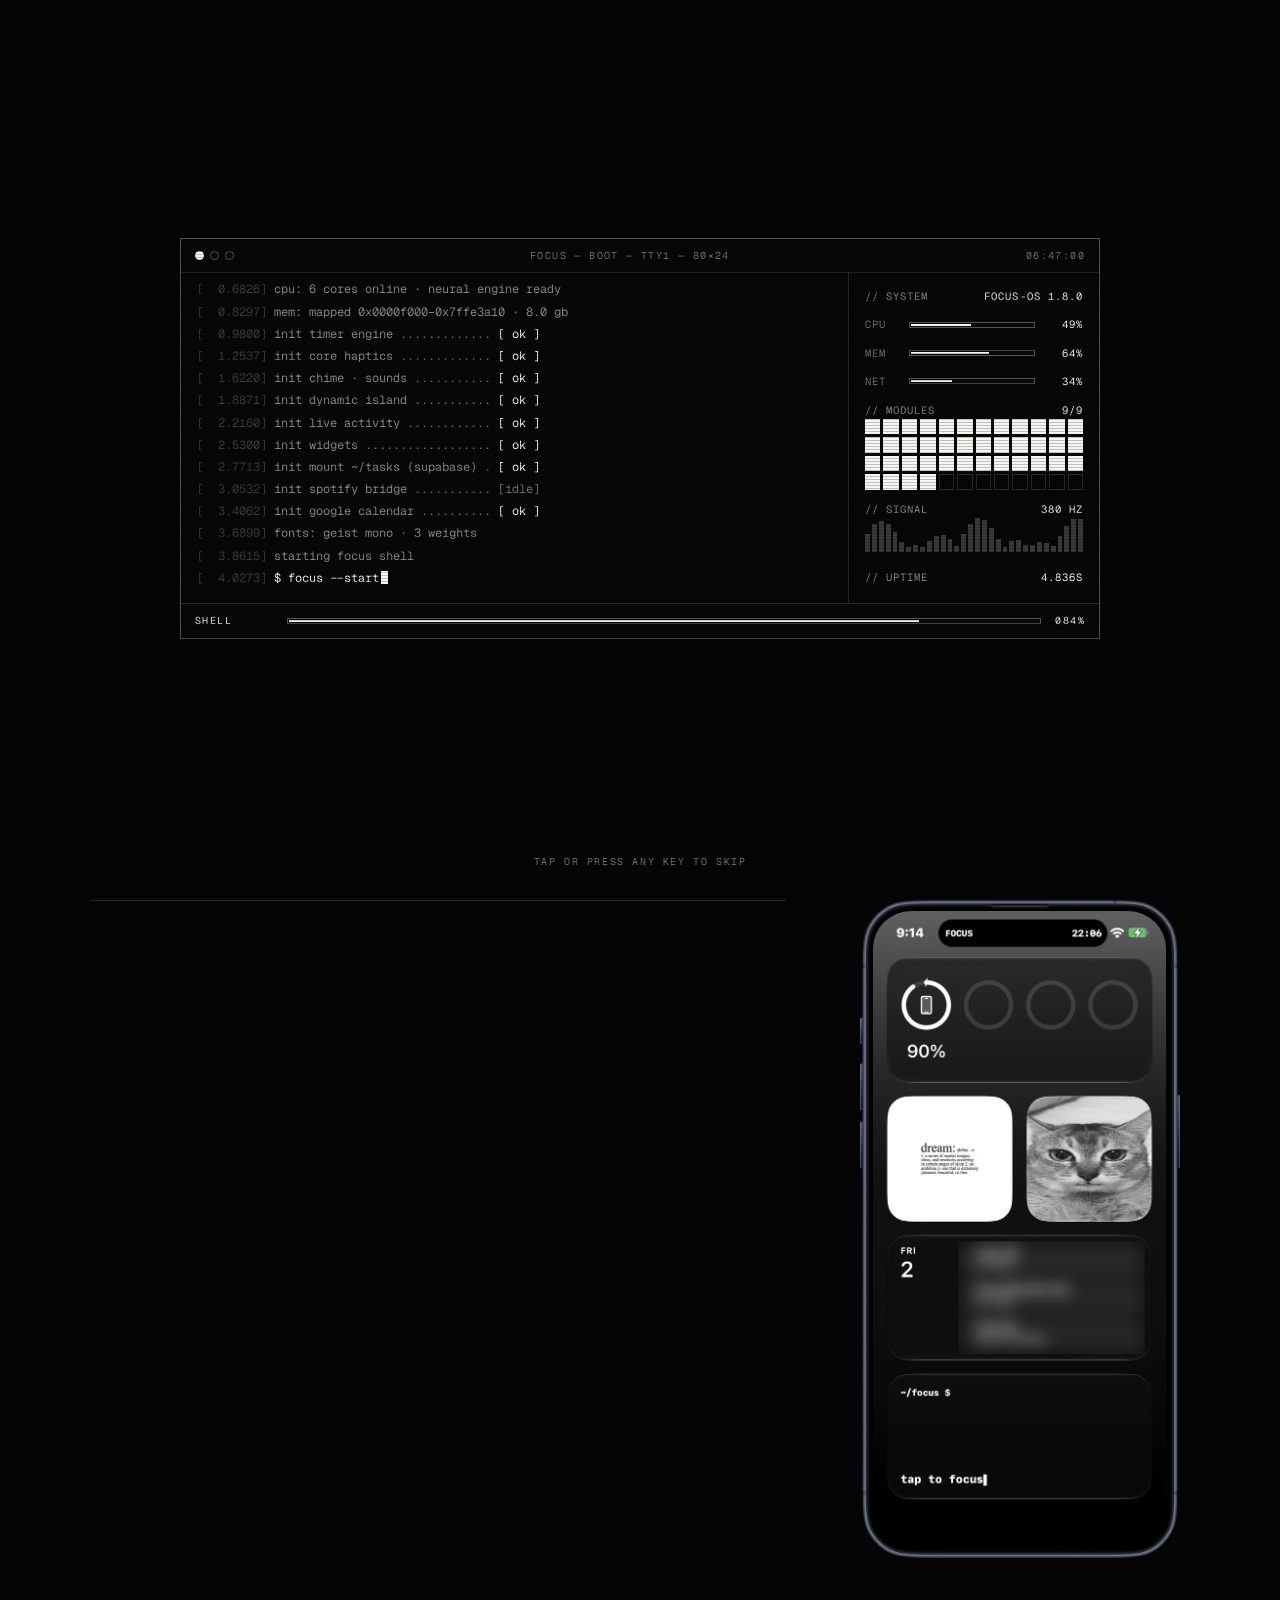
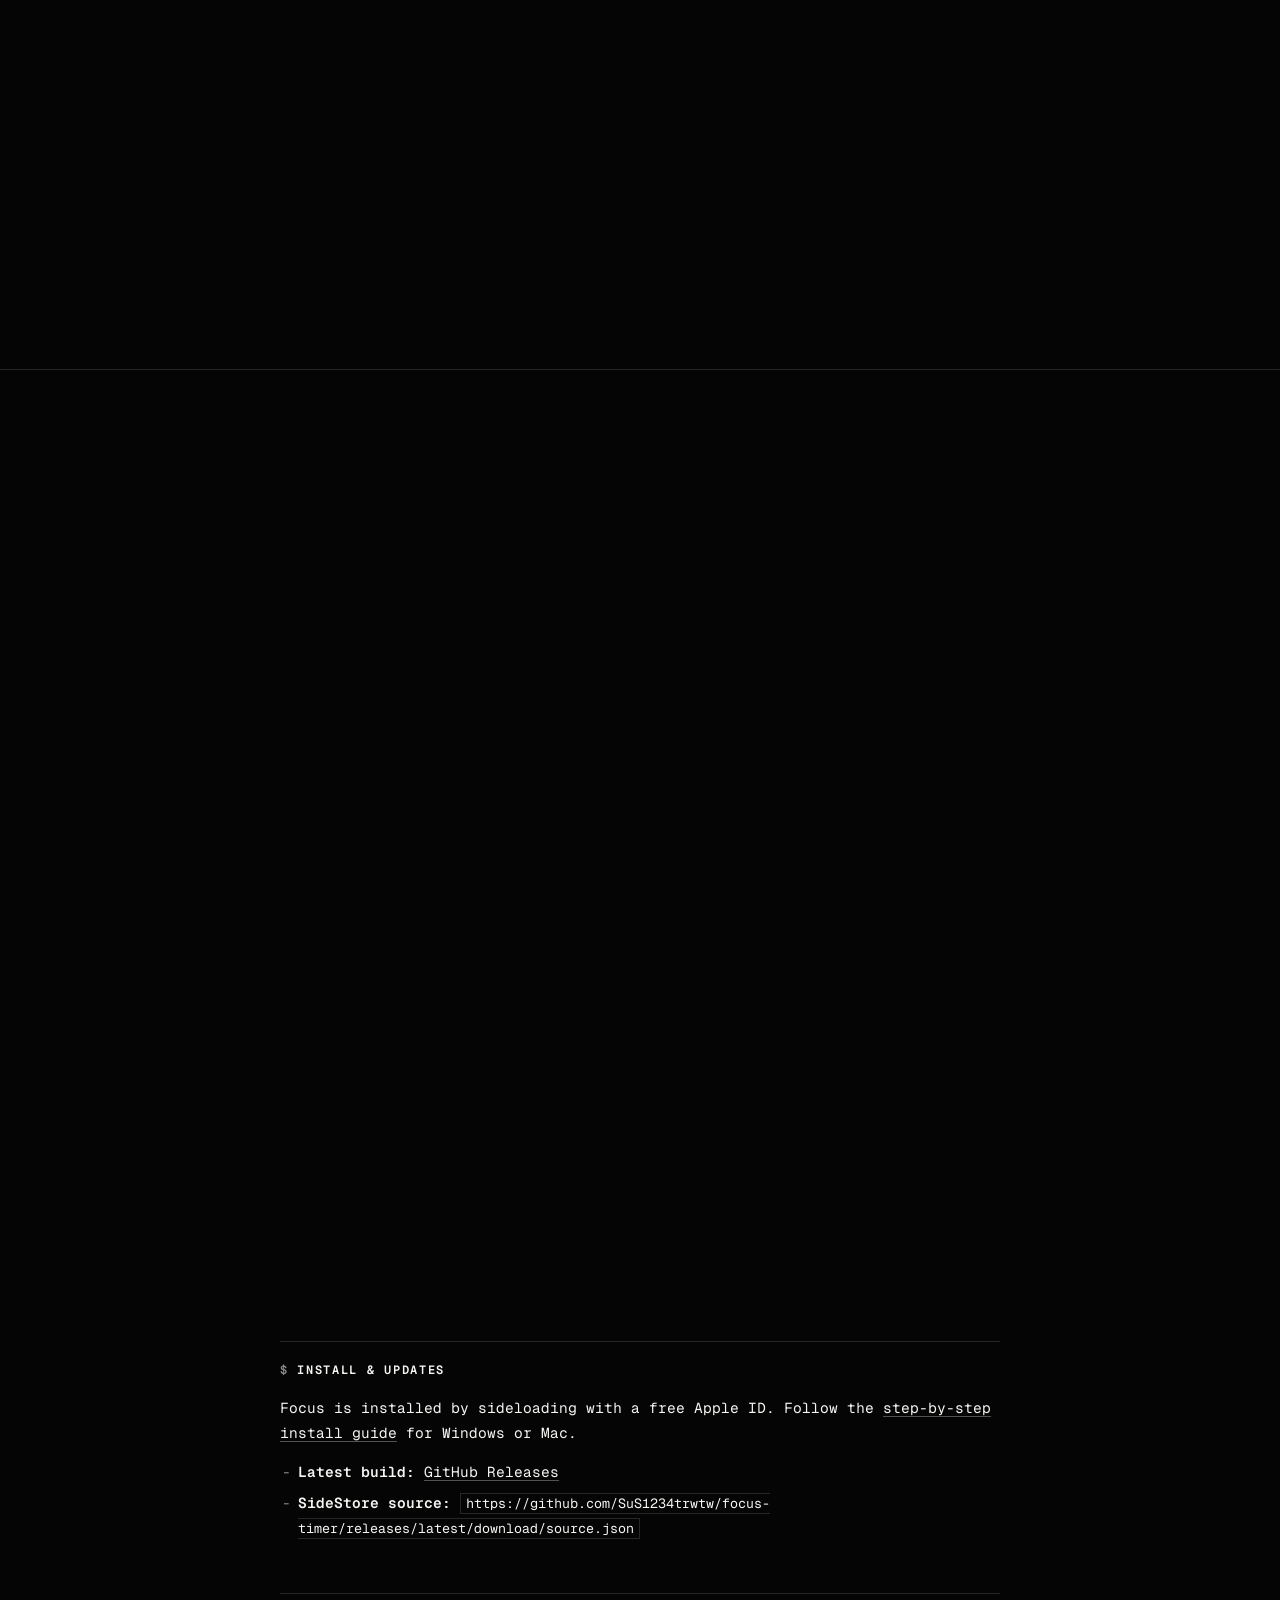
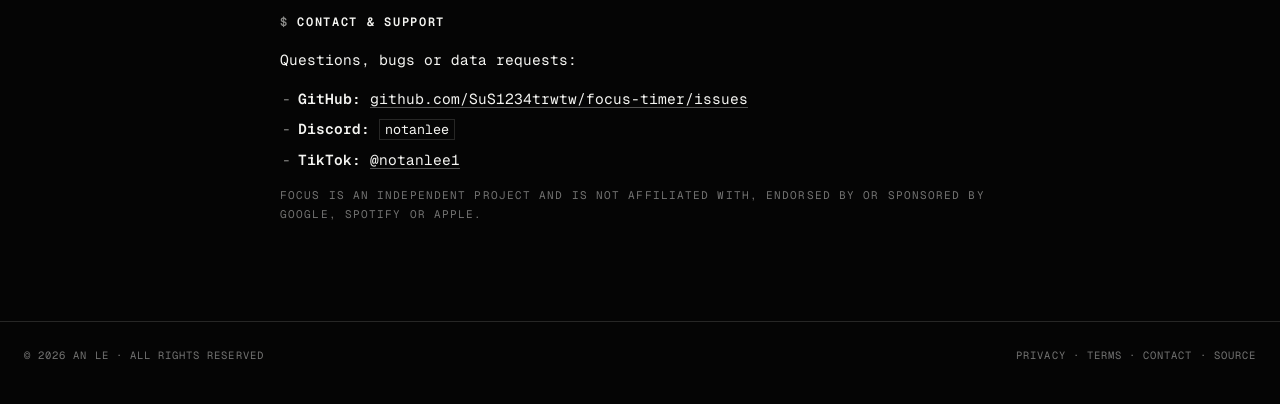
==== index.html @ 126007ae "Website checklist: 404, og image + tags, canonical, JSON-LD, robots, sitemap, llms.txt; v15 Co-Autho" ====
<!doctype html>
<html lang="en">
<head>
<meta charset="utf-8">
<meta name="viewport" content="width=device-width, initial-scale=1">
<title data-i18n="idx.title">Focus — Pomodoro timer for iPhone</title>
<meta name="description" content="A minimal Pomodoro timer and task list for iPhone.">
<meta name="theme-color" content="#050505">
<link rel="icon" href="logo.png?v=15">
<link rel="canonical" href="https://sus1234trwtw.github.io/">
<meta property="og:type" content="website">
<meta property="og:site_name" content="Focus">
<meta property="og:title" content="Focus — Pomodoro timer for iPhone">
<meta property="og:description" content="A minimal Pomodoro timer and task list for iPhone.">
<meta property="og:url" content="https://sus1234trwtw.github.io/">
<meta property="og:image" content="https://sus1234trwtw.github.io/og.png">
<meta property="og:image:width" content="1200">
<meta property="og:image:height" content="630">
<meta property="og:image:alt" content="&gt;_ focus — a pomodoro timer &amp; task list that looks like your terminal">
<meta property="og:locale" content="en_US">
<meta property="og:locale:alternate" content="vi_VN">
<meta name="twitter:card" content="summary_large_image">
<meta name="twitter:title" content="Focus — Pomodoro timer for iPhone">
<meta name="twitter:description" content="A minimal Pomodoro timer and task list for iPhone.">
<meta name="twitter:image" content="https://sus1234trwtw.github.io/og.png">
<link rel="apple-touch-icon" href="logo.png?v=15">
<link rel="preconnect" href="https://fonts.googleapis.com">
<link rel="preconnect" href="https://fonts.gstatic.com" crossorigin>
<link href="https://fonts.googleapis.com/css2?family=Geist+Mono:wght@400;500;600&display=swap" rel="stylesheet">
<link rel="stylesheet" href="style.css?v=15">
<script src="i18n.js?v=15"></script>
<script>
(function () {
  var d = document.documentElement, seen = false;
  d.className += ' js';
  // boot on every visit; skip it only when coming back from another page of this site
  try { seen = sessionStorage.getItem('focus.booted') === '1' && document.referrer.indexOf(location.origin) === 0; } catch (e) {}
  var reduce = window.matchMedia && matchMedia('(prefers-reduced-motion: reduce)').matches;
  if (!seen && !reduce) d.className += ' booting';
})();
</script>
<script type="application/ld+json">
{
 "@context": "https://schema.org",
 "@graph": [
  {
   "@type": "WebSite",
   "@id": "https://sus1234trwtw.github.io/#website",
   "name": "Focus",
   "url": "https://sus1234trwtw.github.io/",
   "inLanguage": [
    "en",
    "vi"
   ],
   "author": {
    "@id": "https://sus1234trwtw.github.io/#author"
   }
  },
  {
   "@type": "MobileApplication",
   "@id": "https://sus1234trwtw.github.io/#app",
   "name": "Focus",
   "description": "A minimal, terminal-styled Pomodoro timer and task list for iPhone.",
   "operatingSystem": "iOS 26+",
   "applicationCategory": "ProductivityApplication",
   "url": "https://sus1234trwtw.github.io/",
   "image": "https://sus1234trwtw.github.io/og.png",
   "downloadUrl": "https://github.com/SuS1234trwtw/focus-timer/releases/latest",
   "installUrl": "https://sus1234trwtw.github.io/install.html",
   "inLanguage": [
    "en",
    "vi"
   ],
   "offers": {
    "@type": "Offer",
    "price": "0",
    "priceCurrency": "USD"
   },
   "author": {
    "@type": "Person",
    "@id": "https://sus1234trwtw.github.io/#author",
    "name": "An Le"
   }
  }
 ]
}
</script>
</head>
<body>

<div class="boot" id="boot" aria-hidden="true">
<div class="boot-inner">
<div class="boot-top"><span class="wdots"><i></i><i></i><i></i></span><span data-i18n="boot.top" class="t">focus &mdash; boot &mdash; tty1 &mdash; 80&times;24</span><span id="boot-clock">00:00:00</span></div>
<div class="boot-main">
<div class="boot-log" id="boot-log"></div>
<aside class="boot-side">
<p class="h"><span data-i18n="boot.sys">// system</span><em id="v-host">focus-os 1.8.0</em></p>
<div class="bs-row"><span>cpu</span><div class="bs-bar"><i id="b-cpu"></i></div><em id="v-cpu">0%</em></div>
<div class="bs-row"><span data-i18n="boot.mem">mem</span><div class="bs-bar"><i id="b-mem"></i></div><em id="v-mem">0%</em></div>
<div class="bs-row"><span data-i18n="boot.net">net</span><div class="bs-bar"><i id="b-net"></i></div><em id="v-net">0%</em></div>
<div class="grid-wrap"><p class="h"><span data-i18n="boot.mod">// modules</span><em id="v-mod">0/9</em></p><div class="bs-grid" id="bs-grid"></div></div>
<div class="wave-wrap"><p class="h"><span data-i18n="boot.sig">// signal</span><em id="v-hz">0 hz</em></p><div class="bs-wave" id="bs-wave"></div></div>
<p class="h"><span data-i18n="boot.up">// uptime</span><em id="v-up">0.000s</em></p>
</aside>
<div class="ascii" id="ascii"></div>
<p data-i18n="boot.sub" class="ascii-sub" id="ascii-sub">pomodoro &middot; tasks &middot; island</p>
</div>
<div class="boot-bottom"><span class="bstage" id="boot-stage">post</span><div class="track"><div class="fill" id="boot-fill"></div></div><span class="pct" id="boot-pct">000%</span></div>
</div>
<p data-i18n="boot.skip" class="boot-skip">tap or press any key to skip</p>
</div>

<header class="site"><div class="wrap">
<a class="brand" href="./"><img src="logo.png?v=15" alt="">Focus</a>
<nav>
<a href="install.html" data-i18n="nav.install">Install</a>
<a href="privacy.html" data-i18n="nav.privacy">Privacy</a>
<a href="terms.html" data-i18n="nav.terms">Terms</a>
<a class="ext" href="https://github.com/SuS1234trwtw/focus-timer" data-i18n="nav.source">Source</a>
<span class="lang" role="group" aria-label="Language / Ngôn ngữ"><button type="button" data-lang="en" lang="en" title="English" aria-pressed="true">EN</button><i aria-hidden="true">/</i><button type="button" data-lang="vi" lang="vi" title="Tiếng Việt" aria-pressed="false">VI</button></span>
</nav>
<span class="scrollbar" id="scrollbar"></span>
</div></header>

<main class="home">

<section class="hero" aria-label="Focus">
<div class="hero-inner" id="hero-inner">
<p class="mode reveal"><b class="js-mode">Focus</b> &middot; <span class="js-state">session 1</span></p>
<h1 data-i18n-attr="aria-label:hero.time" class="time reveal d1 js-clock" id="time" tabindex="0" role="button" aria-label="Focus timer, tap to pause or start">25:00<span class="cursor"></span></h1>
<p data-i18n="hero.tag" class="tag reveal d2">A minimal Pomodoro timer and task list for iPhone, with a terminal-inspired look.</p>
<div class="actions reveal d3">
<a data-i18n="hero.install" class="btn solid" href="install.html">+ Install</a>
<a data-i18n="hero.source" class="btn" href="https://github.com/SuS1234trwtw/focus-timer">Source &#8599;</a>
</div>
<p data-i18n="hero.hint" class="hint reveal d3">tap the timer to pause &middot; it&rsquo;s live</p>
</div>
<p data-i18n="hero.scroll" class="scroll-hint">scroll<i>&darr;</i></p>
</section>

<div class="story" id="story">
<section class="chapter" data-shot="0" aria-labelledby="c1">
<p data-i18n="c1.idx" class="idx reveal">[01] &middot; timer</p>
<h2 data-i18n="c1.h" class="big reveal d1" id="c1">Focus. Break.<br><span class="soft">Repeat.</span></h2>
<p data-i18n="c1.sub" class="sub reveal d2">Focus &amp; break timer with custom lengths, sounds and haptics.</p>
<div class="phone-inline reveal d3"><div class="phone"><div class="screen"><div class="slide on" data-i="0"><div class="shot-fallback"><span>&gt;_</span><b data-i18n="shot.timer">timer</b><i data-i18n="shot.soon">screenshot coming soon</i></div><img class="shot" src="shots/timer.webp" alt="Focus showing the timer during a focus block" data-i18n-attr="alt:alt.timer" loading="lazy" decoding="async" onerror="this.remove()"></div></div><img class="frame" src="iphone.png" alt="" aria-hidden="true"></div></div>
<div class="visual reveal d3">
<div class="term">
<div class="term-bar"><span>~/focus</span><span class="js-state">session 1</span></div>
<div class="term-body">
<div class="meter" id="m-focus"><span data-i18n="m.focus" class="lbl">FOCUS</span><div class="track"><div class="fill"></div></div><span class="num">25:00</span></div>
<div class="meter brk" id="m-break"><span data-i18n="m.break" class="lbl">BREAK</span><div class="track"><div class="fill"></div></div><span class="num">05:00</span></div>
</div>
<div class="ctrls">
<button class="mini js-toggle" type="button">pause</button>
<button data-i18n="ctl.switch" class="mini js-switch" type="button">&#8644; switch</button>
<button data-i18n="ctl.reset" class="mini js-reset" type="button">&#8634; reset</button>
</div>
</div>
</div>
</section>

<section class="chapter" data-shot="1" aria-labelledby="c2">
<p data-i18n="c2.idx" class="idx reveal">[02] &middot; tasks</p>
<h2 data-i18n="c2.h" class="big reveal d1" id="c2">Your list.<br><span class="soft">Everywhere.</span></h2>
<p data-i18n="c2.sub" class="sub reveal d2">Simple tasks, synced across your devices.</p>
<div class="phone-inline reveal d3"><div class="phone"><div class="screen"><div class="slide on" data-i="1"><div class="shot-fallback"><span>&gt;_</span><b data-i18n="shot.tasks">tasks</b><i data-i18n="shot.soon">screenshot coming soon</i></div><img class="shot" src="shots/tasks.webp" alt="Focus showing the task list" data-i18n-attr="alt:alt.tasks" loading="lazy" decoding="async" onerror="this.remove()"></div></div><img class="frame" src="iphone.png" alt="" aria-hidden="true"></div></div>
<div class="visual reveal d3">
<div class="term">
<div class="term-bar"><span>~/tasks</span><span id="tasks-left">2 left</span></div>
<div class="term-body">
<ul class="tasks" id="tasks"></ul>
<form class="add" id="add-task" autocomplete="off">
<span aria-hidden="true">+</span>
<input id="new-task" maxlength="48" placeholder="add a task, press enter" aria-label="Add a task" data-i18n-attr="placeholder:tasks.add;aria-label:tasks.addlbl">
</form>
</div>
</div>
</div>
</section>

<section class="chapter" data-shot="2" aria-labelledby="c3">
<p data-i18n="c3.idx" class="idx reveal">[03] &middot; dynamic island</p>
<h2 data-i18n="c3.h" class="big reveal d1" id="c3">Lives in<br><span class="soft">the island.</span></h2>
<p data-i18n="c3.sub" class="sub reveal d2">Live countdown on the island and lock screen. Hold it to pause or switch modes.</p>
<div class="phone-inline reveal d3"><div class="phone"><div class="screen"><div class="slide on" data-i="2"><div class="shot-fallback"><span>&gt;_</span><b data-i18n="shot.lock">lock</b><i data-i18n="shot.soon">screenshot coming soon</i></div><img class="shot" src="shots/lock.webp" alt="Lock screen with the Focus timer in a Live Activity" data-i18n-attr="alt:alt.lock" loading="lazy" decoding="async" onerror="this.remove()"></div><div class="island pisland" tabindex="0" role="button" aria-expanded="false" aria-label="Dynamic Island, tap to expand" data-i18n-attr="aria-label:island.aria"><span class="l js-mode">FOCUS</span><span class="r js-time">25:00</span><span class="ctl"><button type="button" class="js-toggle">&#10074;&#10074; pause</button><button data-i18n="ctl.switch" type="button" class="js-switch">&#8644; switch</button></span><span data-i18n="paused" class="note">paused</span></div></div><img class="frame" src="iphone.png" alt="" aria-hidden="true"></div></div>
<p data-i18n="c3.tip" class="island-tip reveal d3"><span class="tip-up">&uarr; </span>tap or hold the island on the phone<span class="tip-right"> &rarr;</span></p>
</section>

<section class="chapter" data-shot="3" aria-labelledby="c4">
<p data-i18n="c4.idx" class="idx reveal">[04] &middot; spotify</p>
<h2 data-i18n="c4.h" class="big reveal d1" id="c4">Music,<br><span class="soft">in reach.</span></h2>
<p data-i18n="c4.sub" class="sub reveal d2">Optional: see and control what&rsquo;s playing. Try it here with music made live in your browser, random every track and free of copyright.</p>
<div class="phone-inline reveal d3"><div class="phone"><div class="screen"><div class="slide on" data-i="3"><div class="shot-fallback"><span>&gt;_</span><b>spotify</b><i data-i18n="shot.soon">screenshot coming soon</i></div><img class="shot" src="shots/spotify.webp" alt="Focus showing the song playing on Spotify" data-i18n-attr="alt:alt.spotify" loading="lazy" decoding="async" onerror="this.remove()"></div></div><img class="frame" src="iphone.png" alt="" aria-hidden="true"></div></div>
<div class="visual reveal d3">
<div id="player-mount"></div>
</div>
</section>

<section class="chapter" data-shot="4" id="calendar" aria-labelledby="c5">
<p data-i18n="c5.idx" class="idx reveal">[05] &middot; google calendar</p>
<h2 data-i18n="c5.h" class="big reveal d1" id="c5">Every block,<br><span class="soft">logged.</span></h2>
<p data-i18n="c5.sub" class="sub reveal d2">Optional: log finished focus blocks to a &ldquo;Focus&rdquo; calendar.</p>
<div class="phone-inline reveal d3"><div class="phone"><div class="screen"><div class="slide on" data-i="4"><div class="shot-fallback"><span>&gt;_</span><b data-i18n="shot.calendar">calendar</b><i data-i18n="shot.soon">screenshot coming soon</i></div><img class="shot" src="shots/calendar.webp" alt="Google Calendar showing logged Focus blocks" data-i18n-attr="alt:alt.calendar" loading="lazy" decoding="async" onerror="this.remove()"></div></div><img class="frame" src="iphone.png" alt="" aria-hidden="true"></div></div>
<div class="visual reveal d3">
<div class="term">
<div class="term-bar"><span data-i18n="cal.bar">calendar &middot; focus</span><span data-i18n="cal.today">today</span></div>
<div class="term-body">
<div class="cal-row"><span class="h">09:00</span><span data-i18n="cal.focus" class="ev">focus &middot; 25 min</span></div>
<div class="cal-row"><span class="h">09:25</span><span data-i18n="cal.break" class="ev brk">break &middot; 5 min</span></div>
<div class="cal-row"><span class="h">09:30</span><span data-i18n="cal.focus" class="ev">focus &middot; 25 min</span></div>
<div class="cal-row"><span class="h">09:55</span><span data-i18n="cal.focus" class="ev">focus &middot; 25 min</span></div>
</div>
</div>
</div>
<div class="fine reveal">
<p data-i18n="cal.how"><strong>How Focus uses Google Calendar.</strong> Connecting Google Calendar is optional. When you connect, Focus creates one secondary calendar named &ldquo;Focus&rdquo; in your Google account and adds an event to it each time you finish a focus block (and each break, if you turn that on). Focus requests only the <code>calendar.app.created</code> permission, so it can access only the calendar it created &mdash; it cannot see, change or delete your other calendars or events. You can unlink at any time in the app&rsquo;s Settings.</p>
<p data-i18n="cal.read">Read the <a href="privacy.html">Privacy Policy</a> for full details.</p>
</div>
</section>

<section class="chapter" data-shot="5" aria-labelledby="c6">
<p data-i18n="c6.idx" class="idx reveal">[06] &middot; source</p>
<h2 data-i18n="c6.h" class="big reveal d1" id="c6">Source available.<br><span class="soft">Yours to read.</span></h2>
<p data-i18n="c6.sub" class="sub reveal d2">The code is public to read on GitHub. All rights reserved.</p>
<div class="phone-inline reveal d3"><div class="phone"><div class="screen"><div class="slide on" data-i="5"><div class="shot-fallback"><span>&gt;_</span><b>widget</b><i data-i18n="shot.soon">screenshot coming soon</i></div><img class="shot" src="shots/widget.webp" alt="The Focus widget on the Home Screen" data-i18n-attr="alt:alt.widget" loading="lazy" decoding="async" onerror="this.remove()"></div></div><img class="frame" src="iphone.png" alt="" aria-hidden="true"></div></div>
<div class="visual reveal d3">
<div class="term">
<div class="term-bar"><span>~</span><span>git</span></div>
<div class="term-body">
<p><span class="k">$</span> git clone github.com/SuS1234trwtw/focus-timer</p>
<p data-i18n="git.cloning" class="k">cloning into 'focus-timer'... done.</p>
<p><span class="k">$</span> <a data-i18n="git.source" href="https://github.com/SuS1234trwtw/focus-timer">source &#8599;</a><span class="caret"></span></p>
</div>
</div>
</div>
</section>
<div class="stage" aria-hidden="false"><div class="phone sticky"><div class="screen"><div class="slide on" data-i="0"><div class="shot-fallback"><span>&gt;_</span><b data-i18n="shot.timer">timer</b><i data-i18n="shot.soon">screenshot coming soon</i></div><img class="shot" src="shots/timer.webp" alt="Focus showing the timer during a focus block" data-i18n-attr="alt:alt.timer" loading="lazy" decoding="async" onerror="this.remove()"></div><div class="slide" data-i="1"><div class="shot-fallback"><span>&gt;_</span><b data-i18n="shot.tasks">tasks</b><i data-i18n="shot.soon">screenshot coming soon</i></div><img class="shot" src="shots/tasks.webp" alt="Focus showing the task list" data-i18n-attr="alt:alt.tasks" loading="lazy" decoding="async" onerror="this.remove()"></div><div class="slide" data-i="2"><div class="shot-fallback"><span>&gt;_</span><b data-i18n="shot.lock">lock</b><i data-i18n="shot.soon">screenshot coming soon</i></div><img class="shot" src="shots/lock.webp" alt="Lock screen with the Focus timer in a Live Activity" data-i18n-attr="alt:alt.lock" loading="lazy" decoding="async" onerror="this.remove()"></div><div class="slide" data-i="3"><div class="shot-fallback"><span>&gt;_</span><b>spotify</b><i data-i18n="shot.soon">screenshot coming soon</i></div><img class="shot" src="shots/spotify.webp" alt="Focus showing the song playing on Spotify" data-i18n-attr="alt:alt.spotify" loading="lazy" decoding="async" onerror="this.remove()"></div><div class="slide" data-i="4"><div class="shot-fallback"><span>&gt;_</span><b data-i18n="shot.calendar">calendar</b><i data-i18n="shot.soon">screenshot coming soon</i></div><img class="shot" src="shots/calendar.webp" alt="Google Calendar showing logged Focus blocks" data-i18n-attr="alt:alt.calendar" loading="lazy" decoding="async" onerror="this.remove()"></div><div class="slide" data-i="5"><div class="shot-fallback"><span>&gt;_</span><b>widget</b><i data-i18n="shot.soon">screenshot coming soon</i></div><img class="shot" src="shots/widget.webp" alt="The Focus widget on the Home Screen" data-i18n-attr="alt:alt.widget" loading="lazy" decoding="async" onerror="this.remove()"></div><div class="island pisland" tabindex="0" role="button" aria-expanded="false" aria-label="Dynamic Island, tap to expand" data-i18n-attr="aria-label:island.aria"><span class="l js-mode">FOCUS</span><span class="r js-time">25:00</span><span class="ctl"><button type="button" class="js-toggle">&#10074;&#10074; pause</button><button data-i18n="ctl.switch" type="button" class="js-switch">&#8644; switch</button></span><span data-i18n="paused" class="note">paused</span></div></div><img class="frame" src="iphone.png" alt="" aria-hidden="true"></div></div>
</div>

<section class="cta" aria-labelledby="cta">
<p data-i18n="cta.q" class="q reveal">&gt; interested?</p>
<h2 data-i18n="cta.h" class="big reveal d1" id="cta">Install it.</h2>
<div class="cta-wrap reveal d2">
<a data-i18n="cta.btn" class="btn solid" href="install.html">Open the install guide &rarr;</a>
<div class="peek term">
<div class="term-bar"><span data-i18n="cta.bar">// install guide</span><span data-i18n="cta.min">~10 min</span></div>
<div class="term-body">
<ol>
<li><a data-i18n="cta.s1" href="install.html">Download the Focus IPA</a></li>
<li><a data-i18n="cta.s2" href="install.html">Get iloader on your computer</a></li>
<li><a data-i18n="cta.s3" href="install.html">Sign in &amp; install to your iPhone</a></li>
<li><a data-i18n="cta.s4" href="install.html">Trust it &amp; open Focus</a></li>
</ol>
<a data-i18n="cta.all" class="all" href="install.html">full step-by-step guide &rarr;</a>
</div>
</div>
</div>
</section>

<div class="home-info"><div class="wrap">

<h2 data-i18n="info.h">Install &amp; updates</h2>
<p data-i18n="info.p">Focus is installed by sideloading with a free Apple ID. Follow the <a href="install.html">step-by-step install guide</a> for Windows or Mac.</p>
<ul>
<li data-i18n="info.latest"><strong>Latest build:</strong> <a href="https://github.com/SuS1234trwtw/focus-timer/releases/latest">GitHub Releases</a></li>
<li data-i18n="info.ss"><strong>SideStore source:</strong> <code>https://github.com/SuS1234trwtw/focus-timer/releases/latest/download/source.json</code></li>
</ul>

<h2 data-i18n="info.contact" id="contact">Contact &amp; support</h2>
<p data-i18n="info.ask">Questions, bugs or data requests:</p>
<ul class="contact">
<li><strong>GitHub:</strong> <a href="https://github.com/SuS1234trwtw/focus-timer/issues">github.com/SuS1234trwtw/focus-timer/issues</a></li>
<li><strong>Discord:</strong> <code>notanlee</code></li>
<li><strong>TikTok:</strong> <a href="https://www.tiktok.com/@notanlee1">@notanlee1</a></li>
</ul>

<p data-i18n="info.meta" class="meta">Focus is an independent project and is not affiliated with, endorsed by or sponsored by Google, Spotify or Apple.</p>
</div></div>
</main>
<footer class="site"><div class="wrap">
<span>&copy; 2026 An Le &middot; <a data-i18n="foot.rights" href="https://github.com/SuS1234trwtw/focus-timer/blob/main/LICENSE">All rights reserved</a></span>
<span><a href="privacy.html" data-i18n="foot.privacy">Privacy</a> &middot; <a href="terms.html" data-i18n="foot.terms">Terms</a> &middot; <a href="./#contact" data-i18n="foot.contact">Contact</a> &middot; <a href="https://github.com/SuS1234trwtw/focus-timer" data-i18n="foot.source">Source</a></span>
</div></footer>

<script>
(function () {
  var root = document.documentElement;
  var reduce = window.matchMedia && matchMedia('(prefers-reduced-motion: reduce)').matches;
  function $(id) { return document.getElementById(id); }
  var tr = window.T || function (k, en) { return en; };

  function all(sel) { return [].slice.call(document.querySelectorAll(sel)); }
  function pad(n) { return (n < 10 ? '0' : '') + n; }
  function fmt(s) { return pad(Math.floor(s / 60)) + ':' + pad(s % 60); }

  /* ---------- one shared timer: hero, meters, island, lock screen ---------- */
  var LEN = { focus: 25 * 60, break: 5 * 60 };
  var T = { mode: 'focus', left: LEN.focus, running: true, round: 1 };
  var islands = all('.island');

  function draw() {
    var focus = T.mode === 'focus';
    $('time').firstChild.nodeValue = fmt(T.left);
    all('.js-time').forEach(function (el) { el.textContent = fmt(T.left); });
    all('.js-mode').forEach(function (el) { el.textContent = focus ? tr('mode.focus', 'Focus') : tr('mode.break', 'Break'); });
    all('.js-state').forEach(function (el) { el.textContent = T.running ? tr('st.session', 'session {n}').replace('{n}', T.round) : tr('paused', 'paused'); });
    all('.js-toggle').forEach(function (el) { el.innerHTML = T.running ? '&#10074;&#10074; ' + tr('ctl.pause', 'pause') : '&#9654; ' + tr('ctl.start', 'start'); });
    $('hero-inner').classList.toggle('paused', !T.running);
    islands.forEach(function (el) { el.classList.toggle('paused', !T.running); });
    // meters: the running one fills up, the other shows its full length
    var mf = $('m-focus'), mb = $('m-break');
    mf.classList.toggle('on', focus); mb.classList.toggle('on', !focus);
    // clip, not width: no layout on every tick
    mf.querySelector('.fill').style.clipPath = 'inset(0 ' + (focus ? T.left / LEN.focus * 100 : 0) + '% 0 0)';
    mb.querySelector('.fill').style.clipPath = 'inset(0 ' + (focus ? 100 : T.left / LEN.break * 100) + '% 0 0)';
    mf.querySelector('.num').textContent = focus ? fmt(T.left) : '25:00';
    mb.querySelector('.num').textContent = focus ? '05:00' : fmt(T.left);
  }
  function toggle() { T.running = !T.running; draw(); }
  function switchMode() {
    T.mode = T.mode === 'focus' ? 'break' : 'focus';
    if (T.mode === 'focus') T.round += 1;
    T.left = LEN[T.mode];
    draw();
  }
  function reset() { T.mode = 'focus'; T.left = LEN.focus; T.round = 1; T.running = true; draw(); }
  var ticking = false;
  function startClock() {
    if (ticking) return;
    ticking = true;
    draw();
    setInterval(function () {
      if (!T.running) return;
      T.left -= 1;
      if (T.left < 0) switchMode(); else draw();
    }, 1000);
  }

  $('time').addEventListener('click', toggle);
  $('time').addEventListener('keydown', function (e) { if (e.key === 'Enter' || e.key === ' ') { e.preventDefault(); toggle(); } });
  all('.js-toggle').forEach(function (b) { b.addEventListener('click', function (e) { e.stopPropagation(); toggle(); }); });
  all('.js-switch').forEach(function (b) { b.addEventListener('click', function (e) { e.stopPropagation(); switchMode(); }); });
  all('.js-reset').forEach(function (b) { b.addEventListener('click', reset); });

  /* ---------- islands (the big one and the one on each phone): tap or hold to expand ---------- */
  var canHover = !!(window.matchMedia && matchMedia('(hover: hover)').matches);
  function setIsland(el, open) {
    el.classList.toggle('open', open);
    el.setAttribute('aria-expanded', open ? 'true' : 'false');
  }
  islands.forEach(function (el) {
    var holdTimer = null, held = false;
    function cancelHold() { clearTimeout(holdTimer); }
    el.addEventListener('pointerdown', function (e) {
      if (e.target.closest('button')) return;
      held = false;
      holdTimer = setTimeout(function () { held = true; setIsland(el, true); }, 500);
    });
    el.addEventListener('pointerup', cancelHold);
    el.addEventListener('pointerleave', cancelHold);
    el.addEventListener('click', function (e) {
      if (e.target.closest('button')) return;
      if (held) { held = false; return; }
      setIsland(el, canHover ? true : !el.classList.contains('open'));
    });
    el.addEventListener('keydown', function (e) {
      if (e.target !== el) return;
      if (e.key === 'Enter' || e.key === ' ') { e.preventDefault(); setIsland(el, !el.classList.contains('open')); }
      if (e.key === 'Escape') setIsland(el, false);
    });
    el.addEventListener('contextmenu', function (e) { e.preventDefault(); });
    if (canHover) {
      el.addEventListener('mouseenter', function () { setIsland(el, true); });
      el.addEventListener('mouseleave', function () { setIsland(el, false); });
    }
  });
  document.addEventListener('click', function (e) {
    islands.forEach(function (el) { if (!el.contains(e.target)) setIsland(el, false); });
  });

  /* ---------- the pinned phone shows each chapter's screen ---------- */
  var stagePhone = document.querySelector('.phone.sticky');
  function showShot(i) {
    if (!stagePhone) return;
    all('.phone.sticky .slide').forEach(function (s) { s.classList.toggle('on', +s.getAttribute('data-i') === i); });
    stagePhone.classList.toggle('at-island', i === 2);
    if (i !== 2) islands.forEach(function (el) { if (stagePhone.contains(el)) setIsland(el, false); });
  }
  if (stagePhone && 'IntersectionObserver' in window) {
    var shotIO = new IntersectionObserver(function (entries) {
      entries.forEach(function (e) { if (e.isIntersecting) showShot(+e.target.getAttribute('data-shot')); });
    }, { rootMargin: '-45% 0px -45% 0px' });
    all('.chapter[data-shot]').forEach(function (c) { shotIO.observe(c); });
  }

  /* ---------- tasks ---------- */
  var KEY = 'focus.demoTasks';
  var tasks = [
    { t: 'outline the essay', k: 'task.1', d: true },
    { t: 'reply to emails', k: 'task.2', d: true },
    { t: 'read chapter 4', k: 'task.3', d: false },
    { t: 'plan tomorrow', k: 'task.4', d: false }
  ];
  try { var saved = JSON.parse(localStorage.getItem(KEY)); if (saved && saved.length) tasks = saved; } catch (e) {}
  function saveTasks() { try { localStorage.setItem(KEY, JSON.stringify(tasks)); } catch (e) {} }
  function esc(s) { return s.replace(/[&<>"]/g, function (c) { return { '&': '&amp;', '<': '&lt;', '>': '&gt;', '"': '&quot;' }[c]; }); }
  function renderTasks(newIdx) {
    $('tasks').innerHTML = tasks.map(function (k, i) {
      return '<li><button type="button" class="task' + (k.d ? ' done' : '') + (i === newIdx ? ' new' : '') + '" data-i="' + i + '" aria-pressed="' + k.d + '">' +
        '<span class="box">' + (k.d ? '[x]' : '[ ]') + '</span><span class="t">' + esc(k.k ? tr(k.k, k.t) : k.t) + '</span></button></li>';
    }).join('');
    var left = tasks.filter(function (k) { return !k.d; }).length;
    $('tasks-left').textContent = left ? tr('tasks.left', '{n} left').replace('{n}', left) : tr('tasks.done', 'all done');
  }
  $('tasks').addEventListener('click', function (e) {
    var b = e.target.closest('.task');
    if (!b) return;
    var i = +b.getAttribute('data-i');
    tasks[i].d = !tasks[i].d;
    saveTasks();
    renderTasks();
    var again = $('tasks').querySelector('[data-i="' + i + '"]');
    if (again) again.focus();
  });
  $('add-task').addEventListener('submit', function (e) {
    e.preventDefault();
    var v = $('new-task').value.trim();
    if (!v) return;
    tasks.push({ t: v, d: false });
    if (tasks.length > 7) tasks.shift();
    $('new-task').value = '';
    saveTasks();
    renderTasks(tasks.length - 1);
  });
  renderTasks();
  document.addEventListener('langchange', function () { draw(); renderTasks(); });

  /* ---------- scroll reveal ---------- */
  var reveals = document.querySelectorAll('.reveal');
  function revealAll() { for (var i = 0; i < reveals.length; i++) reveals[i].classList.add('in'); }
  function startReveal() {
    if (!('IntersectionObserver' in window) || reduce) { revealAll(); return; }
    var io = new IntersectionObserver(function (entries) {
      entries.forEach(function (e) {
        if (e.isIntersecting) { e.target.classList.add('in'); io.unobserve(e.target); }
      });
    }, { rootMargin: '0px 0px -12% 0px', threshold: 0.15 });
    for (var i = 0; i < reveals.length; i++) io.observe(reveals[i]);
  }

  /* ---------- scroll progress + hero fade ---------- */
  var bar = $('scrollbar'), hero = $('hero-inner'), queued = false, lastP = -1;
  function onScroll() {
    queued = false;
    var y = window.scrollY || 0, max = document.documentElement.scrollHeight - innerHeight;
    bar.style.setProperty('--p', max > 0 ? Math.min(1, y / max) : 0);
    var p = Math.min(1, y / (innerHeight * 0.7));
    // transform + opacity only, and no writes once the hero is fully faded out
    if (!reduce && p !== lastP) {
      lastP = p;
      hero.style.transform = 'scale(' + (1 - p * 0.12) + ') translateY(' + (p * -30) + 'px)';
      hero.style.opacity = 1 - p * 0.9;
    }
  }
  addEventListener('scroll', function () { if (!queued) { queued = true; requestAnimationFrame(onScroll); } }, { passive: true });

  function ready() {
    startClock();
    startReveal();
    onScroll();
  }

  /* ---------- boot ---------- */
  if (!root.classList.contains('booting')) { ready(); return; }

  var boot = $('boot'), log = $('boot-log'), fill = $('boot-fill'), pct = $('boot-pct'), stage = $('boot-stage');
  var ascii = $('ascii'), grid = $('bs-grid'), wave = $('bs-wave');
  var t0 = performance.now(), timers = [], finished = false, raf = 0, progress = 0;

  // FOCUS in 5 rows of pixels, 45 columns wide
  var L = {
    F: ['███████', '██     ', '█████  ', '██     ', '██     '],
    O: [' ██████ ', '██    ██', '██    ██', '██    ██', ' ██████ '],
    C: [' ██████', '██     ', '██     ', '██     ', ' ██████'],
    U: ['██    ██', '██    ██', '██    ██', '██    ██', ' ██████ '],
    S: [' ██████', '██     ', ' █████ ', '     ██', '██████ ']
  };
  var art = '';
  for (var r = 0; r < 5; r++) art += ['F', 'O', 'C', 'U', 'S'].map(function (c) { return L[c][r]; }).join('  ');
  ascii.innerHTML = art.split('').map(function (ch) { return ch === ' ' ? '<i></i>' : '<i class="px"></i>'; }).join('');
  var pixels = [].slice.call(ascii.querySelectorAll('.px'));

  // side panel: module grid and signal wave
  for (var g = 0; g < 48; g++) grid.appendChild(document.createElement('i'));
  for (var w = 0; w < 32; w++) wave.appendChild(document.createElement('i'));
  var cells = [].slice.call(grid.children), bars = [].slice.call(wave.children);

  function later(fn, ms) { timers.push(setTimeout(fn, ms)); }
  function pad2(n) { return (n < 10 ? '0' : '') + n; }
  function setPct(p) {
    progress = p;
    fill.style.width = p + '%';
    pct.textContent = ('00' + Math.round(p)).slice(-3) + '%';
  }
  function stamp() { return '<span class="ts">[' + ((performance.now() - t0) / 1000).toFixed(4).padStart(8, ' ') + ']</span> '; }

  // the log: one line per step, the newest at the bottom
  var rows = [];
  function push(html) {
    rows.push(stamp() + html);
    if (rows.length > 16) rows.shift();
    log.innerHTML = '<div>' + rows.join('\n') + '</div>';
  }
  function swapLast(html) {
    rows[rows.length - 1] = rows[rows.length - 1].replace(/<span class="warn">\[ \.\. \]<\/span>$/, html);
    log.innerHTML = '<div>' + rows.join('\n') + '</div>';
  }
  function dots(name) {
    var len = name.replace(/&[a-z]+;/g, 'x').length; // an entity is one character on screen
    return ' ' + new Array(Math.max(2, 26 - len)).join('.') + ' ';
  }

  // live stats while booting
  function tick(now) {
    var s = (now - t0) / 1000;
    $('v-up').textContent = s.toFixed(3) + 's';
    var d = new Date();
    $('boot-clock').textContent = pad2(d.getHours()) + ':' + pad2(d.getMinutes()) + ':' + pad2(d.getSeconds());
    var cpu = Math.round(35 + 55 * Math.abs(Math.sin(s * 3.1)) * (1 - progress / 140));
    var mem = Math.round(12 + progress * 0.62);
    var net = Math.round(20 + 70 * Math.abs(Math.sin(s * 1.7 + 1)));
    [['cpu', cpu], ['mem', mem], ['net', net]].forEach(function (k) {
      $('b-' + k[0]).style.width = k[1] + '%';
      $('v-' + k[0]).textContent = k[1] + '%';
    });
    bars.forEach(function (b, i) { b.style.height = (12 + 88 * Math.abs(Math.sin(s * 4 + i * 0.45) * Math.cos(s * 1.3 + i * 0.2))) + '%'; });
    $('v-hz').textContent = Math.round(400 + 80 * Math.sin(s * 2)) + ' hz';
    var lit = Math.round(cells.length * progress / 100);
    cells.forEach(function (c, i) {
      c.className = i < lit ? 'on' : (i === lit ? (Math.floor(s * 8) % 2 ? 'half' : '') : '');
    });
    raf = requestAnimationFrame(tick);
  }
  raf = requestAnimationFrame(tick);

  function stageName(k) { return tr('boot.s.' + k, k); }
  stage.textContent = stageName('post');
  var steps = [
    ['post', tr('boot.l1', '<span class="hl">focus-os 1.8.0</span> (build 18) &mdash; booting on tty1'), 0],
    ['post', tr('boot.l2', 'cpu: 6 cores online &middot; neural engine ready'), 0],
    ['post', tr('boot.l3', 'mem: mapped 0x0000f000&ndash;0x7ffe3a10 &middot; 8.0 gb'), 0],
    ['modules', tr('boot.m1', 'timer engine'), 'ok'],
    ['modules', tr('boot.m2', 'core haptics'), 'ok'],
    ['modules', tr('boot.m3', 'chime &middot; sounds'), 'ok'],
    ['modules', tr('boot.m4', 'dynamic island'), 'ok'],
    ['modules', tr('boot.m5', 'live activity'), 'ok'],
    ['modules', tr('boot.m6', 'widgets'), 'ok'],
    ['sync', tr('boot.y1', 'mount ~/tasks (supabase)'), 'ok'],
    ['sync', tr('boot.y2', 'spotify bridge'), 'idle'],
    ['sync', tr('boot.y3', 'google calendar'), 'ok'],
    ['fonts', tr('boot.f1', 'fonts: geist mono &middot; 3 weights'), 0],
    ['shell', tr('boot.h1', 'starting focus shell'), 0]
  ];
  var mods = 0, t = 220;
  steps.forEach(function (st, i) {
    var name = st[1], status = st[2];
    later(function () {
      stage.textContent = stageName(st[0]);
      if (status) {
        push(tr('boot.init', 'init') + ' ' + name + '<span class="warn">' + dots(name) + '</span><span class="warn">[ .. ]</span>');
      } else {
        push(name);
      }
      setPct((i + 0.5) / steps.length * 78);
    }, t += 150 + (i % 3) * 40);
    if (status) {
      later(function () {
        swapLast(status === 'ok' ? '<span class="ok">[ ' + tr('boot.ok', 'ok') + ' ]</span>' : '<span class="warn">[' + tr('boot.' + status, status) + ']</span>');
        if (st[0] === 'modules') { mods += 1; $('v-mod').textContent = mods + '/9'; }
        setPct((i + 1) / steps.length * 78);
      }, t += 110);
    }
  });
  // the command, typed
  var cmd = tr('boot.cmd', '$ focus --start');
  later(function () { stage.textContent = stageName('shell'); push('<span class="hl"></span>'); }, t += 160);
  for (var c = 1; c <= cmd.length; c++) (function (n) {
    later(function () {
      rows[rows.length - 1] = rows[rows.length - 1].replace(/<span class="hl">.*<\/span>.*$/, '<span class="hl">' + cmd.slice(0, n) + '</span><span class="caret"></span>');
      log.innerHTML = '<div>' + rows.join('\n') + '</div>';
    }, t += 38);
  })(c);
  later(function () { $('v-mod').textContent = '9/9'; setPct(84); }, t += 160);
  // the banner assembles pixel by pixel over the dimmed panels
  later(function () {
    stage.textContent = stageName('render');
    boot.classList.add('dim');
    var order = pixels.slice().sort(function () { return Math.random() - 0.5; });
    order.forEach(function (p, i) {
      later(function () { p.classList.add('on'); setPct(84 + 16 * (i + 1) / order.length); }, Math.round(i / order.length * 650));
    });
  }, t += 120);
  later(function () { stage.textContent = stageName('ready'); $('ascii-sub').classList.add('on'); }, t += 760);
  later(finish, t += 900);

  function finish() {
    if (finished) return;
    finished = true;
    timers.forEach(clearTimeout);
    cancelAnimationFrame(raf);
    try { sessionStorage.setItem('focus.booted', '1'); } catch (e) {}
    boot.classList.add('out');
    // the header slides in as the overlay finishes fading (--duration-medium, 350ms)
    setTimeout(function () { root.classList.remove('booting'); ready(); }, 300);
    setTimeout(function () { boot.style.display = 'none'; }, 400);
  }

  boot.addEventListener('click', finish);
  addEventListener('keydown', function () { if (!finished) finish(); });
})();
</script>
<script src="player.js?v=15" defer></script>
</body>
</html>
---- style.css ----
:root {
  --bg: #050505;
  --fg: #f5f5f2;
  --muted: rgba(245, 245, 242, 0.55);
  --faint: rgba(245, 245, 242, 0.46);
  --dim: rgba(245, 245, 242, 0.22);
  --line: rgba(245, 245, 242, 0.14);
  --line-strong: rgba(245, 245, 242, 0.32);
  --panel: #0c0c0c;
  --mono: "Geist Mono", ui-monospace, SFMono-Regular, Menlo, Consolas, monospace;
  --ease: var(--ease-smooth-out);
  color-scheme: dark;

  /* motion tokens (transitions-polish scale) */
  --duration-stagger: 40ms;
  --duration-micro: 80ms;
  --duration-quick: 150ms;
  --duration-fast: 250ms;
  --duration-medium: 350ms;
  --duration-slow: 400ms;
  --duration-very-slow: 500ms;
  --ease-smooth-out: cubic-bezier(0.22, 1, 0.36, 1);
  --ease-in-out: ease-in-out;
  --ease-out: ease-out;
  --ease-linear: linear;
  --ease-bounce: cubic-bezier(0.34, 1.36, 0.64, 1);
  --ease-bounce-strong: cubic-bezier(0.34, 3.85, 0.64, 1);
  --distance-micro: 4px;
  --distance-small: 6px;
  --distance-base: 8px;
  --distance-medium: 12px;
  --distance-large: 30px;
  --scale-large: 0.96;
  --scale-medium: 0.97;
  --scale-small: 0.98;
  --scale-tiny: 0.99;
  --blur-small: 2px;
  --blur-medium: 3px;
  --blur-large: 8px;
}

* { box-sizing: border-box; }
html { -webkit-text-size-adjust: 100%; background: var(--bg); scroll-padding-top: 72px; }
body {
  margin: 0;
  background: var(--bg);
  color: var(--fg);
  font: 14.5px/1.75 var(--mono);
  -webkit-font-smoothing: antialiased;
}
::selection { background: var(--fg); color: var(--bg); }

a { color: var(--fg); text-decoration: underline; text-decoration-color: var(--line-strong); text-underline-offset: 3px; }
a:hover { text-decoration-color: var(--fg); }
code { font: 0.92em var(--mono); border: 1px solid var(--line); padding: 1px 5px; overflow-wrap: anywhere; }
strong { font-weight: 600; }
button { font: inherit; color: inherit; }

.wrap { max-width: 760px; margin: 0 auto; padding: 0 20px; }

/* ---------- header ---------- */
header.site {
  position: sticky; top: 0; z-index: 20;
  background: rgba(5, 5, 5, 0.82);
  -webkit-backdrop-filter: blur(12px); backdrop-filter: blur(12px);
  border-bottom: 1px solid var(--line);
  transition: transform var(--duration-slow) var(--ease-smooth-out), opacity var(--duration-slow) var(--ease-smooth-out);
}
header.site .wrap { display: flex; align-items: center; justify-content: space-between; gap: 16px; height: 56px; max-width: none; padding: 0 24px; }
.brand, nav a { font-size: 11px; letter-spacing: 0.14em; text-transform: uppercase; text-decoration: none; white-space: nowrap; }
.brand { display: flex; align-items: center; gap: 10px; font-weight: 600; }
.brand img { width: 20px; height: 20px; border: 1px solid var(--line-strong); }
nav { display: flex; gap: 22px; }
nav a { color: var(--muted); transition: color var(--duration-fast) var(--ease-smooth-out); }
nav a:hover, nav a[aria-current="page"] { color: var(--fg); }
nav a:hover { transition-duration: var(--duration-quick); }
nav a[aria-current="page"]::before { content: "["; }
nav a[aria-current="page"]::after { content: "]"; }
nav a.ext::after { content: " \2197"; }
/* EN / VI: the active language is an inverted block, like a selected chip */
.lang { display: flex; align-items: center; gap: 2px; font-size: 11px; color: var(--dim); }
.lang i { font-style: normal; }
.lang button {
  padding: 1px 4px; border: 0; background: none; cursor: pointer;
  font-size: 11px; letter-spacing: 0.14em; text-transform: uppercase; color: var(--muted);
  transition: color var(--duration-fast) var(--ease-smooth-out), background-color var(--duration-fast) var(--ease-smooth-out);
}
.lang button:hover { color: var(--fg); transition-duration: var(--duration-quick); }
.lang button[aria-pressed="true"] { background: var(--fg); color: var(--bg); }
.lang button:focus-visible { outline: 1px dashed var(--line-strong); outline-offset: 2px; }
.scrollbar { position: absolute; left: 0; bottom: -1px; height: 1px; width: 100%; background: var(--fg); transform-origin: 0 50%; transform: scaleX(var(--p, 0)); }

/* ---------- document pages ---------- */
main { padding: 64px 0 80px; }
h1 { font-size: 30px; line-height: 1.2; font-weight: 600; letter-spacing: -0.01em; margin: 0 0 10px; }
h1::before { content: "> "; color: var(--muted); }
h2 {
  font-size: 12px; font-weight: 600; letter-spacing: 0.14em; text-transform: uppercase;
  margin: 52px 0 14px; padding-top: 18px; border-top: 1px solid var(--line);
}
h2::before { content: "$ "; color: var(--muted); }
h3 { font-size: 14.5px; font-weight: 600; margin: 26px 0 6px; }
h3::before { content: "# "; color: var(--muted); }
p, ul, ol { margin: 0 0 14px; }
ol { padding-left: 22px; }
ul { list-style: none; padding-left: 18px; }
ul > li { position: relative; }
ul > li::before { content: "-"; position: absolute; left: -16px; color: var(--muted); }
ol > li::marker { color: var(--muted); }
li { margin: 5px 0; }
.meta { color: var(--faint); font-size: 11px; letter-spacing: 0.1em; text-transform: uppercase; margin-bottom: 32px; }
.lead { font-size: 15px; color: var(--muted); }
.caps { text-transform: uppercase; font-size: 13px; }

.summary { border: 1px solid var(--line-strong); padding: 18px 22px; margin: 28px 0; }
.summary h2 { margin: 0 0 10px; padding: 0; border: 0; color: var(--muted); font-size: 11px; }
.summary h2::before { content: "// "; }
.summary ul { margin: 0; }

.toc { border-left: 1px solid var(--line-strong); padding: 2px 0 2px 18px; margin: 28px 0 0; }
.toc ol { margin: 0; padding: 0; list-style: none; counter-reset: toc; }
.toc li { counter-increment: toc; margin: 3px 0; }
.toc li::before { content: "> " counter(toc, decimal-leading-zero) "  "; color: var(--muted); white-space: pre; }
.toc a { text-decoration: none; }
.toc a:hover { text-decoration: underline; }

/* ---------- buttons ---------- */
.btn {
  display: inline-flex; align-items: center; justify-content: center; gap: 8px;
  padding: 12px 20px; border: 1px solid var(--line-strong); background: transparent; cursor: pointer;
  font-size: 11px; letter-spacing: 0.14em; text-transform: uppercase; text-decoration: none;
  transition: background-color var(--duration-fast) var(--ease-smooth-out), color var(--duration-fast) var(--ease-smooth-out), border-color var(--duration-fast) var(--ease-smooth-out);
}
.btn:hover, .btn:focus-visible { background: var(--fg); color: var(--bg); border-color: var(--fg); outline: none; transition-duration: var(--duration-quick); }
.btn.solid { background: var(--fg); color: var(--bg); border-color: var(--fg); }
.btn.solid:hover, .btn.solid:focus-visible { background: transparent; color: var(--fg); }
.btn[disabled] { opacity: 0.3; pointer-events: none; }
.copy { margin-left: 6px; padding: 2px 8px; font-size: 10px; letter-spacing: 0.12em; text-transform: uppercase; border: 1px solid var(--line-strong); background: none; cursor: pointer; vertical-align: 1px; }
.copy { transition: background-color var(--duration-fast) var(--ease-smooth-out), color var(--duration-fast) var(--ease-smooth-out); }
.copy:hover { background: var(--fg); color: var(--bg); transition-duration: var(--duration-quick); }

/* ---------- boot overlay: a little terminal OS starting up ---------- */
.boot {
  position: fixed; inset: 0; z-index: 50; background: var(--bg);
  display: none; align-items: center; justify-content: center; padding: 20px 14px 44px;
  transition: opacity var(--duration-medium) var(--ease-smooth-out), visibility var(--duration-medium);
}
html.booting .boot { display: flex; }
html.booting body { overflow: hidden; }
html.booting header.site { transform: translateY(-100%); opacity: 0; }
.boot.out { opacity: 0; visibility: hidden; }
.boot::after { /* faint CRT scanlines */
  content: ""; position: absolute; inset: 0; pointer-events: none;
  background: repeating-linear-gradient(0deg, rgba(0, 0, 0, 0.22) 0 1px, transparent 1px 3px);
}
.boot-inner {
  position: relative; width: min(920px, 100%); border: 1px solid var(--line-strong); background: #070707;
  transition: transform var(--duration-medium) var(--ease-smooth-out), filter var(--duration-medium) var(--ease-smooth-out);
}
.boot.out .boot-inner { transform: scale(var(--scale-large)); filter: blur(var(--blur-small)); }
.boot-top, .boot-bottom {
  display: flex; align-items: center; gap: 14px; padding: 8px 14px;
  font-size: 10px; letter-spacing: 0.14em; text-transform: uppercase; color: var(--faint);
}
.boot-top { border-bottom: 1px solid var(--line); }
.boot-top .t { flex: 1; text-align: center; }
.boot-top .wdots { display: flex; align-items: center; gap: 6px; }
.boot-top .wdots i { display: block; width: 9px; height: 9px; border: 1px solid var(--line-strong); border-radius: 50%; }
.boot-top .wdots i:first-child { background: var(--fg); border-color: var(--fg); }
.boot-main { position: relative; display: grid; grid-template-columns: minmax(0, 1fr) 250px; min-height: 330px; }
.boot-log {
  margin: 0; padding: 14px 16px; height: 330px; overflow: hidden; display: flex; flex-direction: column; justify-content: flex-end;
  font: 12px/1.85 var(--mono); color: var(--muted); white-space: pre; border-right: 1px solid var(--line);
  transition: opacity var(--duration-slow) var(--ease-in-out), filter var(--duration-slow) var(--ease-in-out);
}
.boot-log .ts { color: var(--dim); }
.boot-log .ok { color: var(--fg); }
.boot-log .warn { color: var(--faint); }
.boot-log .hl { color: var(--fg); }
.boot-side {
  padding: 14px 16px; font-size: 10.5px; letter-spacing: 0.1em; text-transform: uppercase; color: var(--faint);
  display: flex; flex-direction: column; gap: 10px;
  transition: opacity var(--duration-slow) var(--ease-in-out), filter var(--duration-slow) var(--ease-in-out);
}
.boot-side .h { display: flex; justify-content: space-between; color: var(--muted); margin: 6px 0 0; }
.boot-side .h:first-child { margin-top: 0; }
.boot-side em { font-style: normal; color: var(--fg); font-variant-numeric: tabular-nums; }
.bs-row { display: grid; grid-template-columns: 34px 1fr 38px; gap: 10px; align-items: center; }
.bs-row em { text-align: right; }
.bs-bar { height: 6px; border: 1px solid var(--line-strong); padding: 1px; }
.bs-bar i { display: block; height: 100%; width: 0; background: var(--fg); }
.bs-grid { display: grid; grid-template-columns: repeat(12, 1fr); gap: 3px; }
.bs-grid i { aspect-ratio: 1; border: 1px solid var(--line); }
.bs-grid i.on { background: var(--fg); border-color: var(--fg); }
.bs-grid i.half { background: var(--dim); border-color: var(--dim); }
.bs-wave { height: 34px; display: flex; align-items: flex-end; gap: 2px; }
.bs-wave i { flex: 1; background: var(--dim); min-height: 1px; }
.boot-bottom { border-top: 1px solid var(--line); }
.boot-bottom .bstage { min-width: 13ch; color: var(--fg); }
.boot-bottom .track { flex: 1; height: 6px; border: 1px solid var(--line-strong); padding: 1px; }
.boot-bottom .fill { height: 100%; width: 0; background: var(--fg); }
.boot-bottom .pct { font-variant-numeric: tabular-nums; color: var(--fg); }
.boot.dim .boot-log, .boot.dim .boot-side { opacity: 0.12; filter: blur(var(--blur-small)); }

/* the FOCUS banner assembles pixel by pixel over the panels */
.ascii {
  --c: clamp(5px, 1.6vw, 13px);
  position: absolute; left: 50%; top: 50%; transform: translate(-50%, -50%);
  display: grid; grid-template-columns: repeat(45, var(--c)); grid-auto-rows: var(--c);
  pointer-events: none;
}
.ascii i { opacity: 0; transform: scale(0.4); transition: opacity var(--duration-fast) var(--ease-out), transform var(--duration-fast) var(--ease-smooth-out); }
.ascii i.px { background: var(--fg); }
.ascii i.px.on { opacity: 1; transform: none; box-shadow: 0 0 calc(var(--c) * 1.4) rgba(245, 245, 242, 0.18); }
.ascii-sub {
  position: absolute; left: 0; right: 0; top: calc(50% + var(--c, 10px) * 4); text-align: center;
  font-size: 10.5px; letter-spacing: 0.3em; text-transform: uppercase; color: var(--muted);
  opacity: 0; transition: opacity var(--duration-very-slow) var(--ease-in-out);
}
.boot.dim .ascii-sub.on { opacity: 1; }
.boot-skip { position: absolute; bottom: 16px; left: 0; right: 0; text-align: center; font-size: 10px; letter-spacing: 0.16em; text-transform: uppercase; color: var(--faint); }

@media (max-width: 760px) {
  .boot-main { grid-template-columns: 1fr; }
  .boot-log { height: 290px; border-right: 0; border-bottom: 1px solid var(--line); font-size: 10.5px; padding: 12px; }
  .boot-log .ts { display: none; }
  .boot-side { padding: 12px; gap: 8px; }
  .boot-side .grid-wrap, .boot-side .wave-wrap { display: none; }
  .boot-top .t { display: none; }
  .ascii { --c: clamp(5px, 1.75vw, 9px); top: 34%; }
  .ascii-sub { top: calc(34% + 40px); }
}
.caret { display: inline-block; width: 0.6em; height: 1.1em; background: var(--fg); vertical-align: -0.2em; margin-left: 2px; animation: blink 1.1s steps(1) infinite; }
@keyframes blink { 50% { opacity: 0; } }

/* ---------- home: hero ---------- */
main.home { padding: 0; }
.hero {
  min-height: calc(100svh - 57px);
  display: flex; flex-direction: column; align-items: center; justify-content: center;
  padding: 40px 20px 90px; text-align: center; position: relative;
}
.hero-inner { will-change: transform, opacity; }
.mode { font-size: 11px; letter-spacing: 0.3em; text-transform: uppercase; color: var(--muted); margin: 0 0 6px; }
.mode b { color: var(--fg); font-weight: 600; }
.time {
  font-size: clamp(76px, 22vw, 230px); font-weight: 500; line-height: 1;
  letter-spacing: -0.045em; font-variant-numeric: tabular-nums; margin: 0;
}
.time::before { content: none; }
.cursor { display: inline-block; width: 0.45em; height: 0.07em; margin-left: 0.08em; background: var(--fg); animation: blink 1.1s steps(1) infinite; }
.hero .tag { font-size: 13px; color: var(--muted); max-width: 440px; margin: 22px auto 30px; }
.actions { display: flex; flex-wrap: wrap; justify-content: center; gap: 12px; }
.scroll-hint { position: absolute; bottom: 26px; left: 0; right: 0; font-size: 10px; letter-spacing: 0.2em; text-transform: uppercase; color: var(--faint); }
.scroll-hint i { display: block; font-style: normal; margin-top: 4px; animation: nudge 1.8s var(--ease) infinite; }
@keyframes nudge { 0%, 100% { transform: translateY(0); opacity: 0.4; } 50% { transform: translateY(6px); opacity: 1; } }

/* ---------- home: chapters ---------- */
.chapter {
  min-height: 100svh; display: flex; flex-direction: column; align-items: center; justify-content: center;
  text-align: center; padding: 110px 20px; border-top: 1px solid var(--line); position: relative;
}
.chapter .idx { font-size: 11px; letter-spacing: 0.2em; text-transform: uppercase; color: var(--faint); margin: 0 0 22px; }
.chapter h2.big {
  margin: 0; padding: 0; border: 0; text-transform: none; letter-spacing: -0.035em;
  font-size: clamp(40px, 8.4vw, 104px); line-height: 1.02; font-weight: 600;
}
.chapter h2.big::before { content: none; }
.chapter h2.big .soft { color: var(--dim); }
.chapter .sub { max-width: 520px; margin: 24px auto 0; color: var(--muted); font-size: 15px; }
.chapter .fine { max-width: 620px; margin: 28px auto 0; color: var(--muted); font-size: 13px; text-align: left; }
.visual { margin-top: 56px; width: min(520px, 100%); }

.reveal {
  opacity: 0; transform: translateY(var(--distance-medium)); filter: blur(var(--blur-medium));
  transition: opacity var(--duration-slow) var(--ease-smooth-out), transform var(--duration-slow) var(--ease-smooth-out), filter var(--duration-slow) var(--ease-smooth-out);
}
.reveal.in { opacity: 1; transform: none; filter: none; }
.reveal.d1 { transition-delay: var(--duration-micro); }
.reveal.d2 { transition-delay: calc(var(--duration-micro) * 2); }
.reveal.d3 { transition-delay: calc(var(--duration-micro) * 3); }
html:not(.js) .reveal { opacity: 1; transform: none; filter: none; }

.term { border: 1px solid var(--line-strong); background: var(--panel); text-align: left; font-size: 13px; }
.term-bar { display: flex; justify-content: space-between; padding: 8px 14px; border-bottom: 1px solid var(--line); font-size: 10px; letter-spacing: 0.14em; text-transform: uppercase; color: var(--faint); }
.term-body { padding: 16px 18px 18px; }
.term-body p { margin: 0; line-height: 2; }
.term-body .k { color: var(--faint); }

/* small terminal controls under each demo */
.ctrls { display: flex; flex-wrap: wrap; gap: 8px; padding: 0 18px 16px; }
.mini {
  padding: 6px 12px; border: 1px solid var(--line-strong); background: none; cursor: pointer;
  font-size: 10.5px; letter-spacing: 0.12em; text-transform: uppercase; color: var(--muted);
  transition: background-color var(--duration-fast) var(--ease-smooth-out), color var(--duration-fast) var(--ease-smooth-out), border-color var(--duration-fast) var(--ease-smooth-out);
}
.mini:hover, .mini:focus-visible { background: var(--fg); color: var(--bg); border-color: var(--fg); outline: none; transition-duration: var(--duration-quick); }

/* live clock */
.time { cursor: pointer; user-select: none; -webkit-user-select: none; -webkit-tap-highlight-color: transparent; }
.time:focus-visible { outline: 1px dashed var(--line-strong); outline-offset: 8px; }
.paused .cursor { animation: none; opacity: 0.35; }
.hint { font-size: 10.5px; letter-spacing: 0.14em; text-transform: uppercase; color: var(--faint); margin: 12px 0 0; }

/* timer bars */
.meter { display: grid; grid-template-columns: 54px 1fr 50px; align-items: center; gap: 14px; }
.meter + .meter { margin-top: 12px; }
.meter .lbl { font-size: 10.5px; letter-spacing: 0.14em; color: var(--faint); transition: color var(--duration-fast) var(--ease-in-out); }
.meter.on .lbl { color: var(--fg); }
.meter .track { height: 10px; border: 1px solid var(--line-strong); padding: 1px; }
.meter .fill { height: 100%; background: var(--fg); clip-path: inset(0 100% 0 0); transition: clip-path var(--duration-slow) var(--ease-smooth-out); }
.meter.brk .fill { background: repeating-linear-gradient(90deg, var(--fg) 0 2px, transparent 2px 5px); }
.meter .num { font-variant-numeric: tabular-nums; text-align: right; }
:lang(vi) .meter { grid-template-columns: 78px 1fr 50px; } /* "TẬP TRUNG" is wider than "FOCUS" */

/* tasks */
.tasks { list-style: none; margin: 0; padding: 0; }
.tasks li { margin: 0; }
.tasks li::before { content: none; }
.task {
  display: flex; gap: 12px; width: 100%; padding: 2px 0; border: 0; background: none; cursor: pointer;
  text-align: left; line-height: 2; font-size: 13px;
}
.task .box { color: var(--faint); flex: none; transition: color var(--duration-quick) var(--ease-in-out); }
.task .t { transition: color var(--duration-fast) var(--ease-in-out); overflow-wrap: anywhere; }
.task:hover .box { color: var(--fg); }
.task.done .box { color: var(--fg); }
.task.done .t { color: var(--faint); text-decoration: line-through; text-decoration-color: var(--dim); }
.task.new { animation: rowIn var(--duration-slow) var(--ease-smooth-out); }
@keyframes rowIn { from { opacity: 0; transform: translateY(var(--distance-base)); filter: blur(var(--blur-small)); } }
.add { display: flex; gap: 12px; align-items: center; margin-top: 6px; padding-top: 8px; border-top: 1px dashed var(--line); }
.add span { color: var(--faint); }
.add input { flex: 1; min-width: 0; background: none; border: 0; color: var(--fg); font: 16px var(--mono); padding: 4px 0; outline: none; }
.add input::placeholder { color: var(--faint); }

/* island */
.island-stage { display: flex; flex-direction: column; align-items: center; gap: 22px; }
.island {
  position: relative; display: flex; flex-wrap: wrap; align-items: center; align-content: center; justify-content: space-between; column-gap: 20px; row-gap: 0;
  width: 210px; height: 44px; padding: 0 18px; border-radius: 999px; background: #000;
  border: 1px solid var(--line-strong); font-size: 12px; letter-spacing: 0.12em;
  overflow: hidden; cursor: pointer; user-select: none; -webkit-user-select: none; -webkit-tap-highlight-color: transparent;
  transition: width var(--duration-medium) var(--ease-smooth-out), height var(--duration-medium) var(--ease-smooth-out), border-radius var(--duration-medium) var(--ease-smooth-out), row-gap var(--duration-medium) var(--ease-smooth-out), transform var(--duration-quick) var(--ease-smooth-out);
}
.island:active { transform: scale(var(--scale-tiny)); }
.island:focus-visible { outline: 1px dashed var(--line-strong); outline-offset: 4px; }
.island .l { display: flex; align-items: center; gap: 8px; text-transform: uppercase; }
.island .l::before { content: ""; width: 6px; height: 6px; border-radius: 50%; background: var(--fg); animation: blink 1.6s steps(1) infinite; }
.island.paused .l::before { animation: none; opacity: 0.35; }
.island .r { font-variant-numeric: tabular-nums; letter-spacing: 0.04em; font-size: 14px; }
.island .ctl, .island .note { display: none; width: 100%; }
.island.open {
  width: min(340px, 100%); height: 96px; border-radius: 30px; row-gap: 12px;
  transition-duration: var(--duration-slow), var(--duration-slow), var(--duration-slow), var(--duration-slow), var(--duration-quick);
}
.island.open .ctl { display: flex; gap: 10px; animation: ctlIn var(--duration-fast) var(--ease-smooth-out) var(--duration-micro) both; }
.island.open.paused .ctl { display: none; }
.island.open.paused .note { display: block; text-align: center; font-size: 10px; letter-spacing: 0.14em; color: var(--faint); animation: ctlIn var(--duration-fast) var(--ease-smooth-out) both; }
@keyframes ctlIn { from { opacity: 0; transform: scale(var(--scale-medium)); filter: blur(var(--blur-small)); } }
.island .ctl button { flex: 1; border: 1px solid var(--line-strong); border-radius: 999px; padding: 6px 0; background: none; cursor: pointer; font-size: 10px; letter-spacing: 0.14em; color: var(--muted); text-transform: uppercase; transition: background-color var(--duration-fast) var(--ease-smooth-out), color var(--duration-fast) var(--ease-smooth-out); }
.island .ctl button:hover { background: var(--fg); color: var(--bg); transition-duration: var(--duration-quick); }
.lock { text-transform: uppercase; width: min(340px, 100%); border: 1px solid var(--line); border-radius: 18px; padding: 14px 18px; display: flex; justify-content: space-between; align-items: center; font-size: 11px; letter-spacing: 0.12em; color: var(--muted); background: var(--panel); }
.lock b { color: var(--fg); font-size: 22px; font-weight: 500; letter-spacing: -0.02em; font-variant-numeric: tabular-nums; }
.island-tip { font-size: 10.5px; letter-spacing: 0.14em; text-transform: uppercase; color: var(--faint); margin: 32px 0 0; }
.island-tip .tip-right { display: none; }
@media (min-width: 960px) { .island-tip .tip-up { display: none; } .island-tip .tip-right { display: inline; } }

/* music */
.np-title, .np-artist, .np-up { transition: opacity var(--duration-quick) var(--ease-in-out), transform var(--duration-quick) var(--ease-in-out), filter var(--duration-quick) var(--ease-in-out); }
.np-title { font-size: 16px; color: var(--fg); }
.np-up { font-size: 11.5px; }
/* marquee: only lines that overflow get .run (player.js measures); hold at the start, scroll, hold, loop */
.mq { overflow: hidden; white-space: nowrap; }
.mq > span { display: block; overflow: hidden; text-overflow: ellipsis; }
.mq.run > span { display: inline-block; overflow: visible; text-overflow: clip; animation: mq var(--mq-t, 8s) linear infinite; }
@keyframes mq { 0%, 18% { transform: none; } 82%, 100% { transform: translateX(var(--mq-x, 0)); } }
.swap { opacity: 0; transform: translateY(var(--distance-micro)); filter: blur(var(--blur-small)); }
.np-bar { display: flex; align-items: center; gap: 10px; margin: 14px 0 12px; font-size: 11px; color: var(--faint); font-variant-numeric: tabular-nums; }
.np-bar .track { flex: 1; height: 2px; background: var(--line-strong); position: relative; }
.np-bar .track i { position: absolute; left: 0; top: 0; bottom: 0; width: 0; background: var(--fg); }
.np-ctl { display: flex; justify-content: center; gap: 18px; }
.np-ctl button { width: 46px; height: 38px; border: 1px solid transparent; background: none; cursor: pointer; font-size: 15px; color: var(--muted); transition: color var(--duration-fast) var(--ease-smooth-out), border-color var(--duration-fast) var(--ease-smooth-out); }
.np-ctl button:hover { color: var(--fg); border-color: var(--line-strong); transition-duration: var(--duration-quick); }
.np-ctl .pp { color: var(--fg); border-color: var(--line-strong); }
.eq { display: inline-flex; gap: 2px; align-items: flex-end; height: 11px; }
.eq i { width: 2px; height: 100%; background: var(--fg); transform: scaleY(0.3); transform-origin: 50% 100%; transition: transform var(--duration-micro) var(--ease-linear); }
.np-opts { border-top: 1px solid var(--line); padding: 14px 18px 16px; display: flex; flex-direction: column; gap: 12px; }
.np-row { display: flex; flex-wrap: wrap; gap: 8px; }
.chip {
  padding: 6px 12px; border: 1px solid var(--line-strong); background: none; cursor: pointer;
  font-size: 10.5px; letter-spacing: 0.12em; text-transform: uppercase; color: var(--muted);
  transition: background-color var(--duration-fast) var(--ease-smooth-out), color var(--duration-fast) var(--ease-smooth-out), border-color var(--duration-fast) var(--ease-smooth-out);
}
.chip:hover { color: var(--fg); border-color: var(--fg); transition-duration: var(--duration-quick); }
.chip[aria-checked="true"] { background: var(--fg); color: var(--bg); border-color: var(--fg); }
.np-slider { display: grid; grid-template-columns: 62px 1fr 64px; align-items: center; gap: 12px; font-size: 10.5px; letter-spacing: 0.12em; text-transform: uppercase; color: var(--faint); }
.np-slider em { font-style: normal; color: var(--fg); text-align: right; font-variant-numeric: tabular-nums; }
.np-slider input { -webkit-appearance: none; appearance: none; width: 100%; height: 18px; background: transparent; cursor: pointer; }
.np-slider input::-webkit-slider-runnable-track { height: 2px; background: var(--line-strong); }
.np-slider input::-moz-range-track { height: 2px; background: var(--line-strong); }
.np-slider input::-webkit-slider-thumb { -webkit-appearance: none; width: 10px; height: 14px; margin-top: -6px; background: var(--fg); border: 0; }
.np-slider input::-moz-range-thumb { width: 10px; height: 14px; background: var(--fg); border: 0; border-radius: 0; }
.np-slider input:focus-visible { outline: 1px dashed var(--line-strong); outline-offset: 4px; }
#np-track { cursor: pointer; height: 2px; }
#np-track::after { content: ""; position: absolute; inset: -8px 0; }
.playing .eq i { animation: eq 0.9s var(--ease-in-out) infinite alternate; }
.playing .eq i:nth-child(2) { animation-delay: -0.3s; }
.playing .eq i:nth-child(3) { animation-delay: -0.6s; }
@keyframes eq { from { transform: scaleY(0.3); } to { transform: scaleY(1); } }

/* calendar */
.cal-row { display: grid; grid-template-columns: 48px 1fr; gap: 14px; align-items: center; min-height: 34px; border-top: 1px dashed var(--line); }
.cal-row:first-child { border-top: 0; }
.cal-row .h { font-size: 11px; color: var(--faint); }
.cal-row .ev { padding: 4px 10px; border: 1px solid var(--line-strong); font-size: 11.5px; transform: scaleX(0); transform-origin: 0 50%; transition: transform var(--duration-slow) var(--ease-smooth-out); }
.cal-row .ev.brk { border-style: dashed; color: var(--muted); }
.in .cal-row .ev { transform: none; }
.in .cal-row:nth-child(1) .ev { transition-delay: var(--duration-very-slow); }
.in .cal-row:nth-child(2) .ev { transition-delay: calc(var(--duration-very-slow) + var(--duration-micro)); }
.in .cal-row:nth-child(3) .ev { transition-delay: calc(var(--duration-very-slow) + var(--duration-micro) * 2); }
.in .cal-row:nth-child(4) .ev { transition-delay: calc(var(--duration-very-slow) + var(--duration-micro) * 3); }

/* ---------- iPhone 17 Pro (frame exported from Figma, screen cut out) ---------- */
.phone { position: relative; width: min(300px, 78vw); aspect-ratio: 744 / 1530; margin: 0 auto; container-type: inline-size; }
.phone .frame { position: absolute; inset: 0; width: 100%; height: 100%; pointer-events: none; user-select: none; -webkit-user-drag: none; }
.phone .screen {
  position: absolute; left: 4.052%; top: 1.66%; width: 91.705%; height: 96.68%;
  border-radius: 12.9% / 5.95%; overflow: hidden; background: #000;
}
/* crossfade: the incoming screen fades in on top while the outgoing one waits underneath, so the
   black screen never flashes through mid-swap */
.slide {
  position: absolute; inset: 0; z-index: 0; opacity: 0; filter: blur(var(--blur-small));
  transition: opacity 0s linear var(--duration-fast), filter 0s linear var(--duration-fast);
}
.slide.on { z-index: 1; opacity: 1; filter: none; transition: opacity var(--duration-fast) var(--ease-in-out), filter var(--duration-fast) var(--ease-in-out); }
.phone.sticky .slide { will-change: opacity, filter; }
.shot { position: absolute; inset: 0; width: 100%; height: 100%; object-fit: cover; }
.shot-fallback {
  position: absolute; inset: 0; display: flex; flex-direction: column; align-items: center; justify-content: center; gap: 6px;
  background: radial-gradient(120% 60% at 50% 0%, #161616, #050505 70%); color: var(--muted); text-align: center;
  font-size: 10px; letter-spacing: 0.14em; text-transform: uppercase;
}
.shot-fallback span { font-size: 28px; color: var(--fg); letter-spacing: 0; font-weight: 600; }
.shot-fallback b { color: var(--fg); font-weight: 600; }
.shot-fallback i { font-style: normal; color: var(--faint); }

/* the live island on the phone, sized like the app's Live Activity pill */
.island.pisland {
  position: absolute; z-index: 2; left: 22.2%; top: 1.3%; width: 57.6%; height: 4.3%;
  padding: 0 4.5cqw; column-gap: 2cqw; border: 0; font-size: 2.9cqw; letter-spacing: 0.08em;
  opacity: 0; pointer-events: none;
  transition: left var(--duration-medium) var(--ease-smooth-out), width var(--duration-medium) var(--ease-smooth-out), height var(--duration-medium) var(--ease-smooth-out), border-radius var(--duration-medium) var(--ease-smooth-out), row-gap var(--duration-medium) var(--ease-smooth-out), opacity var(--duration-fast) var(--ease-in-out), transform var(--duration-fast) var(--ease-smooth-out);
}
.island.pisland:not(.open) { flex-wrap: nowrap; }
.island.pisland .l { font-weight: 700; }
.island.pisland .l { gap: 1.6cqw; }
.island.pisland .l::before { width: 1.6cqw; height: 1.6cqw; }
.island.pisland .r { font-size: 3.3cqw; }
.phone.at-island .island.pisland, .phone-inline .island.pisland { opacity: 1; pointer-events: auto; }
.phone .island.pisland:not(.open):hover { transform: scale(1.03); transition-duration: var(--duration-medium), var(--duration-medium), var(--duration-medium), var(--duration-medium), var(--duration-medium), var(--duration-fast), var(--duration-quick); }
.island.pisland.open {
  left: 4%; width: 92%; height: 11.5%; border-radius: 9cqw; row-gap: 3cqw;
  transition-duration: var(--duration-slow), var(--duration-slow), var(--duration-slow), var(--duration-slow), var(--duration-slow), var(--duration-fast), var(--duration-quick);
}
.island.pisland .ctl { gap: 2.5cqw; }
.island.pisland .ctl button { font-size: 2.5cqw; padding: 1.6cqw 0; }
.island.pisland.open.paused .note { font-size: 2.4cqw; }

.phone-inline { margin-top: 48px; }
.stage { display: none; }

@media (min-width: 960px) {
  .story {
    display: grid; grid-template-columns: minmax(0, 1fr) 340px; column-gap: 64px;
    max-width: 1180px; margin: 0 auto; padding: 0 40px;
  }
  .story .chapter { grid-column: 1; align-items: flex-start; text-align: left; padding-left: 0; padding-right: 0; }
  .story .chapter .sub { margin-left: 0; }
  .story .chapter .fine { margin-left: 0; }
  .story .phone-inline { display: none; }
  .stage {
    display: block; grid-column: 2; grid-row: 1 / span 6; align-self: start;
    position: sticky; top: calc(50svh - 330px + 28px); padding: 0;
  }
  .stage .phone { width: 320px; }
}

/* ---------- home: CTA ---------- */
.cta { min-height: 100svh; display: flex; flex-direction: column; align-items: center; justify-content: center; text-align: center; padding: 110px 20px 90px; border-top: 1px solid var(--line); }
.cta .q { font-size: 13px; letter-spacing: 0.2em; text-transform: uppercase; color: var(--muted); margin: 0 0 16px; }
.cta h2.big { margin: 0; padding: 0; border: 0; text-transform: none; font-size: clamp(52px, 12vw, 150px); line-height: 1; letter-spacing: -0.045em; font-weight: 600; }
.cta h2.big::before { content: none; }
.cta-wrap { position: relative; margin-top: 44px; display: flex; flex-direction: column; align-items: center; }
.cta-wrap .btn { padding: 16px 28px; font-size: 12px; }
.peek {
  margin-top: 16px; width: min(400px, calc(100vw - 32px)); text-align: left;
  opacity: 0; transform: scale(var(--scale-medium)); transform-origin: 50% 0; pointer-events: none;
  transition: opacity var(--duration-quick) var(--ease-smooth-out), transform var(--duration-quick) var(--ease-smooth-out);
}
.cta-wrap:hover .peek, .cta-wrap:focus-within .peek {
  opacity: 1; transform: none; pointer-events: auto;
  transition-duration: var(--duration-fast); transition-delay: var(--duration-micro);
}
@media (hover: none) { .peek { opacity: 1; transform: none; pointer-events: auto; } }
.peek ol { list-style: none; margin: 0; padding: 0; counter-reset: pk; }
.peek li { counter-increment: pk; display: flex; gap: 12px; margin: 0; padding: 6px 0; border-top: 1px dashed var(--line); }
.peek li:first-child { border-top: 0; }
.peek li::before { content: counter(pk, decimal-leading-zero); color: var(--faint); }
.peek .all { display: block; margin-top: 10px; font-size: 11px; letter-spacing: 0.12em; text-transform: uppercase; text-decoration: none; color: var(--muted); }
.peek .all, footer.site a, .step-nav .all-toggle { transition: color var(--duration-fast) var(--ease-smooth-out); }
.peek .all:hover, footer.site a:hover, .step-nav .all-toggle:hover { transition-duration: var(--duration-quick); }
.peek .all:hover { color: var(--fg); }

.home-info { padding: 20px 0 64px; }

/* ---------- install guide ---------- */
.paths { display: grid; grid-template-columns: repeat(3, 1fr); gap: 12px; margin: 18px 0 8px; }
.path-btn {
  display: flex; flex-direction: column; gap: 6px; padding: 18px; text-align: left; text-decoration: none;
  border: 1px solid var(--line-strong); background: transparent; cursor: pointer;
  transition: border-color var(--duration-fast) var(--ease-smooth-out), background-color var(--duration-fast) var(--ease-smooth-out), color var(--duration-fast) var(--ease-smooth-out);
}
.path-btn:hover { border-color: var(--fg); transition-duration: var(--duration-quick); }
.path-btn .k { font-size: 10.5px; letter-spacing: 0.14em; color: var(--faint); text-transform: uppercase; }
.path-btn b { font-size: 14px; font-weight: 600; }
.path-btn span { font-size: 12px; color: var(--muted); line-height: 1.55; }
.path-btn[aria-selected="true"] { background: var(--fg); color: var(--bg); border-color: var(--fg); }
.path-btn[aria-selected="true"] .k, .path-btn[aria-selected="true"] span { color: rgba(5, 5, 5, 0.6); }

.guide { margin: 40px 0 0; }
.guide-head { border-top: 1px solid var(--line); padding-top: 18px; display: flex; flex-wrap: wrap; justify-content: space-between; align-items: baseline; gap: 6px 16px; }
.guide-head h2 { margin: 0; padding: 0; border: 0; }
.guide-head .count { font-size: 11px; letter-spacing: 0.12em; color: var(--muted); text-transform: uppercase; font-variant-numeric: tabular-nums; }
.dots { display: none; gap: 4px; margin: 16px 0 0; }
.dots button { flex: 1; height: 4px; padding: 0; border: 0; background: var(--line-strong); cursor: pointer; transition: background-color var(--duration-fast) var(--ease-smooth-out); }
.dots button.on { background: var(--fg); }
.dots button:hover { background: var(--muted); transition-duration: var(--duration-quick); }

.steps { list-style: none; margin: 18px 0 0; padding: 0; }
.steps > li::before { content: none; }
.step { border: 1px solid var(--line); padding: 22px 24px 24px; margin: 0 0 12px; background: var(--panel); }
.step .where { font-size: 10.5px; letter-spacing: 0.14em; text-transform: uppercase; color: var(--faint); margin: 0 0 10px; display: flex; justify-content: space-between; gap: 12px; }
.step h3 { font-size: 20px; letter-spacing: -0.01em; margin: 0 0 10px; }
.step h3::before { content: none; }
.step p:last-child, .step ul:last-child { margin-bottom: 0; }
.step.done-step { border-color: var(--fg); }

.step-nav { display: none; justify-content: space-between; gap: 12px; margin-top: 4px; }
.step-nav .btn { min-width: 120px; }
.step-nav .all-toggle { background: none; border: 0; color: var(--faint); font-size: 10.5px; letter-spacing: 0.12em; text-transform: uppercase; cursor: pointer; text-decoration: underline; text-decoration-color: var(--line-strong); text-underline-offset: 3px; }
.step-nav .all-toggle:hover { color: var(--fg); }

html.js .guide[hidden] { display: none; }
html.js .guide.stepper .dots, html.js .guide.stepper .step-nav { display: flex; }
html.js .guide.stepper .step { display: none; }
html.js .guide.stepper .step.cur { display: block; animation: stepIn var(--duration-fast) var(--ease-smooth-out); }
html.js .guide.stepper .step.cur.back { animation-name: stepBack; }
@keyframes stepIn { from { opacity: 0; transform: translateX(var(--distance-base)); filter: blur(var(--blur-medium)); } to { opacity: 1; transform: none; filter: none; } }
@keyframes stepBack { from { opacity: 0; transform: translateX(calc(var(--distance-base) * -1)); filter: blur(var(--blur-medium)); } to { opacity: 1; transform: none; filter: none; } }
.guide .show-all-nav { display: none; }
html.js .guide:not(.stepper) .show-all-nav { display: flex; justify-content: flex-end; }

details.fold { border: 1px solid var(--line); margin: 0 0 10px; background: var(--panel); }
details.fold summary { cursor: pointer; list-style: none; padding: 14px 18px; display: flex; justify-content: space-between; gap: 12px; font-weight: 600; }
details.fold summary::-webkit-details-marker { display: none; }
details.fold summary::after { content: "+"; color: var(--muted); }
details.fold[open] summary::after { content: "\2212"; }
details.fold .body { padding: 0 18px 16px; color: var(--muted); }

/* ---------- footer ---------- */
footer.site { border-top: 1px solid var(--line); color: var(--faint); font-size: 10.5px; letter-spacing: 0.1em; text-transform: uppercase; }
footer.site .wrap { display: flex; flex-wrap: wrap; justify-content: space-between; gap: 8px 24px; padding: 24px 24px 40px; max-width: none; }
footer.site a { color: var(--faint); text-decoration: none; }
footer.site a:hover { color: var(--fg); }

@media (prefers-reduced-motion: reduce) {
  .cursor, .caret, .island .l::before, .scroll-hint i, .playing .eq i, .island.open .ctl, .island.open.paused .note, .task.new { animation: none; }
  .island, .island.pisland, .meter .fill, .cal-row .ev, .peek, .np-title, .np-artist, .np-up, .eq i, .boot-inner, header.site, .lang button { transition: none; }
  .mq.run > span { display: block; overflow: hidden; text-overflow: ellipsis; animation: none; }
  .island:active, .phone .island.pisland:not(.open):hover, .boot.out .boot-inner, .swap { transform: none; }
  .slide, .swap, .boot.out .boot-inner { filter: none; }
  .slide, .slide.on { transition: none; }
  .reveal { opacity: 1; transform: none; filter: none; transition: none; }
  html.js .guide.stepper .step.cur { animation: none; }
}

@media (max-width: 640px) {
  .paths { grid-template-columns: 1fr; }
}

@media (max-width: 560px) {
  .wrap { padding: 0 16px; }
  header.site .wrap { padding: 0 16px; gap: 12px; }
  footer.site .wrap { padding: 24px 16px 40px; }
  nav { gap: 14px; }
  h1 { font-size: 24px; }
  main { padding: 44px 0 60px; }
  .hero { padding: 32px 16px 90px; }
  .chapter, .cta { padding: 96px 16px; }
  .step { padding: 18px 18px 20px; }
  .step h3 { font-size: 18px; }
  .boot-log { font-size: 12px; }
}

@media (max-width: 420px) {
  nav a.ext { display: none; }
  .brand { gap: 8px; }
  .brand, nav a { letter-spacing: 0.1em; }
  nav { gap: 10px; }
  nav a, .lang button { letter-spacing: 0.06em; }
  .lang button { padding: 1px 3px; }
}
@media (max-width: 389px) {
  .brand { font-size: 0; } /* logo only, so the nav and the language switch still fit */
}
@media (max-width: 340px) {
  nav { gap: 8px; }
  nav a, .lang button { letter-spacing: 0; }
}
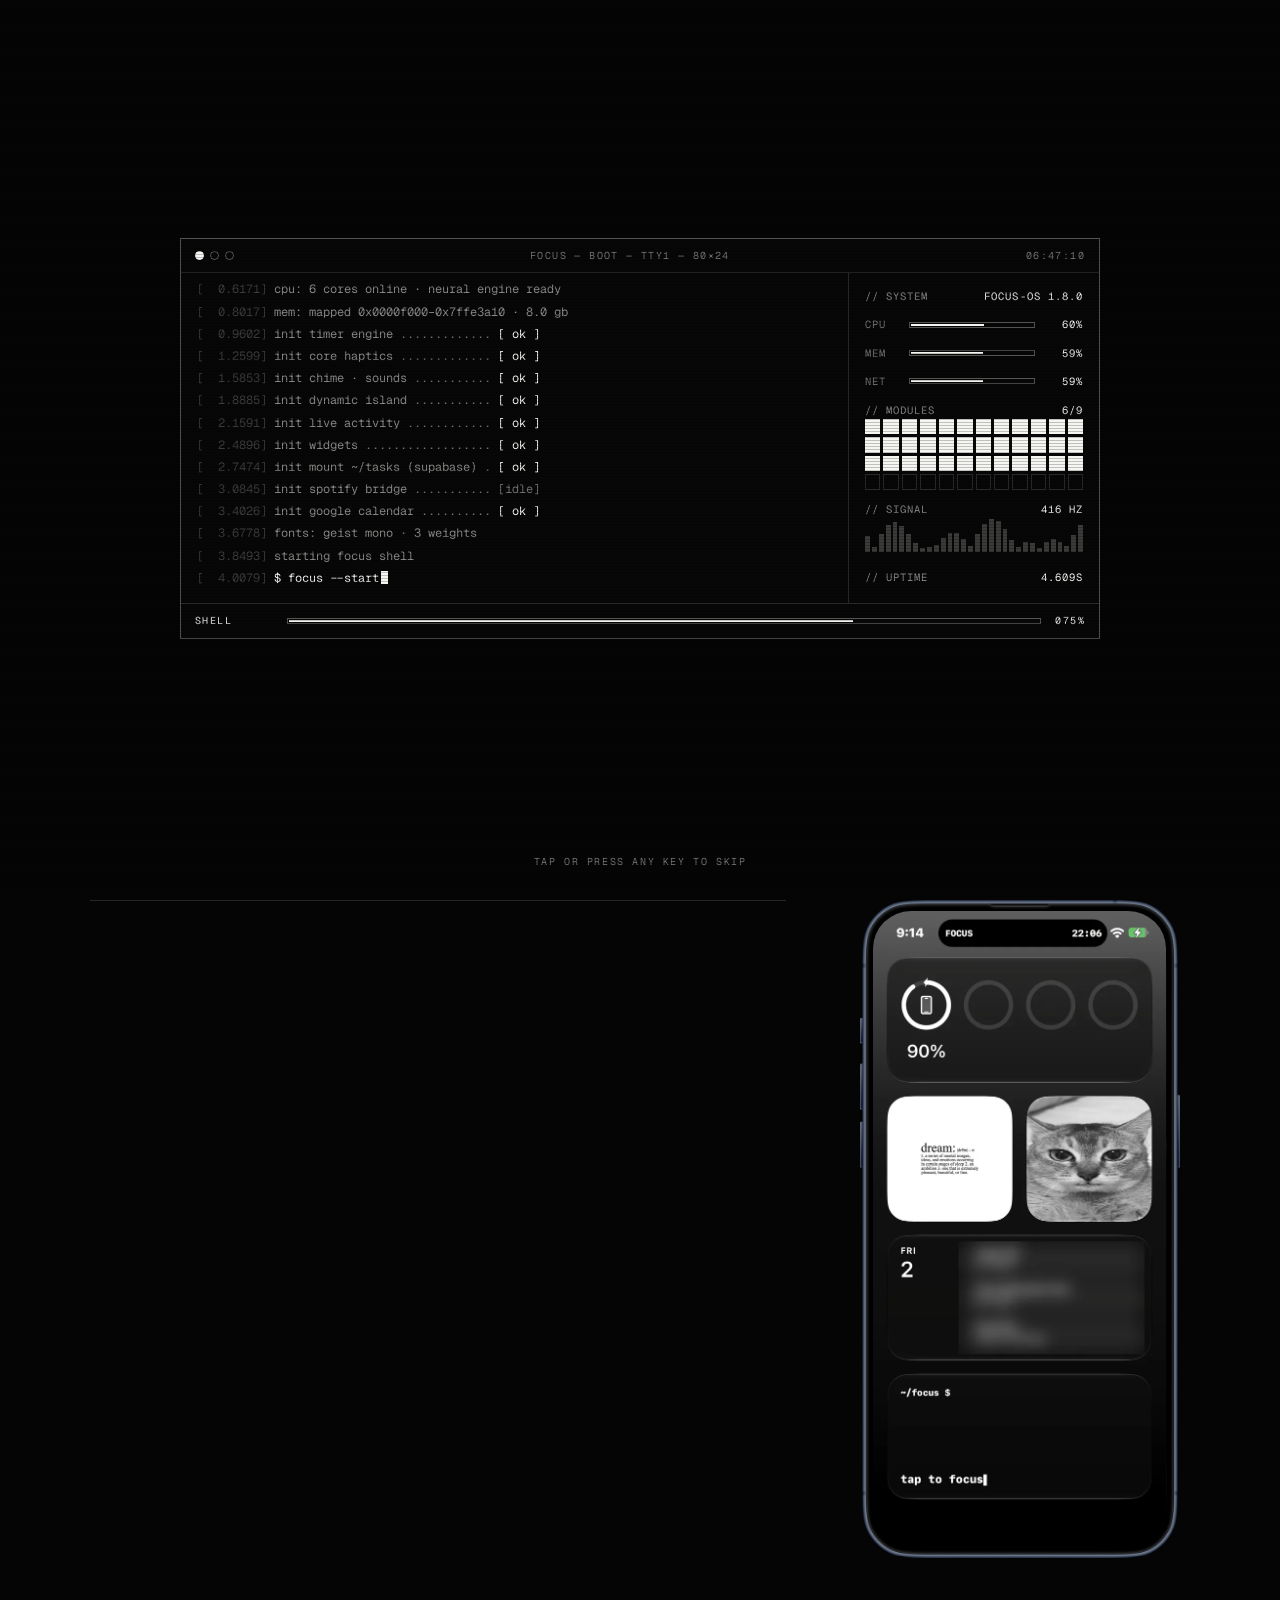
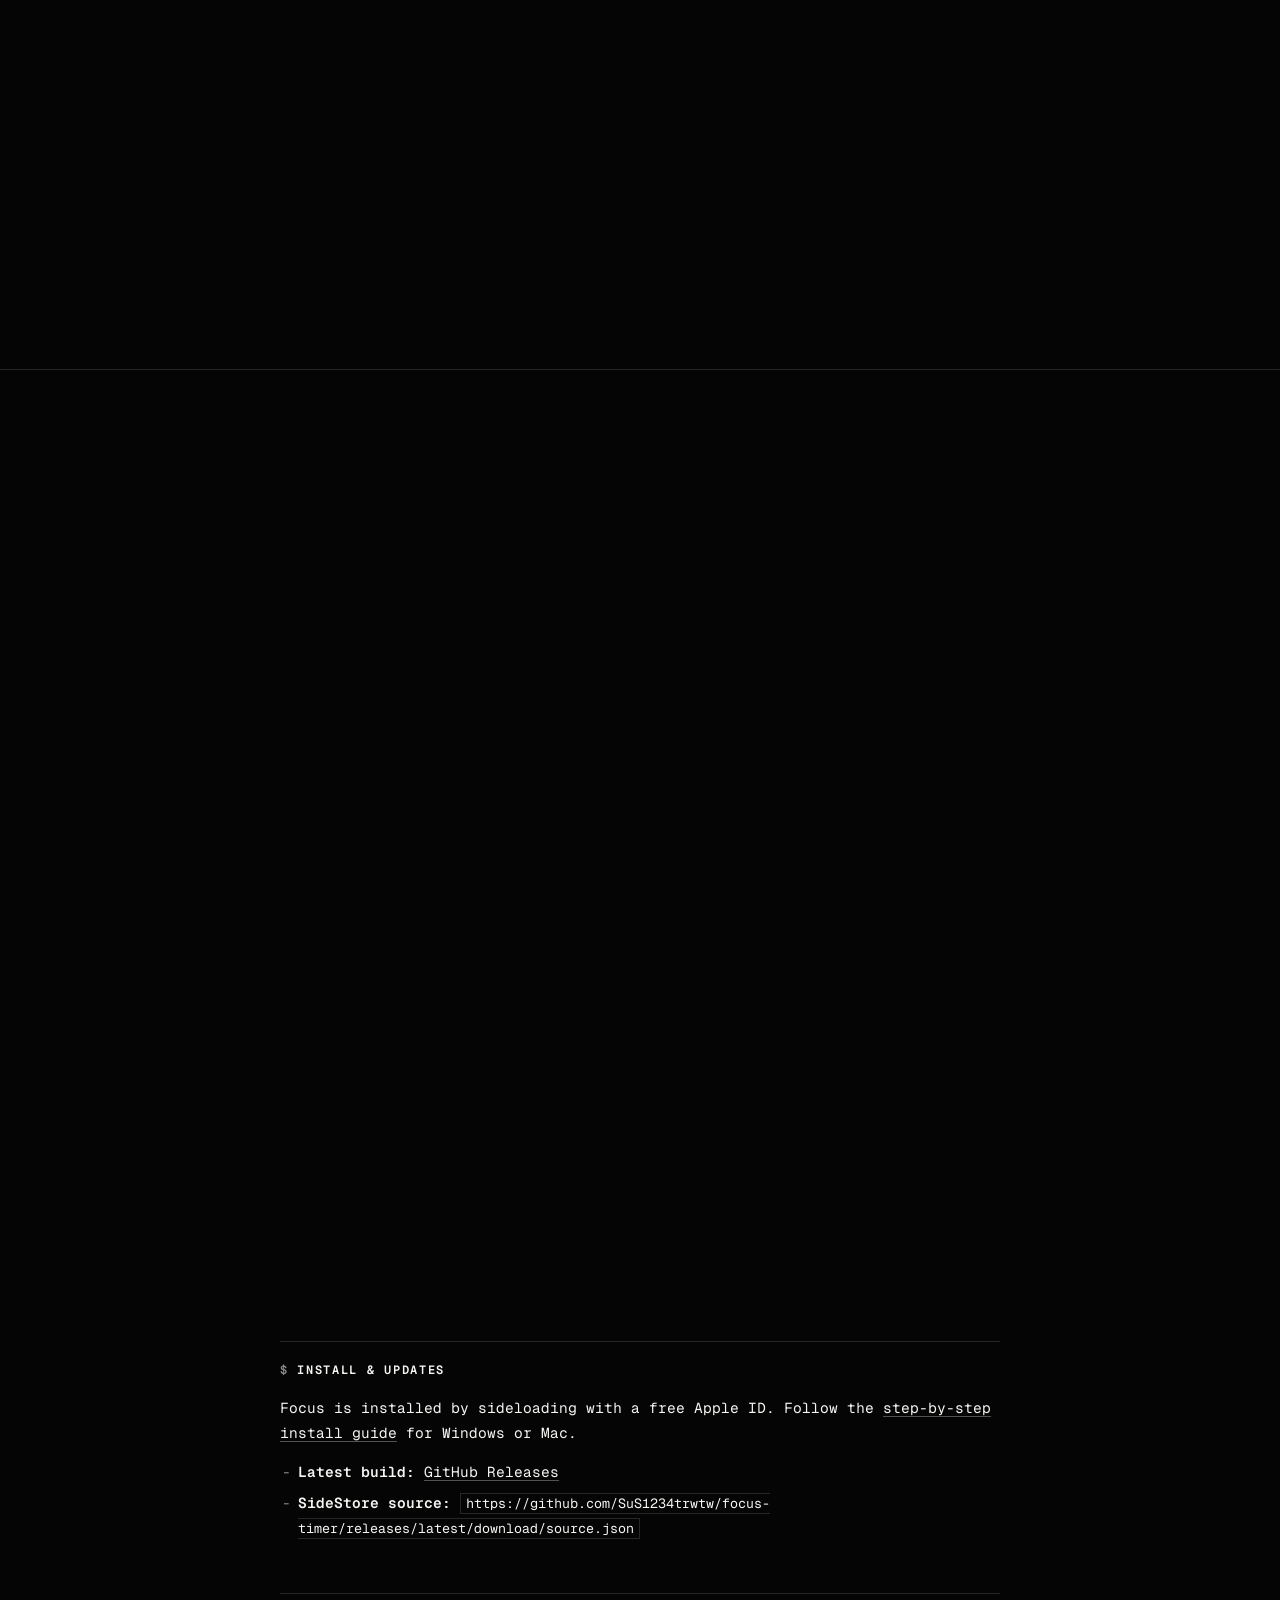
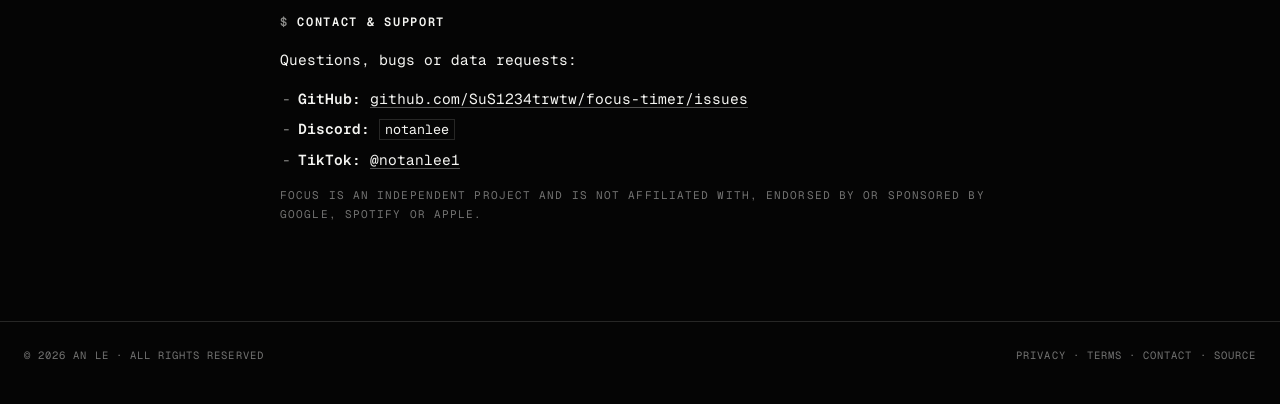
==== commit c1c5a33a: "Privacy + terms: email accounts, focus guard, custom sounds, update checks; v16 Co-Authored-By: Clau" ====
--- a/index.html
+++ b/index.html
@@ -6,7 +6,7 @@
 <title data-i18n="idx.title">Focus — Pomodoro timer for iPhone</title>
 <meta name="description" content="A minimal Pomodoro timer and task list for iPhone.">
 <meta name="theme-color" content="#050505">
-<link rel="icon" href="logo.png?v=15">
+<link rel="icon" href="logo.png?v=16">
 <link rel="canonical" href="https://sus1234trwtw.github.io/">
 <meta property="og:type" content="website">
 <meta property="og:site_name" content="Focus">
@@ -23,12 +23,12 @@
 <meta name="twitter:title" content="Focus — Pomodoro timer for iPhone">
 <meta name="twitter:description" content="A minimal Pomodoro timer and task list for iPhone.">
 <meta name="twitter:image" content="https://sus1234trwtw.github.io/og.png">
-<link rel="apple-touch-icon" href="logo.png?v=15">
+<link rel="apple-touch-icon" href="logo.png?v=16">
 <link rel="preconnect" href="https://fonts.googleapis.com">
 <link rel="preconnect" href="https://fonts.gstatic.com" crossorigin>
 <link href="https://fonts.googleapis.com/css2?family=Geist+Mono:wght@400;500;600&display=swap" rel="stylesheet">
-<link rel="stylesheet" href="style.css?v=15">
-<script src="i18n.js?v=15"></script>
+<link rel="stylesheet" href="style.css?v=16">
+<script src="i18n.js?v=16"></script>
 <script>
 (function () {
   var d = document.documentElement, seen = false;
@@ -111,7 +111,7 @@
 </div>
 
 <header class="site"><div class="wrap">
-<a class="brand" href="./"><img src="logo.png?v=15" alt="">Focus</a>
+<a class="brand" href="./"><img src="logo.png?v=16" alt="">Focus</a>
 <nav>
 <a href="install.html" data-i18n="nav.install">Install</a>
 <a href="privacy.html" data-i18n="nav.privacy">Privacy</a>
@@ -620,6 +620,6 @@
   addEventListener('keydown', function () { if (!finished) finish(); });
 })();
 </script>
-<script src="player.js?v=15" defer></script>
+<script src="player.js?v=16" defer></script>
 </body>
 </html>
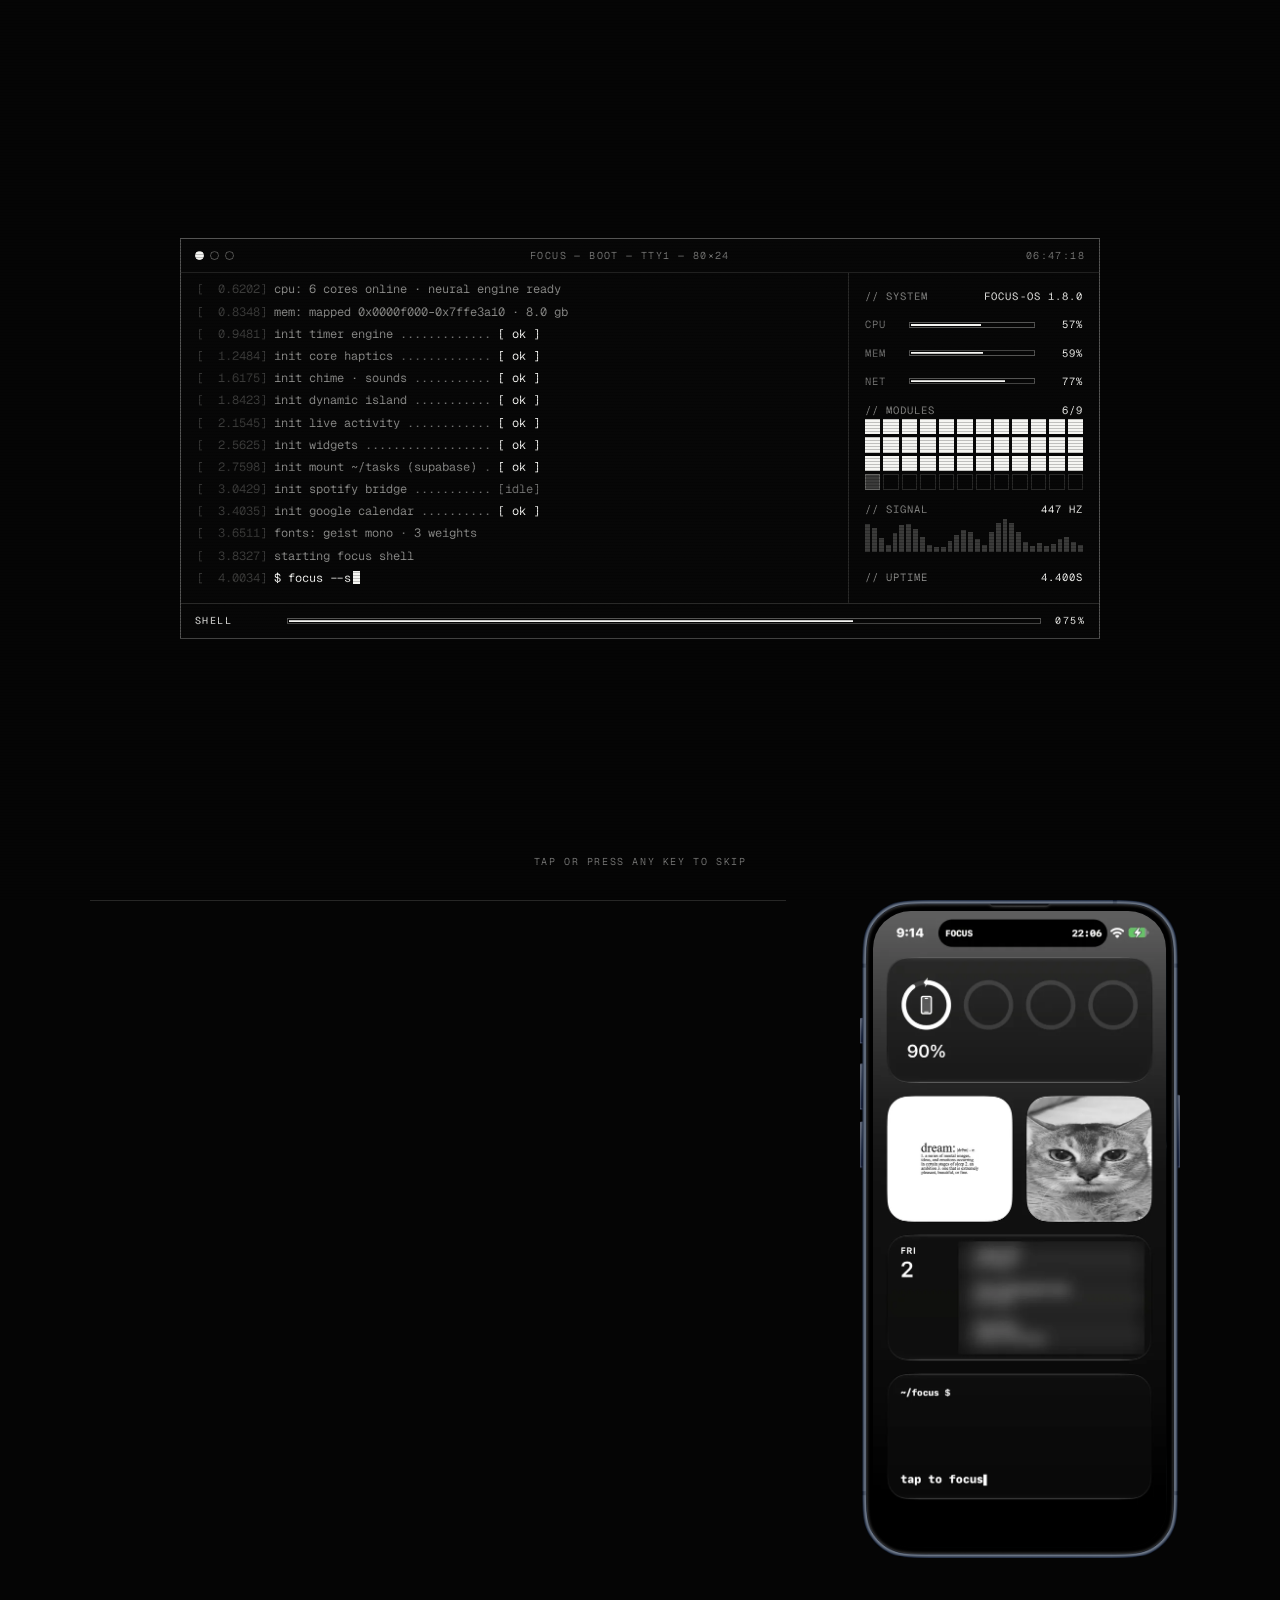
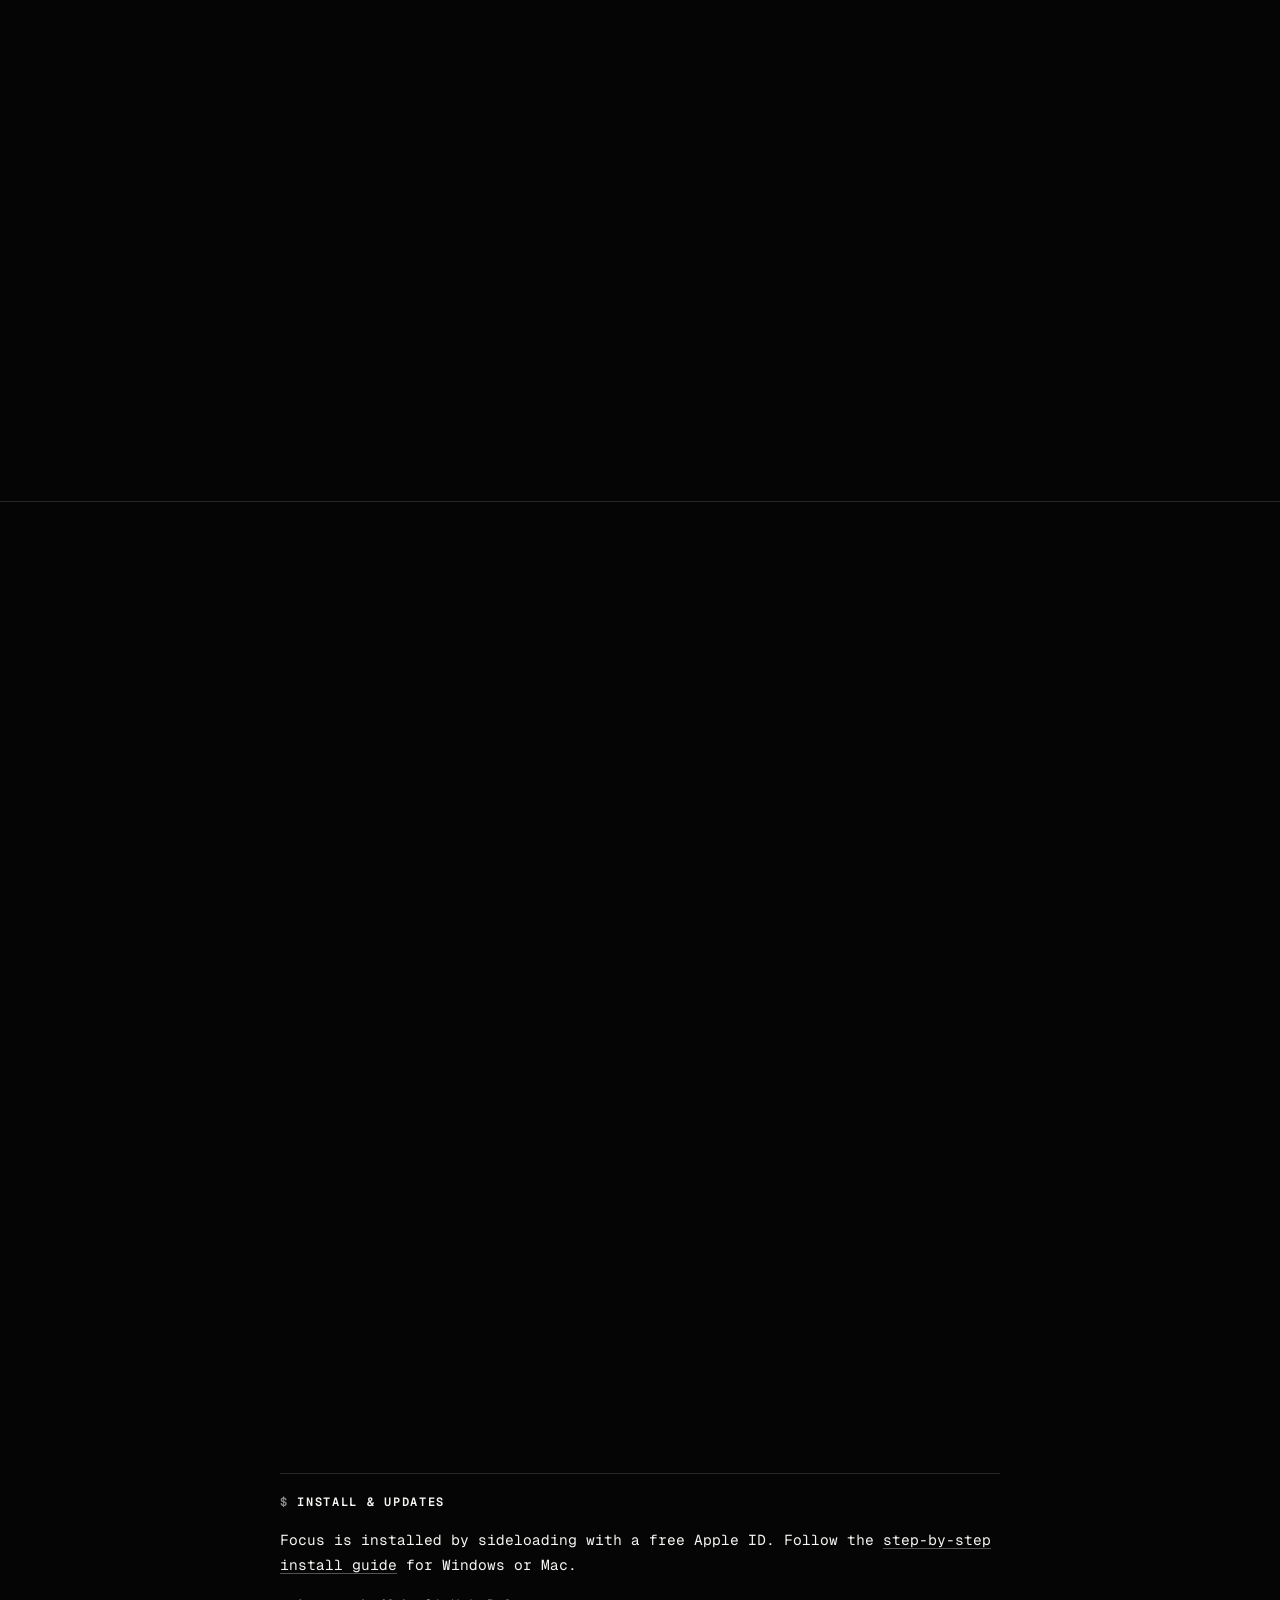
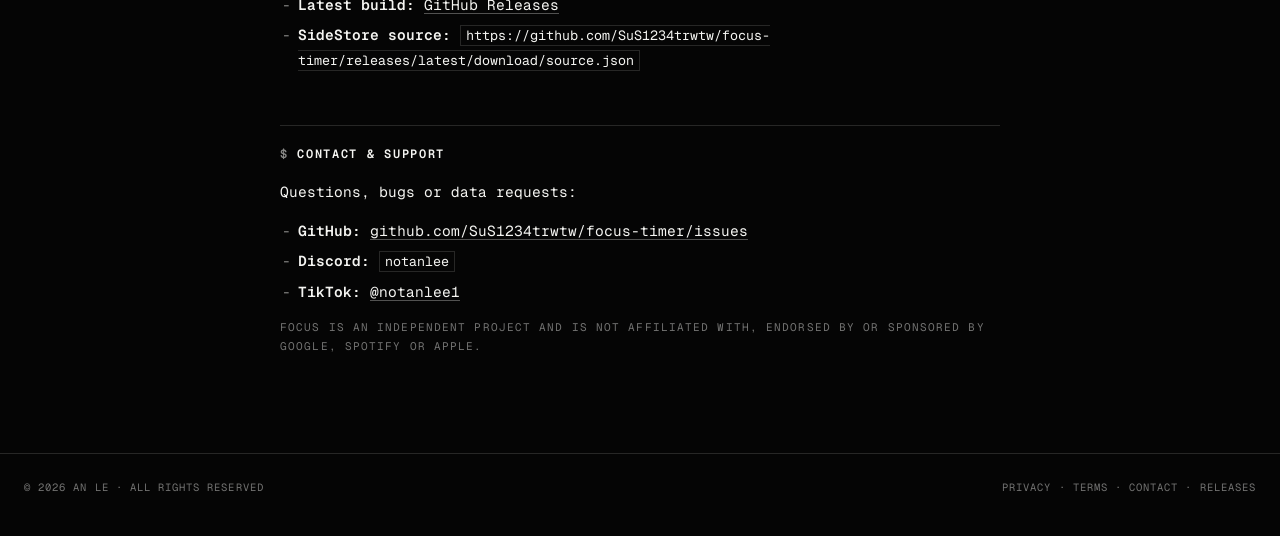
==== commit e33c473e: "Source is private: Releases links, chapter 06 + terms wording, llms.txt; v17" ====
--- a/index.html
+++ b/index.html
@@ -6,7 +6,7 @@
 <title data-i18n="idx.title">Focus — Pomodoro timer for iPhone</title>
 <meta name="description" content="A minimal Pomodoro timer and task list for iPhone.">
 <meta name="theme-color" content="#050505">
-<link rel="icon" href="logo.png?v=16">
+<link rel="icon" href="logo.png?v=17">
 <link rel="canonical" href="https://sus1234trwtw.github.io/">
 <meta property="og:type" content="website">
 <meta property="og:site_name" content="Focus">
@@ -23,12 +23,12 @@
 <meta name="twitter:title" content="Focus — Pomodoro timer for iPhone">
 <meta name="twitter:description" content="A minimal Pomodoro timer and task list for iPhone.">
 <meta name="twitter:image" content="https://sus1234trwtw.github.io/og.png">
-<link rel="apple-touch-icon" href="logo.png?v=16">
+<link rel="apple-touch-icon" href="logo.png?v=17">
 <link rel="preconnect" href="https://fonts.googleapis.com">
 <link rel="preconnect" href="https://fonts.gstatic.com" crossorigin>
 <link href="https://fonts.googleapis.com/css2?family=Geist+Mono:wght@400;500;600&display=swap" rel="stylesheet">
-<link rel="stylesheet" href="style.css?v=16">
-<script src="i18n.js?v=16"></script>
+<link rel="stylesheet" href="style.css?v=17">
+<script src="i18n.js?v=17"></script>
 <script>
 (function () {
   var d = document.documentElement, seen = false;
@@ -111,12 +111,12 @@
 </div>
 
 <header class="site"><div class="wrap">
-<a class="brand" href="./"><img src="logo.png?v=16" alt="">Focus</a>
+<a class="brand" href="./"><img src="logo.png?v=17" alt="">Focus</a>
 <nav>
 <a href="install.html" data-i18n="nav.install">Install</a>
 <a href="privacy.html" data-i18n="nav.privacy">Privacy</a>
 <a href="terms.html" data-i18n="nav.terms">Terms</a>
-<a class="ext" href="https://github.com/SuS1234trwtw/focus-timer" data-i18n="nav.source">Source</a>
+<a class="ext" href="https://github.com/SuS1234trwtw/focus-timer/releases" data-i18n="nav.source">Releases</a>
 <span class="lang" role="group" aria-label="Language / Ngôn ngữ"><button type="button" data-lang="en" lang="en" title="English" aria-pressed="true">EN</button><i aria-hidden="true">/</i><button type="button" data-lang="vi" lang="vi" title="Tiếng Việt" aria-pressed="false">VI</button></span>
 </nav>
 <span class="scrollbar" id="scrollbar"></span>
@@ -131,7 +131,7 @@
 <p data-i18n="hero.tag" class="tag reveal d2">A minimal Pomodoro timer and task list for iPhone, with a terminal-inspired look.</p>
 <div class="actions reveal d3">
 <a data-i18n="hero.install" class="btn solid" href="install.html">+ Install</a>
-<a data-i18n="hero.source" class="btn" href="https://github.com/SuS1234trwtw/focus-timer">Source &#8599;</a>
+<a data-i18n="hero.source" class="btn" href="https://github.com/SuS1234trwtw/focus-timer/releases">Releases &#8599;</a>
 </div>
 <p data-i18n="hero.hint" class="hint reveal d3">tap the timer to pause &middot; it&rsquo;s live</p>
 </div>
@@ -220,17 +220,17 @@
 </section>
 
 <section class="chapter" data-shot="5" aria-labelledby="c6">
-<p data-i18n="c6.idx" class="idx reveal">[06] &middot; source</p>
-<h2 data-i18n="c6.h" class="big reveal d1" id="c6">Source available.<br><span class="soft">Yours to read.</span></h2>
-<p data-i18n="c6.sub" class="sub reveal d2">The code is public to read on GitHub. All rights reserved.</p>
+<p data-i18n="c6.idx" class="idx reveal">[06] &middot; releases</p>
+<h2 data-i18n="c6.h" class="big reveal d1" id="c6">Every build, in the open.<br><span class="soft">Notes for each one.</span></h2>
+<p data-i18n="c6.sub" class="sub reveal d2">Download any version from GitHub Releases, with notes on what&rsquo;s new and what got fixed. All rights reserved.</p>
 <div class="phone-inline reveal d3"><div class="phone"><div class="screen"><div class="slide on" data-i="5"><div class="shot-fallback"><span>&gt;_</span><b>widget</b><i data-i18n="shot.soon">screenshot coming soon</i></div><img class="shot" src="shots/widget.webp" alt="The Focus widget on the Home Screen" data-i18n-attr="alt:alt.widget" loading="lazy" decoding="async" onerror="this.remove()"></div></div><img class="frame" src="iphone.png" alt="" aria-hidden="true"></div></div>
 <div class="visual reveal d3">
 <div class="term">
-<div class="term-bar"><span>~</span><span>git</span></div>
+<div class="term-bar"><span>~</span><span>releases</span></div>
 <div class="term-body">
-<p><span class="k">$</span> git clone github.com/SuS1234trwtw/focus-timer</p>
-<p data-i18n="git.cloning" class="k">cloning into 'focus-timer'... done.</p>
-<p><span class="k">$</span> <a data-i18n="git.source" href="https://github.com/SuS1234trwtw/focus-timer">source &#8599;</a><span class="caret"></span></p>
+<p><span class="k">$</span> curl -LO github.com/SuS1234trwtw/focus-timer/releases/latest</p>
+<p data-i18n="git.cloning" class="k">downloading FocusTimer.ipa... done.</p>
+<p><span class="k">$</span> <a data-i18n="git.source" href="https://github.com/SuS1234trwtw/focus-timer/releases">releases &#8599;</a><span class="caret"></span></p>
 </div>
 </div>
 </div>
@@ -280,7 +280,7 @@
 </main>
 <footer class="site"><div class="wrap">
 <span>&copy; 2026 An Le &middot; <a data-i18n="foot.rights" href="https://github.com/SuS1234trwtw/focus-timer/blob/main/LICENSE">All rights reserved</a></span>
-<span><a href="privacy.html" data-i18n="foot.privacy">Privacy</a> &middot; <a href="terms.html" data-i18n="foot.terms">Terms</a> &middot; <a href="./#contact" data-i18n="foot.contact">Contact</a> &middot; <a href="https://github.com/SuS1234trwtw/focus-timer" data-i18n="foot.source">Source</a></span>
+<span><a href="privacy.html" data-i18n="foot.privacy">Privacy</a> &middot; <a href="terms.html" data-i18n="foot.terms">Terms</a> &middot; <a href="./#contact" data-i18n="foot.contact">Contact</a> &middot; <a href="https://github.com/SuS1234trwtw/focus-timer/releases" data-i18n="foot.source">Releases</a></span>
 </div></footer>
 
 <script>
@@ -620,6 +620,6 @@
   addEventListener('keydown', function () { if (!finished) finish(); });
 })();
 </script>
-<script src="player.js?v=16" defer></script>
+<script src="player.js?v=17" defer></script>
 </body>
 </html>
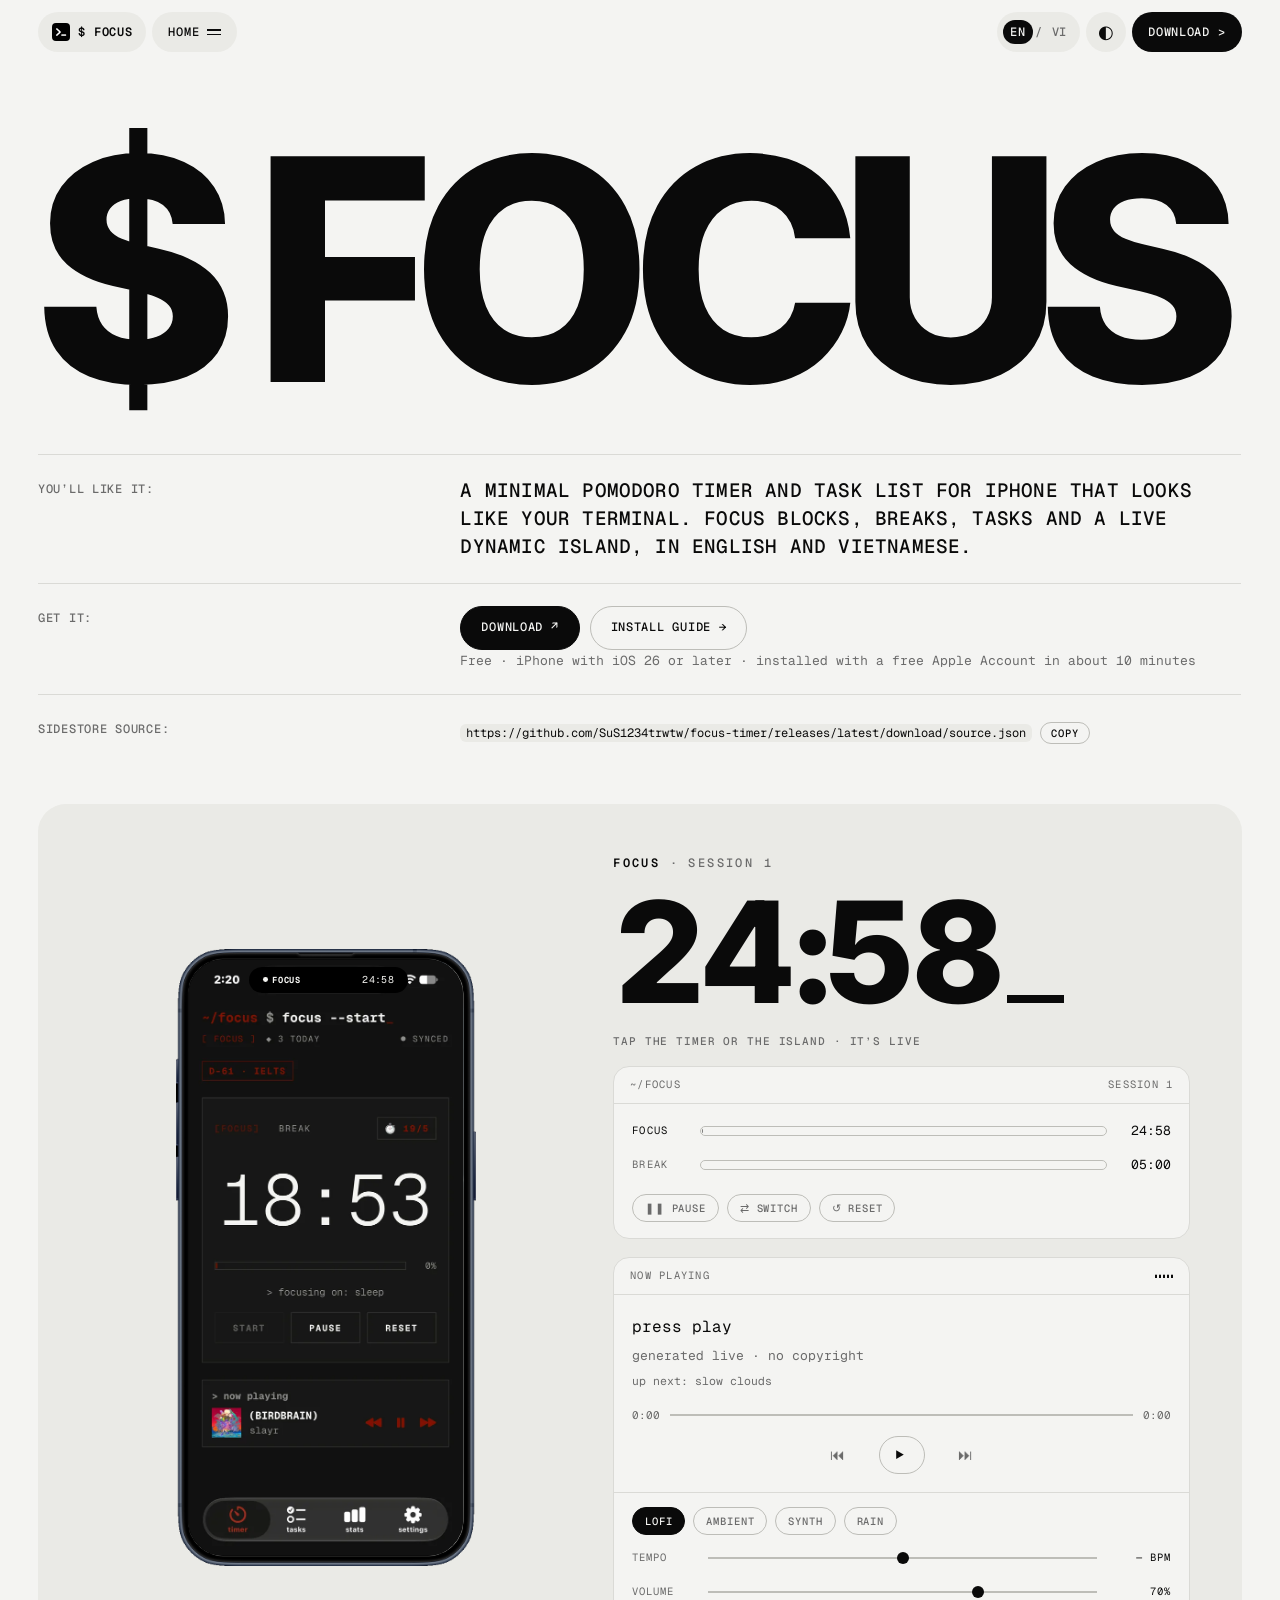
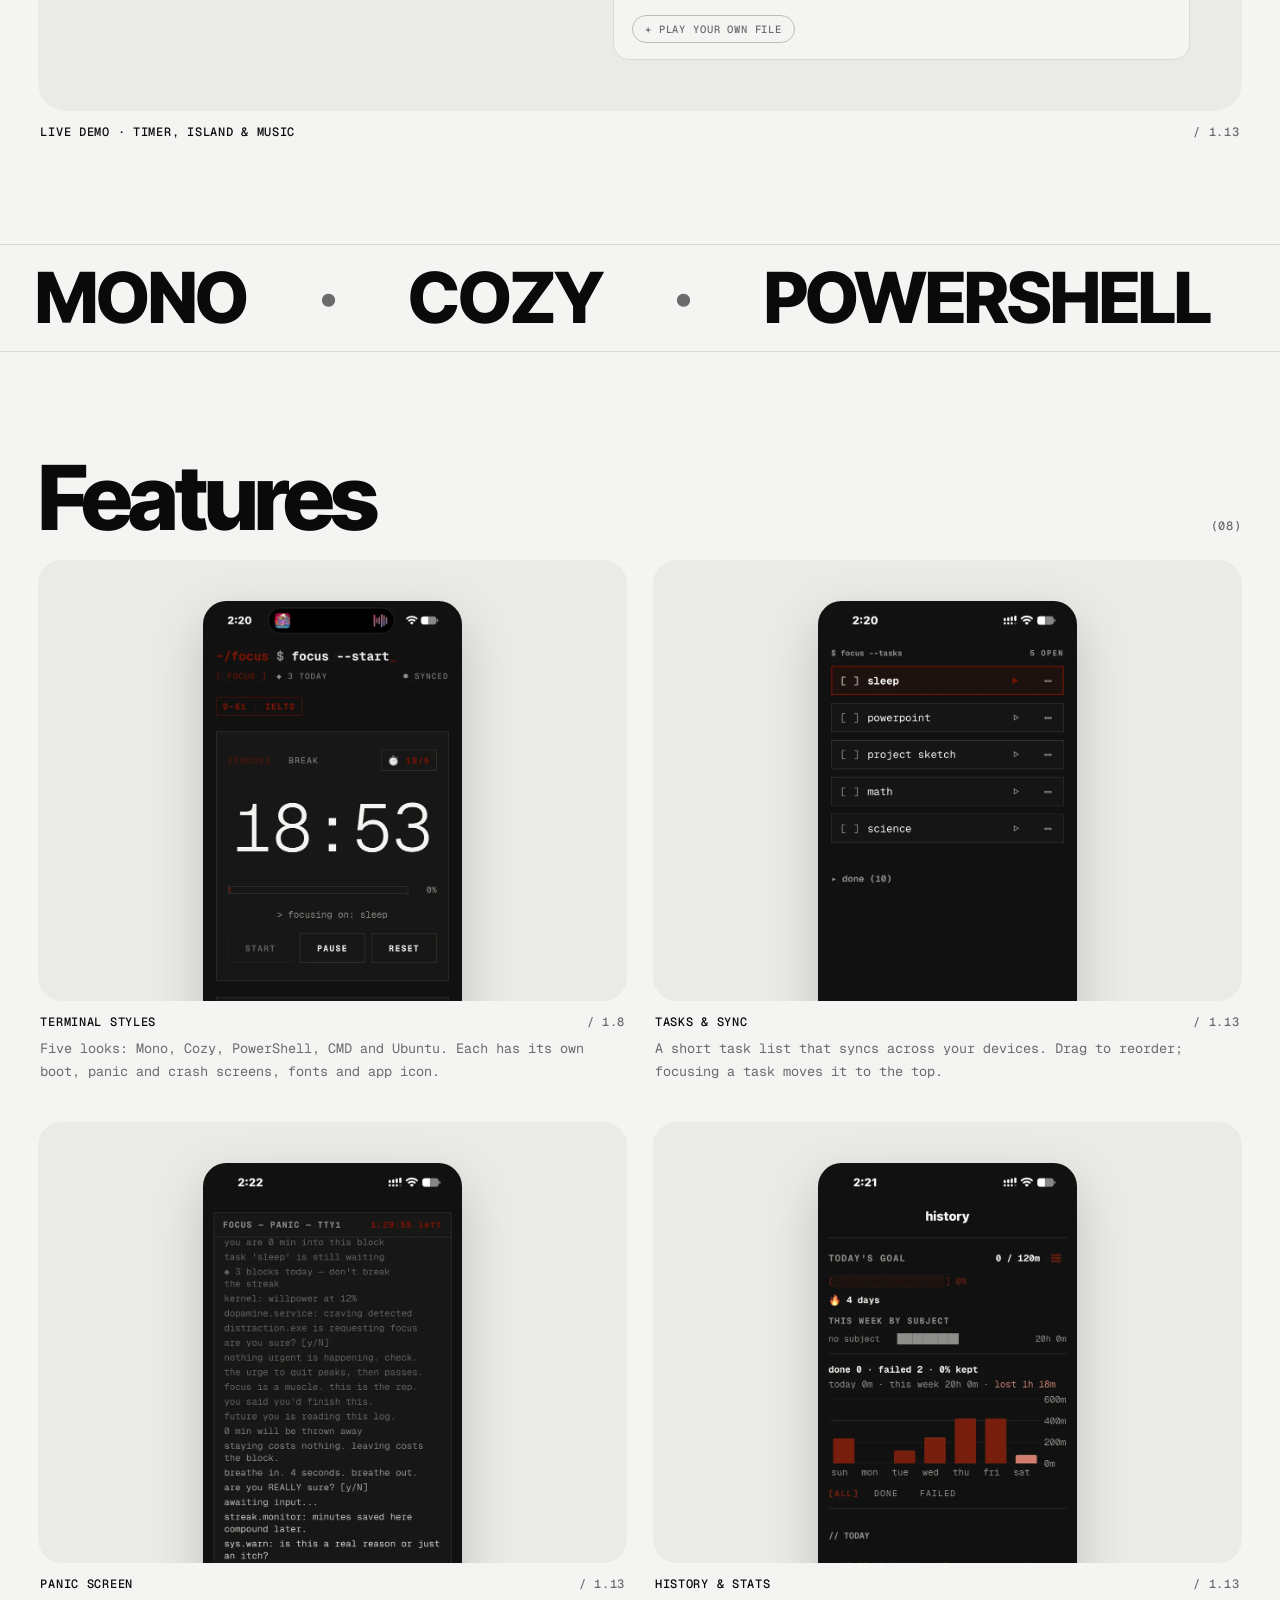
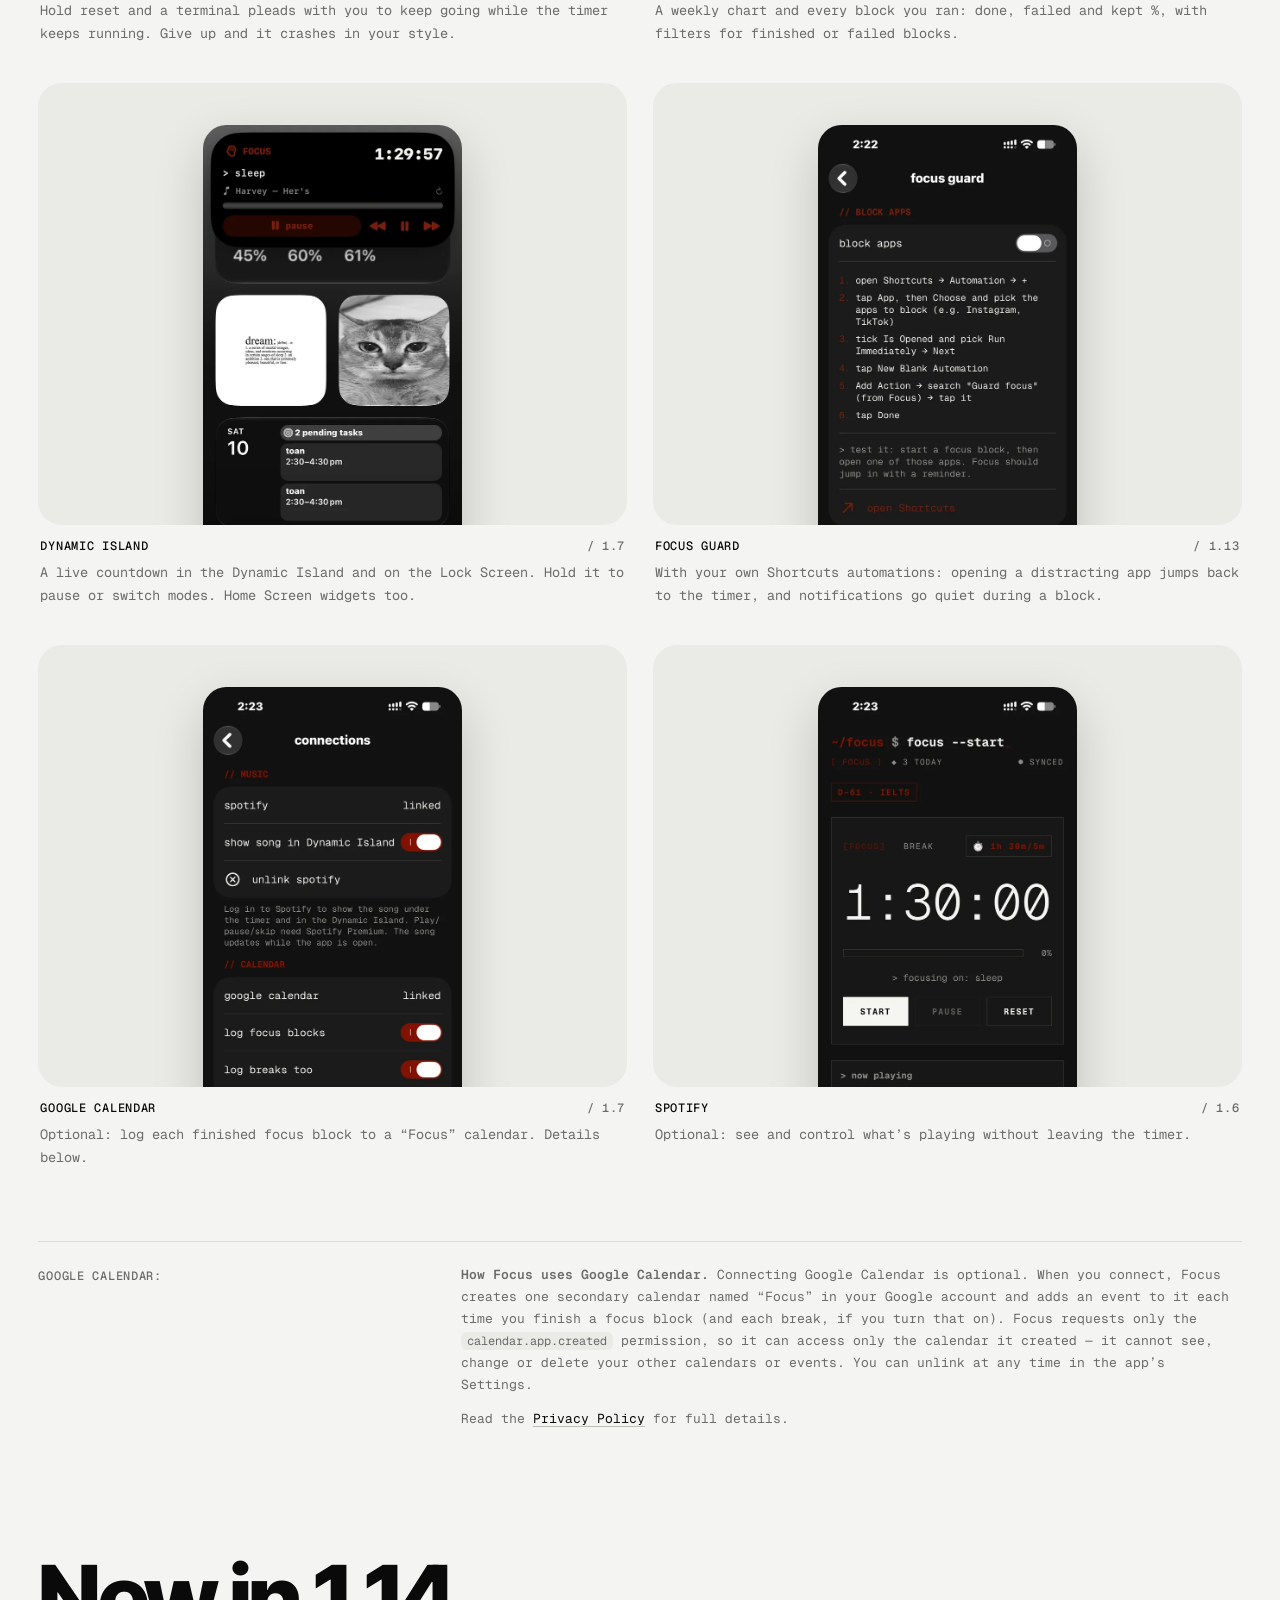
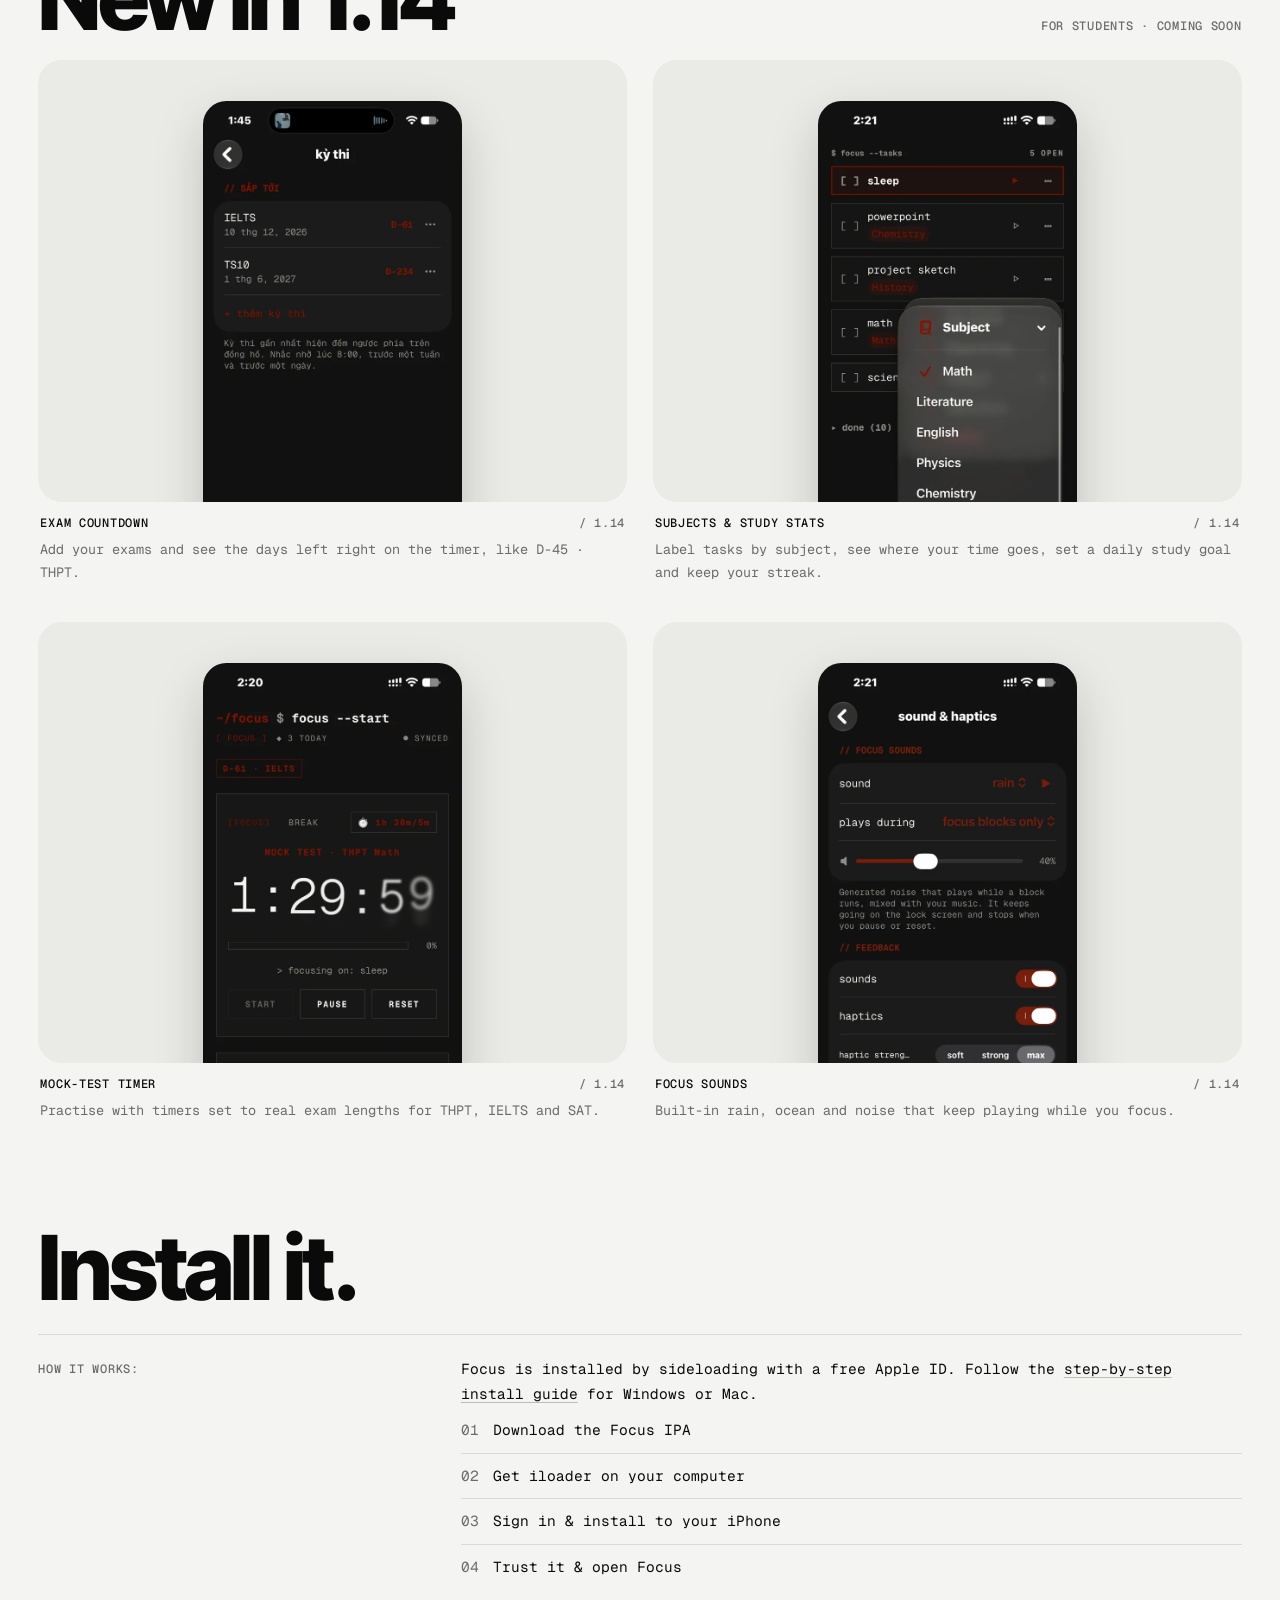
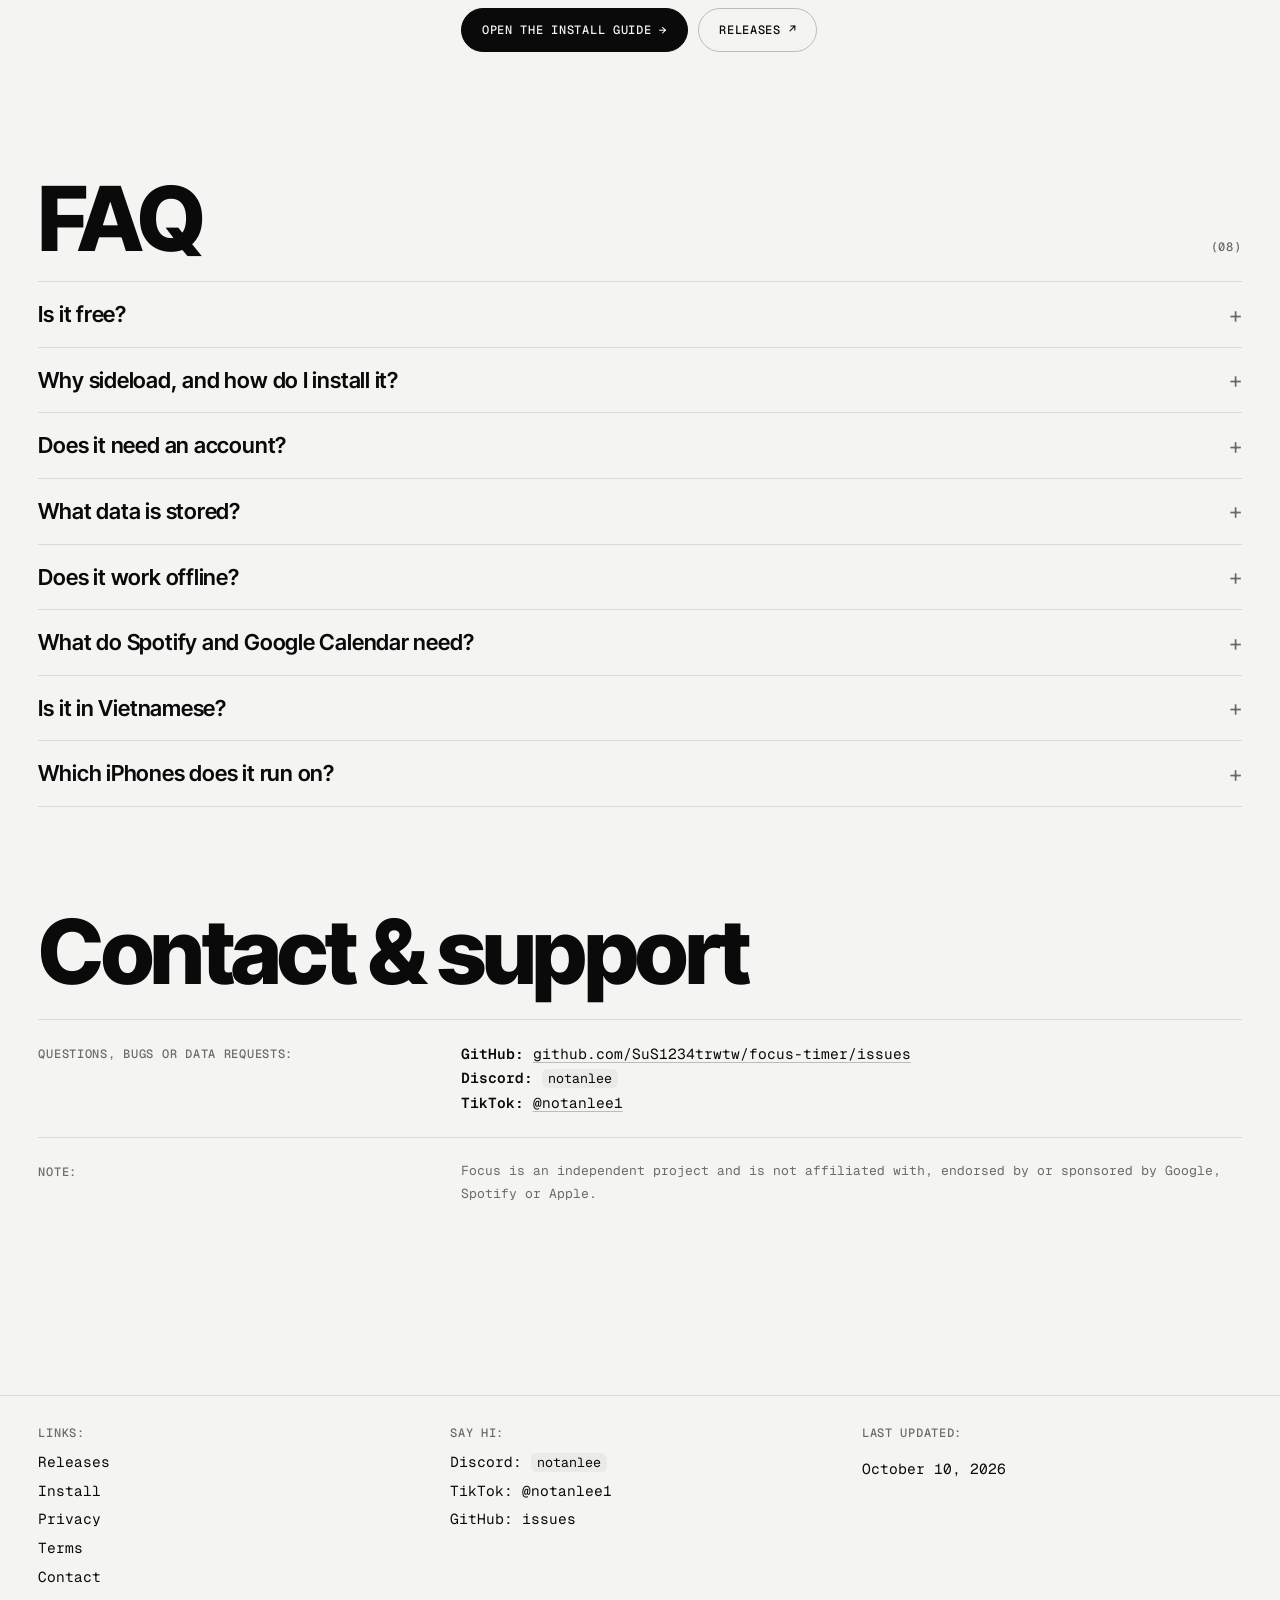
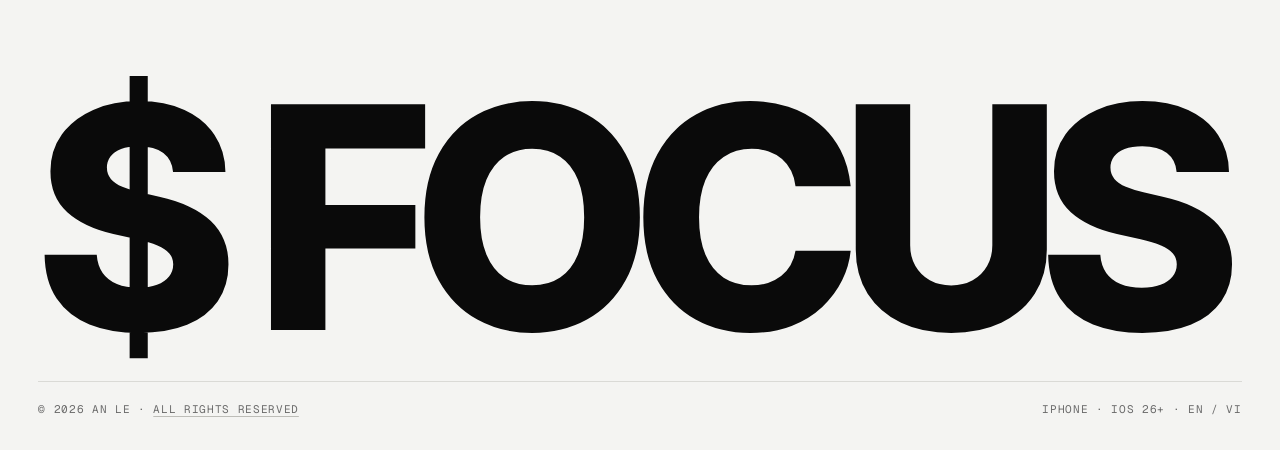
==== commit ccd6fc97: "Redesign: template layout, light/dark toggle, $ Focus, per-language screenshots, FAQ, student featur" ====
--- a/index.html
+++ b/index.html
@@ -3,15 +3,17 @@
 <head>
 <meta charset="utf-8">
 <meta name="viewport" content="width=device-width, initial-scale=1">
-<title data-i18n="idx.title">Focus — Pomodoro timer for iPhone</title>
-<meta name="description" content="A minimal Pomodoro timer and task list for iPhone.">
-<meta name="theme-color" content="#050505">
-<link rel="icon" href="logo.png?v=17">
+<script>try{var t=localStorage.getItem('theme');if(t==='light'||t==='dark')document.documentElement.setAttribute('data-theme',t)}catch(e){}</script>
+<title data-i18n="idx.title">$ Focus — Pomodoro timer for iPhone</title>
+<meta name="description" content="A minimal, terminal-style Pomodoro timer and task list for iPhone. Free, in English and Vietnamese, with a live Dynamic Island.">
+<meta name="theme-color" media="(prefers-color-scheme: light)" content="#F4F4F2">
+<meta name="theme-color" media="(prefers-color-scheme: dark)" content="#121211">
+<link rel="icon" href="logo.png?v=18">
 <link rel="canonical" href="https://sus1234trwtw.github.io/">
 <meta property="og:type" content="website">
-<meta property="og:site_name" content="Focus">
-<meta property="og:title" content="Focus — Pomodoro timer for iPhone">
-<meta property="og:description" content="A minimal Pomodoro timer and task list for iPhone.">
+<meta property="og:site_name" content="$ Focus">
+<meta property="og:title" content="$ Focus — Pomodoro timer for iPhone">
+<meta property="og:description" content="A minimal, terminal-style Pomodoro timer and task list for iPhone. Free, in English and Vietnamese, with a live Dynamic Island.">
 <meta property="og:url" content="https://sus1234trwtw.github.io/">
 <meta property="og:image" content="https://sus1234trwtw.github.io/og.png">
 <meta property="og:image:width" content="1200">
@@ -20,25 +22,16 @@
 <meta property="og:locale" content="en_US">
 <meta property="og:locale:alternate" content="vi_VN">
 <meta name="twitter:card" content="summary_large_image">
-<meta name="twitter:title" content="Focus — Pomodoro timer for iPhone">
-<meta name="twitter:description" content="A minimal Pomodoro timer and task list for iPhone.">
+<meta name="twitter:title" content="$ Focus — Pomodoro timer for iPhone">
+<meta name="twitter:description" content="A minimal, terminal-style Pomodoro timer and task list for iPhone. Free, in English and Vietnamese, with a live Dynamic Island.">
 <meta name="twitter:image" content="https://sus1234trwtw.github.io/og.png">
-<link rel="apple-touch-icon" href="logo.png?v=17">
+<link rel="apple-touch-icon" href="logo.png?v=18">
 <link rel="preconnect" href="https://fonts.googleapis.com">
 <link rel="preconnect" href="https://fonts.gstatic.com" crossorigin>
-<link href="https://fonts.googleapis.com/css2?family=Geist+Mono:wght@400;500;600&display=swap" rel="stylesheet">
-<link rel="stylesheet" href="style.css?v=17">
-<script src="i18n.js?v=17"></script>
-<script>
-(function () {
-  var d = document.documentElement, seen = false;
-  d.className += ' js';
-  // boot on every visit; skip it only when coming back from another page of this site
-  try { seen = sessionStorage.getItem('focus.booted') === '1' && document.referrer.indexOf(location.origin) === 0; } catch (e) {}
-  var reduce = window.matchMedia && matchMedia('(prefers-reduced-motion: reduce)').matches;
-  if (!seen && !reduce) d.className += ' booting';
-})();
-</script>
+<link href="https://fonts.googleapis.com/css2?family=Geist+Mono:wght@400;500;600&amp;family=Inter+Tight:wght@600;700;800&amp;display=swap" rel="stylesheet">
+<link rel="stylesheet" href="style.css?v=18">
+<script src="i18n.js?v=18"></script>
+<script>document.documentElement.className += ' js';</script>
 <script type="application/ld+json">
 {
  "@context": "https://schema.org",
@@ -46,7 +39,7 @@
   {
    "@type": "WebSite",
    "@id": "https://sus1234trwtw.github.io/#website",
-   "name": "Focus",
+   "name": "$ Focus",
    "url": "https://sus1234trwtw.github.io/",
    "inLanguage": [
     "en",
@@ -59,7 +52,7 @@
   {
    "@type": "MobileApplication",
    "@id": "https://sus1234trwtw.github.io/#app",
-   "name": "Focus",
+   "name": "$ Focus",
    "description": "A minimal, terminal-styled Pomodoro timer and task list for iPhone.",
    "operatingSystem": "iOS 26+",
    "applicationCategory": "ProductivityApplication",
@@ -87,64 +80,58 @@
 </script>
 </head>
 <body>
-
-<div class="boot" id="boot" aria-hidden="true">
-<div class="boot-inner">
-<div class="boot-top"><span class="wdots"><i></i><i></i><i></i></span><span data-i18n="boot.top" class="t">focus &mdash; boot &mdash; tty1 &mdash; 80&times;24</span><span id="boot-clock">00:00:00</span></div>
-<div class="boot-main">
-<div class="boot-log" id="boot-log"></div>
-<aside class="boot-side">
-<p class="h"><span data-i18n="boot.sys">// system</span><em id="v-host">focus-os 1.8.0</em></p>
-<div class="bs-row"><span>cpu</span><div class="bs-bar"><i id="b-cpu"></i></div><em id="v-cpu">0%</em></div>
-<div class="bs-row"><span data-i18n="boot.mem">mem</span><div class="bs-bar"><i id="b-mem"></i></div><em id="v-mem">0%</em></div>
-<div class="bs-row"><span data-i18n="boot.net">net</span><div class="bs-bar"><i id="b-net"></i></div><em id="v-net">0%</em></div>
-<div class="grid-wrap"><p class="h"><span data-i18n="boot.mod">// modules</span><em id="v-mod">0/9</em></p><div class="bs-grid" id="bs-grid"></div></div>
-<div class="wave-wrap"><p class="h"><span data-i18n="boot.sig">// signal</span><em id="v-hz">0 hz</em></p><div class="bs-wave" id="bs-wave"></div></div>
-<p class="h"><span data-i18n="boot.up">// uptime</span><em id="v-up">0.000s</em></p>
-</aside>
-<div class="ascii" id="ascii"></div>
-<p data-i18n="boot.sub" class="ascii-sub" id="ascii-sub">pomodoro &middot; tasks &middot; island</p>
-</div>
-<div class="boot-bottom"><span class="bstage" id="boot-stage">post</span><div class="track"><div class="fill" id="boot-fill"></div></div><span class="pct" id="boot-pct">000%</span></div>
-</div>
-<p data-i18n="boot.skip" class="boot-skip">tap or press any key to skip</p>
-</div>
-
-<header class="site"><div class="wrap">
-<a class="brand" href="./"><img src="logo.png?v=17" alt="">Focus</a>
-<nav>
+<a class="skip" href="#main" data-i18n="nav.skip">Skip to content</a>
+<div class="progress" aria-hidden="true"></div>
+
+<header class="site"><nav class="bar" aria-label="Main" data-i18n-attr="aria-label:nav.main">
+<a class="pill logo" href="./" aria-label="$ Focus home" data-i18n-attr="aria-label:nav.homelbl"><img src="logo.png?v=18" alt="" width="18" height="18"><span class="txt">$ Focus</span></a>
+<div class="menu-wrap"><button class="pill" id="menu-btn" type="button" aria-expanded="false" aria-controls="menu"><span data-i18n="nav.home">Home</span><span class="burger" aria-hidden="true"><i></i><i></i></span></button>
+<div class="menu" id="menu" hidden>
+<a href="./" aria-current="page" data-i18n="nav.home">Home</a>
+<a href="#features" data-i18n="nav.features">Features</a>
 <a href="install.html" data-i18n="nav.install">Install</a>
+<a href="#faq" data-i18n="nav.faq">FAQ</a>
 <a href="privacy.html" data-i18n="nav.privacy">Privacy</a>
 <a href="terms.html" data-i18n="nav.terms">Terms</a>
 <a class="ext" href="https://github.com/SuS1234trwtw/focus-timer/releases" data-i18n="nav.source">Releases</a>
-<span class="lang" role="group" aria-label="Language / Ngôn ngữ"><button type="button" data-lang="en" lang="en" title="English" aria-pressed="true">EN</button><i aria-hidden="true">/</i><button type="button" data-lang="vi" lang="vi" title="Tiếng Việt" aria-pressed="false">VI</button></span>
-</nav>
-<span class="scrollbar" id="scrollbar"></span>
-</div></header>
-
-<main class="home">
-
-<section class="hero" aria-label="Focus">
-<div class="hero-inner" id="hero-inner">
-<p class="mode reveal"><b class="js-mode">Focus</b> &middot; <span class="js-state">session 1</span></p>
-<h1 data-i18n-attr="aria-label:hero.time" class="time reveal d1 js-clock" id="time" tabindex="0" role="button" aria-label="Focus timer, tap to pause or start">25:00<span class="cursor"></span></h1>
-<p data-i18n="hero.tag" class="tag reveal d2">A minimal Pomodoro timer and task list for iPhone, with a terminal-inspired look.</p>
-<div class="actions reveal d3">
-<a data-i18n="hero.install" class="btn solid" href="install.html">+ Install</a>
-<a data-i18n="hero.source" class="btn" href="https://github.com/SuS1234trwtw/focus-timer/releases">Releases &#8599;</a>
-</div>
-<p data-i18n="hero.hint" class="hint reveal d3">tap the timer to pause &middot; it&rsquo;s live</p>
-</div>
-<p data-i18n="hero.scroll" class="scroll-hint">scroll<i>&darr;</i></p>
-</section>
-
-<div class="story" id="story">
-<section class="chapter" data-shot="0" aria-labelledby="c1">
-<p data-i18n="c1.idx" class="idx reveal">[01] &middot; timer</p>
-<h2 data-i18n="c1.h" class="big reveal d1" id="c1">Focus. Break.<br><span class="soft">Repeat.</span></h2>
-<p data-i18n="c1.sub" class="sub reveal d2">Focus &amp; break timer with custom lengths, sounds and haptics.</p>
-<div class="phone-inline reveal d3"><div class="phone"><div class="screen"><div class="slide on" data-i="0"><div class="shot-fallback"><span>&gt;_</span><b data-i18n="shot.timer">timer</b><i data-i18n="shot.soon">screenshot coming soon</i></div><img class="shot" src="shots/timer.webp" alt="Focus showing the timer during a focus block" data-i18n-attr="alt:alt.timer" loading="lazy" decoding="async" onerror="this.remove()"></div></div><img class="frame" src="iphone.png" alt="" aria-hidden="true"></div></div>
-<div class="visual reveal d3">
+<a class="only-sm" href="https://github.com/SuS1234trwtw/focus-timer/releases/latest" data-i18n="nav.download">Download</a>
+</div></div>
+<span class="grow"></span>
+<span class="pill lang" role="group" aria-label="Language / Ngôn ngữ"><button type="button" data-lang="en" lang="en" title="English" aria-pressed="true">EN</button><i aria-hidden="true">/</i><button type="button" data-lang="vi" lang="vi" title="Tiếng Việt" aria-pressed="false">VI</button></span>
+<button class="pill icon" type="button" data-theme-toggle aria-pressed="false" aria-label="Dark mode" data-i18n-attr="aria-label:nav.theme">&#9680;</button>
+<a class="pill solid dl" href="https://github.com/SuS1234trwtw/focus-timer/releases/latest"><span data-i18n="nav.download">Download</span> &gt;</a>
+</nav></header>
+
+<main id="main" class="home" tabindex="-1">
+
+<div class="page">
+<section class="hero" aria-labelledby="top-h">
+<h1 class="giant" id="top-h">$ Focus</h1>
+
+<div class="row"><p class="label" data-i18n="h.like">You&rsquo;ll like it:</p><div>
+<p class="lede" data-i18n="h.lede">A minimal Pomodoro timer and task list for iPhone that looks like your terminal. Focus blocks, breaks, tasks and a live Dynamic Island, in English and Vietnamese.</p>
+</div></div>
+
+<div class="row"><p class="label" data-i18n="h.get">Get it:</p><div>
+<div class="actions">
+<a class="btn solid" href="https://github.com/SuS1234trwtw/focus-timer/releases/latest" data-i18n="h.dl">Download &#8599;</a>
+<a class="btn" href="install.html" data-i18n="h.guide">Install guide &rarr;</a>
+</div>
+<p class="fine" data-i18n="h.req">Free &middot; iPhone with iOS 26 or later &middot; installed with a free Apple Account in about 10 minutes</p>
+</div></div>
+
+<div class="row"><p class="label" data-i18n="h.ss">SideStore source:</p>
+<div class="source"><code>https://github.com/SuS1234trwtw/focus-timer/releases/latest/download/source.json</code><button class="copy" type="button" data-copy="https://github.com/SuS1234trwtw/focus-timer/releases/latest/download/source.json">copy</button></div>
+</div>
+</section>
+
+<figure class="showcase" aria-labelledby="demo-cap">
+<div class="show">
+<div class="phone"><div class="screen"><img class="shot" src="shots/en/timer.webp" data-shot="timer" alt="Focus showing the timer during a focus block" data-i18n-attr="alt:alt.timer" width="600" height="1301" decoding="async"><div class="island" tabindex="0" role="button" aria-expanded="false" aria-label="Dynamic Island, tap to expand" data-i18n-attr="aria-label:island.aria"><span class="l js-mode">FOCUS</span><span class="r js-time">25:00</span><span class="ctl"><button type="button" class="js-toggle">&#10074;&#10074; pause</button><button data-i18n="ctl.switch" type="button" class="js-switch">&#8644; switch</button></span><span data-i18n="paused" class="note">paused</span></div></div><img class="frame" src="iphone.png" alt="" aria-hidden="true" width="744" height="1530"></div>
+<div class="demo" id="hero-inner">
+<p class="mode"><b class="js-mode">Focus</b> &middot; <span class="js-state">session 1</span></p>
+<p class="time" id="time" tabindex="0" role="button" aria-label="Focus timer, tap to pause or start" data-i18n-attr="aria-label:hero.time">25:00<span class="cursor"></span></p>
+<p class="hint" data-i18n="demo.hint">tap the timer or the island &middot; it&rsquo;s live</p>
 <div class="term">
 <div class="term-bar"><span>~/focus</span><span class="js-state">session 1</span></div>
 <div class="term-body">
@@ -157,144 +144,180 @@
 <button data-i18n="ctl.reset" class="mini js-reset" type="button">&#8634; reset</button>
 </div>
 </div>
-</div>
-</section>
-
-<section class="chapter" data-shot="1" aria-labelledby="c2">
-<p data-i18n="c2.idx" class="idx reveal">[02] &middot; tasks</p>
-<h2 data-i18n="c2.h" class="big reveal d1" id="c2">Your list.<br><span class="soft">Everywhere.</span></h2>
-<p data-i18n="c2.sub" class="sub reveal d2">Simple tasks, synced across your devices.</p>
-<div class="phone-inline reveal d3"><div class="phone"><div class="screen"><div class="slide on" data-i="1"><div class="shot-fallback"><span>&gt;_</span><b data-i18n="shot.tasks">tasks</b><i data-i18n="shot.soon">screenshot coming soon</i></div><img class="shot" src="shots/tasks.webp" alt="Focus showing the task list" data-i18n-attr="alt:alt.tasks" loading="lazy" decoding="async" onerror="this.remove()"></div></div><img class="frame" src="iphone.png" alt="" aria-hidden="true"></div></div>
-<div class="visual reveal d3">
-<div class="term">
-<div class="term-bar"><span>~/tasks</span><span id="tasks-left">2 left</span></div>
-<div class="term-body">
-<ul class="tasks" id="tasks"></ul>
-<form class="add" id="add-task" autocomplete="off">
-<span aria-hidden="true">+</span>
-<input id="new-task" maxlength="48" placeholder="add a task, press enter" aria-label="Add a task" data-i18n-attr="placeholder:tasks.add;aria-label:tasks.addlbl">
-</form>
-</div>
-</div>
-</div>
-</section>
-
-<section class="chapter" data-shot="2" aria-labelledby="c3">
-<p data-i18n="c3.idx" class="idx reveal">[03] &middot; dynamic island</p>
-<h2 data-i18n="c3.h" class="big reveal d1" id="c3">Lives in<br><span class="soft">the island.</span></h2>
-<p data-i18n="c3.sub" class="sub reveal d2">Live countdown on the island and lock screen. Hold it to pause or switch modes.</p>
-<div class="phone-inline reveal d3"><div class="phone"><div class="screen"><div class="slide on" data-i="2"><div class="shot-fallback"><span>&gt;_</span><b data-i18n="shot.lock">lock</b><i data-i18n="shot.soon">screenshot coming soon</i></div><img class="shot" src="shots/lock.webp" alt="Lock screen with the Focus timer in a Live Activity" data-i18n-attr="alt:alt.lock" loading="lazy" decoding="async" onerror="this.remove()"></div><div class="island pisland" tabindex="0" role="button" aria-expanded="false" aria-label="Dynamic Island, tap to expand" data-i18n-attr="aria-label:island.aria"><span class="l js-mode">FOCUS</span><span class="r js-time">25:00</span><span class="ctl"><button type="button" class="js-toggle">&#10074;&#10074; pause</button><button data-i18n="ctl.switch" type="button" class="js-switch">&#8644; switch</button></span><span data-i18n="paused" class="note">paused</span></div></div><img class="frame" src="iphone.png" alt="" aria-hidden="true"></div></div>
-<p data-i18n="c3.tip" class="island-tip reveal d3"><span class="tip-up">&uarr; </span>tap or hold the island on the phone<span class="tip-right"> &rarr;</span></p>
-</section>
-
-<section class="chapter" data-shot="3" aria-labelledby="c4">
-<p data-i18n="c4.idx" class="idx reveal">[04] &middot; spotify</p>
-<h2 data-i18n="c4.h" class="big reveal d1" id="c4">Music,<br><span class="soft">in reach.</span></h2>
-<p data-i18n="c4.sub" class="sub reveal d2">Optional: see and control what&rsquo;s playing. Try it here with music made live in your browser, random every track and free of copyright.</p>
-<div class="phone-inline reveal d3"><div class="phone"><div class="screen"><div class="slide on" data-i="3"><div class="shot-fallback"><span>&gt;_</span><b>spotify</b><i data-i18n="shot.soon">screenshot coming soon</i></div><img class="shot" src="shots/spotify.webp" alt="Focus showing the song playing on Spotify" data-i18n-attr="alt:alt.spotify" loading="lazy" decoding="async" onerror="this.remove()"></div></div><img class="frame" src="iphone.png" alt="" aria-hidden="true"></div></div>
-<div class="visual reveal d3">
 <div id="player-mount"></div>
 </div>
-</section>
-
-<section class="chapter" data-shot="4" id="calendar" aria-labelledby="c5">
-<p data-i18n="c5.idx" class="idx reveal">[05] &middot; google calendar</p>
-<h2 data-i18n="c5.h" class="big reveal d1" id="c5">Every block,<br><span class="soft">logged.</span></h2>
-<p data-i18n="c5.sub" class="sub reveal d2">Optional: log finished focus blocks to a &ldquo;Focus&rdquo; calendar.</p>
-<div class="phone-inline reveal d3"><div class="phone"><div class="screen"><div class="slide on" data-i="4"><div class="shot-fallback"><span>&gt;_</span><b data-i18n="shot.calendar">calendar</b><i data-i18n="shot.soon">screenshot coming soon</i></div><img class="shot" src="shots/calendar.webp" alt="Google Calendar showing logged Focus blocks" data-i18n-attr="alt:alt.calendar" loading="lazy" decoding="async" onerror="this.remove()"></div></div><img class="frame" src="iphone.png" alt="" aria-hidden="true"></div></div>
-<div class="visual reveal d3">
-<div class="term">
-<div class="term-bar"><span data-i18n="cal.bar">calendar &middot; focus</span><span data-i18n="cal.today">today</span></div>
-<div class="term-body">
-<div class="cal-row"><span class="h">09:00</span><span data-i18n="cal.focus" class="ev">focus &middot; 25 min</span></div>
-<div class="cal-row"><span class="h">09:25</span><span data-i18n="cal.break" class="ev brk">break &middot; 5 min</span></div>
-<div class="cal-row"><span class="h">09:30</span><span data-i18n="cal.focus" class="ev">focus &middot; 25 min</span></div>
-<div class="cal-row"><span class="h">09:55</span><span data-i18n="cal.focus" class="ev">focus &middot; 25 min</span></div>
-</div>
-</div>
-</div>
-<div class="fine reveal">
+</div>
+<figcaption class="cap" id="demo-cap"><b data-i18n="demo.cap">Live demo &middot; timer, island &amp; music</b><span>/ 1.13</span></figcaption>
+</figure>
+</div>
+
+<div class="ticker" role="img" aria-label="Styles: Mono, Cozy, PowerShell, CMD, Ubuntu" data-i18n-attr="aria-label:tk.aria"><div class="ticker-track" aria-hidden="true"><span>Mono</span><span class="sep">&middot;</span><span>Cozy</span><span class="sep">&middot;</span><span>PowerShell</span><span class="sep">&middot;</span><span>CMD</span><span class="sep">&middot;</span><span>Ubuntu</span><span class="sep">&middot;</span><span>Mono</span><span class="sep">&middot;</span><span>Cozy</span><span class="sep">&middot;</span><span>PowerShell</span><span class="sep">&middot;</span><span>CMD</span><span class="sep">&middot;</span><span>Ubuntu</span><span class="sep">&middot;</span></div></div>
+
+<section class="sec page" id="features" aria-labelledby="f-h">
+<div class="sec-head"><h2 class="sec-title" id="f-h" data-i18n="f.h">Features</h2><p class="label">(08)</p></div>
+<div class="cards">
+
+<article class="card">
+<div class="media"><img src="shots/en/timer.webp" data-shot="timer" alt="Focus showing the timer during a focus block" data-i18n-attr="alt:alt.timer" width="600" height="1301" loading="lazy" decoding="async"></div>
+<div class="cap"><h3 data-i18n="f.styles">Terminal styles</h3><span>/ 1.8</span></div>
+<p class="desc" data-i18n="f.styles.d">Five looks: Mono, Cozy, PowerShell, CMD and Ubuntu. Each has its own boot, panic and crash screens, fonts and app icon.</p>
+</article>
+
+<article class="card">
+<div class="media"><img src="shots/en/tasks.webp" data-shot="tasks" alt="Focus showing the task list" data-i18n-attr="alt:alt.tasks" width="600" height="1301" loading="lazy" decoding="async"></div>
+<div class="cap"><h3 data-i18n="f.tasks">Tasks &amp; sync</h3><span>/ 1.13</span></div>
+<p class="desc" data-i18n="f.tasks.d">A short task list that syncs across your devices. Drag to reorder; focusing a task moves it to the top.</p>
+</article>
+
+<article class="card">
+<div class="media"><img src="shots/en/panic.webp" data-shot="panic" alt="The panic screen asking you not to quit a focus block" data-i18n-attr="alt:alt.panic" width="600" height="1301" loading="lazy" decoding="async"></div>
+<div class="cap"><h3 data-i18n="f.panic">Panic screen</h3><span>/ 1.13</span></div>
+<p class="desc" data-i18n="f.panic.d">Hold reset and a terminal pleads with you to keep going while the timer keeps running. Give up and it crashes in your style.</p>
+</article>
+
+<article class="card">
+<div class="media"><img src="shots/en/history.webp" data-shot="history" alt="The stats tab with the daily goal, streak and minutes by subject" data-i18n-attr="alt:alt.history" width="600" height="1301" loading="lazy" decoding="async"></div>
+<div class="cap"><h3 data-i18n="f.history">History &amp; stats</h3><span>/ 1.13</span></div>
+<p class="desc" data-i18n="f.history.d">A weekly chart and every block you ran: done, failed and kept %, with filters for finished or failed blocks.</p>
+</article>
+
+<article class="card">
+<div class="media"><img src="shots/en/island.webp" data-shot="island" alt="The Dynamic Island expanded, with the timer, the song and music buttons" data-i18n-attr="alt:alt.island" width="600" height="1301" loading="lazy" decoding="async"></div>
+<div class="cap"><h3 data-i18n="f.island">Dynamic Island</h3><span>/ 1.7</span></div>
+<p class="desc" data-i18n="f.island.d">A live countdown in the Dynamic Island and on the Lock Screen. Hold it to pause or switch modes. Home Screen widgets too.</p>
+</article>
+
+<article class="card">
+<div class="media"><img src="shots/en/guard.webp" data-shot="guard" alt="Focus guard settings: block apps and silence notifications" data-i18n-attr="alt:alt.guard" width="600" height="1301" loading="lazy" decoding="async"></div>
+<div class="cap"><h3 data-i18n="f.guard">Focus guard</h3><span>/ 1.13</span></div>
+<p class="desc" data-i18n="f.guard.d">With your own Shortcuts automations: opening a distracting app jumps back to the timer, and notifications go quiet during a block.</p>
+</article>
+
+<article class="card">
+<div class="media"><img src="shots/en/calendar.webp" data-shot="calendar" alt="Google Calendar showing logged Focus blocks" data-i18n-attr="alt:alt.calendar" width="600" height="1301" loading="lazy" decoding="async"></div>
+<div class="cap"><h3>Google Calendar</h3><span>/ 1.7</span></div>
+<p class="desc" data-i18n="f.cal.d">Optional: log each finished focus block to a &ldquo;Focus&rdquo; calendar. Details below.</p>
+</article>
+
+<article class="card">
+<div class="media"><img src="shots/en/spotify.webp" data-shot="spotify" alt="Focus showing the song playing on Spotify" data-i18n-attr="alt:alt.spotify" width="600" height="1301" loading="lazy" decoding="async"></div>
+<div class="cap"><h3>Spotify</h3><span>/ 1.6</span></div>
+<p class="desc" data-i18n="f.spotify.d">Optional: see and control what&rsquo;s playing without leaving the timer.</p>
+</article>
+
+</div>
+
+<div class="row" id="calendar" style="margin-top:clamp(40px,6vw,72px)"><p class="label" data-i18n="f.cal.l">Google Calendar:</p><div class="fine">
 <p data-i18n="cal.how"><strong>How Focus uses Google Calendar.</strong> Connecting Google Calendar is optional. When you connect, Focus creates one secondary calendar named &ldquo;Focus&rdquo; in your Google account and adds an event to it each time you finish a focus block (and each break, if you turn that on). Focus requests only the <code>calendar.app.created</code> permission, so it can access only the calendar it created &mdash; it cannot see, change or delete your other calendars or events. You can unlink at any time in the app&rsquo;s Settings.</p>
 <p data-i18n="cal.read">Read the <a href="privacy.html">Privacy Policy</a> for full details.</p>
-</div>
-</section>
-
-<section class="chapter" data-shot="5" aria-labelledby="c6">
-<p data-i18n="c6.idx" class="idx reveal">[06] &middot; releases</p>
-<h2 data-i18n="c6.h" class="big reveal d1" id="c6">Every build, in the open.<br><span class="soft">Notes for each one.</span></h2>
-<p data-i18n="c6.sub" class="sub reveal d2">Download any version from GitHub Releases, with notes on what&rsquo;s new and what got fixed. All rights reserved.</p>
-<div class="phone-inline reveal d3"><div class="phone"><div class="screen"><div class="slide on" data-i="5"><div class="shot-fallback"><span>&gt;_</span><b>widget</b><i data-i18n="shot.soon">screenshot coming soon</i></div><img class="shot" src="shots/widget.webp" alt="The Focus widget on the Home Screen" data-i18n-attr="alt:alt.widget" loading="lazy" decoding="async" onerror="this.remove()"></div></div><img class="frame" src="iphone.png" alt="" aria-hidden="true"></div></div>
-<div class="visual reveal d3">
-<div class="term">
-<div class="term-bar"><span>~</span><span>releases</span></div>
-<div class="term-body">
-<p><span class="k">$</span> curl -LO github.com/SuS1234trwtw/focus-timer/releases/latest</p>
-<p data-i18n="git.cloning" class="k">downloading FocusTimer.ipa... done.</p>
-<p><span class="k">$</span> <a data-i18n="git.source" href="https://github.com/SuS1234trwtw/focus-timer/releases">releases &#8599;</a><span class="caret"></span></p>
-</div>
-</div>
-</div>
-</section>
-<div class="stage" aria-hidden="false"><div class="phone sticky"><div class="screen"><div class="slide on" data-i="0"><div class="shot-fallback"><span>&gt;_</span><b data-i18n="shot.timer">timer</b><i data-i18n="shot.soon">screenshot coming soon</i></div><img class="shot" src="shots/timer.webp" alt="Focus showing the timer during a focus block" data-i18n-attr="alt:alt.timer" loading="lazy" decoding="async" onerror="this.remove()"></div><div class="slide" data-i="1"><div class="shot-fallback"><span>&gt;_</span><b data-i18n="shot.tasks">tasks</b><i data-i18n="shot.soon">screenshot coming soon</i></div><img class="shot" src="shots/tasks.webp" alt="Focus showing the task list" data-i18n-attr="alt:alt.tasks" loading="lazy" decoding="async" onerror="this.remove()"></div><div class="slide" data-i="2"><div class="shot-fallback"><span>&gt;_</span><b data-i18n="shot.lock">lock</b><i data-i18n="shot.soon">screenshot coming soon</i></div><img class="shot" src="shots/lock.webp" alt="Lock screen with the Focus timer in a Live Activity" data-i18n-attr="alt:alt.lock" loading="lazy" decoding="async" onerror="this.remove()"></div><div class="slide" data-i="3"><div class="shot-fallback"><span>&gt;_</span><b>spotify</b><i data-i18n="shot.soon">screenshot coming soon</i></div><img class="shot" src="shots/spotify.webp" alt="Focus showing the song playing on Spotify" data-i18n-attr="alt:alt.spotify" loading="lazy" decoding="async" onerror="this.remove()"></div><div class="slide" data-i="4"><div class="shot-fallback"><span>&gt;_</span><b data-i18n="shot.calendar">calendar</b><i data-i18n="shot.soon">screenshot coming soon</i></div><img class="shot" src="shots/calendar.webp" alt="Google Calendar showing logged Focus blocks" data-i18n-attr="alt:alt.calendar" loading="lazy" decoding="async" onerror="this.remove()"></div><div class="slide" data-i="5"><div class="shot-fallback"><span>&gt;_</span><b>widget</b><i data-i18n="shot.soon">screenshot coming soon</i></div><img class="shot" src="shots/widget.webp" alt="The Focus widget on the Home Screen" data-i18n-attr="alt:alt.widget" loading="lazy" decoding="async" onerror="this.remove()"></div><div class="island pisland" tabindex="0" role="button" aria-expanded="false" aria-label="Dynamic Island, tap to expand" data-i18n-attr="aria-label:island.aria"><span class="l js-mode">FOCUS</span><span class="r js-time">25:00</span><span class="ctl"><button type="button" class="js-toggle">&#10074;&#10074; pause</button><button data-i18n="ctl.switch" type="button" class="js-switch">&#8644; switch</button></span><span data-i18n="paused" class="note">paused</span></div></div><img class="frame" src="iphone.png" alt="" aria-hidden="true"></div></div>
-</div>
-
-<section class="cta" aria-labelledby="cta">
-<p data-i18n="cta.q" class="q reveal">&gt; interested?</p>
-<h2 data-i18n="cta.h" class="big reveal d1" id="cta">Install it.</h2>
-<div class="cta-wrap reveal d2">
-<a data-i18n="cta.btn" class="btn solid" href="install.html">Open the install guide &rarr;</a>
-<div class="peek term">
-<div class="term-bar"><span data-i18n="cta.bar">// install guide</span><span data-i18n="cta.min">~10 min</span></div>
-<div class="term-body">
-<ol>
-<li><a data-i18n="cta.s1" href="install.html">Download the Focus IPA</a></li>
-<li><a data-i18n="cta.s2" href="install.html">Get iloader on your computer</a></li>
-<li><a data-i18n="cta.s3" href="install.html">Sign in &amp; install to your iPhone</a></li>
-<li><a data-i18n="cta.s4" href="install.html">Trust it &amp; open Focus</a></li>
+</div></div>
+</section>
+
+<section class="sec page" id="new" aria-labelledby="n-h">
+<div class="sec-head"><h2 class="sec-title" id="n-h" data-i18n="n.h">New in 1.14</h2><p class="label" data-i18n="n.for">For students &middot; coming soon</p></div>
+<div class="cards">
+
+<article class="card">
+<div class="media"><img src="shots/en/exams.webp" data-shot="exams" alt="The timer with an exam countdown chip" data-i18n-attr="alt:alt.exams" width="600" height="1301" loading="lazy" decoding="async"></div>
+<div class="cap"><h3 data-i18n="n.exam">Exam countdown</h3><span>/ 1.14</span></div>
+<p class="desc" data-i18n="n.exam.d">Add your exams and see the days left right on the timer, like D-45 &middot; THPT.</p>
+</article>
+
+<article class="card">
+<div class="media"><img src="shots/en/subjects.webp" data-shot="subjects" alt="Picking a subject for a task" data-i18n-attr="alt:alt.subjects" width="600" height="1301" loading="lazy" decoding="async"></div>
+<div class="cap"><h3 data-i18n="n.subj">Subjects &amp; study stats</h3><span>/ 1.14</span></div>
+<p class="desc" data-i18n="n.subj.d">Label tasks by subject, see where your time goes, set a daily study goal and keep your streak.</p>
+</article>
+
+<article class="card">
+<div class="media"><img src="shots/en/mocktest.webp" data-shot="mocktest" alt="The timer in a 90-minute mock test" data-i18n-attr="alt:alt.mocktest" width="600" height="1301" loading="lazy" decoding="async"></div>
+<div class="cap"><h3 data-i18n="n.mock">Mock-test timer</h3><span>/ 1.14</span></div>
+<p class="desc" data-i18n="n.mock.d">Practise with timers set to real exam lengths for THPT, IELTS and SAT.</p>
+</article>
+
+<article class="card">
+<div class="media"><img src="shots/en/sounds.webp" data-shot="sounds" alt="Focus sounds settings with rain selected" data-i18n-attr="alt:alt.sounds" width="600" height="1301" loading="lazy" decoding="async"></div>
+<div class="cap"><h3 data-i18n="n.snd">Focus sounds</h3><span>/ 1.14</span></div>
+<p class="desc" data-i18n="n.snd.d">Built-in rain, ocean and noise that keep playing while you focus.</p>
+</article>
+
+</div>
+</section>
+
+<section class="sec page" id="install" aria-labelledby="i-h">
+<h2 class="sec-title" id="i-h" data-i18n="cta.h">Install it.</h2>
+<div class="row" style="margin-top:24px"><p class="label" data-i18n="i.how">How it works:</p><div>
+<p data-i18n="info.p">Focus is installed by sideloading with a free Apple ID. Follow the <a href="install.html">step-by-step install guide</a> for Windows or Mac.</p>
+<ol class="steps-mini">
+<li data-i18n="cta.s1">Download the Focus IPA</li>
+<li data-i18n="cta.s2">Get iloader on your computer</li>
+<li data-i18n="cta.s3">Sign in &amp; install to your iPhone</li>
+<li data-i18n="cta.s4">Trust it &amp; open Focus</li>
 </ol>
-<a data-i18n="cta.all" class="all" href="install.html">full step-by-step guide &rarr;</a>
-</div>
-</div>
-</div>
-</section>
-
-<div class="home-info"><div class="wrap">
-
-<h2 data-i18n="info.h">Install &amp; updates</h2>
-<p data-i18n="info.p">Focus is installed by sideloading with a free Apple ID. Follow the <a href="install.html">step-by-step install guide</a> for Windows or Mac.</p>
-<ul>
-<li data-i18n="info.latest"><strong>Latest build:</strong> <a href="https://github.com/SuS1234trwtw/focus-timer/releases/latest">GitHub Releases</a></li>
-<li data-i18n="info.ss"><strong>SideStore source:</strong> <code>https://github.com/SuS1234trwtw/focus-timer/releases/latest/download/source.json</code></li>
-</ul>
-
-<h2 data-i18n="info.contact" id="contact">Contact &amp; support</h2>
-<p data-i18n="info.ask">Questions, bugs or data requests:</p>
+<div class="actions">
+<a class="btn solid" href="install.html" data-i18n="cta.btn">Open the install guide &rarr;</a>
+<a class="btn" href="https://github.com/SuS1234trwtw/focus-timer/releases" data-i18n="hero.source">Releases &#8599;</a>
+</div>
+</div></div>
+</section>
+
+<section class="sec page" id="faq" aria-labelledby="q-h">
+<div class="sec-head"><h2 class="sec-title" id="q-h" data-i18n="q.h">FAQ</h2><p class="label">(08)</p></div>
+<div class="faq">
+<details><summary data-i18n="q1.q">Is it free?</summary><div class="body"><p data-i18n="q1.a">Yes. $ Focus is free, with no ads, no analytics and no tracking.</p></div></details>
+<details><summary data-i18n="q2.q">Why sideload, and how do I install it?</summary><div class="body"><p data-i18n="q2.a">Focus isn&rsquo;t on the App Store, so you install it yourself with a free Apple Account using iloader (Windows or Mac) or SideStore. Free installs expire after 7 days: re-install with iloader, or let SideStore refresh it for you. The <a href="install.html">install guide</a> walks you through it in about 10 minutes.</p></div></details>
+<details><summary data-i18n="q3.q">Does it need an account?</summary><div class="body"><p data-i18n="q3.a">No. Everyone starts as an anonymous guest whose tasks and sessions are backed up automatically. Create an email account (a 6-digit code, no password) only if you want to sync across devices.</p></div></details>
+<details><summary data-i18n="q4.q">What data is stored?</summary><div class="body"><p data-i18n="q4.a">Your tasks and session history sync to our database. Settings, custom sounds and focus guard stay on your device. No ads, analytics or tracking, and we never sell your data. The <a href="privacy.html">Privacy Policy</a> has every detail.</p></div></details>
+<details><summary data-i18n="q5.q">Does it work offline?</summary><div class="body"><p data-i18n="q5.a">The timer, the island and your task list run on your iPhone. Sync, Spotify and Google Calendar need a connection; calendar events wait on your device until you&rsquo;re back online.</p></div></details>
+<details><summary data-i18n="q6.q">What do Spotify and Google Calendar need?</summary><div class="body"><p data-i18n="q6.a">Both are optional. Spotify needs your Spotify account, and access may be limited to invited accounts. Google Calendar needs a Google account and asks only for the <code>calendar.app.created</code> permission, so Focus can reach only the &ldquo;Focus&rdquo; calendar it creates.</p></div></details>
+<details><summary data-i18n="q7.q">Is it in Vietnamese?</summary><div class="body"><p data-i18n="q7.a">Yes. The app and this website are fully in English and Vietnamese. Switch here with EN / VI at the top; in the app, pick your language during setup or in Settings.</p></div></details>
+<details><summary data-i18n="q8.q">Which iPhones does it run on?</summary><div class="body"><p data-i18n="q8.a">Any iPhone with iOS 26 or later. Phones without a Dynamic Island show the timer as a Live Activity on the Lock Screen.</p></div></details>
+</div>
+</section>
+
+<section class="sec page" id="contact" aria-labelledby="c-h">
+<h2 class="sec-title" id="c-h" data-i18n="info.contact">Contact &amp; support</h2>
+<div class="row" style="margin-top:24px"><p class="label" data-i18n="info.ask">Questions, bugs or data requests:</p>
 <ul class="contact">
 <li><strong>GitHub:</strong> <a href="https://github.com/SuS1234trwtw/focus-timer/issues">github.com/SuS1234trwtw/focus-timer/issues</a></li>
 <li><strong>Discord:</strong> <code>notanlee</code></li>
 <li><strong>TikTok:</strong> <a href="https://www.tiktok.com/@notanlee1">@notanlee1</a></li>
-</ul>
-
-<p data-i18n="info.meta" class="meta">Focus is an independent project and is not affiliated with, endorsed by or sponsored by Google, Spotify or Apple.</p>
-</div></div>
+</ul></div>
+<div class="row"><p class="label" data-i18n="c.note">Note:</p><p data-i18n="info.meta" class="fine">Focus is an independent project and is not affiliated with, endorsed by or sponsored by Google, Spotify or Apple.</p></div>
+</section>
+
 </main>
-<footer class="site"><div class="wrap">
-<span>&copy; 2026 An Le &middot; <a data-i18n="foot.rights" href="https://github.com/SuS1234trwtw/focus-timer/blob/main/LICENSE">All rights reserved</a></span>
-<span><a href="privacy.html" data-i18n="foot.privacy">Privacy</a> &middot; <a href="terms.html" data-i18n="foot.terms">Terms</a> &middot; <a href="./#contact" data-i18n="foot.contact">Contact</a> &middot; <a href="https://github.com/SuS1234trwtw/focus-timer/releases" data-i18n="foot.source">Releases</a></span>
+
+<footer class="site"><div class="page">
+<div class="foot-grid">
+<div><p class="label" data-i18n="ft.links">Links:</p><ul>
+<li><a href="https://github.com/SuS1234trwtw/focus-timer/releases" data-i18n="foot.source">Releases</a></li>
+<li><a href="install.html" data-i18n="nav.install">Install</a></li>
+<li><a href="privacy.html" data-i18n="foot.privacy">Privacy</a></li>
+<li><a href="terms.html" data-i18n="foot.terms">Terms</a></li>
+<li><a href="./#contact" data-i18n="foot.contact">Contact</a></li>
+</ul></div>
+<div><p class="label" data-i18n="ft.say">Say hi:</p><ul>
+<li>Discord: <code>notanlee</code></li>
+<li>TikTok: <a href="https://www.tiktok.com/@notanlee1">@notanlee1</a></li>
+<li>GitHub: <a href="https://github.com/SuS1234trwtw/focus-timer/issues" data-i18n="ft.issues">issues</a></li>
+</ul></div>
+<div><p class="label" data-i18n="ft.upd">Last updated:</p><p data-i18n="ft.date">October 10, 2026</p></div>
+</div>
+<p class="giant" aria-hidden="true">$ Focus</p>
+<div class="foot-base"><span>&copy; 2026 An Le &middot; <a data-i18n="foot.rights" href="https://github.com/SuS1234trwtw/focus-timer/blob/main/LICENSE">All rights reserved</a></span><span data-i18n="ft.req">iPhone &middot; iOS 26+ &middot; EN / VI</span></div>
 </div></footer>
+<button class="totop" type="button" aria-label="Back to top" data-i18n-attr="aria-label:nav.top">^</button>
 
 <script>
 (function () {
-  var root = document.documentElement;
-  var reduce = window.matchMedia && matchMedia('(prefers-reduced-motion: reduce)').matches;
   function $(id) { return document.getElementById(id); }
+  function all(sel) { return [].slice.call(document.querySelectorAll(sel)); }
   var tr = window.T || function (k, en) { return en; };
-
-  function all(sel) { return [].slice.call(document.querySelectorAll(sel)); }
   function pad(n) { return (n < 10 ? '0' : '') + n; }
   function fmt(s) { return pad(Math.floor(s / 60)) + ':' + pad(s % 60); }
 
-  /* ---------- one shared timer: hero, meters, island, lock screen ---------- */
+  /* one shared timer: big clock, meters and the island */
   var LEN = { focus: 25 * 60, break: 5 * 60 };
   var T = { mode: 'focus', left: LEN.focus, running: true, round: 1 };
   var islands = all('.island');
@@ -308,10 +331,8 @@
     all('.js-toggle').forEach(function (el) { el.innerHTML = T.running ? '&#10074;&#10074; ' + tr('ctl.pause', 'pause') : '&#9654; ' + tr('ctl.start', 'start'); });
     $('hero-inner').classList.toggle('paused', !T.running);
     islands.forEach(function (el) { el.classList.toggle('paused', !T.running); });
-    // meters: the running one fills up, the other shows its full length
     var mf = $('m-focus'), mb = $('m-break');
     mf.classList.toggle('on', focus); mb.classList.toggle('on', !focus);
-    // clip, not width: no layout on every tick
     mf.querySelector('.fill').style.clipPath = 'inset(0 ' + (focus ? T.left / LEN.focus * 100 : 0) + '% 0 0)';
     mb.querySelector('.fill').style.clipPath = 'inset(0 ' + (focus ? 100 : T.left / LEN.break * 100) + '% 0 0)';
     mf.querySelector('.num').textContent = focus ? fmt(T.left) : '25:00';
@@ -325,17 +346,6 @@
     draw();
   }
   function reset() { T.mode = 'focus'; T.left = LEN.focus; T.round = 1; T.running = true; draw(); }
-  var ticking = false;
-  function startClock() {
-    if (ticking) return;
-    ticking = true;
-    draw();
-    setInterval(function () {
-      if (!T.running) return;
-      T.left -= 1;
-      if (T.left < 0) switchMode(); else draw();
-    }, 1000);
-  }
 
   $('time').addEventListener('click', toggle);
   $('time').addEventListener('keydown', function (e) { if (e.key === 'Enter' || e.key === ' ') { e.preventDefault(); toggle(); } });
@@ -343,22 +353,18 @@
   all('.js-switch').forEach(function (b) { b.addEventListener('click', function (e) { e.stopPropagation(); switchMode(); }); });
   all('.js-reset').forEach(function (b) { b.addEventListener('click', reset); });
 
-  /* ---------- islands (the big one and the one on each phone): tap or hold to expand ---------- */
+  /* island: hover or tap to expand, hold on touch */
   var canHover = !!(window.matchMedia && matchMedia('(hover: hover)').matches);
-  function setIsland(el, open) {
-    el.classList.toggle('open', open);
-    el.setAttribute('aria-expanded', open ? 'true' : 'false');
-  }
+  function setIsland(el, open) { el.classList.toggle('open', open); el.setAttribute('aria-expanded', open ? 'true' : 'false'); }
   islands.forEach(function (el) {
     var holdTimer = null, held = false;
-    function cancelHold() { clearTimeout(holdTimer); }
     el.addEventListener('pointerdown', function (e) {
       if (e.target.closest('button')) return;
       held = false;
       holdTimer = setTimeout(function () { held = true; setIsland(el, true); }, 500);
     });
-    el.addEventListener('pointerup', cancelHold);
-    el.addEventListener('pointerleave', cancelHold);
+    el.addEventListener('pointerup', function () { clearTimeout(holdTimer); });
+    el.addEventListener('pointerleave', function () { clearTimeout(holdTimer); });
     el.addEventListener('click', function (e) {
       if (e.target.closest('button')) return;
       if (held) { held = false; return; }
@@ -375,251 +381,18 @@
       el.addEventListener('mouseleave', function () { setIsland(el, false); });
     }
   });
-  document.addEventListener('click', function (e) {
-    islands.forEach(function (el) { if (!el.contains(e.target)) setIsland(el, false); });
-  });
-
-  /* ---------- the pinned phone shows each chapter's screen ---------- */
-  var stagePhone = document.querySelector('.phone.sticky');
-  function showShot(i) {
-    if (!stagePhone) return;
-    all('.phone.sticky .slide').forEach(function (s) { s.classList.toggle('on', +s.getAttribute('data-i') === i); });
-    stagePhone.classList.toggle('at-island', i === 2);
-    if (i !== 2) islands.forEach(function (el) { if (stagePhone.contains(el)) setIsland(el, false); });
-  }
-  if (stagePhone && 'IntersectionObserver' in window) {
-    var shotIO = new IntersectionObserver(function (entries) {
-      entries.forEach(function (e) { if (e.isIntersecting) showShot(+e.target.getAttribute('data-shot')); });
-    }, { rootMargin: '-45% 0px -45% 0px' });
-    all('.chapter[data-shot]').forEach(function (c) { shotIO.observe(c); });
-  }
-
-  /* ---------- tasks ---------- */
-  var KEY = 'focus.demoTasks';
-  var tasks = [
-    { t: 'outline the essay', k: 'task.1', d: true },
-    { t: 'reply to emails', k: 'task.2', d: true },
-    { t: 'read chapter 4', k: 'task.3', d: false },
-    { t: 'plan tomorrow', k: 'task.4', d: false }
-  ];
-  try { var saved = JSON.parse(localStorage.getItem(KEY)); if (saved && saved.length) tasks = saved; } catch (e) {}
-  function saveTasks() { try { localStorage.setItem(KEY, JSON.stringify(tasks)); } catch (e) {} }
-  function esc(s) { return s.replace(/[&<>"]/g, function (c) { return { '&': '&amp;', '<': '&lt;', '>': '&gt;', '"': '&quot;' }[c]; }); }
-  function renderTasks(newIdx) {
-    $('tasks').innerHTML = tasks.map(function (k, i) {
-      return '<li><button type="button" class="task' + (k.d ? ' done' : '') + (i === newIdx ? ' new' : '') + '" data-i="' + i + '" aria-pressed="' + k.d + '">' +
-        '<span class="box">' + (k.d ? '[x]' : '[ ]') + '</span><span class="t">' + esc(k.k ? tr(k.k, k.t) : k.t) + '</span></button></li>';
-    }).join('');
-    var left = tasks.filter(function (k) { return !k.d; }).length;
-    $('tasks-left').textContent = left ? tr('tasks.left', '{n} left').replace('{n}', left) : tr('tasks.done', 'all done');
-  }
-  $('tasks').addEventListener('click', function (e) {
-    var b = e.target.closest('.task');
-    if (!b) return;
-    var i = +b.getAttribute('data-i');
-    tasks[i].d = !tasks[i].d;
-    saveTasks();
-    renderTasks();
-    var again = $('tasks').querySelector('[data-i="' + i + '"]');
-    if (again) again.focus();
-  });
-  $('add-task').addEventListener('submit', function (e) {
-    e.preventDefault();
-    var v = $('new-task').value.trim();
-    if (!v) return;
-    tasks.push({ t: v, d: false });
-    if (tasks.length > 7) tasks.shift();
-    $('new-task').value = '';
-    saveTasks();
-    renderTasks(tasks.length - 1);
-  });
-  renderTasks();
-  document.addEventListener('langchange', function () { draw(); renderTasks(); });
-
-  /* ---------- scroll reveal ---------- */
-  var reveals = document.querySelectorAll('.reveal');
-  function revealAll() { for (var i = 0; i < reveals.length; i++) reveals[i].classList.add('in'); }
-  function startReveal() {
-    if (!('IntersectionObserver' in window) || reduce) { revealAll(); return; }
-    var io = new IntersectionObserver(function (entries) {
-      entries.forEach(function (e) {
-        if (e.isIntersecting) { e.target.classList.add('in'); io.unobserve(e.target); }
-      });
-    }, { rootMargin: '0px 0px -12% 0px', threshold: 0.15 });
-    for (var i = 0; i < reveals.length; i++) io.observe(reveals[i]);
-  }
-
-  /* ---------- scroll progress + hero fade ---------- */
-  var bar = $('scrollbar'), hero = $('hero-inner'), queued = false, lastP = -1;
-  function onScroll() {
-    queued = false;
-    var y = window.scrollY || 0, max = document.documentElement.scrollHeight - innerHeight;
-    bar.style.setProperty('--p', max > 0 ? Math.min(1, y / max) : 0);
-    var p = Math.min(1, y / (innerHeight * 0.7));
-    // transform + opacity only, and no writes once the hero is fully faded out
-    if (!reduce && p !== lastP) {
-      lastP = p;
-      hero.style.transform = 'scale(' + (1 - p * 0.12) + ') translateY(' + (p * -30) + 'px)';
-      hero.style.opacity = 1 - p * 0.9;
-    }
-  }
-  addEventListener('scroll', function () { if (!queued) { queued = true; requestAnimationFrame(onScroll); } }, { passive: true });
-
-  function ready() {
-    startClock();
-    startReveal();
-    onScroll();
-  }
-
-  /* ---------- boot ---------- */
-  if (!root.classList.contains('booting')) { ready(); return; }
-
-  var boot = $('boot'), log = $('boot-log'), fill = $('boot-fill'), pct = $('boot-pct'), stage = $('boot-stage');
-  var ascii = $('ascii'), grid = $('bs-grid'), wave = $('bs-wave');
-  var t0 = performance.now(), timers = [], finished = false, raf = 0, progress = 0;
-
-  // FOCUS in 5 rows of pixels, 45 columns wide
-  var L = {
-    F: ['███████', '██     ', '█████  ', '██     ', '██     '],
-    O: [' ██████ ', '██    ██', '██    ██', '██    ██', ' ██████ '],
-    C: [' ██████', '██     ', '██     ', '██     ', ' ██████'],
-    U: ['██    ██', '██    ██', '██    ██', '██    ██', ' ██████ '],
-    S: [' ██████', '██     ', ' █████ ', '     ██', '██████ ']
-  };
-  var art = '';
-  for (var r = 0; r < 5; r++) art += ['F', 'O', 'C', 'U', 'S'].map(function (c) { return L[c][r]; }).join('  ');
-  ascii.innerHTML = art.split('').map(function (ch) { return ch === ' ' ? '<i></i>' : '<i class="px"></i>'; }).join('');
-  var pixels = [].slice.call(ascii.querySelectorAll('.px'));
-
-  // side panel: module grid and signal wave
-  for (var g = 0; g < 48; g++) grid.appendChild(document.createElement('i'));
-  for (var w = 0; w < 32; w++) wave.appendChild(document.createElement('i'));
-  var cells = [].slice.call(grid.children), bars = [].slice.call(wave.children);
-
-  function later(fn, ms) { timers.push(setTimeout(fn, ms)); }
-  function pad2(n) { return (n < 10 ? '0' : '') + n; }
-  function setPct(p) {
-    progress = p;
-    fill.style.width = p + '%';
-    pct.textContent = ('00' + Math.round(p)).slice(-3) + '%';
-  }
-  function stamp() { return '<span class="ts">[' + ((performance.now() - t0) / 1000).toFixed(4).padStart(8, ' ') + ']</span> '; }
-
-  // the log: one line per step, the newest at the bottom
-  var rows = [];
-  function push(html) {
-    rows.push(stamp() + html);
-    if (rows.length > 16) rows.shift();
-    log.innerHTML = '<div>' + rows.join('\n') + '</div>';
-  }
-  function swapLast(html) {
-    rows[rows.length - 1] = rows[rows.length - 1].replace(/<span class="warn">\[ \.\. \]<\/span>$/, html);
-    log.innerHTML = '<div>' + rows.join('\n') + '</div>';
-  }
-  function dots(name) {
-    var len = name.replace(/&[a-z]+;/g, 'x').length; // an entity is one character on screen
-    return ' ' + new Array(Math.max(2, 26 - len)).join('.') + ' ';
-  }
-
-  // live stats while booting
-  function tick(now) {
-    var s = (now - t0) / 1000;
-    $('v-up').textContent = s.toFixed(3) + 's';
-    var d = new Date();
-    $('boot-clock').textContent = pad2(d.getHours()) + ':' + pad2(d.getMinutes()) + ':' + pad2(d.getSeconds());
-    var cpu = Math.round(35 + 55 * Math.abs(Math.sin(s * 3.1)) * (1 - progress / 140));
-    var mem = Math.round(12 + progress * 0.62);
-    var net = Math.round(20 + 70 * Math.abs(Math.sin(s * 1.7 + 1)));
-    [['cpu', cpu], ['mem', mem], ['net', net]].forEach(function (k) {
-      $('b-' + k[0]).style.width = k[1] + '%';
-      $('v-' + k[0]).textContent = k[1] + '%';
-    });
-    bars.forEach(function (b, i) { b.style.height = (12 + 88 * Math.abs(Math.sin(s * 4 + i * 0.45) * Math.cos(s * 1.3 + i * 0.2))) + '%'; });
-    $('v-hz').textContent = Math.round(400 + 80 * Math.sin(s * 2)) + ' hz';
-    var lit = Math.round(cells.length * progress / 100);
-    cells.forEach(function (c, i) {
-      c.className = i < lit ? 'on' : (i === lit ? (Math.floor(s * 8) % 2 ? 'half' : '') : '');
-    });
-    raf = requestAnimationFrame(tick);
-  }
-  raf = requestAnimationFrame(tick);
-
-  function stageName(k) { return tr('boot.s.' + k, k); }
-  stage.textContent = stageName('post');
-  var steps = [
-    ['post', tr('boot.l1', '<span class="hl">focus-os 1.8.0</span> (build 18) &mdash; booting on tty1'), 0],
-    ['post', tr('boot.l2', 'cpu: 6 cores online &middot; neural engine ready'), 0],
-    ['post', tr('boot.l3', 'mem: mapped 0x0000f000&ndash;0x7ffe3a10 &middot; 8.0 gb'), 0],
-    ['modules', tr('boot.m1', 'timer engine'), 'ok'],
-    ['modules', tr('boot.m2', 'core haptics'), 'ok'],
-    ['modules', tr('boot.m3', 'chime &middot; sounds'), 'ok'],
-    ['modules', tr('boot.m4', 'dynamic island'), 'ok'],
-    ['modules', tr('boot.m5', 'live activity'), 'ok'],
-    ['modules', tr('boot.m6', 'widgets'), 'ok'],
-    ['sync', tr('boot.y1', 'mount ~/tasks (supabase)'), 'ok'],
-    ['sync', tr('boot.y2', 'spotify bridge'), 'idle'],
-    ['sync', tr('boot.y3', 'google calendar'), 'ok'],
-    ['fonts', tr('boot.f1', 'fonts: geist mono &middot; 3 weights'), 0],
-    ['shell', tr('boot.h1', 'starting focus shell'), 0]
-  ];
-  var mods = 0, t = 220;
-  steps.forEach(function (st, i) {
-    var name = st[1], status = st[2];
-    later(function () {
-      stage.textContent = stageName(st[0]);
-      if (status) {
-        push(tr('boot.init', 'init') + ' ' + name + '<span class="warn">' + dots(name) + '</span><span class="warn">[ .. ]</span>');
-      } else {
-        push(name);
-      }
-      setPct((i + 0.5) / steps.length * 78);
-    }, t += 150 + (i % 3) * 40);
-    if (status) {
-      later(function () {
-        swapLast(status === 'ok' ? '<span class="ok">[ ' + tr('boot.ok', 'ok') + ' ]</span>' : '<span class="warn">[' + tr('boot.' + status, status) + ']</span>');
-        if (st[0] === 'modules') { mods += 1; $('v-mod').textContent = mods + '/9'; }
-        setPct((i + 1) / steps.length * 78);
-      }, t += 110);
-    }
-  });
-  // the command, typed
-  var cmd = tr('boot.cmd', '$ focus --start');
-  later(function () { stage.textContent = stageName('shell'); push('<span class="hl"></span>'); }, t += 160);
-  for (var c = 1; c <= cmd.length; c++) (function (n) {
-    later(function () {
-      rows[rows.length - 1] = rows[rows.length - 1].replace(/<span class="hl">.*<\/span>.*$/, '<span class="hl">' + cmd.slice(0, n) + '</span><span class="caret"></span>');
-      log.innerHTML = '<div>' + rows.join('\n') + '</div>';
-    }, t += 38);
-  })(c);
-  later(function () { $('v-mod').textContent = '9/9'; setPct(84); }, t += 160);
-  // the banner assembles pixel by pixel over the dimmed panels
-  later(function () {
-    stage.textContent = stageName('render');
-    boot.classList.add('dim');
-    var order = pixels.slice().sort(function () { return Math.random() - 0.5; });
-    order.forEach(function (p, i) {
-      later(function () { p.classList.add('on'); setPct(84 + 16 * (i + 1) / order.length); }, Math.round(i / order.length * 650));
-    });
-  }, t += 120);
-  later(function () { stage.textContent = stageName('ready'); $('ascii-sub').classList.add('on'); }, t += 760);
-  later(finish, t += 900);
-
-  function finish() {
-    if (finished) return;
-    finished = true;
-    timers.forEach(clearTimeout);
-    cancelAnimationFrame(raf);
-    try { sessionStorage.setItem('focus.booted', '1'); } catch (e) {}
-    boot.classList.add('out');
-    // the header slides in as the overlay finishes fading (--duration-medium, 350ms)
-    setTimeout(function () { root.classList.remove('booting'); ready(); }, 300);
-    setTimeout(function () { boot.style.display = 'none'; }, 400);
-  }
-
-  boot.addEventListener('click', finish);
-  addEventListener('keydown', function () { if (!finished) finish(); });
+  document.addEventListener('click', function (e) { islands.forEach(function (el) { if (!el.contains(e.target)) setIsland(el, false); }); });
+  document.addEventListener('langchange', draw);
+
+  draw();
+  setInterval(function () {
+    if (!T.running) return;
+    T.left -= 1;
+    if (T.left < 0) switchMode(); else draw();
+  }, 1000);
 })();
 </script>
-<script src="player.js?v=17" defer></script>
+<script src="player.js?v=18" defer></script>
+<script src="site.js?v=18" defer></script>
 </body>
 </html>
--- a/style.css
+++ b/style.css
@@ -1,406 +1,253 @@
+/* $ Focus: off-white editorial layout (giant grotesk + mono labels), light / dark via tokens.
+   Theme: follows prefers-color-scheme; <html data-theme="light|dark"> (set before paint from localStorage "theme") overrides it. */
 :root {
-  --bg: #050505;
-  --fg: #f5f5f2;
-  --muted: rgba(245, 245, 242, 0.55);
-  --faint: rgba(245, 245, 242, 0.46);
-  --dim: rgba(245, 245, 242, 0.22);
-  --line: rgba(245, 245, 242, 0.14);
-  --line-strong: rgba(245, 245, 242, 0.32);
-  --panel: #0c0c0c;
+  --bg: #F4F4F2;
+  --surface: #EAEAE6;
+  --ink: #0A0A0A;
+  --dim: #6B6B6B;
+  --hair: #DADAD6;
+  --hair2: #BDBDB8;
+  --err: #B3412F;
+  color-scheme: light;
+
+  /* aliases used by page-level styles (confirmed, 404) and older rules */
+  --fg: var(--ink);
+  --muted: var(--dim);
+  --faint: var(--dim);
+  --line: var(--hair);
+  --line-strong: var(--hair2);
+  --panel: var(--surface);
+
   --mono: "Geist Mono", ui-monospace, SFMono-Regular, Menlo, Consolas, monospace;
-  --ease: var(--ease-smooth-out);
-  color-scheme: dark;
-
-  /* motion tokens (transitions-polish scale) */
-  --duration-stagger: 40ms;
+  --grot: "Inter Tight", "Helvetica Neue", Arial, sans-serif;
+  --gut: clamp(16px, 3vw, 40px);
+  --max: 1440px;
+
+  /* motion tokens */
   --duration-micro: 80ms;
   --duration-quick: 150ms;
   --duration-fast: 250ms;
   --duration-medium: 350ms;
   --duration-slow: 400ms;
-  --duration-very-slow: 500ms;
   --ease-smooth-out: cubic-bezier(0.22, 1, 0.36, 1);
   --ease-in-out: ease-in-out;
-  --ease-out: ease-out;
-  --ease-linear: linear;
-  --ease-bounce: cubic-bezier(0.34, 1.36, 0.64, 1);
-  --ease-bounce-strong: cubic-bezier(0.34, 3.85, 0.64, 1);
-  --distance-micro: 4px;
-  --distance-small: 6px;
-  --distance-base: 8px;
-  --distance-medium: 12px;
-  --distance-large: 30px;
-  --scale-large: 0.96;
   --scale-medium: 0.97;
-  --scale-small: 0.98;
   --scale-tiny: 0.99;
   --blur-small: 2px;
-  --blur-medium: 3px;
-  --blur-large: 8px;
+}
+@media (prefers-color-scheme: dark) {
+  :root:not([data-theme="light"]) {
+    --bg: #121211; --surface: #1B1B1A; --ink: #F5F5F2; --dim: #8C8C89; --hair: #33332F; --hair2: #4A4A45; --err: #E0786A;
+    color-scheme: dark;
+  }
+}
+:root[data-theme="dark"] {
+  --bg: #121211; --surface: #1B1B1A; --ink: #F5F5F2; --dim: #8C8C89; --hair: #33332F; --hair2: #4A4A45; --err: #E0786A;
+  color-scheme: dark;
 }
 
 * { box-sizing: border-box; }
-html { -webkit-text-size-adjust: 100%; background: var(--bg); scroll-padding-top: 72px; }
+html { -webkit-text-size-adjust: 100%; background: var(--bg); scroll-padding-top: 88px; }
 body {
-  margin: 0;
-  background: var(--bg);
-  color: var(--fg);
-  font: 14.5px/1.75 var(--mono);
-  -webkit-font-smoothing: antialiased;
-}
-::selection { background: var(--fg); color: var(--bg); }
-
-a { color: var(--fg); text-decoration: underline; text-decoration-color: var(--line-strong); text-underline-offset: 3px; }
-a:hover { text-decoration-color: var(--fg); }
-code { font: 0.92em var(--mono); border: 1px solid var(--line); padding: 1px 5px; overflow-wrap: anywhere; }
+  margin: 0; background: var(--bg); color: var(--ink);
+  font: 14.5px/1.7 var(--mono); -webkit-font-smoothing: antialiased;
+  overflow-x: clip;
+}
+::selection { background: var(--ink); color: var(--bg); }
+a { color: var(--ink); text-decoration: underline; text-decoration-color: var(--hair2); text-underline-offset: 3px; }
+a:hover { text-decoration-color: var(--ink); }
+code { font: 0.92em var(--mono); background: var(--surface); border-radius: 6px; padding: 1px 6px; overflow-wrap: anywhere; }
 strong { font-weight: 600; }
 button { font: inherit; color: inherit; }
-
-.wrap { max-width: 760px; margin: 0 auto; padding: 0 20px; }
-
-/* ---------- header ---------- */
-header.site {
-  position: sticky; top: 0; z-index: 20;
-  background: rgba(5, 5, 5, 0.82);
-  -webkit-backdrop-filter: blur(12px); backdrop-filter: blur(12px);
-  border-bottom: 1px solid var(--line);
-  transition: transform var(--duration-slow) var(--ease-smooth-out), opacity var(--duration-slow) var(--ease-smooth-out);
-}
-header.site .wrap { display: flex; align-items: center; justify-content: space-between; gap: 16px; height: 56px; max-width: none; padding: 0 24px; }
-.brand, nav a { font-size: 11px; letter-spacing: 0.14em; text-transform: uppercase; text-decoration: none; white-space: nowrap; }
-.brand { display: flex; align-items: center; gap: 10px; font-weight: 600; }
-.brand img { width: 20px; height: 20px; border: 1px solid var(--line-strong); }
-nav { display: flex; gap: 22px; }
-nav a { color: var(--muted); transition: color var(--duration-fast) var(--ease-smooth-out); }
-nav a:hover, nav a[aria-current="page"] { color: var(--fg); }
-nav a:hover { transition-duration: var(--duration-quick); }
-nav a[aria-current="page"]::before { content: "["; }
-nav a[aria-current="page"]::after { content: "]"; }
-nav a.ext::after { content: " \2197"; }
-/* EN / VI: the active language is an inverted block, like a selected chip */
-.lang { display: flex; align-items: center; gap: 2px; font-size: 11px; color: var(--dim); }
-.lang i { font-style: normal; }
-.lang button {
-  padding: 1px 4px; border: 0; background: none; cursor: pointer;
-  font-size: 11px; letter-spacing: 0.14em; text-transform: uppercase; color: var(--muted);
-  transition: color var(--duration-fast) var(--ease-smooth-out), background-color var(--duration-fast) var(--ease-smooth-out);
-}
-.lang button:hover { color: var(--fg); transition-duration: var(--duration-quick); }
-.lang button[aria-pressed="true"] { background: var(--fg); color: var(--bg); }
-.lang button:focus-visible { outline: 1px dashed var(--line-strong); outline-offset: 2px; }
-.scrollbar { position: absolute; left: 0; bottom: -1px; height: 1px; width: 100%; background: var(--fg); transform-origin: 0 50%; transform: scaleX(var(--p, 0)); }
-
-/* ---------- document pages ---------- */
-main { padding: 64px 0 80px; }
-h1 { font-size: 30px; line-height: 1.2; font-weight: 600; letter-spacing: -0.01em; margin: 0 0 10px; }
-h1::before { content: "> "; color: var(--muted); }
-h2 {
-  font-size: 12px; font-weight: 600; letter-spacing: 0.14em; text-transform: uppercase;
-  margin: 52px 0 14px; padding-top: 18px; border-top: 1px solid var(--line);
-}
-h2::before { content: "$ "; color: var(--muted); }
-h3 { font-size: 14.5px; font-weight: 600; margin: 26px 0 6px; }
-h3::before { content: "# "; color: var(--muted); }
-p, ul, ol { margin: 0 0 14px; }
-ol { padding-left: 22px; }
-ul { list-style: none; padding-left: 18px; }
-ul > li { position: relative; }
-ul > li::before { content: "-"; position: absolute; left: -16px; color: var(--muted); }
-ol > li::marker { color: var(--muted); }
-li { margin: 5px 0; }
-.meta { color: var(--faint); font-size: 11px; letter-spacing: 0.1em; text-transform: uppercase; margin-bottom: 32px; }
-.lead { font-size: 15px; color: var(--muted); }
-.caps { text-transform: uppercase; font-size: 13px; }
-
-.summary { border: 1px solid var(--line-strong); padding: 18px 22px; margin: 28px 0; }
-.summary h2 { margin: 0 0 10px; padding: 0; border: 0; color: var(--muted); font-size: 11px; }
-.summary h2::before { content: "// "; }
-.summary ul { margin: 0; }
-
-.toc { border-left: 1px solid var(--line-strong); padding: 2px 0 2px 18px; margin: 28px 0 0; }
-.toc ol { margin: 0; padding: 0; list-style: none; counter-reset: toc; }
-.toc li { counter-increment: toc; margin: 3px 0; }
-.toc li::before { content: "> " counter(toc, decimal-leading-zero) "  "; color: var(--muted); white-space: pre; }
-.toc a { text-decoration: none; }
-.toc a:hover { text-decoration: underline; }
+img { max-width: 100%; }
+:focus-visible { outline: 2px solid var(--ink); outline-offset: 3px; border-radius: 4px; }
+
+.wrap { max-width: 760px; margin: 0 auto; padding: 0 var(--gut); }
+.page { max-width: var(--max); margin: 0 auto; padding: 0 var(--gut); }
+.label { font: 500 12px/1.5 var(--mono); letter-spacing: 0.06em; text-transform: uppercase; color: var(--dim); margin: 0; }
+.sr { position: absolute; width: 1px; height: 1px; overflow: hidden; clip: rect(0 0 0 0); white-space: nowrap; }
+
+/* ---------- skip link, progress, back to top ---------- */
+.skip {
+  position: fixed; left: 12px; top: 12px; z-index: 60; padding: 10px 16px; border-radius: 999px;
+  background: var(--ink); color: var(--bg); font: 500 12px var(--mono); text-transform: uppercase; text-decoration: none;
+  transform: translateY(-160%);
+}
+.skip:focus { transform: none; }
+.progress {
+  position: fixed; left: 0; top: 0; z-index: 50; width: 100%; height: 2px; background: var(--ink);
+  transform-origin: 0 50%; transform: scaleX(var(--p, 0)); pointer-events: none;
+}
+.totop {
+  position: fixed; right: 16px; bottom: 16px; z-index: 40; width: 44px; height: 44px; border-radius: 50%;
+  border: 0; background: var(--ink); color: var(--bg); font: 600 16px var(--mono); cursor: pointer;
+  opacity: 0; transform: translateY(8px); pointer-events: none;
+  transition: opacity var(--duration-fast) var(--ease-smooth-out), transform var(--duration-fast) var(--ease-smooth-out);
+}
+.totop.show { opacity: 1; transform: none; pointer-events: auto; }
+
+/* ---------- sticky pill header ---------- */
+header.site { position: sticky; top: 0; z-index: 30; padding: 12px var(--gut); pointer-events: none; }
+.bar { max-width: var(--max); margin: 0 auto; display: flex; align-items: center; gap: 6px; }
+.bar > * { pointer-events: auto; }
+.bar .grow { flex: 1; pointer-events: none; }
+.pill {
+  display: inline-flex; align-items: center; justify-content: center; gap: 8px; height: 40px; padding: 0 16px;
+  border: 0; border-radius: 999px; background: var(--surface); color: var(--ink); cursor: pointer;
+  font: 500 12px/1 var(--mono); letter-spacing: 0.06em; text-transform: uppercase; text-decoration: none; white-space: nowrap;
+  transition: background-color var(--duration-fast) var(--ease-smooth-out), color var(--duration-fast) var(--ease-smooth-out);
+}
+.pill:hover { background: var(--hair); }
+.pill.solid { background: var(--ink); color: var(--bg); }
+.pill.solid:hover { background: var(--dim); }
+.pill.logo { padding: 0 14px; font-weight: 600; }
+.pill.logo img { width: 18px; height: 18px; border-radius: 4px; }
+.pill.icon { width: 40px; padding: 0; font-size: 18px; }
+.burger { display: inline-flex; flex-direction: column; gap: 3px; }
+.burger i { display: block; width: 14px; height: 1.5px; background: currentColor; transition: transform var(--duration-fast) var(--ease-smooth-out); }
+[aria-expanded="true"] .burger i:first-child { transform: translateY(2.25px) rotate(45deg); }
+[aria-expanded="true"] .burger i:last-child { transform: translateY(-2.25px) rotate(-45deg); }
+.lang { gap: 2px; padding: 0 6px; cursor: default; }
+.lang:hover { background: var(--surface); }
+.lang i { font-style: normal; color: var(--dim); }
+.lang button { border: 0; background: none; padding: 6px 7px; border-radius: 999px; cursor: pointer; font: inherit; letter-spacing: inherit; color: var(--dim); }
+.lang button:hover { color: var(--ink); }
+.lang button[aria-pressed="true"] { background: var(--ink); color: var(--bg); }
+.menu-wrap { position: relative; }
+.menu {
+  position: absolute; left: 0; top: calc(100% + 6px); min-width: 220px; padding: 8px; border-radius: 20px;
+  background: var(--surface); box-shadow: 0 12px 40px rgba(0, 0, 0, 0.12);
+  display: flex; flex-direction: column;
+}
+.menu[hidden] { display: none; }
+.menu a { padding: 10px 12px; border-radius: 12px; font: 500 12px var(--mono); letter-spacing: 0.06em; text-transform: uppercase; text-decoration: none; }
+.menu a:hover { background: var(--hair); }
+.menu a[aria-current="page"]::before { content: "> "; color: var(--dim); }
+.menu .ext::after { content: " \2197"; }
+.menu .only-sm { display: none; }
+
+/* ---------- giant type ---------- */
+.giant {
+  margin: 0; font: 800 clamp(60px, 20.6vw, 312px)/0.86 var(--grot); letter-spacing: -0.055em;
+  text-transform: uppercase; white-space: nowrap; color: var(--ink);
+}
+/* fills its container edge to edge: the "$ FOCUS" line is ~3.81em wide */
+.hero, footer.site .page { container-type: inline-size; }
+@supports (font-size: 1cqw) { .giant { font-size: 25.8cqw; } }
+
+/* ---------- label / value rows ---------- */
+.row { display: grid; grid-template-columns: minmax(0, 1fr) minmax(0, 2fr); gap: 12px 32px; padding: 22px 0; border-top: 1px solid var(--hair); }
+.row > .label { padding-top: 3px; }
+.row p { margin: 0 0 12px; }
+.row p:last-child { margin-bottom: 0; }
+.lede { font: 500 clamp(15px, 1.5vw, 20px)/1.45 var(--mono); text-transform: uppercase; letter-spacing: 0.01em; margin: 0; }
 
 /* ---------- buttons ---------- */
 .btn {
-  display: inline-flex; align-items: center; justify-content: center; gap: 8px;
-  padding: 12px 20px; border: 1px solid var(--line-strong); background: transparent; cursor: pointer;
-  font-size: 11px; letter-spacing: 0.14em; text-transform: uppercase; text-decoration: none;
+  display: inline-flex; align-items: center; justify-content: center; gap: 8px; min-height: 44px; padding: 0 20px;
+  border: 1px solid var(--hair2); border-radius: 999px; background: transparent; cursor: pointer; color: var(--ink);
+  font: 500 12px/1.2 var(--mono); letter-spacing: 0.06em; text-transform: uppercase; text-decoration: none; white-space: nowrap;
   transition: background-color var(--duration-fast) var(--ease-smooth-out), color var(--duration-fast) var(--ease-smooth-out), border-color var(--duration-fast) var(--ease-smooth-out);
 }
-.btn:hover, .btn:focus-visible { background: var(--fg); color: var(--bg); border-color: var(--fg); outline: none; transition-duration: var(--duration-quick); }
-.btn.solid { background: var(--fg); color: var(--bg); border-color: var(--fg); }
-.btn.solid:hover, .btn.solid:focus-visible { background: transparent; color: var(--fg); }
+.btn:hover { background: var(--ink); color: var(--bg); border-color: var(--ink); }
+.btn.solid { background: var(--ink); color: var(--bg); border-color: var(--ink); }
+.btn.solid:hover { background: transparent; color: var(--ink); }
 .btn[disabled] { opacity: 0.3; pointer-events: none; }
-.copy { margin-left: 6px; padding: 2px 8px; font-size: 10px; letter-spacing: 0.12em; text-transform: uppercase; border: 1px solid var(--line-strong); background: none; cursor: pointer; vertical-align: 1px; }
-.copy { transition: background-color var(--duration-fast) var(--ease-smooth-out), color var(--duration-fast) var(--ease-smooth-out); }
-.copy:hover { background: var(--fg); color: var(--bg); transition-duration: var(--duration-quick); }
-
-/* ---------- boot overlay: a little terminal OS starting up ---------- */
-.boot {
-  position: fixed; inset: 0; z-index: 50; background: var(--bg);
-  display: none; align-items: center; justify-content: center; padding: 20px 14px 44px;
-  transition: opacity var(--duration-medium) var(--ease-smooth-out), visibility var(--duration-medium);
-}
-html.booting .boot { display: flex; }
-html.booting body { overflow: hidden; }
-html.booting header.site { transform: translateY(-100%); opacity: 0; }
-.boot.out { opacity: 0; visibility: hidden; }
-.boot::after { /* faint CRT scanlines */
-  content: ""; position: absolute; inset: 0; pointer-events: none;
-  background: repeating-linear-gradient(0deg, rgba(0, 0, 0, 0.22) 0 1px, transparent 1px 3px);
-}
-.boot-inner {
-  position: relative; width: min(920px, 100%); border: 1px solid var(--line-strong); background: #070707;
-  transition: transform var(--duration-medium) var(--ease-smooth-out), filter var(--duration-medium) var(--ease-smooth-out);
-}
-.boot.out .boot-inner { transform: scale(var(--scale-large)); filter: blur(var(--blur-small)); }
-.boot-top, .boot-bottom {
-  display: flex; align-items: center; gap: 14px; padding: 8px 14px;
-  font-size: 10px; letter-spacing: 0.14em; text-transform: uppercase; color: var(--faint);
-}
-.boot-top { border-bottom: 1px solid var(--line); }
-.boot-top .t { flex: 1; text-align: center; }
-.boot-top .wdots { display: flex; align-items: center; gap: 6px; }
-.boot-top .wdots i { display: block; width: 9px; height: 9px; border: 1px solid var(--line-strong); border-radius: 50%; }
-.boot-top .wdots i:first-child { background: var(--fg); border-color: var(--fg); }
-.boot-main { position: relative; display: grid; grid-template-columns: minmax(0, 1fr) 250px; min-height: 330px; }
-.boot-log {
-  margin: 0; padding: 14px 16px; height: 330px; overflow: hidden; display: flex; flex-direction: column; justify-content: flex-end;
-  font: 12px/1.85 var(--mono); color: var(--muted); white-space: pre; border-right: 1px solid var(--line);
-  transition: opacity var(--duration-slow) var(--ease-in-out), filter var(--duration-slow) var(--ease-in-out);
-}
-.boot-log .ts { color: var(--dim); }
-.boot-log .ok { color: var(--fg); }
-.boot-log .warn { color: var(--faint); }
-.boot-log .hl { color: var(--fg); }
-.boot-side {
-  padding: 14px 16px; font-size: 10.5px; letter-spacing: 0.1em; text-transform: uppercase; color: var(--faint);
-  display: flex; flex-direction: column; gap: 10px;
-  transition: opacity var(--duration-slow) var(--ease-in-out), filter var(--duration-slow) var(--ease-in-out);
-}
-.boot-side .h { display: flex; justify-content: space-between; color: var(--muted); margin: 6px 0 0; }
-.boot-side .h:first-child { margin-top: 0; }
-.boot-side em { font-style: normal; color: var(--fg); font-variant-numeric: tabular-nums; }
-.bs-row { display: grid; grid-template-columns: 34px 1fr 38px; gap: 10px; align-items: center; }
-.bs-row em { text-align: right; }
-.bs-bar { height: 6px; border: 1px solid var(--line-strong); padding: 1px; }
-.bs-bar i { display: block; height: 100%; width: 0; background: var(--fg); }
-.bs-grid { display: grid; grid-template-columns: repeat(12, 1fr); gap: 3px; }
-.bs-grid i { aspect-ratio: 1; border: 1px solid var(--line); }
-.bs-grid i.on { background: var(--fg); border-color: var(--fg); }
-.bs-grid i.half { background: var(--dim); border-color: var(--dim); }
-.bs-wave { height: 34px; display: flex; align-items: flex-end; gap: 2px; }
-.bs-wave i { flex: 1; background: var(--dim); min-height: 1px; }
-.boot-bottom { border-top: 1px solid var(--line); }
-.boot-bottom .bstage { min-width: 13ch; color: var(--fg); }
-.boot-bottom .track { flex: 1; height: 6px; border: 1px solid var(--line-strong); padding: 1px; }
-.boot-bottom .fill { height: 100%; width: 0; background: var(--fg); }
-.boot-bottom .pct { font-variant-numeric: tabular-nums; color: var(--fg); }
-.boot.dim .boot-log, .boot.dim .boot-side { opacity: 0.12; filter: blur(var(--blur-small)); }
-
-/* the FOCUS banner assembles pixel by pixel over the panels */
-.ascii {
-  --c: clamp(5px, 1.6vw, 13px);
-  position: absolute; left: 50%; top: 50%; transform: translate(-50%, -50%);
-  display: grid; grid-template-columns: repeat(45, var(--c)); grid-auto-rows: var(--c);
-  pointer-events: none;
-}
-.ascii i { opacity: 0; transform: scale(0.4); transition: opacity var(--duration-fast) var(--ease-out), transform var(--duration-fast) var(--ease-smooth-out); }
-.ascii i.px { background: var(--fg); }
-.ascii i.px.on { opacity: 1; transform: none; box-shadow: 0 0 calc(var(--c) * 1.4) rgba(245, 245, 242, 0.18); }
-.ascii-sub {
-  position: absolute; left: 0; right: 0; top: calc(50% + var(--c, 10px) * 4); text-align: center;
-  font-size: 10.5px; letter-spacing: 0.3em; text-transform: uppercase; color: var(--muted);
-  opacity: 0; transition: opacity var(--duration-very-slow) var(--ease-in-out);
-}
-.boot.dim .ascii-sub.on { opacity: 1; }
-.boot-skip { position: absolute; bottom: 16px; left: 0; right: 0; text-align: center; font-size: 10px; letter-spacing: 0.16em; text-transform: uppercase; color: var(--faint); }
-
-@media (max-width: 760px) {
-  .boot-main { grid-template-columns: 1fr; }
-  .boot-log { height: 290px; border-right: 0; border-bottom: 1px solid var(--line); font-size: 10.5px; padding: 12px; }
-  .boot-log .ts { display: none; }
-  .boot-side { padding: 12px; gap: 8px; }
-  .boot-side .grid-wrap, .boot-side .wave-wrap { display: none; }
-  .boot-top .t { display: none; }
-  .ascii { --c: clamp(5px, 1.75vw, 9px); top: 34%; }
-  .ascii-sub { top: calc(34% + 40px); }
-}
-.caret { display: inline-block; width: 0.6em; height: 1.1em; background: var(--fg); vertical-align: -0.2em; margin-left: 2px; animation: blink 1.1s steps(1) infinite; }
+.actions { display: flex; flex-wrap: wrap; gap: 10px; }
+.copy {
+  margin-left: 6px; padding: 3px 10px; border: 1px solid var(--hair2); border-radius: 999px; background: none; cursor: pointer;
+  font: 500 10.5px var(--mono); letter-spacing: 0.08em; text-transform: uppercase; vertical-align: 1px; white-space: nowrap;
+  transition: background-color var(--duration-fast) var(--ease-smooth-out), color var(--duration-fast) var(--ease-smooth-out);
+}
+.copy:hover { background: var(--ink); color: var(--bg); }
+.copy.ok { background: var(--ink); color: var(--bg); border-color: var(--ink); }
+.source { display: flex; flex-wrap: wrap; align-items: center; gap: 8px; }
+.source code { font-size: 12px; }
+.source .copy { margin: 0; }
+
+/* ---------- home ---------- */
+main.home { padding: 0 0 40px; }
+.hero { padding: clamp(24px, 6vw, 72px) 0 0; }
+.hero .giant { margin-bottom: clamp(24px, 4vw, 56px); }
+.sec { padding-top: clamp(56px, 8vw, 120px); }
+.sec-head { display: flex; justify-content: space-between; align-items: baseline; gap: 16px; margin: 0 0 20px; }
+.sec-title { margin: 0; font: 800 clamp(40px, 7vw, 104px)/0.95 var(--grot); letter-spacing: -0.04em; }
+
+/* showcase card: the live phone + timer + player */
+.showcase { margin: 32px 0 0; }
+.show {
+  display: grid; grid-template-columns: minmax(0, 0.9fr) minmax(0, 1.1fr); gap: clamp(24px, 4vw, 64px); align-items: center;
+  padding: clamp(20px, 4vw, 56px); border-radius: 28px; background: var(--surface);
+}
+.cap { display: flex; justify-content: space-between; gap: 12px; padding: 12px 2px 0; font: 500 12px/1.5 var(--mono); letter-spacing: 0.06em; text-transform: uppercase; }
+.cap h3, .cap b { margin: 0; font: inherit; color: var(--ink); }
+.cap span { color: var(--dim); white-space: nowrap; }
+.demo { min-width: 0; display: flex; flex-direction: column; gap: 18px; }
+.mode { font: 500 12px var(--mono); letter-spacing: 0.2em; text-transform: uppercase; color: var(--dim); margin: 0; }
+.mode b { color: var(--ink); font-weight: 600; }
+.time {
+  margin: 0; font: 800 clamp(72px, 11vw, 168px)/0.9 var(--grot); letter-spacing: -0.04em; font-variant-numeric: tabular-nums;
+  cursor: pointer; user-select: none; -webkit-user-select: none; -webkit-tap-highlight-color: transparent; width: max-content; max-width: 100%;
+}
+.cursor { display: inline-block; width: 0.4em; height: 0.06em; margin-left: 0.06em; background: var(--ink); animation: blink 1.1s steps(1) infinite; }
+.paused .cursor { animation: none; opacity: 0.35; }
+.hint { font: 500 11px var(--mono); letter-spacing: 0.08em; text-transform: uppercase; color: var(--dim); margin: 0; }
+.caret { display: inline-block; width: 0.6em; height: 1.1em; background: var(--ink); vertical-align: -0.2em; margin-left: 2px; animation: blink 1.1s steps(1) infinite; }
 @keyframes blink { 50% { opacity: 0; } }
 
-/* ---------- home: hero ---------- */
-main.home { padding: 0; }
-.hero {
-  min-height: calc(100svh - 57px);
-  display: flex; flex-direction: column; align-items: center; justify-content: center;
-  padding: 40px 20px 90px; text-align: center; position: relative;
-}
-.hero-inner { will-change: transform, opacity; }
-.mode { font-size: 11px; letter-spacing: 0.3em; text-transform: uppercase; color: var(--muted); margin: 0 0 6px; }
-.mode b { color: var(--fg); font-weight: 600; }
-.time {
-  font-size: clamp(76px, 22vw, 230px); font-weight: 500; line-height: 1;
-  letter-spacing: -0.045em; font-variant-numeric: tabular-nums; margin: 0;
-}
-.time::before { content: none; }
-.cursor { display: inline-block; width: 0.45em; height: 0.07em; margin-left: 0.08em; background: var(--fg); animation: blink 1.1s steps(1) infinite; }
-.hero .tag { font-size: 13px; color: var(--muted); max-width: 440px; margin: 22px auto 30px; }
-.actions { display: flex; flex-wrap: wrap; justify-content: center; gap: 12px; }
-.scroll-hint { position: absolute; bottom: 26px; left: 0; right: 0; font-size: 10px; letter-spacing: 0.2em; text-transform: uppercase; color: var(--faint); }
-.scroll-hint i { display: block; font-style: normal; margin-top: 4px; animation: nudge 1.8s var(--ease) infinite; }
-@keyframes nudge { 0%, 100% { transform: translateY(0); opacity: 0.4; } 50% { transform: translateY(6px); opacity: 1; } }
-
-/* ---------- home: chapters ---------- */
-.chapter {
-  min-height: 100svh; display: flex; flex-direction: column; align-items: center; justify-content: center;
-  text-align: center; padding: 110px 20px; border-top: 1px solid var(--line); position: relative;
-}
-.chapter .idx { font-size: 11px; letter-spacing: 0.2em; text-transform: uppercase; color: var(--faint); margin: 0 0 22px; }
-.chapter h2.big {
-  margin: 0; padding: 0; border: 0; text-transform: none; letter-spacing: -0.035em;
-  font-size: clamp(40px, 8.4vw, 104px); line-height: 1.02; font-weight: 600;
-}
-.chapter h2.big::before { content: none; }
-.chapter h2.big .soft { color: var(--dim); }
-.chapter .sub { max-width: 520px; margin: 24px auto 0; color: var(--muted); font-size: 15px; }
-.chapter .fine { max-width: 620px; margin: 28px auto 0; color: var(--muted); font-size: 13px; text-align: left; }
-.visual { margin-top: 56px; width: min(520px, 100%); }
-
-.reveal {
-  opacity: 0; transform: translateY(var(--distance-medium)); filter: blur(var(--blur-medium));
-  transition: opacity var(--duration-slow) var(--ease-smooth-out), transform var(--duration-slow) var(--ease-smooth-out), filter var(--duration-slow) var(--ease-smooth-out);
-}
-.reveal.in { opacity: 1; transform: none; filter: none; }
-.reveal.d1 { transition-delay: var(--duration-micro); }
-.reveal.d2 { transition-delay: calc(var(--duration-micro) * 2); }
-.reveal.d3 { transition-delay: calc(var(--duration-micro) * 3); }
-html:not(.js) .reveal { opacity: 1; transform: none; filter: none; }
-
-.term { border: 1px solid var(--line-strong); background: var(--panel); text-align: left; font-size: 13px; }
-.term-bar { display: flex; justify-content: space-between; padding: 8px 14px; border-bottom: 1px solid var(--line); font-size: 10px; letter-spacing: 0.14em; text-transform: uppercase; color: var(--faint); }
+.term { border: 1px solid var(--hair); border-radius: 16px; background: var(--bg); text-align: left; font-size: 13px; overflow: hidden; }
+.term-bar { display: flex; justify-content: space-between; gap: 12px; padding: 9px 16px; border-bottom: 1px solid var(--hair); font-size: 10.5px; letter-spacing: 0.12em; text-transform: uppercase; color: var(--dim); }
 .term-body { padding: 16px 18px 18px; }
 .term-body p { margin: 0; line-height: 2; }
-.term-body .k { color: var(--faint); }
-
-/* small terminal controls under each demo */
+.term-body .k { color: var(--dim); }
 .ctrls { display: flex; flex-wrap: wrap; gap: 8px; padding: 0 18px 16px; }
-.mini {
-  padding: 6px 12px; border: 1px solid var(--line-strong); background: none; cursor: pointer;
-  font-size: 10.5px; letter-spacing: 0.12em; text-transform: uppercase; color: var(--muted);
+.mini, .chip {
+  padding: 6px 12px; border: 1px solid var(--hair2); border-radius: 999px; background: none; cursor: pointer;
+  font: 500 10.5px var(--mono); letter-spacing: 0.08em; text-transform: uppercase; color: var(--dim); white-space: nowrap;
   transition: background-color var(--duration-fast) var(--ease-smooth-out), color var(--duration-fast) var(--ease-smooth-out), border-color var(--duration-fast) var(--ease-smooth-out);
 }
-.mini:hover, .mini:focus-visible { background: var(--fg); color: var(--bg); border-color: var(--fg); outline: none; transition-duration: var(--duration-quick); }
-
-/* live clock */
-.time { cursor: pointer; user-select: none; -webkit-user-select: none; -webkit-tap-highlight-color: transparent; }
-.time:focus-visible { outline: 1px dashed var(--line-strong); outline-offset: 8px; }
-.paused .cursor { animation: none; opacity: 0.35; }
-.hint { font-size: 10.5px; letter-spacing: 0.14em; text-transform: uppercase; color: var(--faint); margin: 12px 0 0; }
+.mini:hover, .chip:hover { background: var(--ink); color: var(--bg); border-color: var(--ink); }
+.chip[aria-checked="true"] { background: var(--ink); color: var(--bg); border-color: var(--ink); }
 
 /* timer bars */
 .meter { display: grid; grid-template-columns: 54px 1fr 50px; align-items: center; gap: 14px; }
 .meter + .meter { margin-top: 12px; }
-.meter .lbl { font-size: 10.5px; letter-spacing: 0.14em; color: var(--faint); transition: color var(--duration-fast) var(--ease-in-out); }
-.meter.on .lbl { color: var(--fg); }
-.meter .track { height: 10px; border: 1px solid var(--line-strong); padding: 1px; }
-.meter .fill { height: 100%; background: var(--fg); clip-path: inset(0 100% 0 0); transition: clip-path var(--duration-slow) var(--ease-smooth-out); }
-.meter.brk .fill { background: repeating-linear-gradient(90deg, var(--fg) 0 2px, transparent 2px 5px); }
+.meter .lbl { font-size: 10.5px; letter-spacing: 0.12em; color: var(--dim); }
+.meter.on .lbl { color: var(--ink); }
+.meter .track { height: 10px; border: 1px solid var(--hair2); border-radius: 999px; padding: 1px; overflow: hidden; }
+.meter .fill { height: 100%; border-radius: 999px; background: var(--ink); clip-path: inset(0 100% 0 0); transition: clip-path var(--duration-slow) var(--ease-smooth-out); }
+.meter.brk .fill { background: repeating-linear-gradient(90deg, var(--ink) 0 2px, transparent 2px 5px); }
 .meter .num { font-variant-numeric: tabular-nums; text-align: right; }
-:lang(vi) .meter { grid-template-columns: 78px 1fr 50px; } /* "TẬP TRUNG" is wider than "FOCUS" */
-
-/* tasks */
-.tasks { list-style: none; margin: 0; padding: 0; }
-.tasks li { margin: 0; }
-.tasks li::before { content: none; }
-.task {
-  display: flex; gap: 12px; width: 100%; padding: 2px 0; border: 0; background: none; cursor: pointer;
-  text-align: left; line-height: 2; font-size: 13px;
-}
-.task .box { color: var(--faint); flex: none; transition: color var(--duration-quick) var(--ease-in-out); }
-.task .t { transition: color var(--duration-fast) var(--ease-in-out); overflow-wrap: anywhere; }
-.task:hover .box { color: var(--fg); }
-.task.done .box { color: var(--fg); }
-.task.done .t { color: var(--faint); text-decoration: line-through; text-decoration-color: var(--dim); }
-.task.new { animation: rowIn var(--duration-slow) var(--ease-smooth-out); }
-@keyframes rowIn { from { opacity: 0; transform: translateY(var(--distance-base)); filter: blur(var(--blur-small)); } }
-.add { display: flex; gap: 12px; align-items: center; margin-top: 6px; padding-top: 8px; border-top: 1px dashed var(--line); }
-.add span { color: var(--faint); }
-.add input { flex: 1; min-width: 0; background: none; border: 0; color: var(--fg); font: 16px var(--mono); padding: 4px 0; outline: none; }
-.add input::placeholder { color: var(--faint); }
-
-/* island */
-.island-stage { display: flex; flex-direction: column; align-items: center; gap: 22px; }
-.island {
-  position: relative; display: flex; flex-wrap: wrap; align-items: center; align-content: center; justify-content: space-between; column-gap: 20px; row-gap: 0;
-  width: 210px; height: 44px; padding: 0 18px; border-radius: 999px; background: #000;
-  border: 1px solid var(--line-strong); font-size: 12px; letter-spacing: 0.12em;
-  overflow: hidden; cursor: pointer; user-select: none; -webkit-user-select: none; -webkit-tap-highlight-color: transparent;
-  transition: width var(--duration-medium) var(--ease-smooth-out), height var(--duration-medium) var(--ease-smooth-out), border-radius var(--duration-medium) var(--ease-smooth-out), row-gap var(--duration-medium) var(--ease-smooth-out), transform var(--duration-quick) var(--ease-smooth-out);
-}
-.island:active { transform: scale(var(--scale-tiny)); }
-.island:focus-visible { outline: 1px dashed var(--line-strong); outline-offset: 4px; }
-.island .l { display: flex; align-items: center; gap: 8px; text-transform: uppercase; }
-.island .l::before { content: ""; width: 6px; height: 6px; border-radius: 50%; background: var(--fg); animation: blink 1.6s steps(1) infinite; }
-.island.paused .l::before { animation: none; opacity: 0.35; }
-.island .r { font-variant-numeric: tabular-nums; letter-spacing: 0.04em; font-size: 14px; }
-.island .ctl, .island .note { display: none; width: 100%; }
-.island.open {
-  width: min(340px, 100%); height: 96px; border-radius: 30px; row-gap: 12px;
-  transition-duration: var(--duration-slow), var(--duration-slow), var(--duration-slow), var(--duration-slow), var(--duration-quick);
-}
-.island.open .ctl { display: flex; gap: 10px; animation: ctlIn var(--duration-fast) var(--ease-smooth-out) var(--duration-micro) both; }
-.island.open.paused .ctl { display: none; }
-.island.open.paused .note { display: block; text-align: center; font-size: 10px; letter-spacing: 0.14em; color: var(--faint); animation: ctlIn var(--duration-fast) var(--ease-smooth-out) both; }
-@keyframes ctlIn { from { opacity: 0; transform: scale(var(--scale-medium)); filter: blur(var(--blur-small)); } }
-.island .ctl button { flex: 1; border: 1px solid var(--line-strong); border-radius: 999px; padding: 6px 0; background: none; cursor: pointer; font-size: 10px; letter-spacing: 0.14em; color: var(--muted); text-transform: uppercase; transition: background-color var(--duration-fast) var(--ease-smooth-out), color var(--duration-fast) var(--ease-smooth-out); }
-.island .ctl button:hover { background: var(--fg); color: var(--bg); transition-duration: var(--duration-quick); }
-.lock { text-transform: uppercase; width: min(340px, 100%); border: 1px solid var(--line); border-radius: 18px; padding: 14px 18px; display: flex; justify-content: space-between; align-items: center; font-size: 11px; letter-spacing: 0.12em; color: var(--muted); background: var(--panel); }
-.lock b { color: var(--fg); font-size: 22px; font-weight: 500; letter-spacing: -0.02em; font-variant-numeric: tabular-nums; }
-.island-tip { font-size: 10.5px; letter-spacing: 0.14em; text-transform: uppercase; color: var(--faint); margin: 32px 0 0; }
-.island-tip .tip-right { display: none; }
-@media (min-width: 960px) { .island-tip .tip-up { display: none; } .island-tip .tip-right { display: inline; } }
-
-/* music */
+:lang(vi) .meter { grid-template-columns: 78px 1fr 50px; }
+
+/* music player (player.js) */
 .np-title, .np-artist, .np-up { transition: opacity var(--duration-quick) var(--ease-in-out), transform var(--duration-quick) var(--ease-in-out), filter var(--duration-quick) var(--ease-in-out); }
-.np-title { font-size: 16px; color: var(--fg); }
+.np-title { font-size: 16px; }
 .np-up { font-size: 11.5px; }
-/* marquee: only lines that overflow get .run (player.js measures); hold at the start, scroll, hold, loop */
 .mq { overflow: hidden; white-space: nowrap; }
 .mq > span { display: block; overflow: hidden; text-overflow: ellipsis; }
 .mq.run > span { display: inline-block; overflow: visible; text-overflow: clip; animation: mq var(--mq-t, 8s) linear infinite; }
 @keyframes mq { 0%, 18% { transform: none; } 82%, 100% { transform: translateX(var(--mq-x, 0)); } }
-.swap { opacity: 0; transform: translateY(var(--distance-micro)); filter: blur(var(--blur-small)); }
-.np-bar { display: flex; align-items: center; gap: 10px; margin: 14px 0 12px; font-size: 11px; color: var(--faint); font-variant-numeric: tabular-nums; }
-.np-bar .track { flex: 1; height: 2px; background: var(--line-strong); position: relative; }
-.np-bar .track i { position: absolute; left: 0; top: 0; bottom: 0; width: 0; background: var(--fg); }
+.swap { opacity: 0; transform: translateY(4px); filter: blur(var(--blur-small)); }
+.np-bar { display: flex; align-items: center; gap: 10px; margin: 14px 0 12px; font-size: 11px; color: var(--dim); font-variant-numeric: tabular-nums; }
+.np-bar .track { flex: 1; height: 2px; background: var(--hair2); position: relative; }
+.np-bar .track i { position: absolute; left: 0; top: 0; bottom: 0; width: 0; background: var(--ink); }
 .np-ctl { display: flex; justify-content: center; gap: 18px; }
-.np-ctl button { width: 46px; height: 38px; border: 1px solid transparent; background: none; cursor: pointer; font-size: 15px; color: var(--muted); transition: color var(--duration-fast) var(--ease-smooth-out), border-color var(--duration-fast) var(--ease-smooth-out); }
-.np-ctl button:hover { color: var(--fg); border-color: var(--line-strong); transition-duration: var(--duration-quick); }
-.np-ctl .pp { color: var(--fg); border-color: var(--line-strong); }
+.np-ctl button { width: 46px; height: 38px; border: 1px solid transparent; border-radius: 999px; background: none; cursor: pointer; font-size: 15px; color: var(--dim); }
+.np-ctl button:hover { color: var(--ink); border-color: var(--hair2); }
+.np-ctl .pp { color: var(--ink); border-color: var(--hair2); }
 .eq { display: inline-flex; gap: 2px; align-items: flex-end; height: 11px; }
-.eq i { width: 2px; height: 100%; background: var(--fg); transform: scaleY(0.3); transform-origin: 50% 100%; transition: transform var(--duration-micro) var(--ease-linear); }
-.np-opts { border-top: 1px solid var(--line); padding: 14px 18px 16px; display: flex; flex-direction: column; gap: 12px; }
+.eq i { width: 2px; height: 100%; background: var(--ink); transform: scaleY(0.3); transform-origin: 50% 100%; transition: transform var(--duration-micro) linear; }
+.np-opts { border-top: 1px solid var(--hair); padding: 14px 18px 16px; display: flex; flex-direction: column; gap: 12px; }
 .np-row { display: flex; flex-wrap: wrap; gap: 8px; }
-.chip {
-  padding: 6px 12px; border: 1px solid var(--line-strong); background: none; cursor: pointer;
-  font-size: 10.5px; letter-spacing: 0.12em; text-transform: uppercase; color: var(--muted);
-  transition: background-color var(--duration-fast) var(--ease-smooth-out), color var(--duration-fast) var(--ease-smooth-out), border-color var(--duration-fast) var(--ease-smooth-out);
-}
-.chip:hover { color: var(--fg); border-color: var(--fg); transition-duration: var(--duration-quick); }
-.chip[aria-checked="true"] { background: var(--fg); color: var(--bg); border-color: var(--fg); }
-.np-slider { display: grid; grid-template-columns: 62px 1fr 64px; align-items: center; gap: 12px; font-size: 10.5px; letter-spacing: 0.12em; text-transform: uppercase; color: var(--faint); }
-.np-slider em { font-style: normal; color: var(--fg); text-align: right; font-variant-numeric: tabular-nums; }
+.np-slider { display: grid; grid-template-columns: 62px 1fr 64px; align-items: center; gap: 12px; font-size: 10.5px; letter-spacing: 0.1em; text-transform: uppercase; color: var(--dim); }
+:lang(vi) .np-slider { grid-template-columns: 76px 1fr 64px; }
+.np-slider em { font-style: normal; color: var(--ink); text-align: right; font-variant-numeric: tabular-nums; }
 .np-slider input { -webkit-appearance: none; appearance: none; width: 100%; height: 18px; background: transparent; cursor: pointer; }
-.np-slider input::-webkit-slider-runnable-track { height: 2px; background: var(--line-strong); }
-.np-slider input::-moz-range-track { height: 2px; background: var(--line-strong); }
-.np-slider input::-webkit-slider-thumb { -webkit-appearance: none; width: 10px; height: 14px; margin-top: -6px; background: var(--fg); border: 0; }
-.np-slider input::-moz-range-thumb { width: 10px; height: 14px; background: var(--fg); border: 0; border-radius: 0; }
-.np-slider input:focus-visible { outline: 1px dashed var(--line-strong); outline-offset: 4px; }
+.np-slider input::-webkit-slider-runnable-track { height: 2px; background: var(--hair2); }
+.np-slider input::-moz-range-track { height: 2px; background: var(--hair2); }
+.np-slider input::-webkit-slider-thumb { -webkit-appearance: none; width: 12px; height: 12px; margin-top: -5px; border-radius: 50%; background: var(--ink); border: 0; }
+.np-slider input::-moz-range-thumb { width: 12px; height: 12px; border-radius: 50%; background: var(--ink); border: 0; }
 #np-track { cursor: pointer; height: 2px; }
 #np-track::after { content: ""; position: absolute; inset: -8px 0; }
 .playing .eq i { animation: eq 0.9s var(--ease-in-out) infinite alternate; }
@@ -408,213 +255,216 @@
 .playing .eq i:nth-child(3) { animation-delay: -0.6s; }
 @keyframes eq { from { transform: scaleY(0.3); } to { transform: scaleY(1); } }
 
-/* calendar */
-.cal-row { display: grid; grid-template-columns: 48px 1fr; gap: 14px; align-items: center; min-height: 34px; border-top: 1px dashed var(--line); }
-.cal-row:first-child { border-top: 0; }
-.cal-row .h { font-size: 11px; color: var(--faint); }
-.cal-row .ev { padding: 4px 10px; border: 1px solid var(--line-strong); font-size: 11.5px; transform: scaleX(0); transform-origin: 0 50%; transition: transform var(--duration-slow) var(--ease-smooth-out); }
-.cal-row .ev.brk { border-style: dashed; color: var(--muted); }
-.in .cal-row .ev { transform: none; }
-.in .cal-row:nth-child(1) .ev { transition-delay: var(--duration-very-slow); }
-.in .cal-row:nth-child(2) .ev { transition-delay: calc(var(--duration-very-slow) + var(--duration-micro)); }
-.in .cal-row:nth-child(3) .ev { transition-delay: calc(var(--duration-very-slow) + var(--duration-micro) * 2); }
-.in .cal-row:nth-child(4) .ev { transition-delay: calc(var(--duration-very-slow) + var(--duration-micro) * 3); }
-
-/* ---------- iPhone 17 Pro (frame exported from Figma, screen cut out) ---------- */
-.phone { position: relative; width: min(300px, 78vw); aspect-ratio: 744 / 1530; margin: 0 auto; container-type: inline-size; }
+/* ---------- iPhone frame + live island ---------- */
+.phone { position: relative; width: min(300px, 72vw); aspect-ratio: 744 / 1530; margin: 0 auto; container-type: inline-size; }
 .phone .frame { position: absolute; inset: 0; width: 100%; height: 100%; pointer-events: none; user-select: none; -webkit-user-drag: none; }
-.phone .screen {
-  position: absolute; left: 4.052%; top: 1.66%; width: 91.705%; height: 96.68%;
-  border-radius: 12.9% / 5.95%; overflow: hidden; background: #000;
-}
-/* crossfade: the incoming screen fades in on top while the outgoing one waits underneath, so the
-   black screen never flashes through mid-swap */
-.slide {
-  position: absolute; inset: 0; z-index: 0; opacity: 0; filter: blur(var(--blur-small));
-  transition: opacity 0s linear var(--duration-fast), filter 0s linear var(--duration-fast);
-}
-.slide.on { z-index: 1; opacity: 1; filter: none; transition: opacity var(--duration-fast) var(--ease-in-out), filter var(--duration-fast) var(--ease-in-out); }
-.phone.sticky .slide { will-change: opacity, filter; }
+.phone .screen { position: absolute; left: 4.052%; top: 1.66%; width: 91.705%; height: 96.68%; border-radius: 12.9% / 5.95%; overflow: hidden; background: #000; }
 .shot { position: absolute; inset: 0; width: 100%; height: 100%; object-fit: cover; }
-.shot-fallback {
-  position: absolute; inset: 0; display: flex; flex-direction: column; align-items: center; justify-content: center; gap: 6px;
-  background: radial-gradient(120% 60% at 50% 0%, #161616, #050505 70%); color: var(--muted); text-align: center;
-  font-size: 10px; letter-spacing: 0.14em; text-transform: uppercase;
-}
-.shot-fallback span { font-size: 28px; color: var(--fg); letter-spacing: 0; font-weight: 600; }
-.shot-fallback b { color: var(--fg); font-weight: 600; }
-.shot-fallback i { font-style: normal; color: var(--faint); }
-
-/* the live island on the phone, sized like the app's Live Activity pill */
-.island.pisland {
+/* the island is hardware: always black with light text, whatever the page theme */
+.island {
+  --ink: #F5F5F2; --hair2: rgba(245, 245, 242, 0.32); --dim: rgba(245, 245, 242, 0.6);
   position: absolute; z-index: 2; left: 22.2%; top: 1.3%; width: 57.6%; height: 4.3%;
-  padding: 0 4.5cqw; column-gap: 2cqw; border: 0; font-size: 2.9cqw; letter-spacing: 0.08em;
-  opacity: 0; pointer-events: none;
-  transition: left var(--duration-medium) var(--ease-smooth-out), width var(--duration-medium) var(--ease-smooth-out), height var(--duration-medium) var(--ease-smooth-out), border-radius var(--duration-medium) var(--ease-smooth-out), row-gap var(--duration-medium) var(--ease-smooth-out), opacity var(--duration-fast) var(--ease-in-out), transform var(--duration-fast) var(--ease-smooth-out);
-}
-.island.pisland:not(.open) { flex-wrap: nowrap; }
-.island.pisland .l { font-weight: 700; }
-.island.pisland .l { gap: 1.6cqw; }
-.island.pisland .l::before { width: 1.6cqw; height: 1.6cqw; }
-.island.pisland .r { font-size: 3.3cqw; }
-.phone.at-island .island.pisland, .phone-inline .island.pisland { opacity: 1; pointer-events: auto; }
-.phone .island.pisland:not(.open):hover { transform: scale(1.03); transition-duration: var(--duration-medium), var(--duration-medium), var(--duration-medium), var(--duration-medium), var(--duration-medium), var(--duration-fast), var(--duration-quick); }
-.island.pisland.open {
-  left: 4%; width: 92%; height: 11.5%; border-radius: 9cqw; row-gap: 3cqw;
-  transition-duration: var(--duration-slow), var(--duration-slow), var(--duration-slow), var(--duration-slow), var(--duration-slow), var(--duration-fast), var(--duration-quick);
-}
-.island.pisland .ctl { gap: 2.5cqw; }
-.island.pisland .ctl button { font-size: 2.5cqw; padding: 1.6cqw 0; }
-.island.pisland.open.paused .note { font-size: 2.4cqw; }
-
-.phone-inline { margin-top: 48px; }
-.stage { display: none; }
-
-@media (min-width: 960px) {
-  .story {
-    display: grid; grid-template-columns: minmax(0, 1fr) 340px; column-gap: 64px;
-    max-width: 1180px; margin: 0 auto; padding: 0 40px;
-  }
-  .story .chapter { grid-column: 1; align-items: flex-start; text-align: left; padding-left: 0; padding-right: 0; }
-  .story .chapter .sub { margin-left: 0; }
-  .story .chapter .fine { margin-left: 0; }
-  .story .phone-inline { display: none; }
-  .stage {
-    display: block; grid-column: 2; grid-row: 1 / span 6; align-self: start;
-    position: sticky; top: calc(50svh - 330px + 28px); padding: 0;
-  }
-  .stage .phone { width: 320px; }
-}
-
-/* ---------- home: CTA ---------- */
-.cta { min-height: 100svh; display: flex; flex-direction: column; align-items: center; justify-content: center; text-align: center; padding: 110px 20px 90px; border-top: 1px solid var(--line); }
-.cta .q { font-size: 13px; letter-spacing: 0.2em; text-transform: uppercase; color: var(--muted); margin: 0 0 16px; }
-.cta h2.big { margin: 0; padding: 0; border: 0; text-transform: none; font-size: clamp(52px, 12vw, 150px); line-height: 1; letter-spacing: -0.045em; font-weight: 600; }
-.cta h2.big::before { content: none; }
-.cta-wrap { position: relative; margin-top: 44px; display: flex; flex-direction: column; align-items: center; }
-.cta-wrap .btn { padding: 16px 28px; font-size: 12px; }
-.peek {
-  margin-top: 16px; width: min(400px, calc(100vw - 32px)); text-align: left;
-  opacity: 0; transform: scale(var(--scale-medium)); transform-origin: 50% 0; pointer-events: none;
-  transition: opacity var(--duration-quick) var(--ease-smooth-out), transform var(--duration-quick) var(--ease-smooth-out);
-}
-.cta-wrap:hover .peek, .cta-wrap:focus-within .peek {
-  opacity: 1; transform: none; pointer-events: auto;
-  transition-duration: var(--duration-fast); transition-delay: var(--duration-micro);
-}
-@media (hover: none) { .peek { opacity: 1; transform: none; pointer-events: auto; } }
-.peek ol { list-style: none; margin: 0; padding: 0; counter-reset: pk; }
-.peek li { counter-increment: pk; display: flex; gap: 12px; margin: 0; padding: 6px 0; border-top: 1px dashed var(--line); }
-.peek li:first-child { border-top: 0; }
-.peek li::before { content: counter(pk, decimal-leading-zero); color: var(--faint); }
-.peek .all { display: block; margin-top: 10px; font-size: 11px; letter-spacing: 0.12em; text-transform: uppercase; text-decoration: none; color: var(--muted); }
-.peek .all, footer.site a, .step-nav .all-toggle { transition: color var(--duration-fast) var(--ease-smooth-out); }
-.peek .all:hover, footer.site a:hover, .step-nav .all-toggle:hover { transition-duration: var(--duration-quick); }
-.peek .all:hover { color: var(--fg); }
-
-.home-info { padding: 20px 0 64px; }
-
-/* ---------- install guide ---------- */
+  display: flex; flex-wrap: nowrap; align-items: center; align-content: center; justify-content: space-between;
+  column-gap: 2cqw; row-gap: 0; padding: 0 4.5cqw; border-radius: 999px; background: #000; color: var(--ink);
+  font: 2.9cqw var(--mono); letter-spacing: 0.08em; overflow: hidden; cursor: pointer;
+  user-select: none; -webkit-user-select: none; -webkit-tap-highlight-color: transparent;
+  transition: left var(--duration-medium) var(--ease-smooth-out), width var(--duration-medium) var(--ease-smooth-out), height var(--duration-medium) var(--ease-smooth-out), border-radius var(--duration-medium) var(--ease-smooth-out), row-gap var(--duration-medium) var(--ease-smooth-out), transform var(--duration-quick) var(--ease-smooth-out);
+}
+.island:not(.open):hover { transform: scale(1.03); }
+.island:active { transform: scale(var(--scale-tiny)); }
+.island:focus-visible { outline: 2px solid #F5F5F2; outline-offset: 2px; }
+.island .l { display: flex; align-items: center; gap: 1.6cqw; text-transform: uppercase; font-weight: 700; }
+.island .l::before { content: ""; width: 1.6cqw; height: 1.6cqw; border-radius: 50%; background: var(--ink); animation: blink 1.6s steps(1) infinite; }
+.island.paused .l::before { animation: none; opacity: 0.35; }
+.island .r { font-variant-numeric: tabular-nums; letter-spacing: 0.04em; font-size: 3.3cqw; }
+.island .ctl, .island .note { display: none; width: 100%; }
+.island.open { flex-wrap: wrap; left: 4%; width: 92%; height: 11.5%; border-radius: 9cqw; row-gap: 3cqw; }
+.island.open .ctl { display: flex; gap: 2.5cqw; animation: ctlIn var(--duration-fast) var(--ease-smooth-out) var(--duration-micro) both; }
+.island.open.paused .ctl { display: none; }
+.island.open.paused .note { display: block; text-align: center; font-size: 2.4cqw; letter-spacing: 0.14em; color: var(--dim); animation: ctlIn var(--duration-fast) var(--ease-smooth-out) both; }
+@keyframes ctlIn { from { opacity: 0; transform: scale(var(--scale-medium)); filter: blur(var(--blur-small)); } }
+.island .ctl button { flex: 1; border: 1px solid var(--hair2); border-radius: 999px; padding: 1.6cqw 0; background: none; cursor: pointer; font-size: 2.5cqw; letter-spacing: 0.12em; color: var(--dim); text-transform: uppercase; white-space: nowrap; }
+.island .ctl button:hover { background: var(--ink); color: #000; }
+
+/* ---------- ticker (style names) ---------- */
+.ticker { margin: clamp(56px, 8vw, 120px) 0 0; padding: 18px 0; border-block: 1px solid var(--hair); overflow: hidden; }
+.ticker-track { display: flex; width: max-content; animation: ticker 32s linear infinite; }
+.ticker:hover .ticker-track { animation-play-state: paused; }
+.ticker span { padding: 0 0.5em; font: 800 clamp(32px, 5.5vw, 80px)/1 var(--grot); letter-spacing: -0.03em; text-transform: uppercase; white-space: nowrap; }
+.ticker .sep { color: var(--dim); }
+@keyframes ticker { to { transform: translateX(-50%); } }
+
+/* ---------- feature cards ---------- */
+.cards { display: grid; grid-template-columns: repeat(2, minmax(0, 1fr)); gap: clamp(28px, 3vw, 44px) clamp(16px, 2vw, 28px); }
+.card { margin: 0; min-width: 0; }
+.media {
+  position: relative; aspect-ratio: 4 / 3; border-radius: 24px; background: var(--surface); overflow: hidden;
+  display: flex; justify-content: center; align-items: flex-start; padding-top: 7%;
+}
+.media img {
+  width: 44%; height: auto; border-radius: 9% / 4.2%; box-shadow: 0 20px 50px rgba(0, 0, 0, 0.18);
+  transition: transform var(--duration-slow) var(--ease-smooth-out);
+}
+.card:hover .media img { transform: translateY(-8px); }
+.card .desc { margin: 6px 2px 0; color: var(--dim); font-size: 13.5px; }
+.badge { display: inline-block; margin-left: 8px; padding: 1px 8px; border-radius: 999px; background: var(--ink); color: var(--bg); font-size: 10px; }
+/* placeholder frame for screenshots that aren't in yet: a dark phone screen with a prompt */
+.ph {
+  width: 44%; aspect-ratio: 600 / 1301; border-radius: 9% / 4.2%; background: #0B0B0B; color: rgba(245, 245, 242, 0.55);
+  box-shadow: 0 20px 50px rgba(0, 0, 0, 0.18);
+  display: flex; flex-direction: column; gap: 6px; padding: 16% 9% 0; font: 500 11px/1.5 var(--mono); letter-spacing: 0.04em;
+}
+.ph span { text-transform: uppercase; font-size: 10px; letter-spacing: 0.1em; }
+.ph b { color: #F5F5F2; font-weight: 600; overflow-wrap: anywhere; }
+.ph b::after { content: ""; display: inline-block; width: 0.55em; height: 1.05em; margin-left: 3px; vertical-align: -0.2em; background: #F5F5F2; animation: blink 1.1s steps(1) infinite; }
+.ph i { font-style: normal; }
+
+/* ---------- install steps / FAQ ---------- */
+.steps-mini { list-style: none; margin: 0 0 18px; padding: 0; counter-reset: s; }
+.steps-mini li { counter-increment: s; display: flex; gap: 14px; padding: 10px 0; border-top: 1px solid var(--hair); }
+.steps-mini li:first-child { border-top: 0; padding-top: 0; }
+.steps-mini li::before { content: counter(s, decimal-leading-zero); color: var(--dim); }
+.faq details { border-top: 1px solid var(--hair); }
+.faq details:last-child { border-bottom: 1px solid var(--hair); }
+.faq summary {
+  list-style: none; cursor: pointer; display: flex; justify-content: space-between; align-items: center; gap: 16px; padding: 18px 0;
+  font: 600 clamp(17px, 1.8vw, 22px)/1.3 var(--grot); letter-spacing: -0.01em;
+}
+.faq summary::-webkit-details-marker { display: none; }
+.faq summary::after { content: "+"; flex: none; font: 400 22px/1 var(--mono); color: var(--dim); transition: transform var(--duration-fast) var(--ease-smooth-out); }
+.faq details[open] summary::after { transform: rotate(45deg); }
+.faq .body { padding: 0 0 20px; color: var(--dim); max-width: 760px; }
+.faq .body p { margin: 0; }
+.fine { color: var(--dim); font-size: 13px; }
+.contact { list-style: none; padding: 0; margin: 0; }
+.contact li::before { content: none; }
+
+/* ---------- document pages ---------- */
+main.doc { padding: clamp(28px, 6vw, 72px) 0 80px; }
+main.doc h1, .confirm h1 { font: 800 clamp(40px, 7vw, 88px)/1.05 var(--grot); letter-spacing: -0.035em; margin: 0 0 16px; }
+main.doc h2 { font: 500 12px/1.5 var(--mono); letter-spacing: 0.08em; text-transform: uppercase; margin: 52px 0 14px; padding-top: 18px; border-top: 1px solid var(--hair); }
+main.doc h3 { font-size: 14.5px; font-weight: 600; margin: 26px 0 6px; }
+main.doc p, main.doc ul, main.doc ol { margin: 0 0 14px; }
+main.doc ol { padding-left: 22px; }
+main.doc ul { list-style: none; padding-left: 18px; }
+main.doc ul > li { position: relative; }
+main.doc ul > li::before { content: "-"; position: absolute; left: -16px; color: var(--dim); }
+main.doc li { margin: 5px 0; }
+.meta { color: var(--dim); font-size: 11px; letter-spacing: 0.08em; text-transform: uppercase; margin-bottom: 32px; }
+.lead { font-size: 15px; color: var(--dim); }
+.caps { text-transform: uppercase; font-size: 13px; }
+.summary { border-radius: 20px; background: var(--surface); padding: 20px 24px; margin: 28px 0; }
+main.doc .summary h2 { margin: 0 0 10px; padding: 0; border: 0; color: var(--dim); }
+.summary ul { margin: 0; }
+.toc { border-left: 1px solid var(--hair2); padding: 2px 0 2px 18px; margin: 28px 0 0; }
+.toc ol { margin: 0; padding: 0; list-style: none; counter-reset: toc; }
+.toc li { counter-increment: toc; margin: 3px 0; }
+.toc li::before { content: counter(toc, decimal-leading-zero) "  "; color: var(--dim); white-space: pre; }
+.toc a { text-decoration: none; }
+.toc a:hover { text-decoration: underline; }
+
+/* install guide */
 .paths { display: grid; grid-template-columns: repeat(3, 1fr); gap: 12px; margin: 18px 0 8px; }
 .path-btn {
   display: flex; flex-direction: column; gap: 6px; padding: 18px; text-align: left; text-decoration: none;
-  border: 1px solid var(--line-strong); background: transparent; cursor: pointer;
+  border: 1px solid var(--hair2); border-radius: 20px; background: transparent; cursor: pointer;
   transition: border-color var(--duration-fast) var(--ease-smooth-out), background-color var(--duration-fast) var(--ease-smooth-out), color var(--duration-fast) var(--ease-smooth-out);
 }
-.path-btn:hover { border-color: var(--fg); transition-duration: var(--duration-quick); }
-.path-btn .k { font-size: 10.5px; letter-spacing: 0.14em; color: var(--faint); text-transform: uppercase; }
+.path-btn:hover { border-color: var(--ink); }
+.path-btn .k { font-size: 10.5px; letter-spacing: 0.12em; color: var(--dim); text-transform: uppercase; }
 .path-btn b { font-size: 14px; font-weight: 600; }
-.path-btn span { font-size: 12px; color: var(--muted); line-height: 1.55; }
-.path-btn[aria-selected="true"] { background: var(--fg); color: var(--bg); border-color: var(--fg); }
-.path-btn[aria-selected="true"] .k, .path-btn[aria-selected="true"] span { color: rgba(5, 5, 5, 0.6); }
-
+.path-btn span { font-size: 12px; color: var(--dim); line-height: 1.55; }
+.path-btn[aria-selected="true"] { background: var(--ink); color: var(--bg); border-color: var(--ink); }
+.path-btn[aria-selected="true"] .k, .path-btn[aria-selected="true"] span { color: var(--bg); opacity: 0.7; }
 .guide { margin: 40px 0 0; }
-.guide-head { border-top: 1px solid var(--line); padding-top: 18px; display: flex; flex-wrap: wrap; justify-content: space-between; align-items: baseline; gap: 6px 16px; }
-.guide-head h2 { margin: 0; padding: 0; border: 0; }
-.guide-head .count { font-size: 11px; letter-spacing: 0.12em; color: var(--muted); text-transform: uppercase; font-variant-numeric: tabular-nums; }
+.guide-head { border-top: 1px solid var(--hair); padding-top: 18px; display: flex; flex-wrap: wrap; justify-content: space-between; align-items: baseline; gap: 6px 16px; }
+main.doc .guide-head h2 { margin: 0; padding: 0; border: 0; }
+.guide-head .count { font-size: 11px; letter-spacing: 0.1em; color: var(--dim); text-transform: uppercase; font-variant-numeric: tabular-nums; }
 .dots { display: none; gap: 4px; margin: 16px 0 0; }
-.dots button { flex: 1; height: 4px; padding: 0; border: 0; background: var(--line-strong); cursor: pointer; transition: background-color var(--duration-fast) var(--ease-smooth-out); }
-.dots button.on { background: var(--fg); }
-.dots button:hover { background: var(--muted); transition-duration: var(--duration-quick); }
-
-.steps { list-style: none; margin: 18px 0 0; padding: 0; }
-.steps > li::before { content: none; }
-.step { border: 1px solid var(--line); padding: 22px 24px 24px; margin: 0 0 12px; background: var(--panel); }
-.step .where { font-size: 10.5px; letter-spacing: 0.14em; text-transform: uppercase; color: var(--faint); margin: 0 0 10px; display: flex; justify-content: space-between; gap: 12px; }
-.step h3 { font-size: 20px; letter-spacing: -0.01em; margin: 0 0 10px; }
-.step h3::before { content: none; }
+.dots button { flex: 1; height: 4px; padding: 0; border: 0; border-radius: 999px; background: var(--hair2); cursor: pointer; }
+.dots button.on { background: var(--ink); }
+main.doc .steps { list-style: none; margin: 18px 0 0; padding: 0; }
+main.doc .steps > li::before { content: none; }
+.step { border-radius: 20px; padding: 22px 24px 24px; margin: 0 0 12px; background: var(--surface); }
+.step .where { font-size: 10.5px; letter-spacing: 0.12em; text-transform: uppercase; color: var(--dim); margin: 0 0 10px; display: flex; justify-content: space-between; gap: 12px; }
+.step h3 { font: 700 22px/1.2 var(--grot); letter-spacing: -0.01em; margin: 0 0 10px; }
 .step p:last-child, .step ul:last-child { margin-bottom: 0; }
-.step.done-step { border-color: var(--fg); }
-
-.step-nav { display: none; justify-content: space-between; gap: 12px; margin-top: 4px; }
+.step.done-step { background: var(--ink); color: var(--bg); }
+.step.done-step a, .step.done-step .where { color: var(--bg); }
+.step-nav { display: none; justify-content: space-between; align-items: center; gap: 12px; margin-top: 4px; }
 .step-nav .btn { min-width: 120px; }
-.step-nav .all-toggle { background: none; border: 0; color: var(--faint); font-size: 10.5px; letter-spacing: 0.12em; text-transform: uppercase; cursor: pointer; text-decoration: underline; text-decoration-color: var(--line-strong); text-underline-offset: 3px; }
-.step-nav .all-toggle:hover { color: var(--fg); }
-
+.all-toggle { background: none; border: 0; color: var(--dim); font-size: 10.5px; letter-spacing: 0.1em; text-transform: uppercase; cursor: pointer; text-decoration: underline; text-decoration-color: var(--hair2); text-underline-offset: 3px; }
+.all-toggle:hover { color: var(--ink); }
 html.js .guide[hidden] { display: none; }
 html.js .guide.stepper .dots, html.js .guide.stepper .step-nav { display: flex; }
 html.js .guide.stepper .step { display: none; }
 html.js .guide.stepper .step.cur { display: block; animation: stepIn var(--duration-fast) var(--ease-smooth-out); }
-html.js .guide.stepper .step.cur.back { animation-name: stepBack; }
-@keyframes stepIn { from { opacity: 0; transform: translateX(var(--distance-base)); filter: blur(var(--blur-medium)); } to { opacity: 1; transform: none; filter: none; } }
-@keyframes stepBack { from { opacity: 0; transform: translateX(calc(var(--distance-base) * -1)); filter: blur(var(--blur-medium)); } to { opacity: 1; transform: none; filter: none; } }
+@keyframes stepIn { from { opacity: 0; transform: translateY(6px); } }
 .guide .show-all-nav { display: none; }
 html.js .guide:not(.stepper) .show-all-nav { display: flex; justify-content: flex-end; }
-
-details.fold { border: 1px solid var(--line); margin: 0 0 10px; background: var(--panel); }
+details.fold { border-radius: 16px; margin: 0 0 10px; background: var(--surface); }
 details.fold summary { cursor: pointer; list-style: none; padding: 14px 18px; display: flex; justify-content: space-between; gap: 12px; font-weight: 600; }
 details.fold summary::-webkit-details-marker { display: none; }
-details.fold summary::after { content: "+"; color: var(--muted); }
+details.fold summary::after { content: "+"; color: var(--dim); }
 details.fold[open] summary::after { content: "\2212"; }
-details.fold .body { padding: 0 18px 16px; color: var(--muted); }
+details.fold .body { padding: 0 18px 16px; color: var(--dim); }
 
 /* ---------- footer ---------- */
-footer.site { border-top: 1px solid var(--line); color: var(--faint); font-size: 10.5px; letter-spacing: 0.1em; text-transform: uppercase; }
-footer.site .wrap { display: flex; flex-wrap: wrap; justify-content: space-between; gap: 8px 24px; padding: 24px 24px 40px; max-width: none; }
-footer.site a { color: var(--faint); text-decoration: none; }
-footer.site a:hover { color: var(--fg); }
-
+footer.site { margin-top: clamp(64px, 10vw, 140px); border-top: 1px solid var(--hair); }
+.foot-grid { display: grid; grid-template-columns: repeat(3, minmax(0, 1fr)); gap: 24px 32px; padding: 28px 0 0; }
+.foot-grid ul { list-style: none; margin: 8px 0 0; padding: 0; }
+.foot-grid li { margin: 4px 0; }
+.foot-grid a { text-decoration: none; }
+.foot-grid a:hover { text-decoration: underline; }
+footer.site .giant { margin: clamp(40px, 6vw, 80px) 0 0; line-height: 0.95; }
+.foot-base { display: flex; flex-wrap: wrap; justify-content: space-between; gap: 8px 24px; padding: 18px 0 32px; border-top: 1px solid var(--hair); margin-top: 16px; color: var(--dim); font-size: 11px; letter-spacing: 0.06em; text-transform: uppercase; }
+.foot-base a { color: var(--dim); }
+
+/* ---------- responsive ---------- */
+@media (max-width: 900px) {
+  .show { grid-template-columns: 1fr; }
+  .foot-grid { grid-template-columns: 1fr 1fr; }
+}
+@media (max-width: 720px) {
+  .row { grid-template-columns: 1fr; padding: 18px 0; }
+  .cards { grid-template-columns: 1fr; }
+  .paths { grid-template-columns: 1fr; }
+  .bar .dl { display: none; }
+  .menu .only-sm { display: block; }
+}
+@media (max-width: 560px) {
+  body { font-size: 14px; }
+  .pill { height: 38px; padding: 0 12px; }
+  .pill.icon { width: 38px; }
+  .media img, .ph { width: 52%; }
+  .step { padding: 18px 18px 20px; }
+  .step h3 { font-size: 19px; }
+  .foot-grid { grid-template-columns: 1fr; }
+}
+@media (max-width: 420px) {
+  .pill.logo .txt { display: none; }
+}
+
+/* ---------- reduced motion ---------- */
 @media (prefers-reduced-motion: reduce) {
-  .cursor, .caret, .island .l::before, .scroll-hint i, .playing .eq i, .island.open .ctl, .island.open.paused .note, .task.new { animation: none; }
-  .island, .island.pisland, .meter .fill, .cal-row .ev, .peek, .np-title, .np-artist, .np-up, .eq i, .boot-inner, header.site, .lang button { transition: none; }
+  html { scroll-behavior: auto; }
+  .ticker-track { animation: none; }
+  .cursor, .caret, .ph b::after, .island .l::before, .playing .eq i, .island.open .ctl, .island.open.paused .note { animation: none; }
+  .island, .meter .fill, .np-title, .np-artist, .np-up, .eq i, .totop, .media img, .pill, .btn, .faq summary::after, .burger i { transition: none; }
   .mq.run > span { display: block; overflow: hidden; text-overflow: ellipsis; animation: none; }
-  .island:active, .phone .island.pisland:not(.open):hover, .boot.out .boot-inner, .swap { transform: none; }
-  .slide, .swap, .boot.out .boot-inner { filter: none; }
-  .slide, .slide.on { transition: none; }
-  .reveal { opacity: 1; transform: none; filter: none; transition: none; }
+  .island:active, .island:not(.open):hover, .card:hover .media img, .swap { transform: none; }
+  .swap { filter: none; }
   html.js .guide.stepper .step.cur { animation: none; }
 }
 
-@media (max-width: 640px) {
-  .paths { grid-template-columns: 1fr; }
-}
-
-@media (max-width: 560px) {
-  .wrap { padding: 0 16px; }
-  header.site .wrap { padding: 0 16px; gap: 12px; }
-  footer.site .wrap { padding: 24px 16px 40px; }
-  nav { gap: 14px; }
-  h1 { font-size: 24px; }
-  main { padding: 44px 0 60px; }
-  .hero { padding: 32px 16px 90px; }
-  .chapter, .cta { padding: 96px 16px; }
-  .step { padding: 18px 18px 20px; }
-  .step h3 { font-size: 18px; }
-  .boot-log { font-size: 12px; }
-}
-
-@media (max-width: 420px) {
-  nav a.ext { display: none; }
-  .brand { gap: 8px; }
-  .brand, nav a { letter-spacing: 0.1em; }
-  nav { gap: 10px; }
-  nav a, .lang button { letter-spacing: 0.06em; }
-  .lang button { padding: 1px 3px; }
-}
-@media (max-width: 389px) {
-  .brand { font-size: 0; } /* logo only, so the nav and the language switch still fit */
-}
-@media (max-width: 340px) {
-  nav { gap: 8px; }
-  nav a, .lang button { letter-spacing: 0; }
-}
+/* ---------- print ---------- */
+@media print {
+  :root, :root[data-theme="dark"] { --bg: #fff; --surface: #fff; --ink: #000; --dim: #444; --hair: #ccc; --hair2: #999; color-scheme: light; }
+  header.site, .progress, .totop, .skip, .ticker, .showcase, .copy, .step-nav, .dots, .paths, footer.site .giant { display: none !important; }
+  body { font-size: 11pt; }
+  .cards { grid-template-columns: 1fr 1fr; }
+  .media { break-inside: avoid; }
+  .card, .faq details, .step { break-inside: avoid; }
+  html.js .guide[hidden], html.js .guide.stepper .step { display: block !important; }
+  main a[href^="http"]::after { content: " (" attr(href) ")"; font-size: 0.85em; color: #444; overflow-wrap: anywhere; }
+}
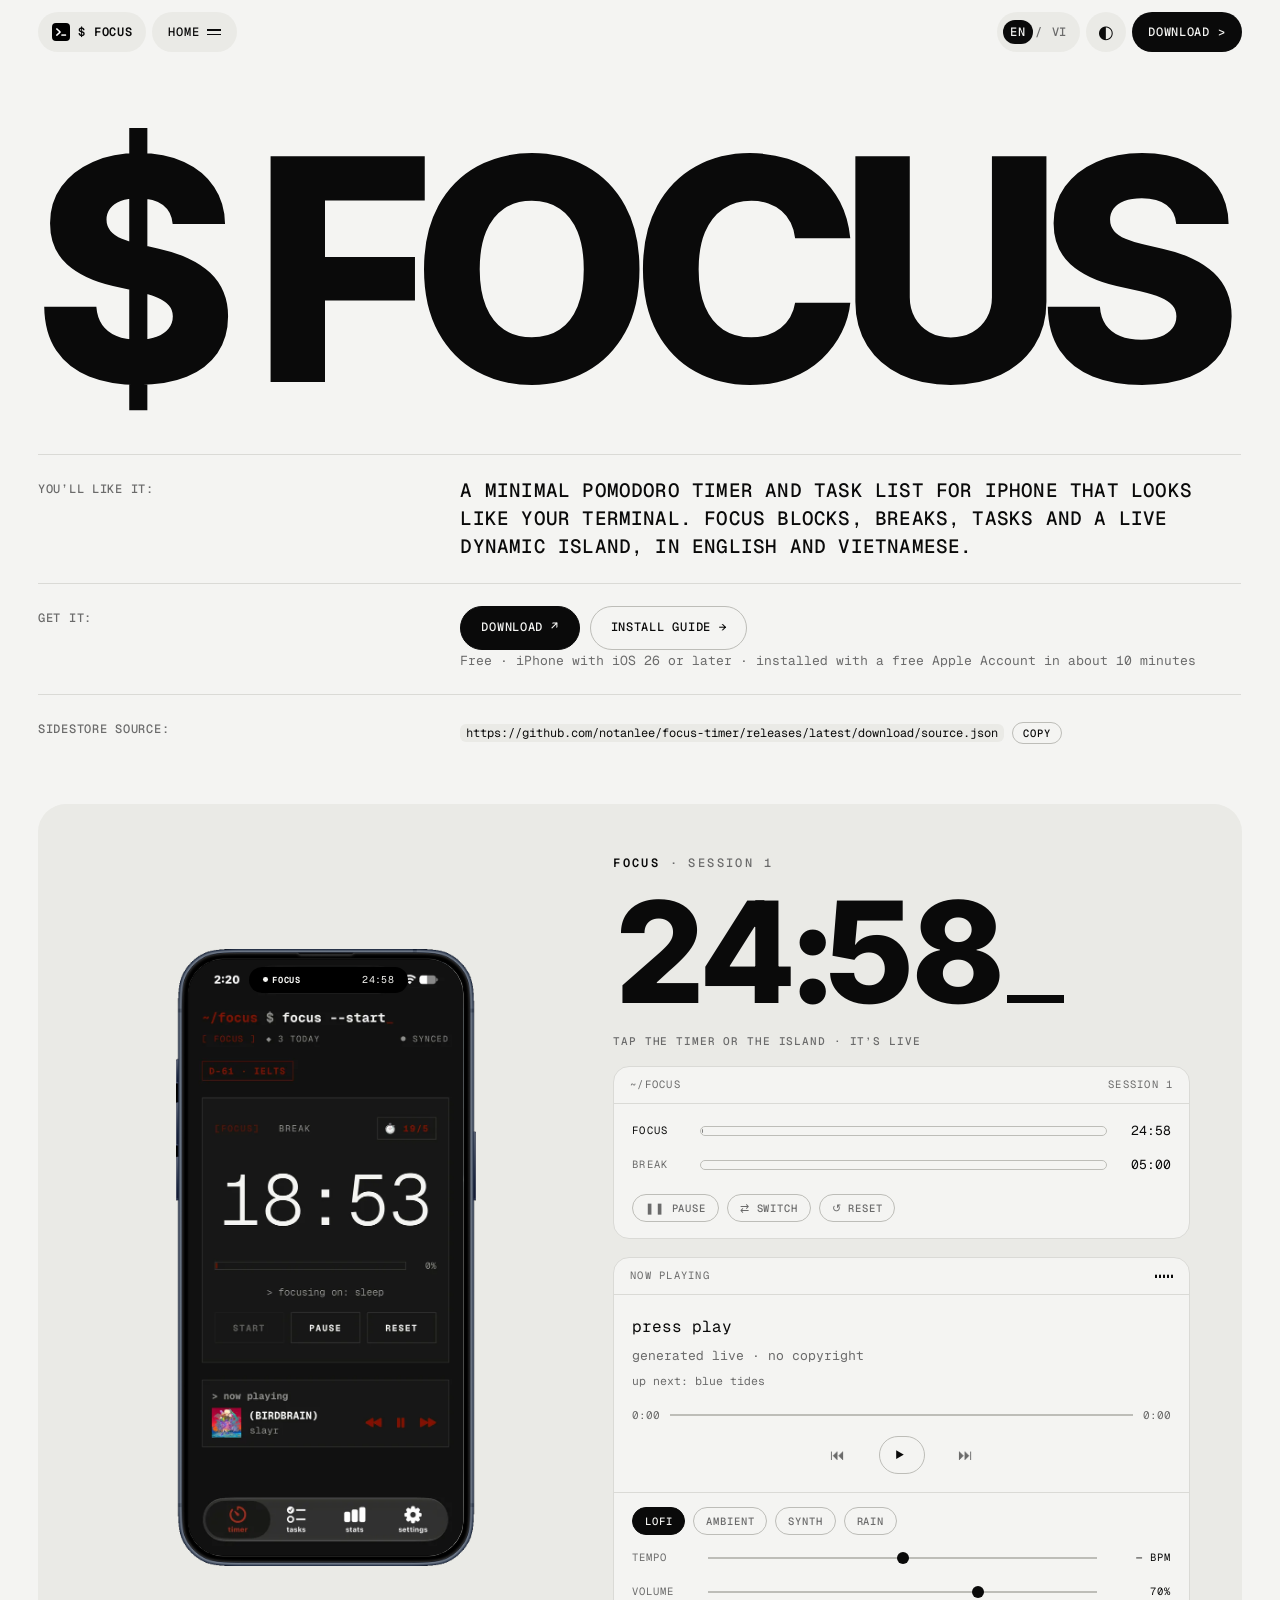
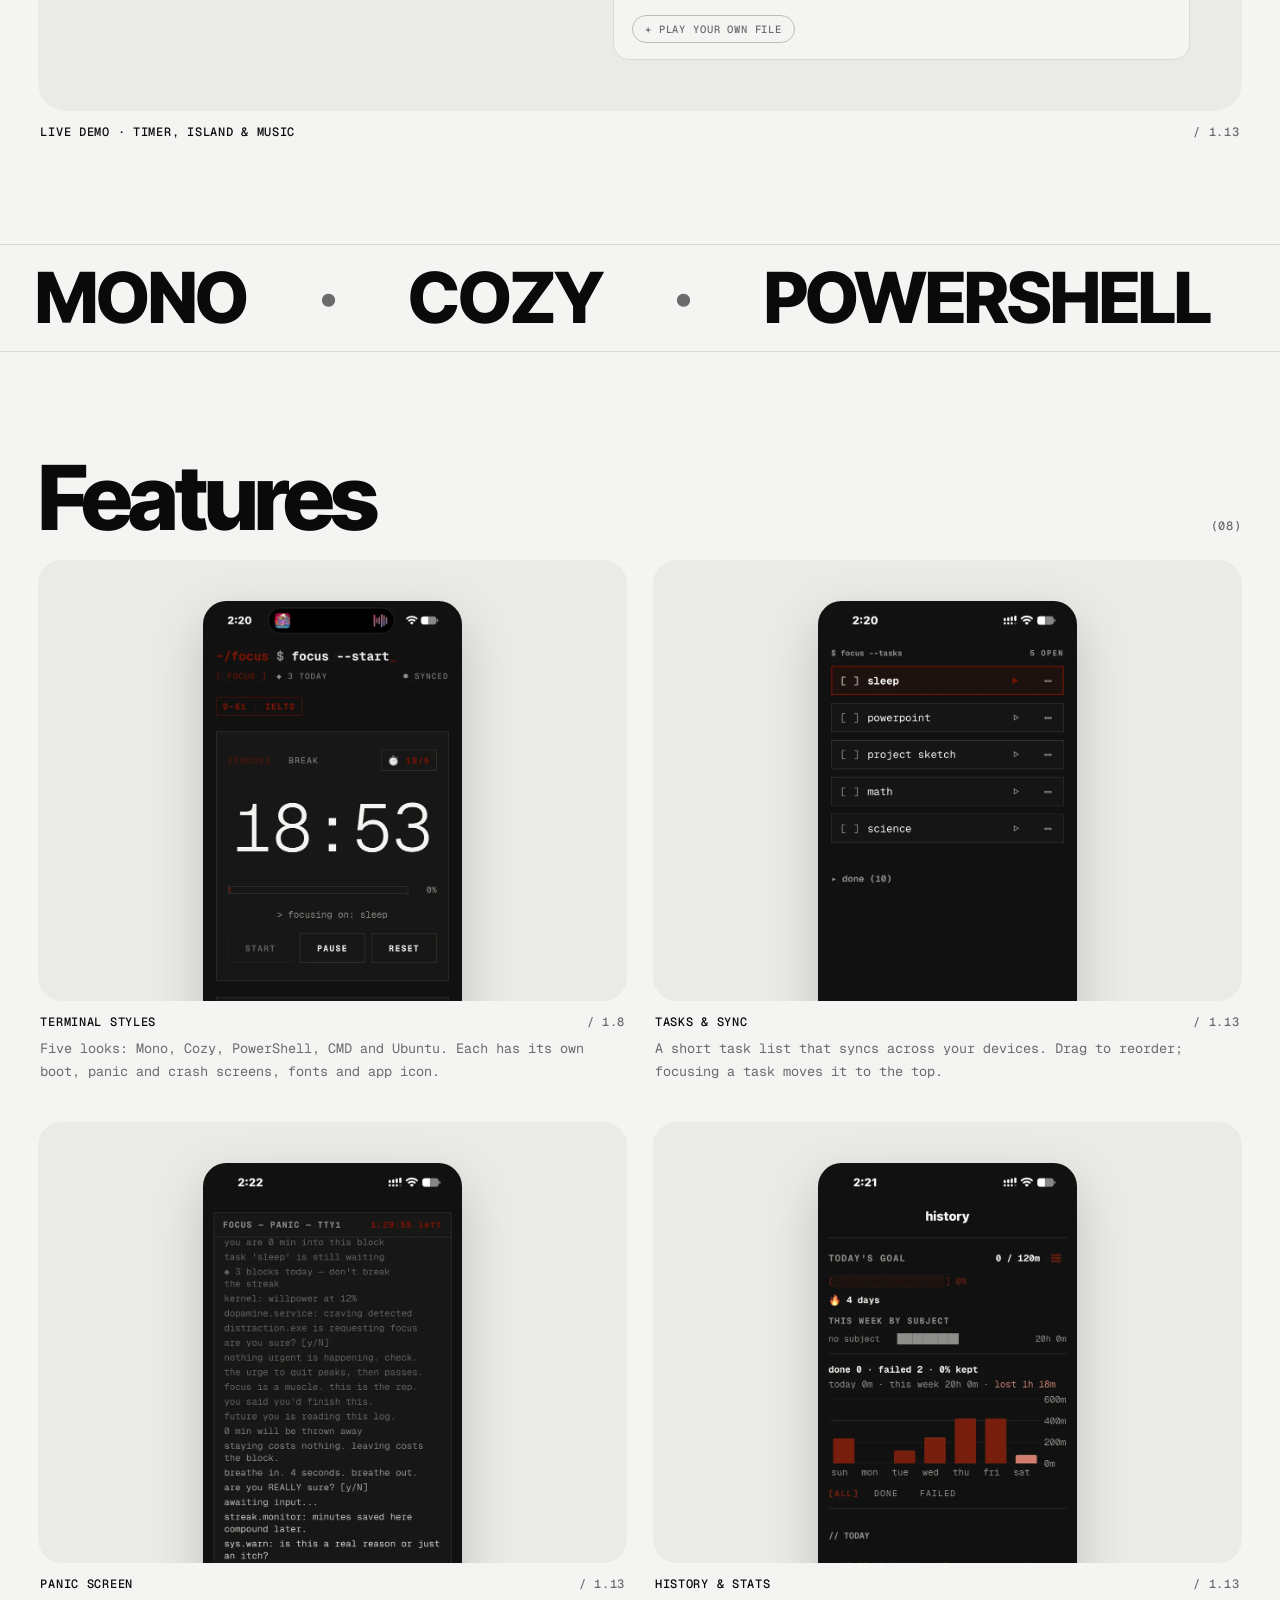
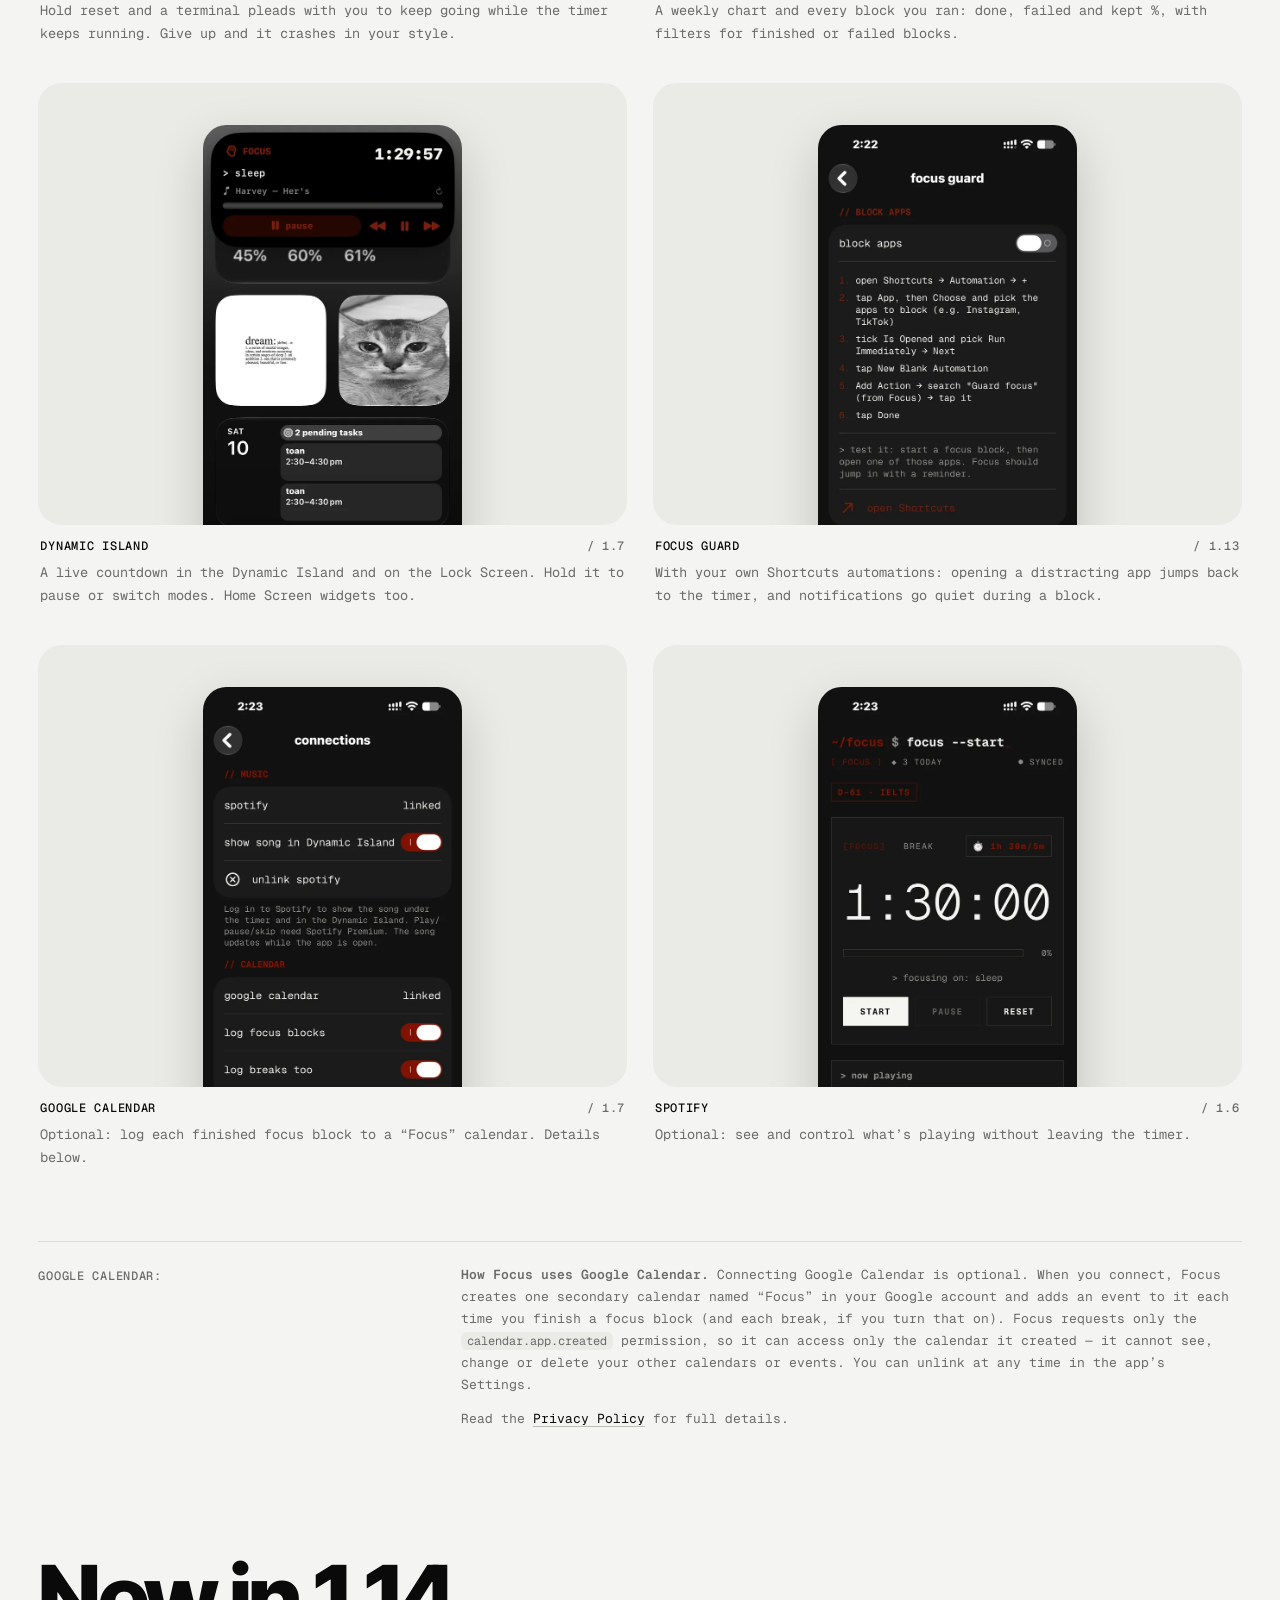
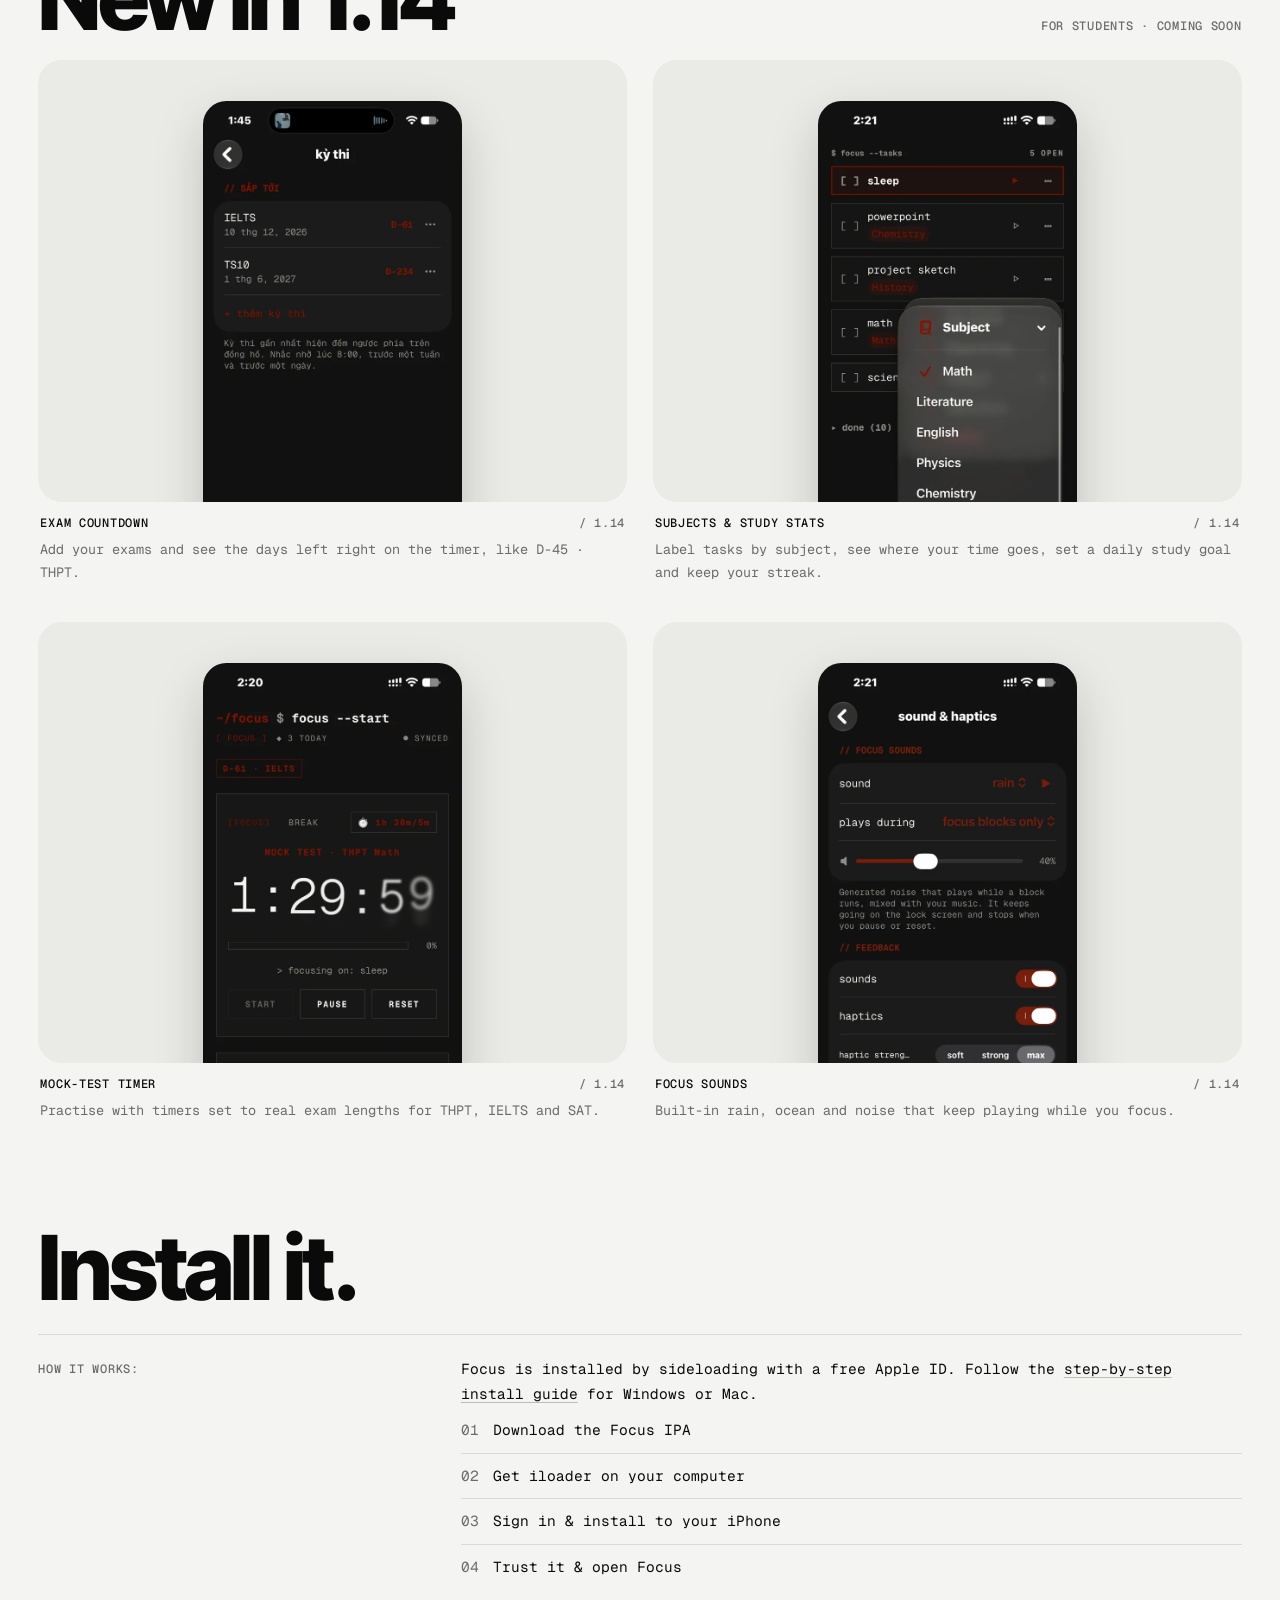
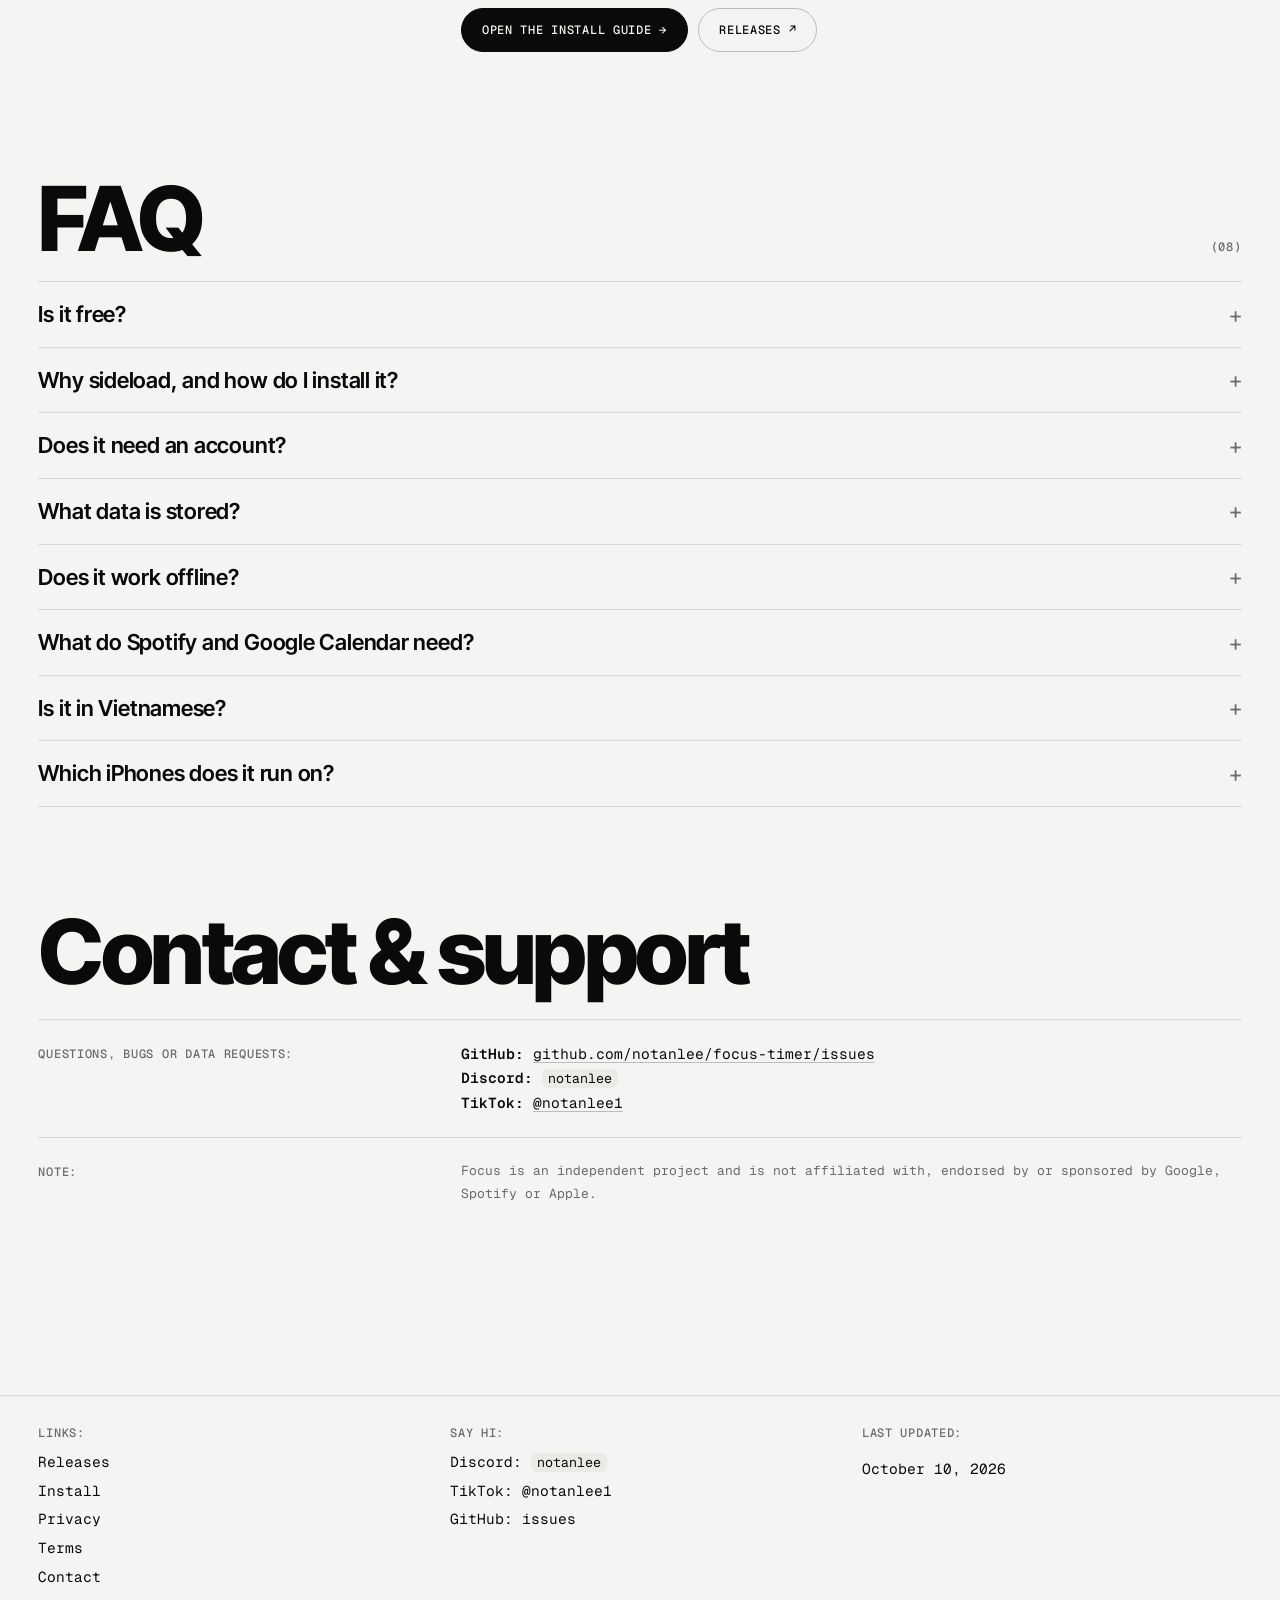
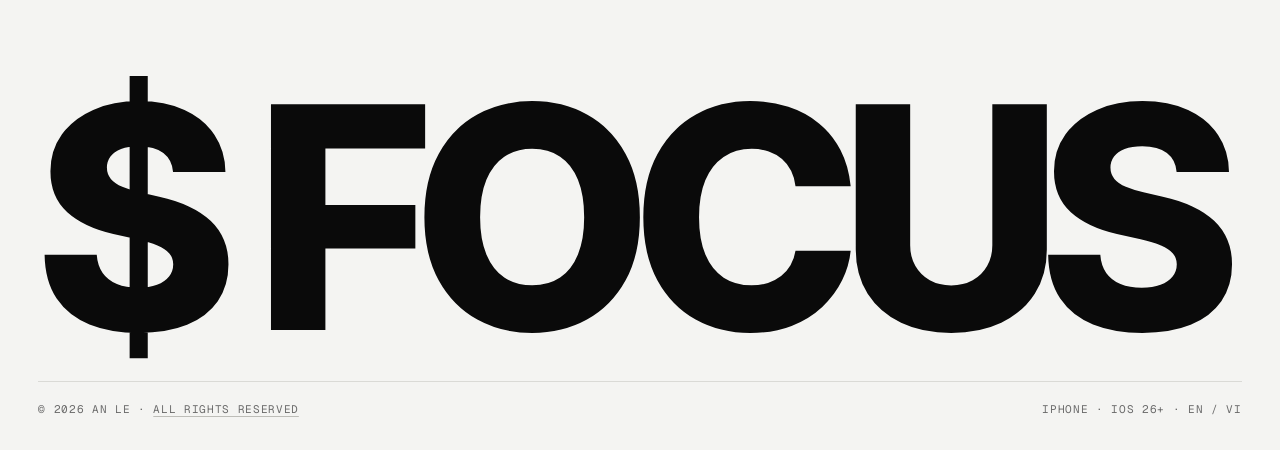
==== commit fd326e53: "Move to notanlee.github.io: update every link after the GitHub username change" ====
--- a/index.html
+++ b/index.html
@@ -9,13 +9,13 @@
 <meta name="theme-color" media="(prefers-color-scheme: light)" content="#F4F4F2">
 <meta name="theme-color" media="(prefers-color-scheme: dark)" content="#121211">
 <link rel="icon" href="logo.png?v=18">
-<link rel="canonical" href="https://sus1234trwtw.github.io/">
+<link rel="canonical" href="https://notanlee.github.io/">
 <meta property="og:type" content="website">
 <meta property="og:site_name" content="$ Focus">
 <meta property="og:title" content="$ Focus — Pomodoro timer for iPhone">
 <meta property="og:description" content="A minimal, terminal-style Pomodoro timer and task list for iPhone. Free, in English and Vietnamese, with a live Dynamic Island.">
-<meta property="og:url" content="https://sus1234trwtw.github.io/">
-<meta property="og:image" content="https://sus1234trwtw.github.io/og.png">
+<meta property="og:url" content="https://notanlee.github.io/">
+<meta property="og:image" content="https://notanlee.github.io/og.png">
 <meta property="og:image:width" content="1200">
 <meta property="og:image:height" content="630">
 <meta property="og:image:alt" content="&gt;_ focus — a pomodoro timer &amp; task list that looks like your terminal">
@@ -24,7 +24,7 @@
 <meta name="twitter:card" content="summary_large_image">
 <meta name="twitter:title" content="$ Focus — Pomodoro timer for iPhone">
 <meta name="twitter:description" content="A minimal, terminal-style Pomodoro timer and task list for iPhone. Free, in English and Vietnamese, with a live Dynamic Island.">
-<meta name="twitter:image" content="https://sus1234trwtw.github.io/og.png">
+<meta name="twitter:image" content="https://notanlee.github.io/og.png">
 <link rel="apple-touch-icon" href="logo.png?v=18">
 <link rel="preconnect" href="https://fonts.googleapis.com">
 <link rel="preconnect" href="https://fonts.gstatic.com" crossorigin>
@@ -38,28 +38,28 @@
  "@graph": [
   {
    "@type": "WebSite",
-   "@id": "https://sus1234trwtw.github.io/#website",
+   "@id": "https://notanlee.github.io/#website",
    "name": "$ Focus",
-   "url": "https://sus1234trwtw.github.io/",
+   "url": "https://notanlee.github.io/",
    "inLanguage": [
     "en",
     "vi"
    ],
    "author": {
-    "@id": "https://sus1234trwtw.github.io/#author"
+    "@id": "https://notanlee.github.io/#author"
    }
   },
   {
    "@type": "MobileApplication",
-   "@id": "https://sus1234trwtw.github.io/#app",
+   "@id": "https://notanlee.github.io/#app",
    "name": "$ Focus",
    "description": "A minimal, terminal-styled Pomodoro timer and task list for iPhone.",
    "operatingSystem": "iOS 26+",
    "applicationCategory": "ProductivityApplication",
-   "url": "https://sus1234trwtw.github.io/",
-   "image": "https://sus1234trwtw.github.io/og.png",
-   "downloadUrl": "https://github.com/SuS1234trwtw/focus-timer/releases/latest",
-   "installUrl": "https://sus1234trwtw.github.io/install.html",
+   "url": "https://notanlee.github.io/",
+   "image": "https://notanlee.github.io/og.png",
+   "downloadUrl": "https://github.com/notanlee/focus-timer/releases/latest",
+   "installUrl": "https://notanlee.github.io/install.html",
    "inLanguage": [
     "en",
     "vi"
@@ -71,7 +71,7 @@
    },
    "author": {
     "@type": "Person",
-    "@id": "https://sus1234trwtw.github.io/#author",
+    "@id": "https://notanlee.github.io/#author",
     "name": "An Le"
    }
   }
@@ -93,13 +93,13 @@
 <a href="#faq" data-i18n="nav.faq">FAQ</a>
 <a href="privacy.html" data-i18n="nav.privacy">Privacy</a>
 <a href="terms.html" data-i18n="nav.terms">Terms</a>
-<a class="ext" href="https://github.com/SuS1234trwtw/focus-timer/releases" data-i18n="nav.source">Releases</a>
-<a class="only-sm" href="https://github.com/SuS1234trwtw/focus-timer/releases/latest" data-i18n="nav.download">Download</a>
+<a class="ext" href="https://github.com/notanlee/focus-timer/releases" data-i18n="nav.source">Releases</a>
+<a class="only-sm" href="https://github.com/notanlee/focus-timer/releases/latest" data-i18n="nav.download">Download</a>
 </div></div>
 <span class="grow"></span>
 <span class="pill lang" role="group" aria-label="Language / Ngôn ngữ"><button type="button" data-lang="en" lang="en" title="English" aria-pressed="true">EN</button><i aria-hidden="true">/</i><button type="button" data-lang="vi" lang="vi" title="Tiếng Việt" aria-pressed="false">VI</button></span>
 <button class="pill icon" type="button" data-theme-toggle aria-pressed="false" aria-label="Dark mode" data-i18n-attr="aria-label:nav.theme">&#9680;</button>
-<a class="pill solid dl" href="https://github.com/SuS1234trwtw/focus-timer/releases/latest"><span data-i18n="nav.download">Download</span> &gt;</a>
+<a class="pill solid dl" href="https://github.com/notanlee/focus-timer/releases/latest"><span data-i18n="nav.download">Download</span> &gt;</a>
 </nav></header>
 
 <main id="main" class="home" tabindex="-1">
@@ -114,14 +114,14 @@
 
 <div class="row"><p class="label" data-i18n="h.get">Get it:</p><div>
 <div class="actions">
-<a class="btn solid" href="https://github.com/SuS1234trwtw/focus-timer/releases/latest" data-i18n="h.dl">Download &#8599;</a>
+<a class="btn solid" href="https://github.com/notanlee/focus-timer/releases/latest" data-i18n="h.dl">Download &#8599;</a>
 <a class="btn" href="install.html" data-i18n="h.guide">Install guide &rarr;</a>
 </div>
 <p class="fine" data-i18n="h.req">Free &middot; iPhone with iOS 26 or later &middot; installed with a free Apple Account in about 10 minutes</p>
 </div></div>
 
 <div class="row"><p class="label" data-i18n="h.ss">SideStore source:</p>
-<div class="source"><code>https://github.com/SuS1234trwtw/focus-timer/releases/latest/download/source.json</code><button class="copy" type="button" data-copy="https://github.com/SuS1234trwtw/focus-timer/releases/latest/download/source.json">copy</button></div>
+<div class="source"><code>https://github.com/notanlee/focus-timer/releases/latest/download/source.json</code><button class="copy" type="button" data-copy="https://github.com/notanlee/focus-timer/releases/latest/download/source.json">copy</button></div>
 </div>
 </section>
 
@@ -256,7 +256,7 @@
 </ol>
 <div class="actions">
 <a class="btn solid" href="install.html" data-i18n="cta.btn">Open the install guide &rarr;</a>
-<a class="btn" href="https://github.com/SuS1234trwtw/focus-timer/releases" data-i18n="hero.source">Releases &#8599;</a>
+<a class="btn" href="https://github.com/notanlee/focus-timer/releases" data-i18n="hero.source">Releases &#8599;</a>
 </div>
 </div></div>
 </section>
@@ -279,7 +279,7 @@
 <h2 class="sec-title" id="c-h" data-i18n="info.contact">Contact &amp; support</h2>
 <div class="row" style="margin-top:24px"><p class="label" data-i18n="info.ask">Questions, bugs or data requests:</p>
 <ul class="contact">
-<li><strong>GitHub:</strong> <a href="https://github.com/SuS1234trwtw/focus-timer/issues">github.com/SuS1234trwtw/focus-timer/issues</a></li>
+<li><strong>GitHub:</strong> <a href="https://github.com/notanlee/focus-timer/issues">github.com/notanlee/focus-timer/issues</a></li>
 <li><strong>Discord:</strong> <code>notanlee</code></li>
 <li><strong>TikTok:</strong> <a href="https://www.tiktok.com/@notanlee1">@notanlee1</a></li>
 </ul></div>
@@ -291,7 +291,7 @@
 <footer class="site"><div class="page">
 <div class="foot-grid">
 <div><p class="label" data-i18n="ft.links">Links:</p><ul>
-<li><a href="https://github.com/SuS1234trwtw/focus-timer/releases" data-i18n="foot.source">Releases</a></li>
+<li><a href="https://github.com/notanlee/focus-timer/releases" data-i18n="foot.source">Releases</a></li>
 <li><a href="install.html" data-i18n="nav.install">Install</a></li>
 <li><a href="privacy.html" data-i18n="foot.privacy">Privacy</a></li>
 <li><a href="terms.html" data-i18n="foot.terms">Terms</a></li>
@@ -300,12 +300,12 @@
 <div><p class="label" data-i18n="ft.say">Say hi:</p><ul>
 <li>Discord: <code>notanlee</code></li>
 <li>TikTok: <a href="https://www.tiktok.com/@notanlee1">@notanlee1</a></li>
-<li>GitHub: <a href="https://github.com/SuS1234trwtw/focus-timer/issues" data-i18n="ft.issues">issues</a></li>
+<li>GitHub: <a href="https://github.com/notanlee/focus-timer/issues" data-i18n="ft.issues">issues</a></li>
 </ul></div>
 <div><p class="label" data-i18n="ft.upd">Last updated:</p><p data-i18n="ft.date">October 10, 2026</p></div>
 </div>
 <p class="giant" aria-hidden="true">$ Focus</p>
-<div class="foot-base"><span>&copy; 2026 An Le &middot; <a data-i18n="foot.rights" href="https://github.com/SuS1234trwtw/focus-timer/blob/main/LICENSE">All rights reserved</a></span><span data-i18n="ft.req">iPhone &middot; iOS 26+ &middot; EN / VI</span></div>
+<div class="foot-base"><span>&copy; 2026 An Le &middot; <a data-i18n="foot.rights" href="https://github.com/notanlee/focus-timer/blob/main/LICENSE">All rights reserved</a></span><span data-i18n="ft.req">iPhone &middot; iOS 26+ &middot; EN / VI</span></div>
 </div></footer>
 <button class="totop" type="button" aria-label="Back to top" data-i18n-attr="aria-label:nav.top">^</button>
 
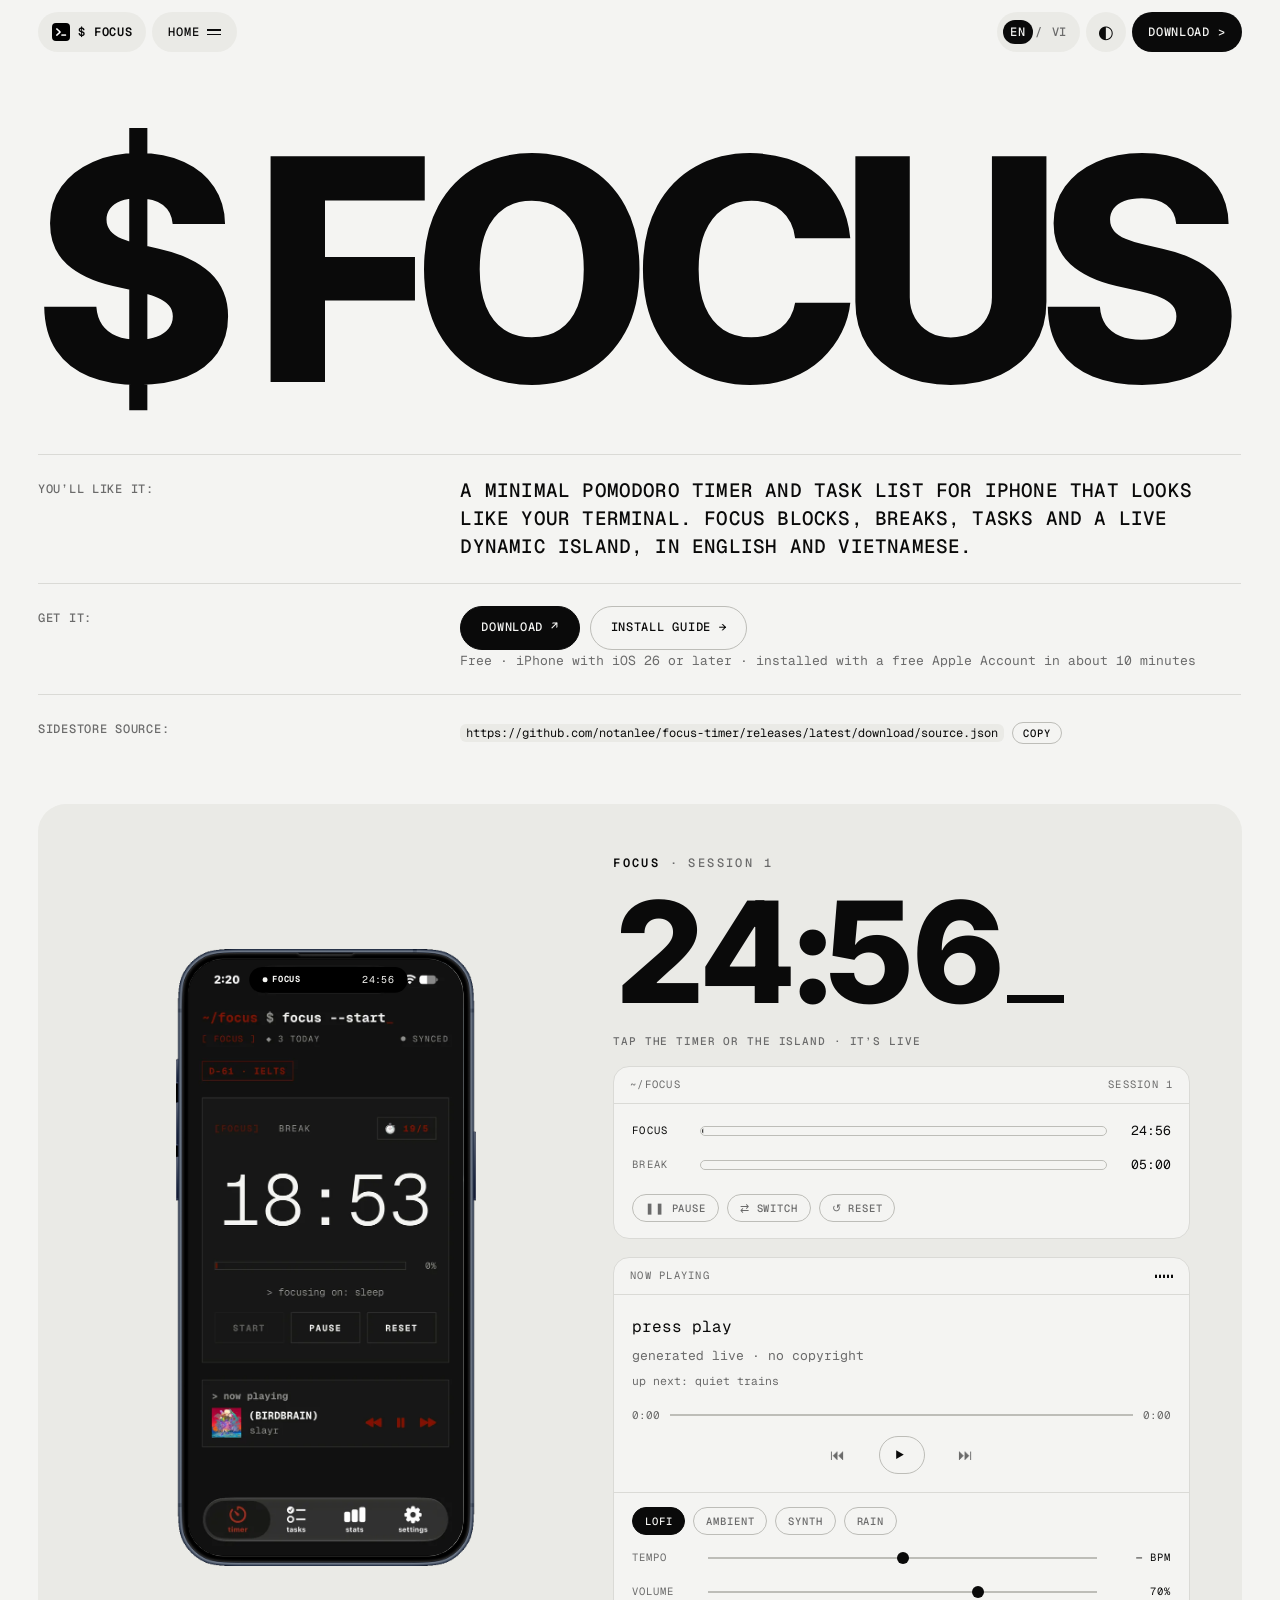
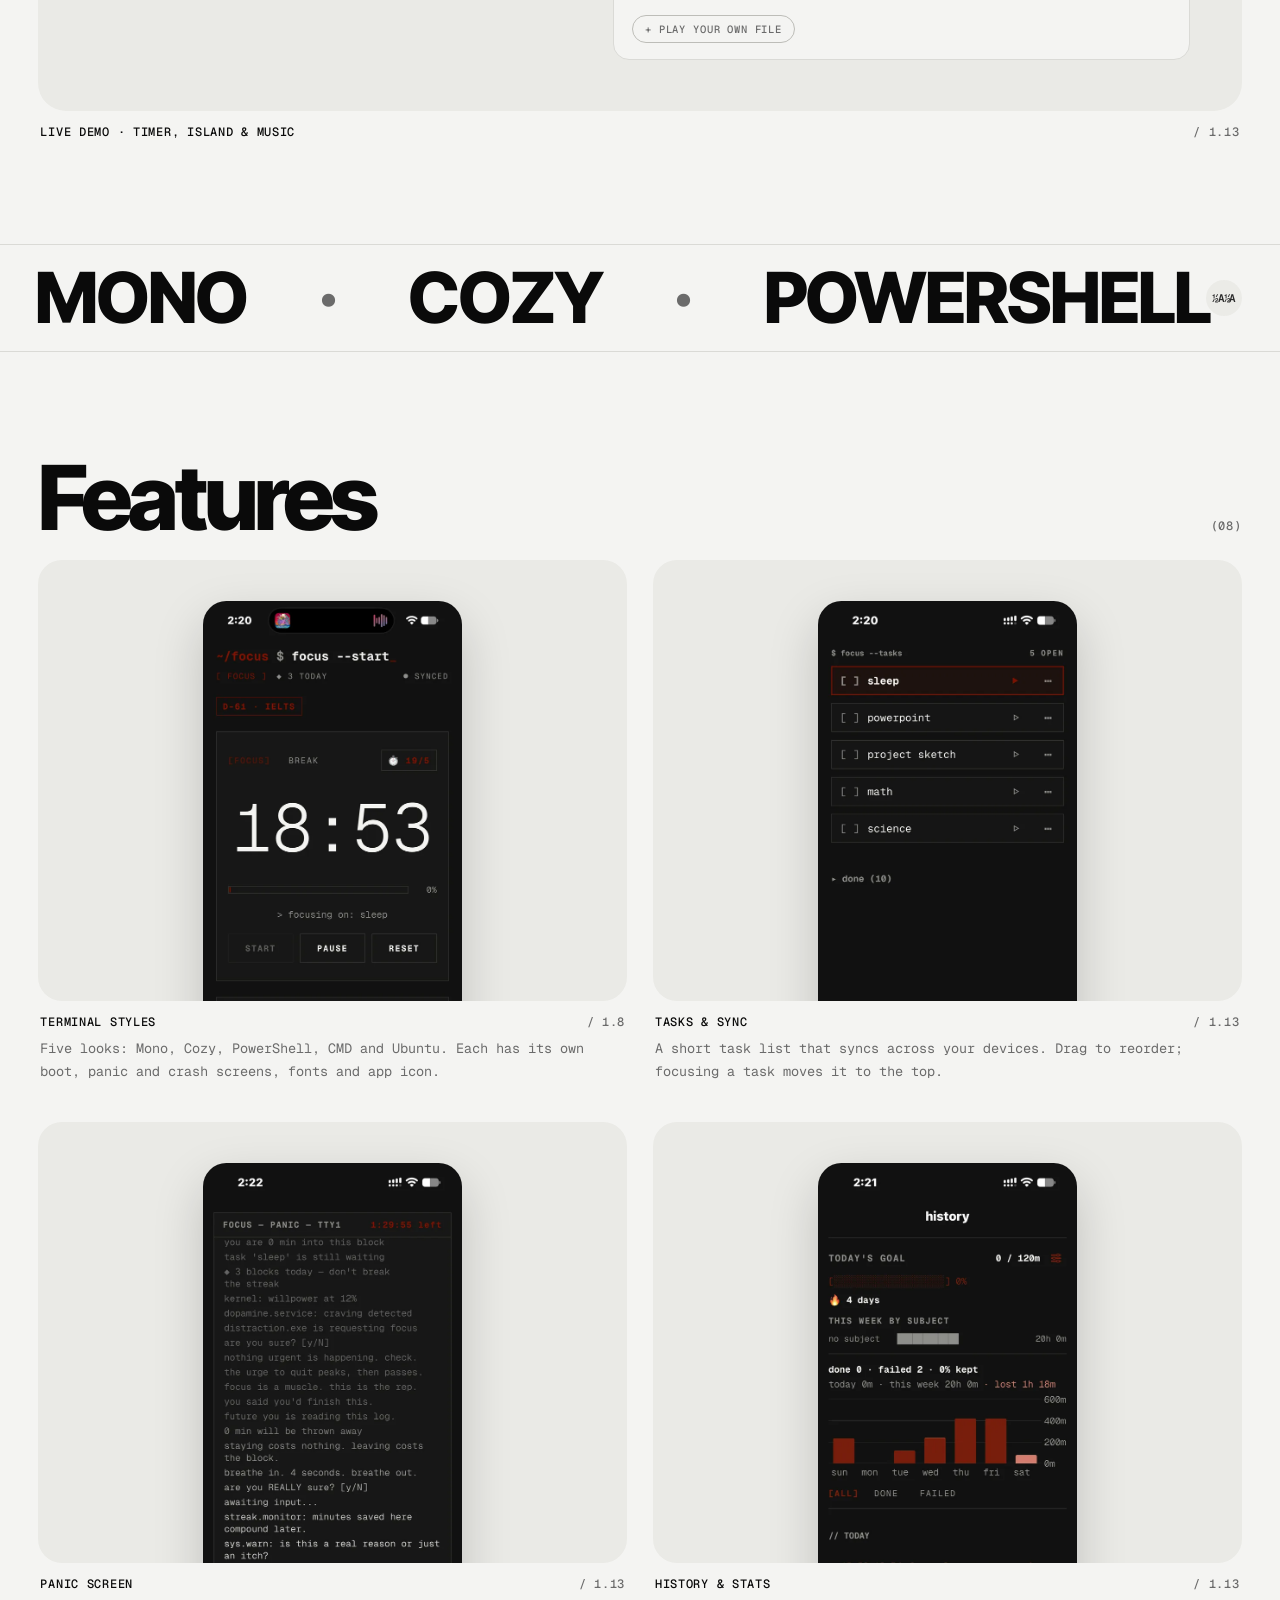
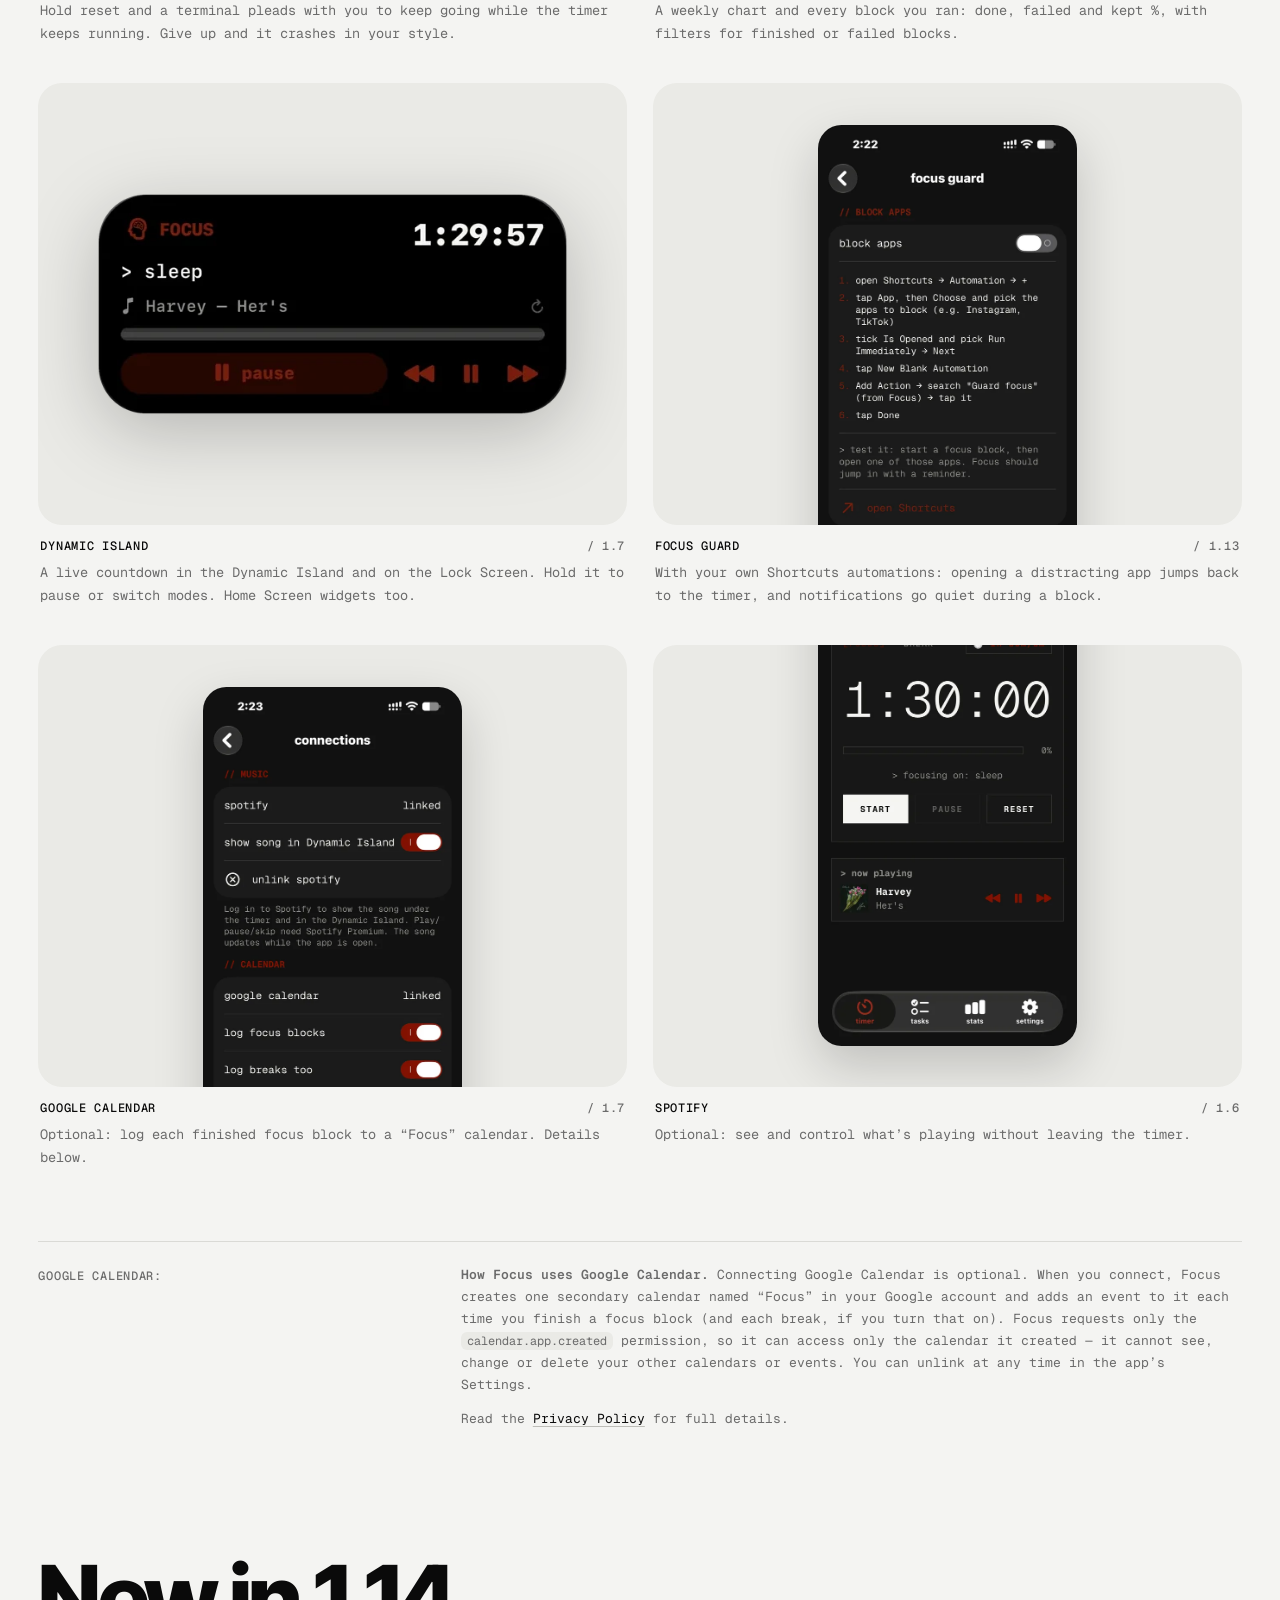
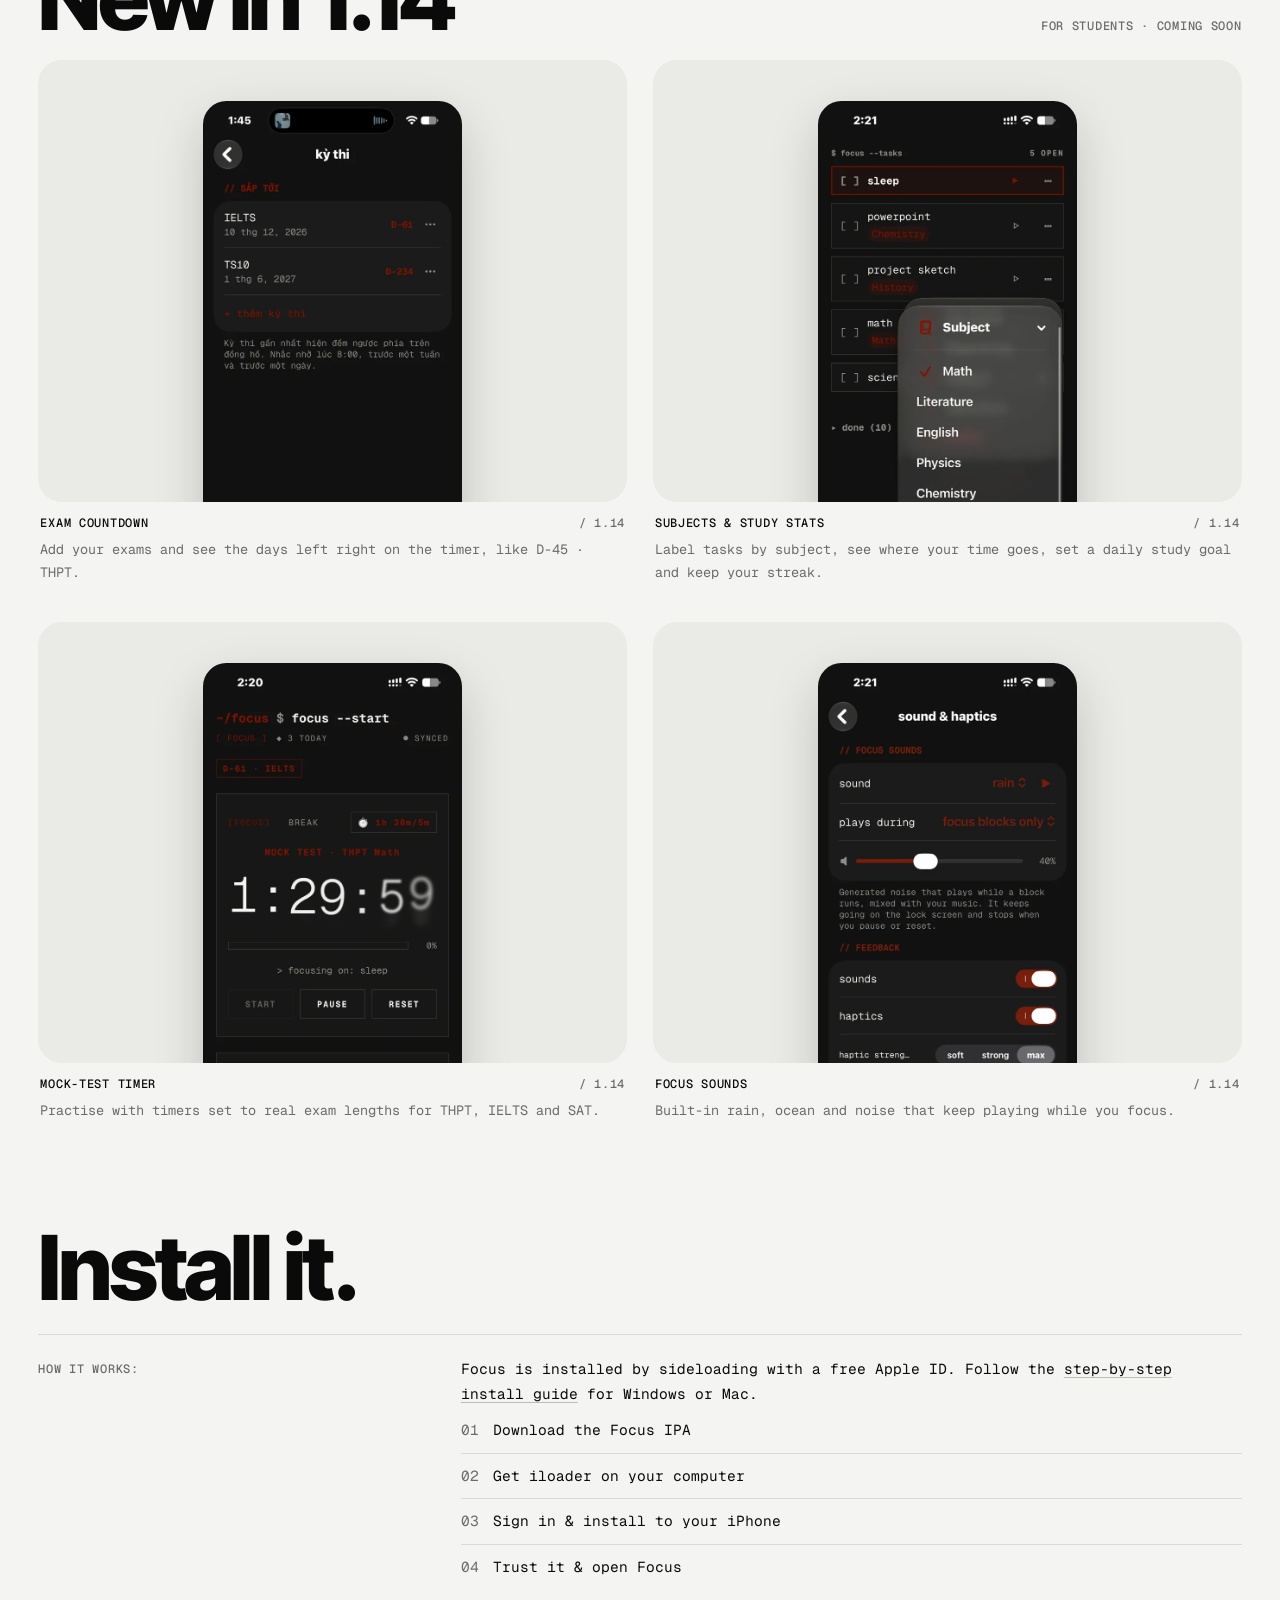
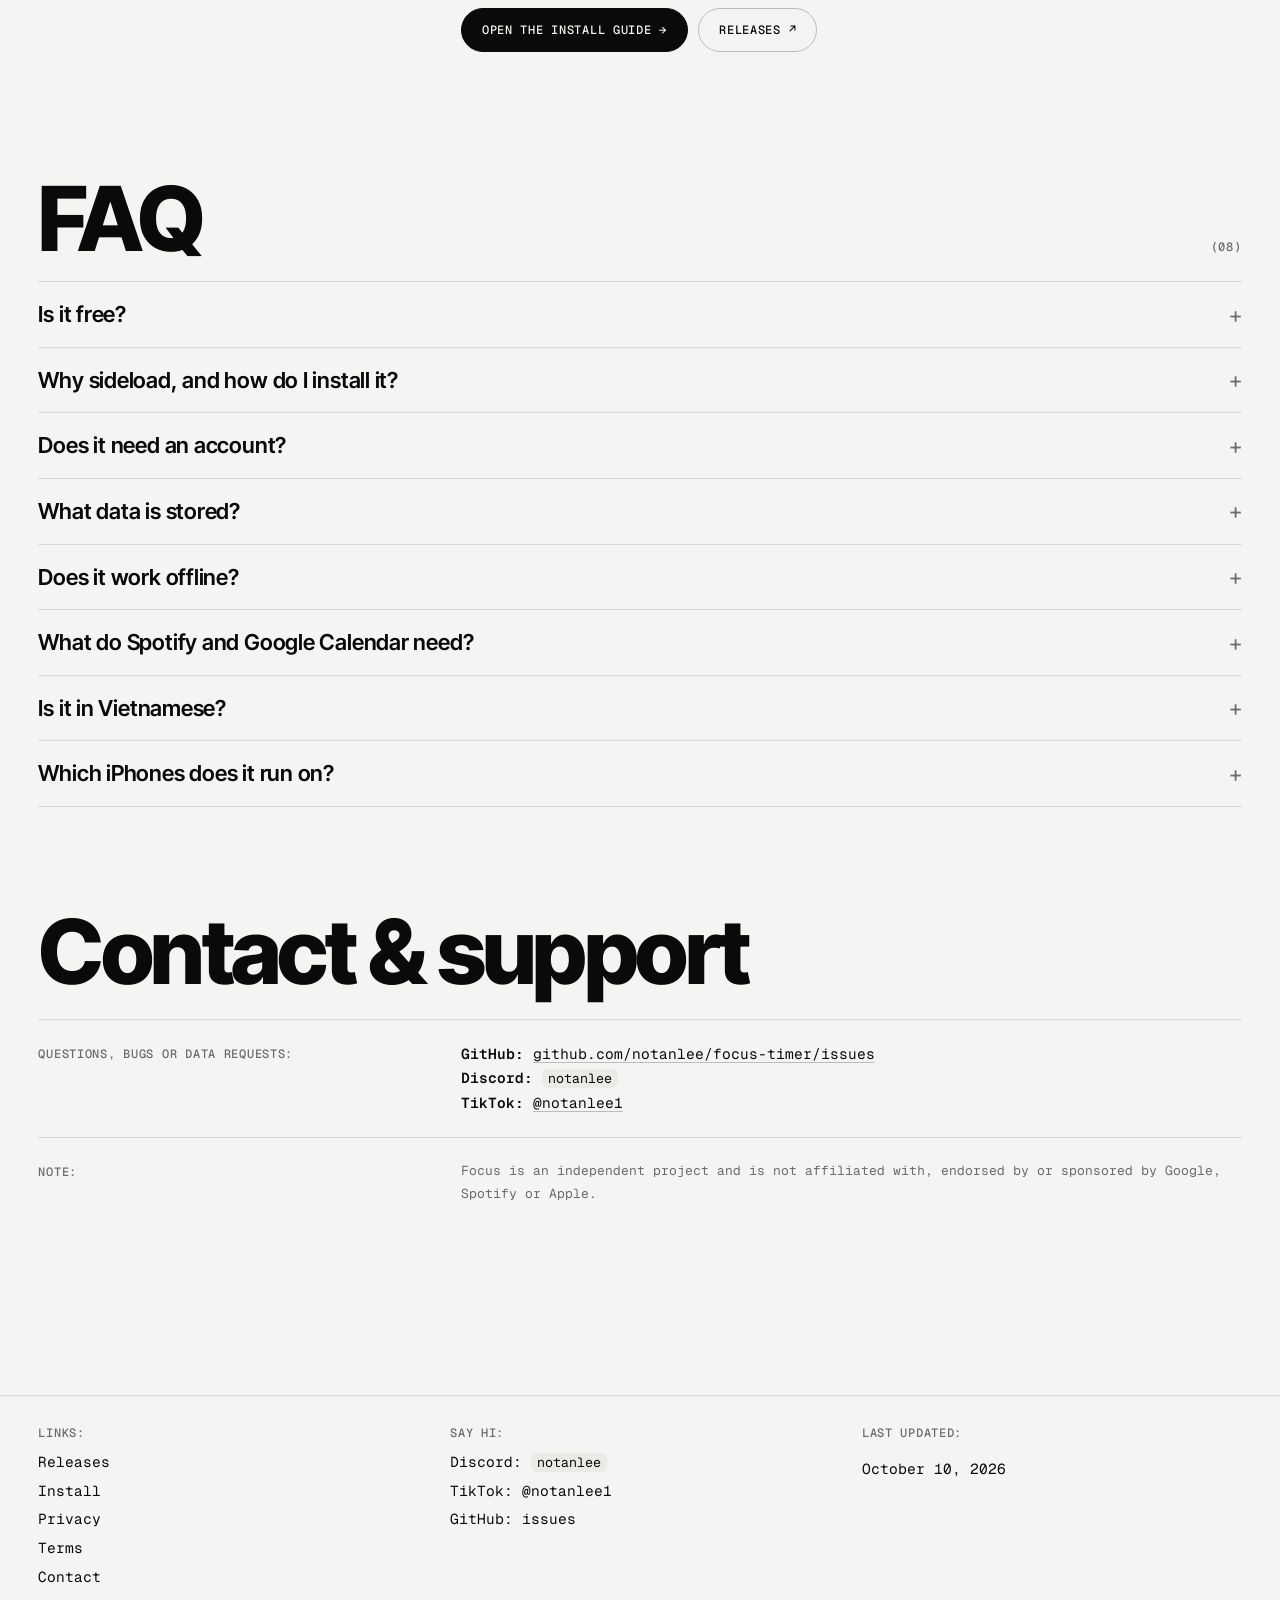
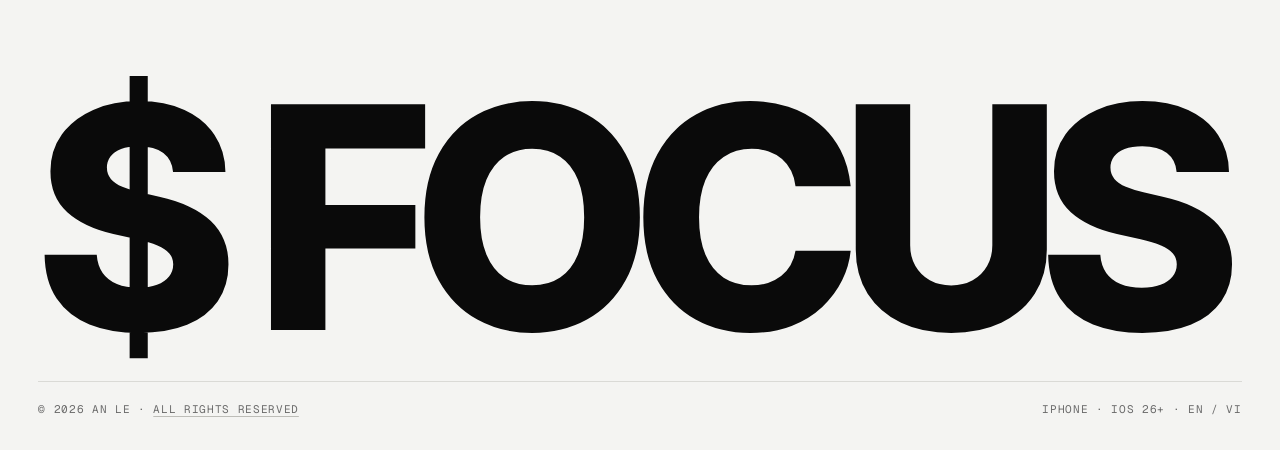
==== commit 28dab5a6: "Smooth motion (island clip-path, menu, details, theme, marquee, stepper), no load jumps, clean URLs," ====
--- a/index.html
+++ b/index.html
@@ -8,7 +8,7 @@
 <meta name="description" content="A minimal, terminal-style Pomodoro timer and task list for iPhone. Free, in English and Vietnamese, with a live Dynamic Island.">
 <meta name="theme-color" media="(prefers-color-scheme: light)" content="#F4F4F2">
 <meta name="theme-color" media="(prefers-color-scheme: dark)" content="#121211">
-<link rel="icon" href="logo.png?v=18">
+<link rel="icon" href="logo.png?v=19">
 <link rel="canonical" href="https://notanlee.github.io/">
 <meta property="og:type" content="website">
 <meta property="og:site_name" content="$ Focus">
@@ -25,13 +25,15 @@
 <meta name="twitter:title" content="$ Focus — Pomodoro timer for iPhone">
 <meta name="twitter:description" content="A minimal, terminal-style Pomodoro timer and task list for iPhone. Free, in English and Vietnamese, with a live Dynamic Island.">
 <meta name="twitter:image" content="https://notanlee.github.io/og.png">
-<link rel="apple-touch-icon" href="logo.png?v=18">
+<link rel="apple-touch-icon" href="logo.png?v=19">
 <link rel="preconnect" href="https://fonts.googleapis.com">
 <link rel="preconnect" href="https://fonts.gstatic.com" crossorigin>
 <link href="https://fonts.googleapis.com/css2?family=Geist+Mono:wght@400;500;600&amp;family=Inter+Tight:wght@600;700;800&amp;display=swap" rel="stylesheet">
-<link rel="stylesheet" href="style.css?v=18">
-<script src="i18n.js?v=18"></script>
-<script>document.documentElement.className += ' js';</script>
+<link rel="stylesheet" href="style.css?v=19">
+<script src="i18n.js?v=19"></script>
+<script>document.documentElement.className += ' js';
+// screenshots fade in when they arrive (document-level capture sees every <img> load, cached ones too)
+(function (show) { document.addEventListener('load', show, true); document.addEventListener('error', show, true); })(function (e) { if (e.target.tagName === 'IMG') e.target.classList.add('in'); });</script>
 <script type="application/ld+json">
 {
  "@context": "https://schema.org",
@@ -59,7 +61,7 @@
    "url": "https://notanlee.github.io/",
    "image": "https://notanlee.github.io/og.png",
    "downloadUrl": "https://github.com/notanlee/focus-timer/releases/latest",
-   "installUrl": "https://notanlee.github.io/install.html",
+   "installUrl": "https://notanlee.github.io/install",
    "inLanguage": [
     "en",
     "vi"
@@ -84,15 +86,15 @@
 <div class="progress" aria-hidden="true"></div>
 
 <header class="site"><nav class="bar" aria-label="Main" data-i18n-attr="aria-label:nav.main">
-<a class="pill logo" href="./" aria-label="$ Focus home" data-i18n-attr="aria-label:nav.homelbl"><img src="logo.png?v=18" alt="" width="18" height="18"><span class="txt">$ Focus</span></a>
+<a class="pill logo" href="./" aria-label="$ Focus home" data-i18n-attr="aria-label:nav.homelbl"><img src="logo.png?v=19" alt="" width="18" height="18"><span class="txt">$ Focus</span></a>
 <div class="menu-wrap"><button class="pill" id="menu-btn" type="button" aria-expanded="false" aria-controls="menu"><span data-i18n="nav.home">Home</span><span class="burger" aria-hidden="true"><i></i><i></i></span></button>
 <div class="menu" id="menu" hidden>
 <a href="./" aria-current="page" data-i18n="nav.home">Home</a>
 <a href="#features" data-i18n="nav.features">Features</a>
-<a href="install.html" data-i18n="nav.install">Install</a>
+<a href="install" data-i18n="nav.install">Install</a>
 <a href="#faq" data-i18n="nav.faq">FAQ</a>
-<a href="privacy.html" data-i18n="nav.privacy">Privacy</a>
-<a href="terms.html" data-i18n="nav.terms">Terms</a>
+<a href="privacy" data-i18n="nav.privacy">Privacy</a>
+<a href="terms" data-i18n="nav.terms">Terms</a>
 <a class="ext" href="https://github.com/notanlee/focus-timer/releases" data-i18n="nav.source">Releases</a>
 <a class="only-sm" href="https://github.com/notanlee/focus-timer/releases/latest" data-i18n="nav.download">Download</a>
 </div></div>
@@ -115,7 +117,7 @@
 <div class="row"><p class="label" data-i18n="h.get">Get it:</p><div>
 <div class="actions">
 <a class="btn solid" href="https://github.com/notanlee/focus-timer/releases/latest" data-i18n="h.dl">Download &#8599;</a>
-<a class="btn" href="install.html" data-i18n="h.guide">Install guide &rarr;</a>
+<a class="btn" href="install" data-i18n="h.guide">Install guide &rarr;</a>
 </div>
 <p class="fine" data-i18n="h.req">Free &middot; iPhone with iOS 26 or later &middot; installed with a free Apple Account in about 10 minutes</p>
 </div></div>
@@ -127,7 +129,7 @@
 
 <figure class="showcase" aria-labelledby="demo-cap">
 <div class="show">
-<div class="phone"><div class="screen"><img class="shot" src="shots/en/timer.webp" data-shot="timer" alt="Focus showing the timer during a focus block" data-i18n-attr="alt:alt.timer" width="600" height="1301" decoding="async"><div class="island" tabindex="0" role="button" aria-expanded="false" aria-label="Dynamic Island, tap to expand" data-i18n-attr="aria-label:island.aria"><span class="l js-mode">FOCUS</span><span class="r js-time">25:00</span><span class="ctl"><button type="button" class="js-toggle">&#10074;&#10074; pause</button><button data-i18n="ctl.switch" type="button" class="js-switch">&#8644; switch</button></span><span data-i18n="paused" class="note">paused</span></div></div><img class="frame" src="iphone.png" alt="" aria-hidden="true" width="744" height="1530"></div>
+<div class="phone"><div class="screen"><img class="shot" src="shots/en/timer.webp" data-shot="timer" alt="Focus showing the timer during a focus block" data-i18n-attr="alt:alt.timer" width="600" height="1301" decoding="async"><div class="island-layer"><div class="island" tabindex="0" role="button" aria-expanded="false" aria-label="Dynamic Island, tap to expand" data-i18n-attr="aria-label:island.aria"><span class="l js-mode">FOCUS</span><span class="r js-time">25:00</span><span class="ctl"><button type="button" class="js-toggle">&#10074;&#10074; pause</button><button data-i18n="ctl.switch" type="button" class="js-switch">&#8644; switch</button></span><span data-i18n="paused" class="note">paused</span></div></div></div><img class="frame" src="iphone.png" alt="" aria-hidden="true" width="744" height="1530"></div>
 <div class="demo" id="hero-inner">
 <p class="mode"><b class="js-mode">Focus</b> &middot; <span class="js-state">session 1</span></p>
 <p class="time" id="time" tabindex="0" role="button" aria-label="Focus timer, tap to pause or start" data-i18n-attr="aria-label:hero.time">25:00<span class="cursor"></span></p>
@@ -151,7 +153,7 @@
 </figure>
 </div>
 
-<div class="ticker" role="img" aria-label="Styles: Mono, Cozy, PowerShell, CMD, Ubuntu" data-i18n-attr="aria-label:tk.aria"><div class="ticker-track" aria-hidden="true"><span>Mono</span><span class="sep">&middot;</span><span>Cozy</span><span class="sep">&middot;</span><span>PowerShell</span><span class="sep">&middot;</span><span>CMD</span><span class="sep">&middot;</span><span>Ubuntu</span><span class="sep">&middot;</span><span>Mono</span><span class="sep">&middot;</span><span>Cozy</span><span class="sep">&middot;</span><span>PowerShell</span><span class="sep">&middot;</span><span>CMD</span><span class="sep">&middot;</span><span>Ubuntu</span><span class="sep">&middot;</span></div></div>
+<div class="ticker"><span class="sr" data-i18n="tk.aria">Styles: Mono, Cozy, PowerShell, CMD, Ubuntu</span><div class="ticker-track" aria-hidden="true"><span>Mono</span><span class="sep">&middot;</span><span>Cozy</span><span class="sep">&middot;</span><span>PowerShell</span><span class="sep">&middot;</span><span>CMD</span><span class="sep">&middot;</span><span>Ubuntu</span><span class="sep">&middot;</span><span>Mono</span><span class="sep">&middot;</span><span>Cozy</span><span class="sep">&middot;</span><span>PowerShell</span><span class="sep">&middot;</span><span>CMD</span><span class="sep">&middot;</span><span>Ubuntu</span><span class="sep">&middot;</span></div><button class="tk-btn" type="button" aria-pressed="false" aria-label="Pause the moving text" data-i18n-attr="aria-label:tk.pause"></button></div>
 
 <section class="sec page" id="features" aria-labelledby="f-h">
 <div class="sec-head"><h2 class="sec-title" id="f-h" data-i18n="f.h">Features</h2><p class="label">(08)</p></div>
@@ -182,7 +184,7 @@
 </article>
 
 <article class="card">
-<div class="media"><img src="shots/en/island.webp" data-shot="island" alt="The Dynamic Island expanded, with the timer, the song and music buttons" data-i18n-attr="alt:alt.island" width="600" height="1301" loading="lazy" decoding="async"></div>
+<div class="media wide"><img src="shots/en/island.webp" data-shot="island" alt="The Dynamic Island expanded, with the timer, the song and music buttons" data-i18n-attr="alt:alt.island" width="567" height="267" loading="lazy" decoding="async"></div>
 <div class="cap"><h3 data-i18n="f.island">Dynamic Island</h3><span>/ 1.7</span></div>
 <p class="desc" data-i18n="f.island.d">A live countdown in the Dynamic Island and on the Lock Screen. Hold it to pause or switch modes. Home Screen widgets too.</p>
 </article>
@@ -200,7 +202,7 @@
 </article>
 
 <article class="card">
-<div class="media"><img src="shots/en/spotify.webp" data-shot="spotify" alt="Focus showing the song playing on Spotify" data-i18n-attr="alt:alt.spotify" width="600" height="1301" loading="lazy" decoding="async"></div>
+<div class="media bottom"><img src="shots/en/spotify.webp" data-shot="spotify" alt="Focus showing the song playing on Spotify" data-i18n-attr="alt:alt.spotify" width="600" height="1301" loading="lazy" decoding="async"></div>
 <div class="cap"><h3>Spotify</h3><span>/ 1.6</span></div>
 <p class="desc" data-i18n="f.spotify.d">Optional: see and control what&rsquo;s playing without leaving the timer.</p>
 </article>
@@ -209,7 +211,7 @@
 
 <div class="row" id="calendar" style="margin-top:clamp(40px,6vw,72px)"><p class="label" data-i18n="f.cal.l">Google Calendar:</p><div class="fine">
 <p data-i18n="cal.how"><strong>How Focus uses Google Calendar.</strong> Connecting Google Calendar is optional. When you connect, Focus creates one secondary calendar named &ldquo;Focus&rdquo; in your Google account and adds an event to it each time you finish a focus block (and each break, if you turn that on). Focus requests only the <code>calendar.app.created</code> permission, so it can access only the calendar it created &mdash; it cannot see, change or delete your other calendars or events. You can unlink at any time in the app&rsquo;s Settings.</p>
-<p data-i18n="cal.read">Read the <a href="privacy.html">Privacy Policy</a> for full details.</p>
+<p data-i18n="cal.read">Read the <a href="privacy">Privacy Policy</a> for full details.</p>
 </div></div>
 </section>
 
@@ -247,7 +249,7 @@
 <section class="sec page" id="install" aria-labelledby="i-h">
 <h2 class="sec-title" id="i-h" data-i18n="cta.h">Install it.</h2>
 <div class="row" style="margin-top:24px"><p class="label" data-i18n="i.how">How it works:</p><div>
-<p data-i18n="info.p">Focus is installed by sideloading with a free Apple ID. Follow the <a href="install.html">step-by-step install guide</a> for Windows or Mac.</p>
+<p data-i18n="info.p">Focus is installed by sideloading with a free Apple ID. Follow the <a href="install">step-by-step install guide</a> for Windows or Mac.</p>
 <ol class="steps-mini">
 <li data-i18n="cta.s1">Download the Focus IPA</li>
 <li data-i18n="cta.s2">Get iloader on your computer</li>
@@ -255,7 +257,7 @@
 <li data-i18n="cta.s4">Trust it &amp; open Focus</li>
 </ol>
 <div class="actions">
-<a class="btn solid" href="install.html" data-i18n="cta.btn">Open the install guide &rarr;</a>
+<a class="btn solid" href="install" data-i18n="cta.btn">Open the install guide &rarr;</a>
 <a class="btn" href="https://github.com/notanlee/focus-timer/releases" data-i18n="hero.source">Releases &#8599;</a>
 </div>
 </div></div>
@@ -265,9 +267,9 @@
 <div class="sec-head"><h2 class="sec-title" id="q-h" data-i18n="q.h">FAQ</h2><p class="label">(08)</p></div>
 <div class="faq">
 <details><summary data-i18n="q1.q">Is it free?</summary><div class="body"><p data-i18n="q1.a">Yes. $ Focus is free, with no ads, no analytics and no tracking.</p></div></details>
-<details><summary data-i18n="q2.q">Why sideload, and how do I install it?</summary><div class="body"><p data-i18n="q2.a">Focus isn&rsquo;t on the App Store, so you install it yourself with a free Apple Account using iloader (Windows or Mac) or SideStore. Free installs expire after 7 days: re-install with iloader, or let SideStore refresh it for you. The <a href="install.html">install guide</a> walks you through it in about 10 minutes.</p></div></details>
+<details><summary data-i18n="q2.q">Why sideload, and how do I install it?</summary><div class="body"><p data-i18n="q2.a">Focus isn&rsquo;t on the App Store, so you install it yourself with a free Apple Account using iloader (Windows or Mac) or SideStore. Free installs expire after 7 days: re-install with iloader, or let SideStore refresh it for you. The <a href="install">install guide</a> walks you through it in about 10 minutes.</p></div></details>
 <details><summary data-i18n="q3.q">Does it need an account?</summary><div class="body"><p data-i18n="q3.a">No. Everyone starts as an anonymous guest whose tasks and sessions are backed up automatically. Create an email account (a 6-digit code, no password) only if you want to sync across devices.</p></div></details>
-<details><summary data-i18n="q4.q">What data is stored?</summary><div class="body"><p data-i18n="q4.a">Your tasks and session history sync to our database. Settings, custom sounds and focus guard stay on your device. No ads, analytics or tracking, and we never sell your data. The <a href="privacy.html">Privacy Policy</a> has every detail.</p></div></details>
+<details><summary data-i18n="q4.q">What data is stored?</summary><div class="body"><p data-i18n="q4.a">Your tasks and session history sync to our database. Settings, custom sounds and focus guard stay on your device. No ads, analytics or tracking, and we never sell your data. The <a href="privacy">Privacy Policy</a> has every detail.</p></div></details>
 <details><summary data-i18n="q5.q">Does it work offline?</summary><div class="body"><p data-i18n="q5.a">The timer, the island and your task list run on your iPhone. Sync, Spotify and Google Calendar need a connection; calendar events wait on your device until you&rsquo;re back online.</p></div></details>
 <details><summary data-i18n="q6.q">What do Spotify and Google Calendar need?</summary><div class="body"><p data-i18n="q6.a">Both are optional. Spotify needs your Spotify account, and access may be limited to invited accounts. Google Calendar needs a Google account and asks only for the <code>calendar.app.created</code> permission, so Focus can reach only the &ldquo;Focus&rdquo; calendar it creates.</p></div></details>
 <details><summary data-i18n="q7.q">Is it in Vietnamese?</summary><div class="body"><p data-i18n="q7.a">Yes. The app and this website are fully in English and Vietnamese. Switch here with EN / VI at the top; in the app, pick your language during setup or in Settings.</p></div></details>
@@ -292,9 +294,9 @@
 <div class="foot-grid">
 <div><p class="label" data-i18n="ft.links">Links:</p><ul>
 <li><a href="https://github.com/notanlee/focus-timer/releases" data-i18n="foot.source">Releases</a></li>
-<li><a href="install.html" data-i18n="nav.install">Install</a></li>
-<li><a href="privacy.html" data-i18n="foot.privacy">Privacy</a></li>
-<li><a href="terms.html" data-i18n="foot.terms">Terms</a></li>
+<li><a href="install" data-i18n="nav.install">Install</a></li>
+<li><a href="privacy" data-i18n="foot.privacy">Privacy</a></li>
+<li><a href="terms" data-i18n="foot.terms">Terms</a></li>
 <li><a href="./#contact" data-i18n="foot.contact">Contact</a></li>
 </ul></div>
 <div><p class="label" data-i18n="ft.say">Say hi:</p><ul>
@@ -392,7 +394,7 @@
   }, 1000);
 })();
 </script>
-<script src="player.js?v=18" defer></script>
-<script src="site.js?v=18" defer></script>
+<script src="player.js?v=19" defer></script>
+<script src="site.js?v=19" defer></script>
 </body>
 </html>
--- a/style.css
+++ b/style.css
@@ -18,8 +18,8 @@
   --line-strong: var(--hair2);
   --panel: var(--surface);
 
-  --mono: "Geist Mono", ui-monospace, SFMono-Regular, Menlo, Consolas, monospace;
-  --grot: "Inter Tight", "Helvetica Neue", Arial, sans-serif;
+  --mono: "Geist Mono", "Geist Mono Menlo", "Geist Mono Consolas", "Geist Mono Courier", ui-monospace, SFMono-Regular, Menlo, Consolas, monospace;
+  --grot: "Inter Tight", "Inter Tight Fallback", "Helvetica Neue", Arial, sans-serif;
   --gut: clamp(16px, 3vw, 40px);
   --max: 1440px;
 
@@ -31,10 +31,21 @@
   --duration-slow: 400ms;
   --ease-smooth-out: cubic-bezier(0.22, 1, 0.36, 1);
   --ease-in-out: ease-in-out;
+  --ease-out: ease-out;
   --scale-medium: 0.97;
   --scale-tiny: 0.99;
   --blur-small: 2px;
-}
+  --blur-medium: 3px;
+  --distance-micro: 4px;
+  --distance-base: 8px;
+  interpolate-size: allow-keywords; /* lets <details> animate to height: auto */
+}
+/* metric-matched local fallbacks (measured against the web fonts) so the font swap barely moves the layout,
+   the giant "$ FOCUS" hero especially. One face per local font because each needs its own numbers. */
+@font-face { font-family: "Inter Tight Fallback"; font-weight: 600 900; src: local("Arial Bold"), local("Arial-BoldMT"); size-adjust: 96.9%; ascent-override: 100.1%; descent-override: 24.8%; line-gap-override: 0%; }
+@font-face { font-family: "Geist Mono Menlo"; font-weight: 100 900; src: local("Menlo"), local("Menlo-Regular"); size-adjust: 99.6%; ascent-override: 101.4%; descent-override: 30.1%; line-gap-override: 0%; }
+@font-face { font-family: "Geist Mono Consolas"; font-weight: 100 900; src: local("Consolas"); size-adjust: 109.1%; ascent-override: 92.6%; descent-override: 27.5%; line-gap-override: 0%; }
+@font-face { font-family: "Geist Mono Courier"; font-weight: 100 900; src: local("Courier New"), local("CourierNewPSMT"); size-adjust: 100%; ascent-override: 101%; descent-override: 30%; line-gap-override: 0%; }
 @media (prefers-color-scheme: dark) {
   :root:not([data-theme="light"]) {
     --bg: #121211; --surface: #1B1B1A; --ink: #F5F5F2; --dim: #8C8C89; --hair: #33332F; --hair2: #4A4A45; --err: #E0786A;
@@ -65,6 +76,7 @@
 .wrap { max-width: 760px; margin: 0 auto; padding: 0 var(--gut); }
 .page { max-width: var(--max); margin: 0 auto; padding: 0 var(--gut); }
 .label { font: 500 12px/1.5 var(--mono); letter-spacing: 0.06em; text-transform: uppercase; color: var(--dim); margin: 0; }
+html.i18n-wait [data-i18n] { visibility: hidden; } /* i18n.js: VI text not swapped in yet */
 .sr { position: absolute; width: 1px; height: 1px; overflow: hidden; clip: rect(0 0 0 0); white-space: nowrap; }
 
 /* ---------- skip link, progress, back to top ---------- */
@@ -95,11 +107,9 @@
   display: inline-flex; align-items: center; justify-content: center; gap: 8px; height: 40px; padding: 0 16px;
   border: 0; border-radius: 999px; background: var(--surface); color: var(--ink); cursor: pointer;
   font: 500 12px/1 var(--mono); letter-spacing: 0.06em; text-transform: uppercase; text-decoration: none; white-space: nowrap;
-  transition: background-color var(--duration-fast) var(--ease-smooth-out), color var(--duration-fast) var(--ease-smooth-out);
-}
-.pill:hover { background: var(--hair); }
+  transition: background-color var(--duration-quick) var(--ease-smooth-out), color var(--duration-quick) var(--ease-smooth-out);
+}
 .pill.solid { background: var(--ink); color: var(--bg); }
-.pill.solid:hover { background: var(--dim); }
 .pill.logo { padding: 0 14px; font-weight: 600; }
 .pill.logo img { width: 18px; height: 18px; border-radius: 4px; }
 .pill.icon { width: 40px; padding: 0; font-size: 18px; }
@@ -108,20 +118,22 @@
 [aria-expanded="true"] .burger i:first-child { transform: translateY(2.25px) rotate(45deg); }
 [aria-expanded="true"] .burger i:last-child { transform: translateY(-2.25px) rotate(-45deg); }
 .lang { gap: 2px; padding: 0 6px; cursor: default; }
-.lang:hover { background: var(--surface); }
 .lang i { font-style: normal; color: var(--dim); }
 .lang button { border: 0; background: none; padding: 6px 7px; border-radius: 999px; cursor: pointer; font: inherit; letter-spacing: inherit; color: var(--dim); }
-.lang button:hover { color: var(--ink); }
 .lang button[aria-pressed="true"] { background: var(--ink); color: var(--bg); }
 .menu-wrap { position: relative; }
 .menu {
   position: absolute; left: 0; top: calc(100% + 6px); min-width: 220px; padding: 8px; border-radius: 20px;
   background: var(--surface); box-shadow: 0 12px 40px rgba(0, 0, 0, 0.12);
   display: flex; flex-direction: column;
-}
+  transform-origin: 20px 0;
+  /* closed: exit is quicker than the entrance; visibility flips after the fade so links leave the tab order */
+  opacity: 0; transform: translateY(calc(-1 * var(--distance-micro))) scale(var(--scale-medium)); visibility: hidden; pointer-events: none;
+  transition: opacity var(--duration-quick) var(--ease-smooth-out), transform var(--duration-quick) var(--ease-smooth-out), visibility 0s linear var(--duration-quick);
+}
+.menu.open { opacity: 1; transform: none; visibility: visible; pointer-events: auto; transition: opacity var(--duration-fast) var(--ease-smooth-out), transform var(--duration-fast) var(--ease-smooth-out), visibility 0s; }
 .menu[hidden] { display: none; }
-.menu a { padding: 10px 12px; border-radius: 12px; font: 500 12px var(--mono); letter-spacing: 0.06em; text-transform: uppercase; text-decoration: none; }
-.menu a:hover { background: var(--hair); }
+.menu a { padding: 10px 12px; border-radius: 12px; font: 500 12px var(--mono); letter-spacing: 0.06em; text-transform: uppercase; text-decoration: none; transition: background-color var(--duration-quick) var(--ease-smooth-out); }
 .menu a[aria-current="page"]::before { content: "> "; color: var(--dim); }
 .menu .ext::after { content: " \2197"; }
 .menu .only-sm { display: none; }
@@ -147,19 +159,16 @@
   display: inline-flex; align-items: center; justify-content: center; gap: 8px; min-height: 44px; padding: 0 20px;
   border: 1px solid var(--hair2); border-radius: 999px; background: transparent; cursor: pointer; color: var(--ink);
   font: 500 12px/1.2 var(--mono); letter-spacing: 0.06em; text-transform: uppercase; text-decoration: none; white-space: nowrap;
-  transition: background-color var(--duration-fast) var(--ease-smooth-out), color var(--duration-fast) var(--ease-smooth-out), border-color var(--duration-fast) var(--ease-smooth-out);
-}
-.btn:hover { background: var(--ink); color: var(--bg); border-color: var(--ink); }
+  transition: background-color var(--duration-quick) var(--ease-smooth-out), color var(--duration-quick) var(--ease-smooth-out), border-color var(--duration-quick) var(--ease-smooth-out);
+}
 .btn.solid { background: var(--ink); color: var(--bg); border-color: var(--ink); }
-.btn.solid:hover { background: transparent; color: var(--ink); }
 .btn[disabled] { opacity: 0.3; pointer-events: none; }
 .actions { display: flex; flex-wrap: wrap; gap: 10px; }
 .copy {
   margin-left: 6px; padding: 3px 10px; border: 1px solid var(--hair2); border-radius: 999px; background: none; cursor: pointer;
   font: 500 10.5px var(--mono); letter-spacing: 0.08em; text-transform: uppercase; vertical-align: 1px; white-space: nowrap;
-  transition: background-color var(--duration-fast) var(--ease-smooth-out), color var(--duration-fast) var(--ease-smooth-out);
-}
-.copy:hover { background: var(--ink); color: var(--bg); }
+  transition: background-color var(--duration-quick) var(--ease-smooth-out), color var(--duration-quick) var(--ease-smooth-out), border-color var(--duration-quick) var(--ease-smooth-out);
+}
 .copy.ok { background: var(--ink); color: var(--bg); border-color: var(--ink); }
 .source { display: flex; flex-wrap: wrap; align-items: center; gap: 8px; }
 .source code { font-size: 12px; }
@@ -204,9 +213,8 @@
 .mini, .chip {
   padding: 6px 12px; border: 1px solid var(--hair2); border-radius: 999px; background: none; cursor: pointer;
   font: 500 10.5px var(--mono); letter-spacing: 0.08em; text-transform: uppercase; color: var(--dim); white-space: nowrap;
-  transition: background-color var(--duration-fast) var(--ease-smooth-out), color var(--duration-fast) var(--ease-smooth-out), border-color var(--duration-fast) var(--ease-smooth-out);
-}
-.mini:hover, .chip:hover { background: var(--ink); color: var(--bg); border-color: var(--ink); }
+  transition: background-color var(--duration-quick) var(--ease-smooth-out), color var(--duration-quick) var(--ease-smooth-out), border-color var(--duration-quick) var(--ease-smooth-out);
+}
 .chip[aria-checked="true"] { background: var(--ink); color: var(--bg); border-color: var(--ink); }
 
 /* timer bars */
@@ -226,18 +234,19 @@
 .np-up { font-size: 11.5px; }
 .mq { overflow: hidden; white-space: nowrap; }
 .mq > span { display: block; overflow: hidden; text-overflow: ellipsis; }
-.mq.run > span { display: inline-block; overflow: visible; text-overflow: clip; animation: mq var(--mq-t, 8s) linear infinite; }
-@keyframes mq { 0%, 18% { transform: none; } 82%, 100% { transform: translateX(var(--mq-x, 0)); } }
-.swap { opacity: 0; transform: translateY(4px); filter: blur(var(--blur-small)); }
+.mq.run > span { display: inline-block; overflow: visible; text-overflow: clip; animation: mq var(--mq-t, 8s) var(--ease-in-out) infinite; }
+/* hold, glide to the end, hold, glide back: each glide eases in and out, no snap */
+@keyframes mq { 0%, 20% { transform: none; } 50%, 70% { transform: translateX(var(--mq-x, 0)); } 100% { transform: none; } }
+.swap { opacity: 0; transform: translateY(var(--distance-micro)); filter: blur(var(--blur-small)); }
 .np-bar { display: flex; align-items: center; gap: 10px; margin: 14px 0 12px; font-size: 11px; color: var(--dim); font-variant-numeric: tabular-nums; }
 .np-bar .track { flex: 1; height: 2px; background: var(--hair2); position: relative; }
-.np-bar .track i { position: absolute; left: 0; top: 0; bottom: 0; width: 0; background: var(--ink); }
+.np-bar .track i { position: absolute; inset: 0; background: var(--ink); transform-origin: 0 50%; transform: scaleX(0); }
 .np-ctl { display: flex; justify-content: center; gap: 18px; }
-.np-ctl button { width: 46px; height: 38px; border: 1px solid transparent; border-radius: 999px; background: none; cursor: pointer; font-size: 15px; color: var(--dim); }
-.np-ctl button:hover { color: var(--ink); border-color: var(--hair2); }
+.np-ctl button { width: 46px; height: 38px; border: 1px solid transparent; border-radius: 999px; background: none; cursor: pointer; font-size: 15px; color: var(--dim); transition: color var(--duration-quick) var(--ease-smooth-out), border-color var(--duration-quick) var(--ease-smooth-out); }
 .np-ctl .pp { color: var(--ink); border-color: var(--hair2); }
 .eq { display: inline-flex; gap: 2px; align-items: flex-end; height: 11px; }
-.eq i { width: 2px; height: 100%; background: var(--ink); transform: scaleY(0.3); transform-origin: 50% 100%; transition: transform var(--duration-micro) linear; }
+.eq i { width: 2px; height: 100%; background: var(--ink); transform: scaleY(0.3); transform-origin: 50% 100%; transition: transform var(--duration-fast) var(--ease-smooth-out); }
+.playing .eq i { transform: scaleY(0.7); transition: none; } /* static "on" level; player.js drives it inline while animating */
 .np-opts { border-top: 1px solid var(--hair); padding: 14px 18px 16px; display: flex; flex-direction: column; gap: 12px; }
 .np-row { display: flex; flex-wrap: wrap; gap: 8px; }
 .np-slider { display: grid; grid-template-columns: 62px 1fr 64px; align-items: center; gap: 12px; font-size: 10.5px; letter-spacing: 0.1em; text-transform: uppercase; color: var(--dim); }
@@ -250,46 +259,66 @@
 .np-slider input::-moz-range-thumb { width: 12px; height: 12px; border-radius: 50%; background: var(--ink); border: 0; }
 #np-track { cursor: pointer; height: 2px; }
 #np-track::after { content: ""; position: absolute; inset: -8px 0; }
-.playing .eq i { animation: eq 0.9s var(--ease-in-out) infinite alternate; }
-.playing .eq i:nth-child(2) { animation-delay: -0.3s; }
-.playing .eq i:nth-child(3) { animation-delay: -0.6s; }
-@keyframes eq { from { transform: scaleY(0.3); } to { transform: scaleY(1); } }
 
 /* ---------- iPhone frame + live island ---------- */
 .phone { position: relative; width: min(300px, 72vw); aspect-ratio: 744 / 1530; margin: 0 auto; container-type: inline-size; }
 .phone .frame { position: absolute; inset: 0; width: 100%; height: 100%; pointer-events: none; user-select: none; -webkit-user-drag: none; }
 .phone .screen { position: absolute; left: 4.052%; top: 1.66%; width: 91.705%; height: 96.68%; border-radius: 12.9% / 5.95%; overflow: hidden; background: #000; }
 .shot { position: absolute; inset: 0; width: 100%; height: 100%; object-fit: cover; }
-/* the island is hardware: always black with light text, whatever the page theme */
+/* the island is hardware: always black with light text, whatever the page theme.
+   The box is always the expanded size; the pill is a clip-path window onto it, so open / close morphs
+   only clip-path, transform and opacity (no layout). clip-path also clips hit-testing, so hover and taps
+   only land on the visible shape. Geometry in cqw of .phone: screen = 91.705cqw wide, closed pill
+   = 52.82 x 8.55cqw starting 16.69cqw in from the open box's left edge (14.86cqw from its right). */
+.island-layer { position: absolute; inset: 0; z-index: 2; pointer-events: none; }
+.island-layer:has(.island:focus-visible) { filter: drop-shadow(1.5px 0 0 #F5F5F2) drop-shadow(-1.5px 0 0 #F5F5F2) drop-shadow(0 1.5px 0 #F5F5F2) drop-shadow(0 -1.5px 0 #F5F5F2); }
 .island {
   --ink: #F5F5F2; --hair2: rgba(245, 245, 242, 0.32); --dim: rgba(245, 245, 242, 0.6);
-  position: absolute; z-index: 2; left: 22.2%; top: 1.3%; width: 57.6%; height: 4.3%;
-  display: flex; flex-wrap: nowrap; align-items: center; align-content: center; justify-content: space-between;
-  column-gap: 2cqw; row-gap: 0; padding: 0 4.5cqw; border-radius: 999px; background: #000; color: var(--ink);
-  font: 2.9cqw var(--mono); letter-spacing: 0.08em; overflow: hidden; cursor: pointer;
-  user-select: none; -webkit-user-select: none; -webkit-tap-highlight-color: transparent;
-  transition: left var(--duration-medium) var(--ease-smooth-out), width var(--duration-medium) var(--ease-smooth-out), height var(--duration-medium) var(--ease-smooth-out), border-radius var(--duration-medium) var(--ease-smooth-out), row-gap var(--duration-medium) var(--ease-smooth-out), transform var(--duration-quick) var(--ease-smooth-out);
-}
-.island:not(.open):hover { transform: scale(1.03); }
-.island:active { transform: scale(var(--scale-tiny)); }
-.island:focus-visible { outline: 2px solid #F5F5F2; outline-offset: 2px; }
-.island .l { display: flex; align-items: center; gap: 1.6cqw; text-transform: uppercase; font-weight: 700; }
+  --dur: var(--duration-fast); /* close */
+  position: absolute; left: 4%; top: 1.3%; width: 92%; height: 11.5%; pointer-events: auto;
+  background: #000; color: var(--ink); font: 2.9cqw var(--mono); letter-spacing: 0.08em; cursor: pointer;
+  user-select: none; -webkit-user-select: none; -webkit-tap-highlight-color: transparent; outline: none;
+  clip-path: inset(0 14.86cqw calc(100% - 8.55cqw) 16.69cqw round 4.27cqw);
+  transform-origin: 50% 4.27cqw;
+  transition: clip-path var(--dur) var(--ease-smooth-out), transform var(--duration-quick) var(--ease-smooth-out);
+}
+.island.open { --dur: var(--duration-medium); clip-path: inset(0 0 0 0 round 9cqw); }
+.island:not(.open):active { transform: scale(var(--scale-tiny)); }
+.island .l, .island .r {
+  position: absolute; top: 6.5cqw; translate: 0 -50%; white-space: nowrap;
+  transition: transform var(--dur) var(--ease-smooth-out);
+}
+.island .l { left: 5cqw; display: flex; align-items: center; gap: 1.6cqw; text-transform: uppercase; font-weight: 700; transform: translate(16.19cqw, -2.23cqw); }
+.island .r { right: 5cqw; font-variant-numeric: tabular-nums; letter-spacing: 0.04em; font-size: 3.3cqw; transform: translate(-14.36cqw, -2.23cqw); }
+.island.open .l, .island.open .r { transform: none; }
 .island .l::before { content: ""; width: 1.6cqw; height: 1.6cqw; border-radius: 50%; background: var(--ink); animation: blink 1.6s steps(1) infinite; }
 .island.paused .l::before { animation: none; opacity: 0.35; }
-.island .r { font-variant-numeric: tabular-nums; letter-spacing: 0.04em; font-size: 3.3cqw; }
-.island .ctl, .island .note { display: none; width: 100%; }
-.island.open { flex-wrap: wrap; left: 4%; width: 92%; height: 11.5%; border-radius: 9cqw; row-gap: 3cqw; }
-.island.open .ctl { display: flex; gap: 2.5cqw; animation: ctlIn var(--duration-fast) var(--ease-smooth-out) var(--duration-micro) both; }
-.island.open.paused .ctl { display: none; }
-.island.open.paused .note { display: block; text-align: center; font-size: 2.4cqw; letter-spacing: 0.14em; color: var(--dim); animation: ctlIn var(--duration-fast) var(--ease-smooth-out) both; }
-@keyframes ctlIn { from { opacity: 0; transform: scale(var(--scale-medium)); filter: blur(var(--blur-small)); } }
-.island .ctl button { flex: 1; border: 1px solid var(--hair2); border-radius: 999px; padding: 1.6cqw 0; background: none; cursor: pointer; font-size: 2.5cqw; letter-spacing: 0.12em; color: var(--dim); text-transform: uppercase; white-space: nowrap; }
-.island .ctl button:hover { background: var(--ink); color: #000; }
+/* second row: controls while running, "paused" while paused; both cross-fade in place */
+.island .ctl, .island .note {
+  position: absolute; left: 5cqw; right: 5cqw; bottom: 4.2cqw;
+  opacity: 0; transform: scale(var(--scale-medium)); filter: blur(var(--blur-small)); visibility: hidden;
+  transition: opacity var(--duration-quick) var(--ease-smooth-out), transform var(--duration-quick) var(--ease-smooth-out), filter var(--duration-quick) var(--ease-smooth-out), visibility 0s linear var(--duration-quick);
+}
+.island .ctl { display: flex; gap: 2.5cqw; }
+.island .note { text-align: center; font-size: 2.4cqw; letter-spacing: 0.14em; color: var(--dim); line-height: 6.5cqw; }
+.island.open:not(.paused) .ctl, .island.open.paused .note {
+  opacity: 1; transform: none; filter: none; visibility: visible;
+  transition: opacity var(--duration-fast) var(--ease-smooth-out) var(--duration-micro), transform var(--duration-fast) var(--ease-smooth-out) var(--duration-micro), filter var(--duration-fast) var(--ease-smooth-out) var(--duration-micro), visibility 0s;
+}
+.island .ctl button { flex: 1; border: 1px solid var(--hair2); border-radius: 999px; padding: 1.6cqw 0; background: none; cursor: pointer; font-size: 2.5cqw; letter-spacing: 0.12em; color: var(--dim); text-transform: uppercase; white-space: nowrap; transition: background-color var(--duration-quick) var(--ease-smooth-out), color var(--duration-quick) var(--ease-smooth-out); }
 
 /* ---------- ticker (style names) ---------- */
-.ticker { margin: clamp(56px, 8vw, 120px) 0 0; padding: 18px 0; border-block: 1px solid var(--hair); overflow: hidden; }
+.ticker { position: relative; margin: clamp(56px, 8vw, 120px) 0 0; padding: 18px 0; border-block: 1px solid var(--hair); overflow: hidden; }
 .ticker-track { display: flex; width: max-content; animation: ticker 32s linear infinite; }
-.ticker:hover .ticker-track { animation-play-state: paused; }
+/* site.js eases the speed down on hover and holds it at 0 when paused; this is the no-JS fallback */
+html:not(.js) .ticker:hover .ticker-track, .ticker.stopped .ticker-track { animation-play-state: paused; }
+.tk-btn {
+  position: absolute; right: var(--gut); top: 50%; translate: 0 -50%; width: 36px; height: 36px; border: 0; border-radius: 50%;
+  background: var(--surface); color: var(--ink); cursor: pointer; font: 600 11px/1 var(--mono);
+  opacity: 0.85; transition: opacity var(--duration-quick) var(--ease-smooth-out), background-color var(--duration-quick) var(--ease-smooth-out);
+}
+.tk-btn::before { content: "½A½A"; letter-spacing: -0.1em; }
+.tk-btn[aria-pressed="true"]::before { content: "B6"; letter-spacing: 0; }
 .ticker span { padding: 0 0.5em; font: 800 clamp(32px, 5.5vw, 80px)/1 var(--grot); letter-spacing: -0.03em; text-transform: uppercase; white-space: nowrap; }
 .ticker .sep { color: var(--dim); }
 @keyframes ticker { to { transform: translateX(-50%); } }
@@ -303,9 +332,16 @@
 }
 .media img {
   width: 44%; height: auto; border-radius: 9% / 4.2%; box-shadow: 0 20px 50px rgba(0, 0, 0, 0.18);
-  transition: transform var(--duration-slow) var(--ease-smooth-out);
-}
-.card:hover .media img { transform: translateY(-8px); }
+  transition: transform var(--duration-fast) var(--ease-smooth-out), opacity var(--duration-slow) var(--ease-in-out);
+}
+/* now-playing sits low in the Spotify shot: show the bottom of the phone instead of the top */
+.media.bottom { align-items: flex-end; padding: 0 0 7%; }
+/* island shot is cropped to just the island (wide, transparent corners): centred, no phone frame */
+.media.wide { align-items: center; padding: 0; }
+.media.wide img { width: 80%; border-radius: 0; box-shadow: none; filter: drop-shadow(0 18px 36px rgba(0, 0, 0, 0.22)); }
+/* screenshots fade in once loaded (the "in" class comes from a load listener in <head>); no-JS shows them as is */
+html.js .media img:not(.in), html.js .phone .shot:not(.in) { opacity: 0; }
+.phone .shot { transition: opacity var(--duration-slow) var(--ease-in-out); }
 .card .desc { margin: 6px 2px 0; color: var(--dim); font-size: 13.5px; }
 .badge { display: inline-block; margin-left: 8px; padding: 1px 8px; border-radius: 999px; background: var(--ink); color: var(--bg); font-size: 10px; }
 /* placeholder frame for screenshots that aren't in yet: a dark phone screen with a prompt */
@@ -332,6 +368,12 @@
 }
 .faq summary::-webkit-details-marker { display: none; }
 .faq summary::after { content: "+"; flex: none; font: 400 22px/1 var(--mono); color: var(--dim); transition: transform var(--duration-fast) var(--ease-smooth-out); }
+/* accordion: height to auto where ::details-content + interpolate-size exist; elsewhere it just opens */
+details::details-content {
+  block-size: 0; overflow: hidden; opacity: 0;
+  transition: block-size var(--duration-fast) var(--ease-smooth-out), opacity var(--duration-fast) var(--ease-smooth-out), content-visibility var(--duration-fast) allow-discrete;
+}
+details[open]::details-content { block-size: auto; opacity: 1; }
 .faq details[open] summary::after { transform: rotate(45deg); }
 .faq .body { padding: 0 0 20px; color: var(--dim); max-width: 760px; }
 .faq .body p { margin: 0; }
@@ -368,9 +410,8 @@
 .path-btn {
   display: flex; flex-direction: column; gap: 6px; padding: 18px; text-align: left; text-decoration: none;
   border: 1px solid var(--hair2); border-radius: 20px; background: transparent; cursor: pointer;
-  transition: border-color var(--duration-fast) var(--ease-smooth-out), background-color var(--duration-fast) var(--ease-smooth-out), color var(--duration-fast) var(--ease-smooth-out);
-}
-.path-btn:hover { border-color: var(--ink); }
+  transition: border-color var(--duration-quick) var(--ease-smooth-out), background-color var(--duration-quick) var(--ease-smooth-out), color var(--duration-quick) var(--ease-smooth-out);
+}
 .path-btn .k { font-size: 10.5px; letter-spacing: 0.12em; color: var(--dim); text-transform: uppercase; }
 .path-btn b { font-size: 14px; font-weight: 600; }
 .path-btn span { font-size: 12px; color: var(--dim); line-height: 1.55; }
@@ -381,7 +422,7 @@
 main.doc .guide-head h2 { margin: 0; padding: 0; border: 0; }
 .guide-head .count { font-size: 11px; letter-spacing: 0.1em; color: var(--dim); text-transform: uppercase; font-variant-numeric: tabular-nums; }
 .dots { display: none; gap: 4px; margin: 16px 0 0; }
-.dots button { flex: 1; height: 4px; padding: 0; border: 0; border-radius: 999px; background: var(--hair2); cursor: pointer; }
+.dots button { flex: 1; height: 4px; padding: 0; border: 0; border-radius: 999px; background: var(--hair2); cursor: pointer; transition: background-color var(--duration-fast) var(--ease-smooth-out); }
 .dots button.on { background: var(--ink); }
 main.doc .steps { list-style: none; margin: 18px 0 0; padding: 0; }
 main.doc .steps > li::before { content: none; }
@@ -394,12 +435,15 @@
 .step-nav { display: none; justify-content: space-between; align-items: center; gap: 12px; margin-top: 4px; }
 .step-nav .btn { min-width: 120px; }
 .all-toggle { background: none; border: 0; color: var(--dim); font-size: 10.5px; letter-spacing: 0.1em; text-transform: uppercase; cursor: pointer; text-decoration: underline; text-decoration-color: var(--hair2); text-underline-offset: 3px; }
-.all-toggle:hover { color: var(--ink); }
+.all-toggle { transition: color var(--duration-quick) var(--ease-smooth-out); }
 html.js .guide[hidden] { display: none; }
 html.js .guide.stepper .dots, html.js .guide.stepper .step-nav { display: flex; }
 html.js .guide.stepper .step { display: none; }
 html.js .guide.stepper .step.cur { display: block; animation: stepIn var(--duration-fast) var(--ease-smooth-out); }
-@keyframes stepIn { from { opacity: 0; transform: translateY(6px); } }
+html.js .guide.stepper .step.cur.back { animation-name: stepBack; }
+/* page slide: next comes in from the right, back from the left */
+@keyframes stepIn { from { opacity: 0; transform: translateX(var(--distance-base)); filter: blur(var(--blur-medium)); } }
+@keyframes stepBack { from { opacity: 0; transform: translateX(calc(-1 * var(--distance-base))); filter: blur(var(--blur-medium)); } }
 .guide .show-all-nav { display: none; }
 html.js .guide:not(.stepper) .show-all-nav { display: flex; justify-content: flex-end; }
 details.fold { border-radius: 16px; margin: 0 0 10px; background: var(--surface); }
@@ -420,6 +464,29 @@
 .foot-base { display: flex; flex-wrap: wrap; justify-content: space-between; gap: 8px 24px; padding: 18px 0 32px; border-top: 1px solid var(--hair); margin-top: 16px; color: var(--dim); font-size: 11px; letter-spacing: 0.06em; text-transform: uppercase; }
 .foot-base a { color: var(--dim); }
 
+/* ---------- hover (pointer devices only, so taps don't leave things stuck "hovered") ---------- */
+@media (hover: hover) {
+  .pill:hover { background: var(--hair); }
+  .pill.solid:hover { background: var(--dim); }
+  .lang:hover { background: var(--surface); }
+  .lang button:hover { color: var(--ink); }
+  .menu a:hover { background: var(--hair); }
+  .btn:hover { background: var(--ink); color: var(--bg); border-color: var(--ink); }
+  .btn.solid:hover { background: transparent; color: var(--ink); }
+  .copy:hover, .mini:hover, .chip:hover { background: var(--ink); color: var(--bg); border-color: var(--ink); }
+  .np-ctl button:hover { color: var(--ink); border-color: var(--hair2); }
+  .island .ctl button:hover { background: var(--ink); color: #000; }
+  .path-btn:hover { border-color: var(--ink); }
+  .all-toggle:hover { color: var(--ink); }
+  .tk-btn:hover { opacity: 1; background: var(--hair); }
+  /* card lift: quick in, softer out */
+  .card:hover .media img { transform: translateY(calc(-1 * var(--distance-base))); transition-duration: var(--duration-quick), var(--duration-slow); }
+}
+
+/* theme switch: everything changes colour in the same frame (site.js adds this for one frame) */
+.theme-switching, .theme-switching *, .theme-switching *::before, .theme-switching *::after { transition: none !important; }
+::view-transition-old(root), ::view-transition-new(root) { animation-duration: var(--duration-fast); animation-timing-function: var(--ease-in-out); }
+
 /* ---------- responsive ---------- */
 @media (max-width: 900px) {
   .show { grid-template-columns: 1fr; }
@@ -446,15 +513,16 @@
 }
 
 /* ---------- reduced motion ---------- */
+/* nothing moves: transitions and animations finish instantly (state changes still apply), autoplaying motion stops */
 @media (prefers-reduced-motion: reduce) {
   html { scroll-behavior: auto; }
-  .ticker-track { animation: none; }
-  .cursor, .caret, .ph b::after, .island .l::before, .playing .eq i, .island.open .ctl, .island.open.paused .note { animation: none; }
-  .island, .meter .fill, .np-title, .np-artist, .np-up, .eq i, .totop, .media img, .pill, .btn, .faq summary::after, .burger i { transition: none; }
+  *, *::before, *::after, ::details-content { animation-duration: 0.01ms !important; animation-iteration-count: 1 !important; animation-delay: 0s !important; transition-duration: 0.01ms !important; transition-delay: 0s !important; }
+  ::view-transition-group(*), ::view-transition-old(*), ::view-transition-new(*) { animation: none !important; }
+  .ticker-track, .cursor, .caret, .ph b::after, .island .l::before { animation: none; }
+  .tk-btn { display: none; }
   .mq.run > span { display: block; overflow: hidden; text-overflow: ellipsis; animation: none; }
-  .island:active, .island:not(.open):hover, .card:hover .media img, .swap { transform: none; }
-  .swap { filter: none; }
-  html.js .guide.stepper .step.cur { animation: none; }
+  .card:hover .media img, .island:not(.open):active, .swap, .menu, .island .ctl, .island .note { transform: none; }
+  .swap, .island .ctl, .island .note { filter: none; }
 }
 
 /* ---------- print ---------- */
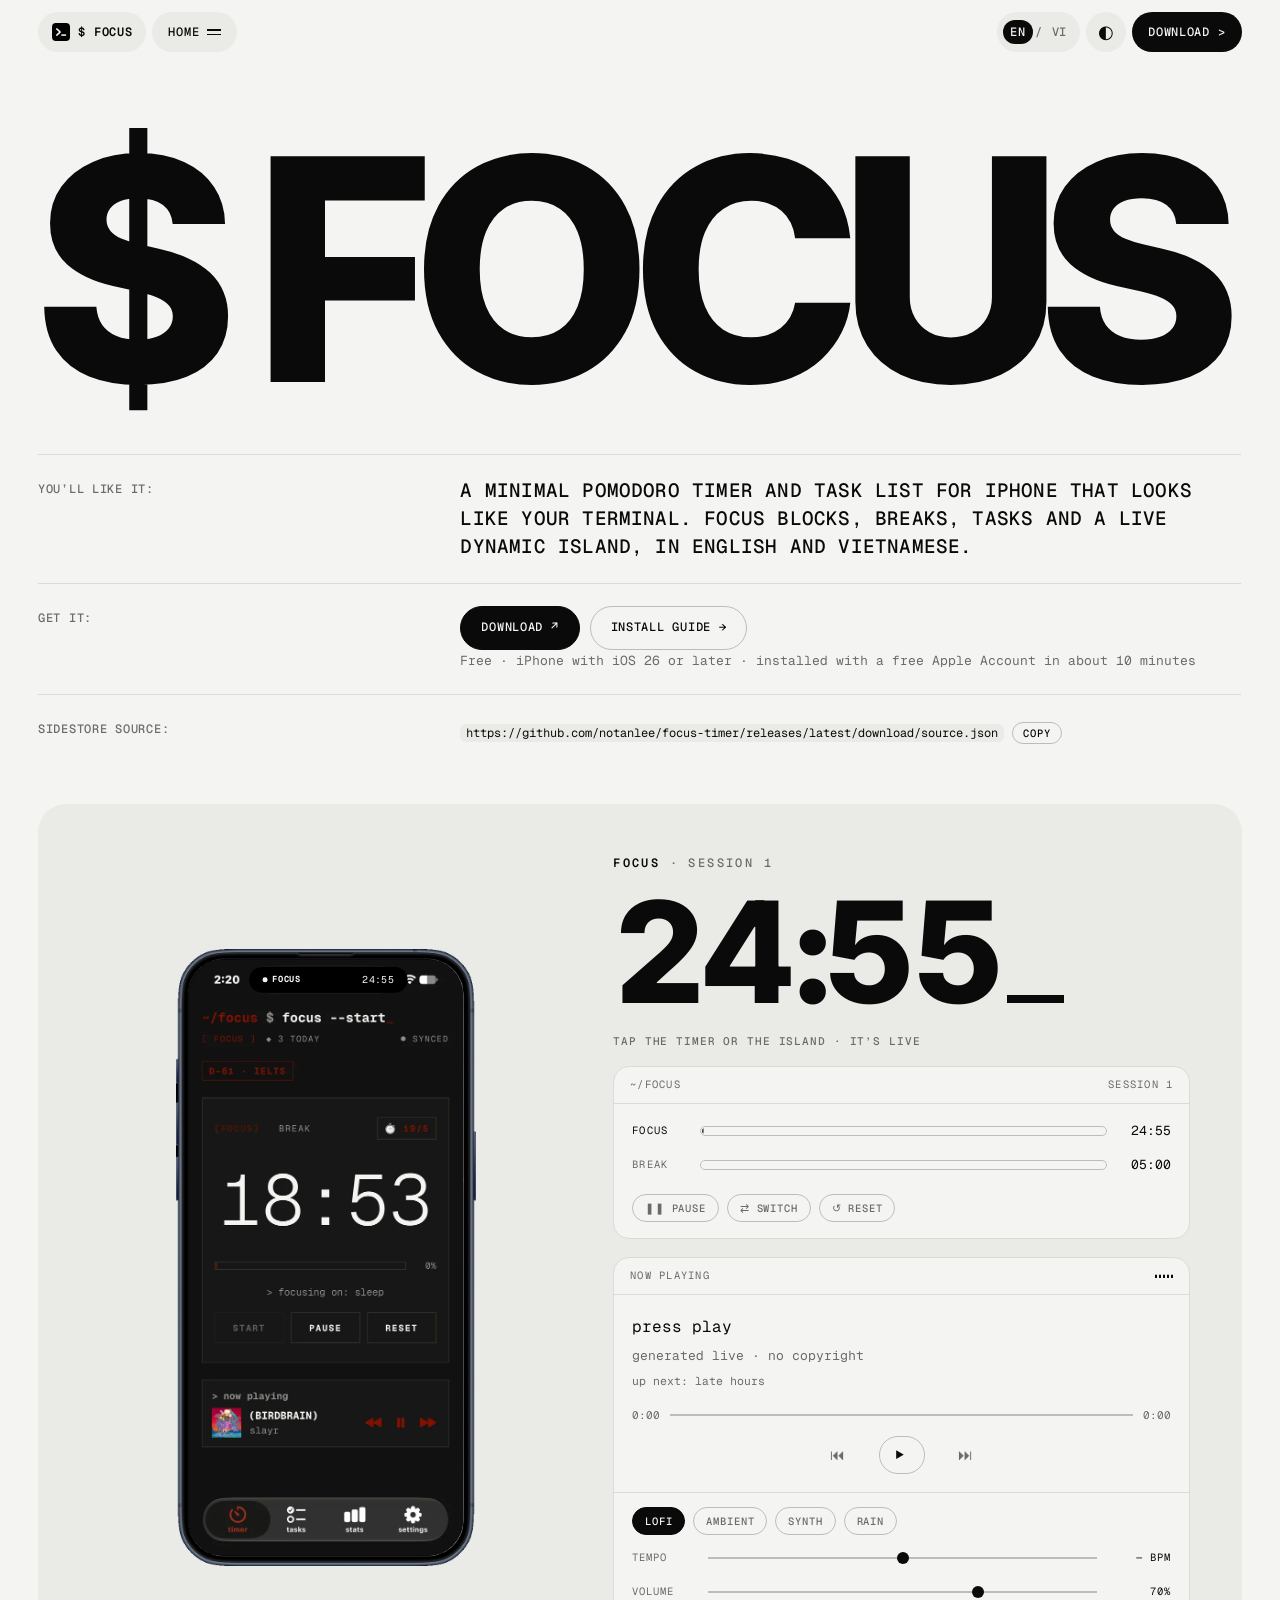
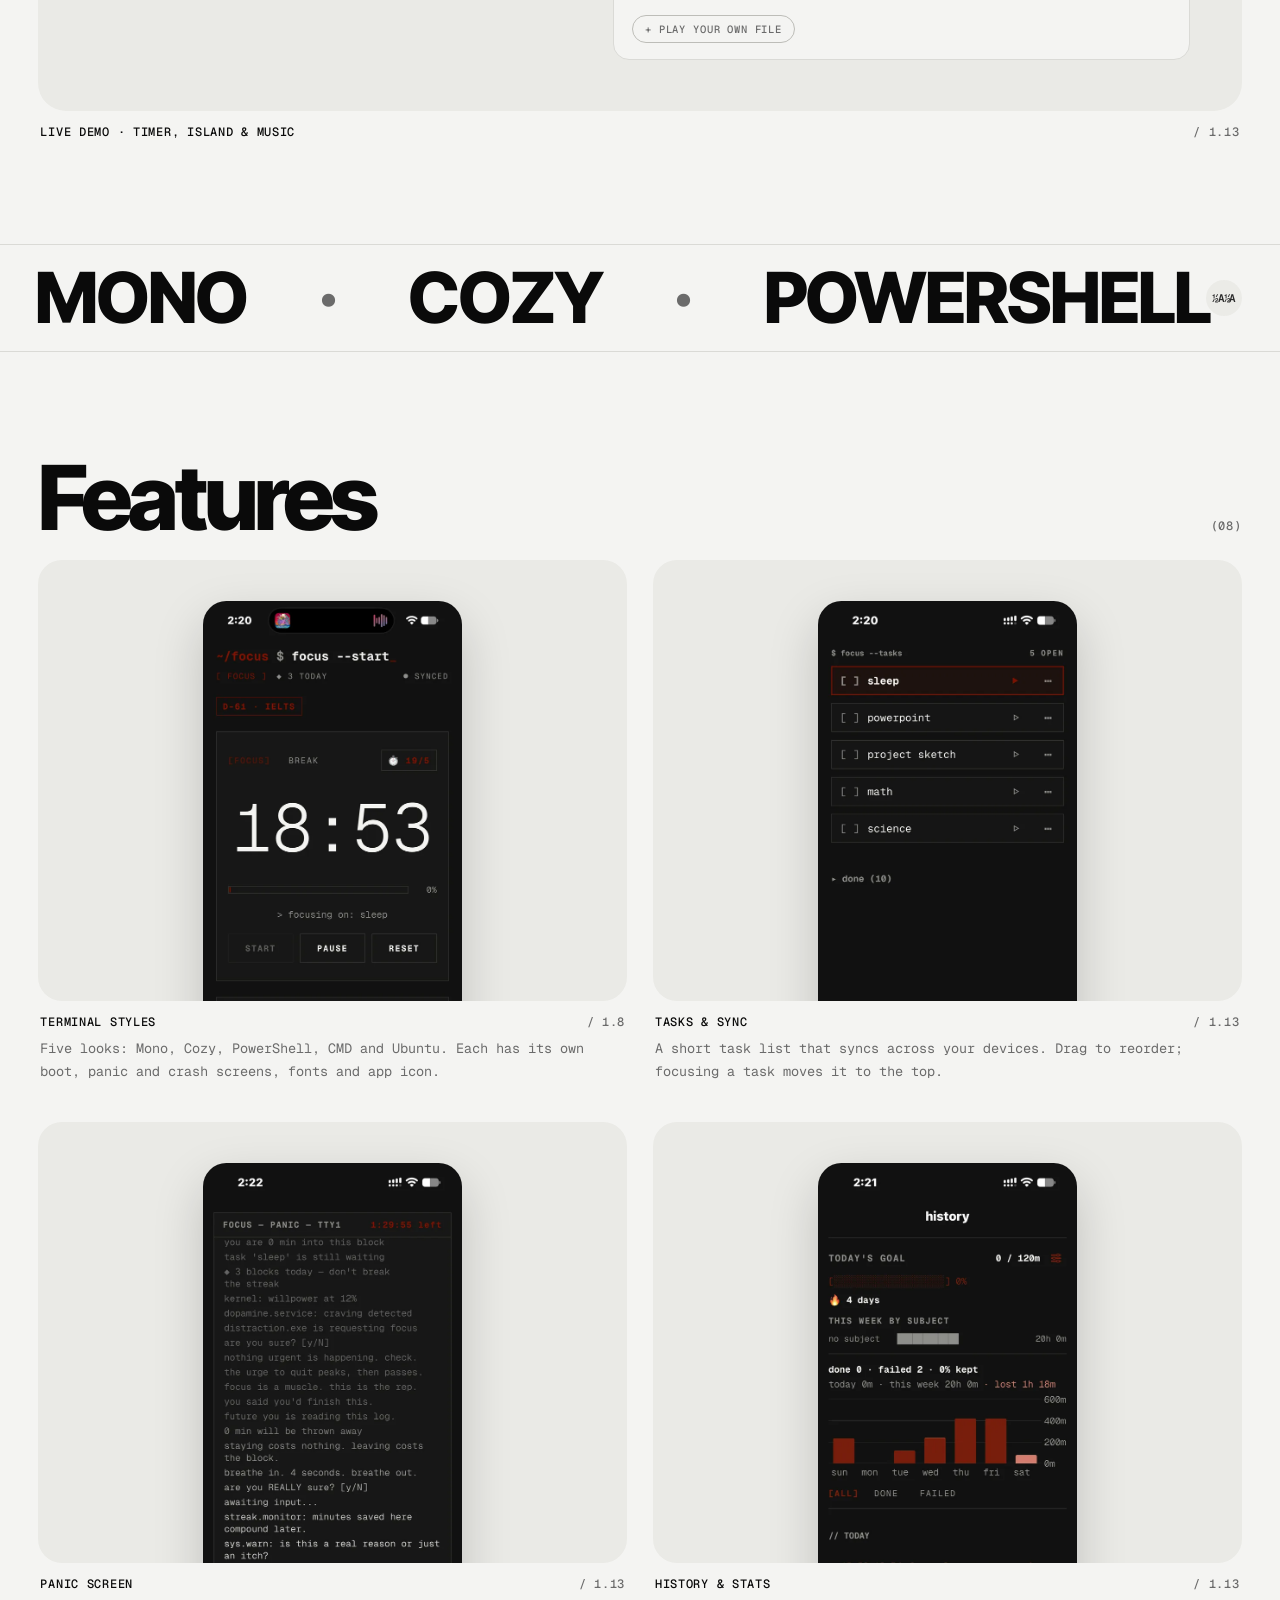
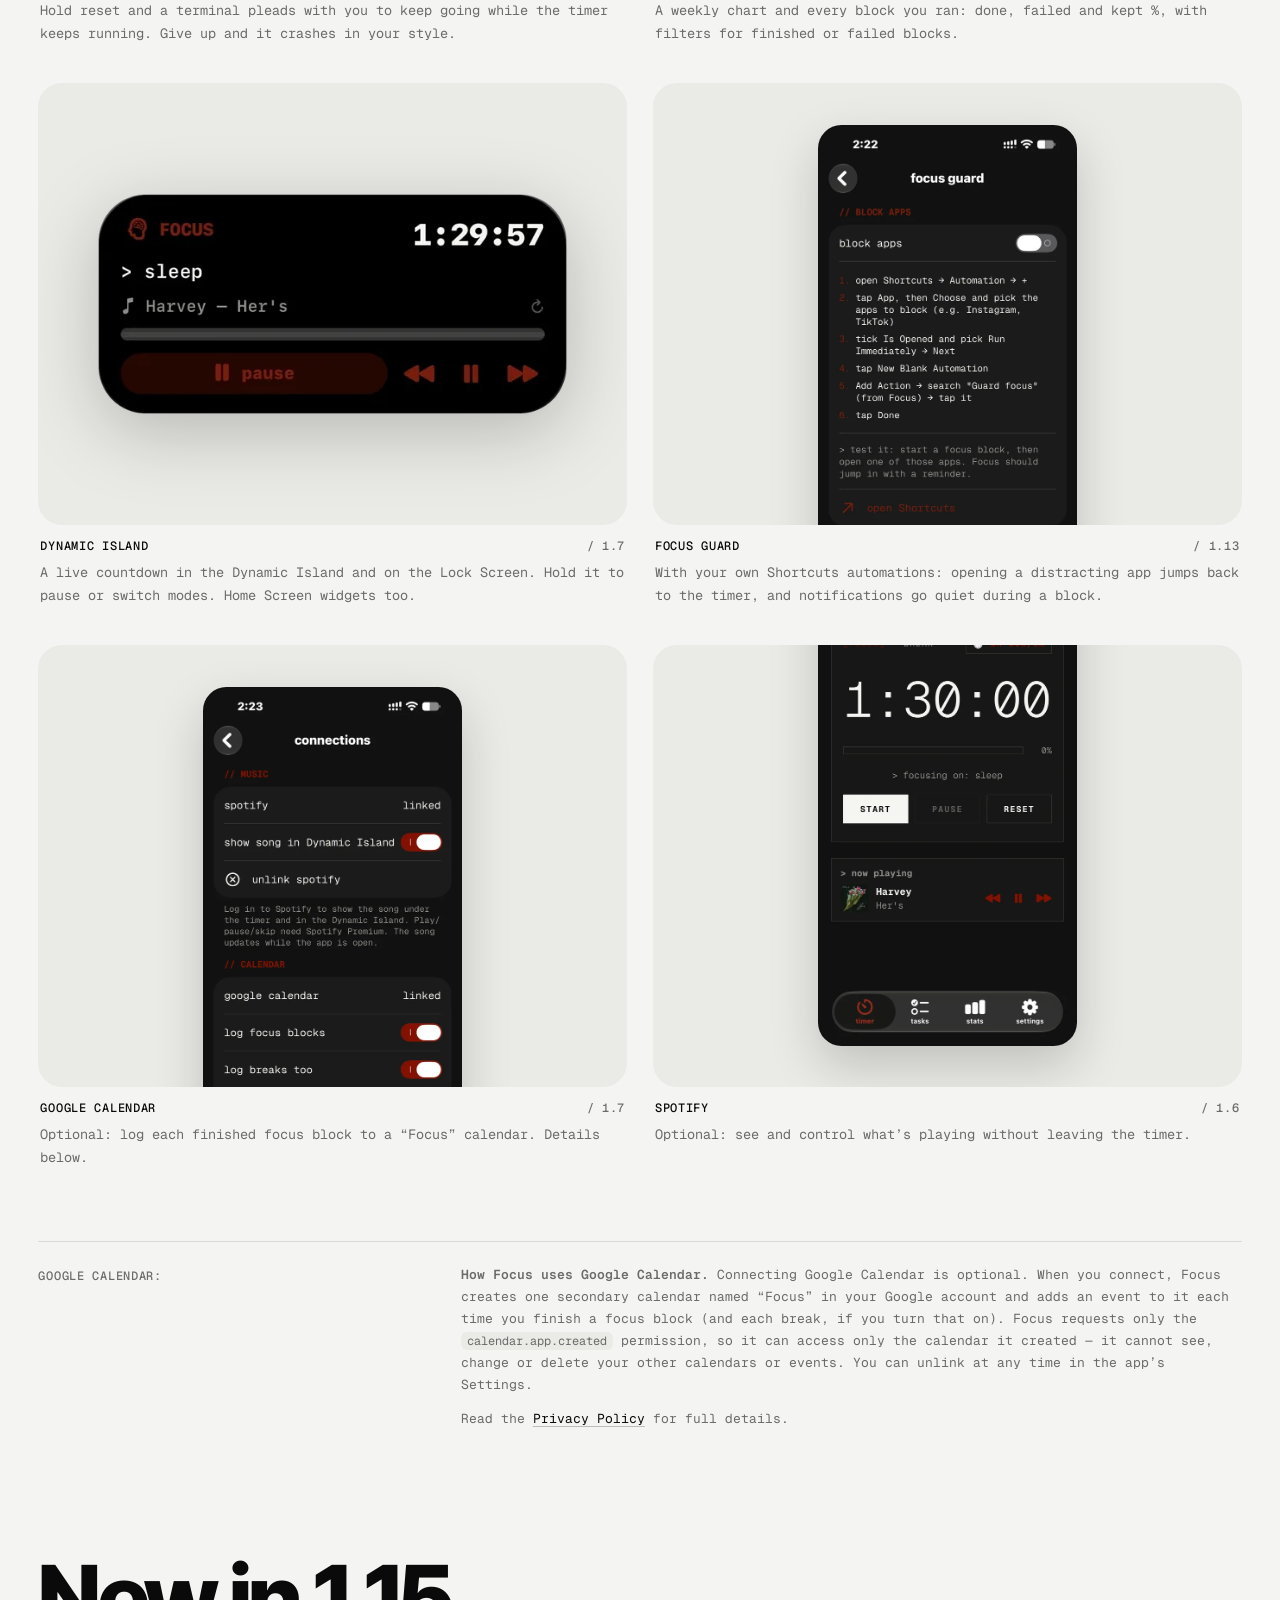
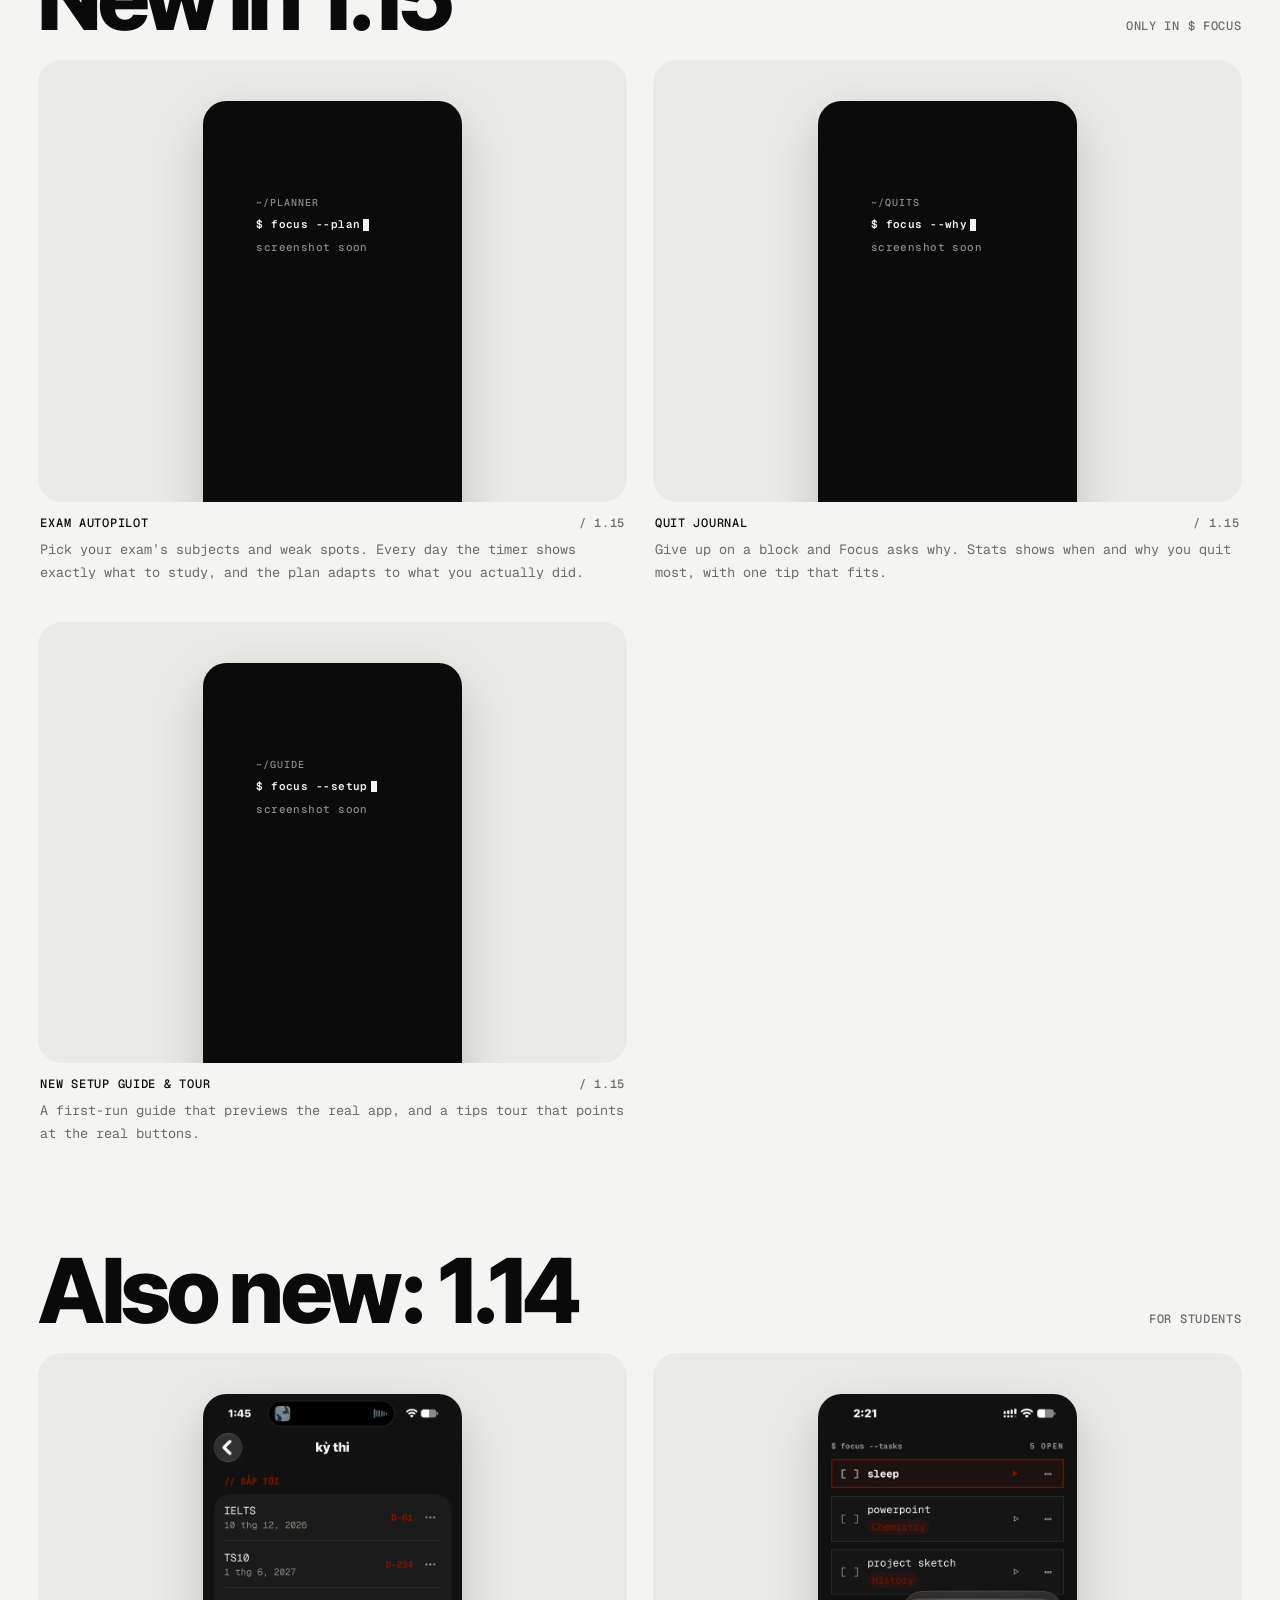
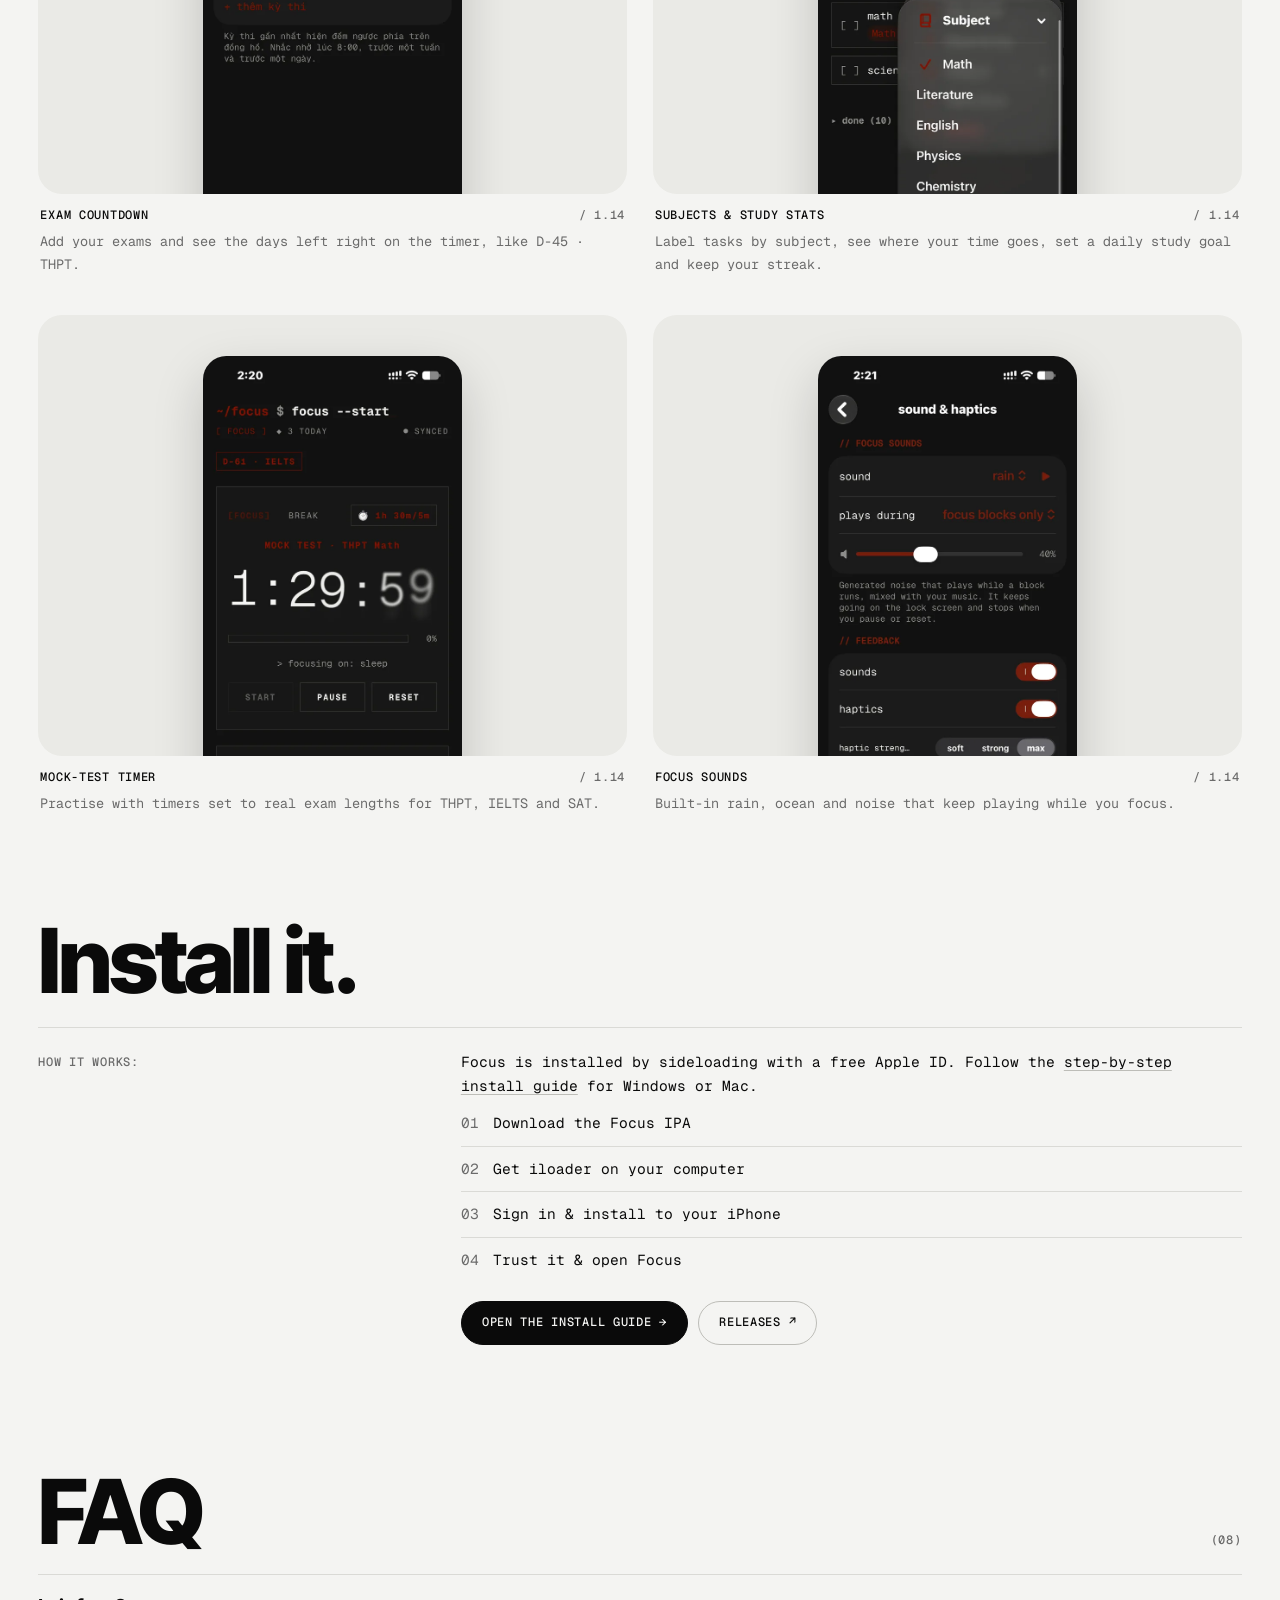
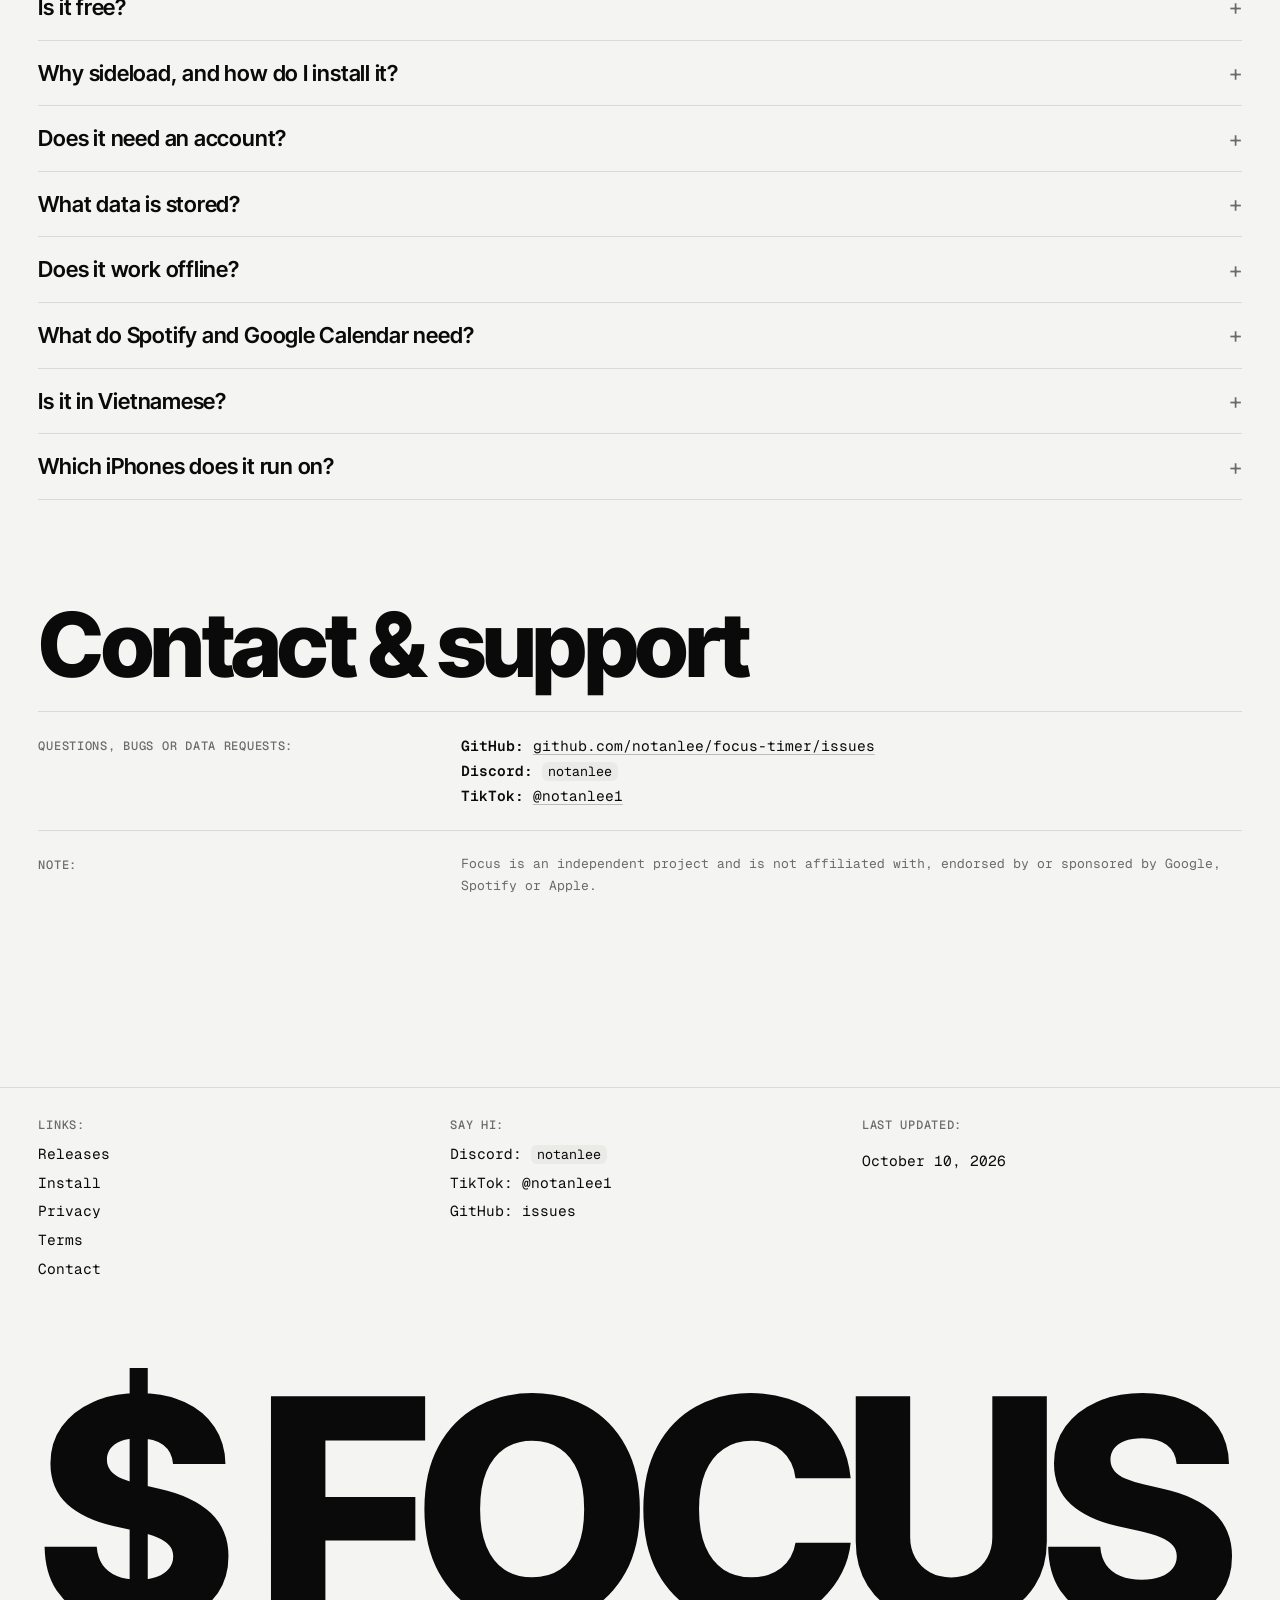
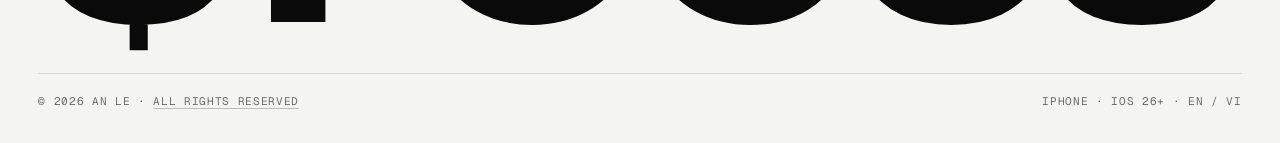
==== commit 112c79e2: "New in 1.15 section (Exam Autopilot, Quit Journal, setup guide); v20" ====
--- a/index.html
+++ b/index.html
@@ -8,7 +8,7 @@
 <meta name="description" content="A minimal, terminal-style Pomodoro timer and task list for iPhone. Free, in English and Vietnamese, with a live Dynamic Island.">
 <meta name="theme-color" media="(prefers-color-scheme: light)" content="#F4F4F2">
 <meta name="theme-color" media="(prefers-color-scheme: dark)" content="#121211">
-<link rel="icon" href="logo.png?v=19">
+<link rel="icon" href="logo.png?v=20">
 <link rel="canonical" href="https://notanlee.github.io/">
 <meta property="og:type" content="website">
 <meta property="og:site_name" content="$ Focus">
@@ -25,12 +25,12 @@
 <meta name="twitter:title" content="$ Focus — Pomodoro timer for iPhone">
 <meta name="twitter:description" content="A minimal, terminal-style Pomodoro timer and task list for iPhone. Free, in English and Vietnamese, with a live Dynamic Island.">
 <meta name="twitter:image" content="https://notanlee.github.io/og.png">
-<link rel="apple-touch-icon" href="logo.png?v=19">
+<link rel="apple-touch-icon" href="logo.png?v=20">
 <link rel="preconnect" href="https://fonts.googleapis.com">
 <link rel="preconnect" href="https://fonts.gstatic.com" crossorigin>
 <link href="https://fonts.googleapis.com/css2?family=Geist+Mono:wght@400;500;600&amp;family=Inter+Tight:wght@600;700;800&amp;display=swap" rel="stylesheet">
-<link rel="stylesheet" href="style.css?v=19">
-<script src="i18n.js?v=19"></script>
+<link rel="stylesheet" href="style.css?v=20">
+<script src="i18n.js?v=20"></script>
 <script>document.documentElement.className += ' js';
 // screenshots fade in when they arrive (document-level capture sees every <img> load, cached ones too)
 (function (show) { document.addEventListener('load', show, true); document.addEventListener('error', show, true); })(function (e) { if (e.target.tagName === 'IMG') e.target.classList.add('in'); });</script>
@@ -86,7 +86,7 @@
 <div class="progress" aria-hidden="true"></div>
 
 <header class="site"><nav class="bar" aria-label="Main" data-i18n-attr="aria-label:nav.main">
-<a class="pill logo" href="./" aria-label="$ Focus home" data-i18n-attr="aria-label:nav.homelbl"><img src="logo.png?v=19" alt="" width="18" height="18"><span class="txt">$ Focus</span></a>
+<a class="pill logo" href="./" aria-label="$ Focus home" data-i18n-attr="aria-label:nav.homelbl"><img src="logo.png?v=20" alt="" width="18" height="18"><span class="txt">$ Focus</span></a>
 <div class="menu-wrap"><button class="pill" id="menu-btn" type="button" aria-expanded="false" aria-controls="menu"><span data-i18n="nav.home">Home</span><span class="burger" aria-hidden="true"><i></i><i></i></span></button>
 <div class="menu" id="menu" hidden>
 <a href="./" aria-current="page" data-i18n="nav.home">Home</a>
@@ -215,8 +215,33 @@
 </div></div>
 </section>
 
+<section class="sec page" id="new15" aria-labelledby="n15-h">
+<div class="sec-head"><h2 class="sec-title" id="n15-h" data-i18n="n15.h">New in 1.15</h2><p class="label" data-i18n="n15.for">Only in $ Focus</p></div>
+<div class="cards">
+
+<article class="card">
+<div class="media"><!-- SCREENSHOT: planner --><div class="ph" aria-hidden="true"><span>~/planner</span><b data-i18n="n15.planner.ph">$ focus --plan</b><i data-i18n="ph.soon">screenshot soon</i></div></div>
+<div class="cap"><h3 data-i18n="n15.planner">Exam Autopilot</h3><span>/ 1.15</span></div>
+<p class="desc" data-i18n="n15.planner.d">Pick your exam&rsquo;s subjects and weak spots. Every day the timer shows exactly what to study, and the plan adapts to what you actually did.</p>
+</article>
+
+<article class="card">
+<div class="media"><!-- SCREENSHOT: quits --><div class="ph" aria-hidden="true"><span>~/quits</span><b data-i18n="n15.quits.ph">$ focus --why</b><i data-i18n="ph.soon">screenshot soon</i></div></div>
+<div class="cap"><h3 data-i18n="n15.quits">Quit Journal</h3><span>/ 1.15</span></div>
+<p class="desc" data-i18n="n15.quits.d">Give up on a block and Focus asks why. Stats shows when and why you quit most, with one tip that fits.</p>
+</article>
+
+<article class="card">
+<div class="media"><!-- SCREENSHOT: guide --><div class="ph" aria-hidden="true"><span>~/guide</span><b data-i18n="n15.guide.ph">$ focus --setup</b><i data-i18n="ph.soon">screenshot soon</i></div></div>
+<div class="cap"><h3 data-i18n="n15.guide">New setup guide &amp; tour</h3><span>/ 1.15</span></div>
+<p class="desc" data-i18n="n15.guide.d">A first-run guide that previews the real app, and a tips tour that points at the real buttons.</p>
+</article>
+
+</div>
+</section>
+
 <section class="sec page" id="new" aria-labelledby="n-h">
-<div class="sec-head"><h2 class="sec-title" id="n-h" data-i18n="n.h">New in 1.14</h2><p class="label" data-i18n="n.for">For students &middot; coming soon</p></div>
+<div class="sec-head"><h2 class="sec-title" id="n-h" data-i18n="n.h">Also new: 1.14</h2><p class="label" data-i18n="n.for">For students</p></div>
 <div class="cards">
 
 <article class="card">
@@ -394,7 +419,7 @@
   }, 1000);
 })();
 </script>
-<script src="player.js?v=19" defer></script>
-<script src="site.js?v=19" defer></script>
+<script src="player.js?v=20" defer></script>
+<script src="site.js?v=20" defer></script>
 </body>
 </html>
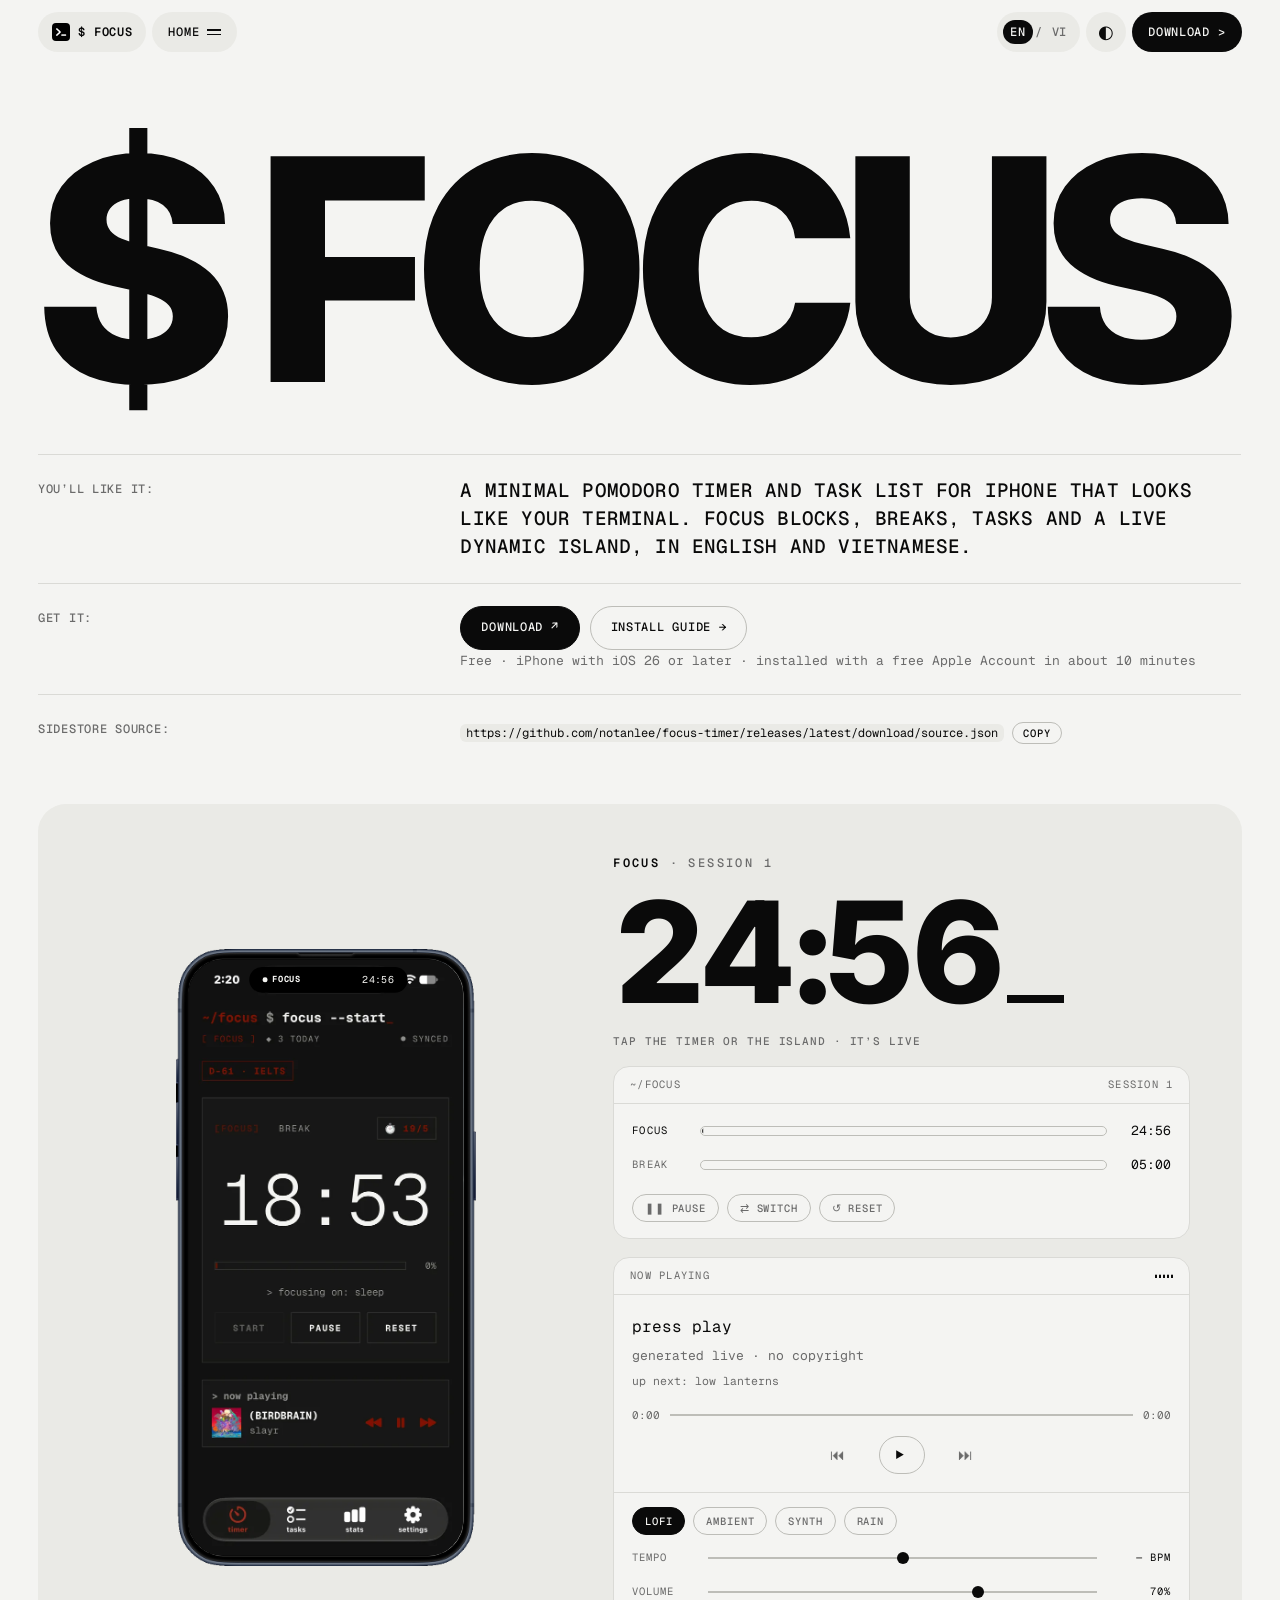
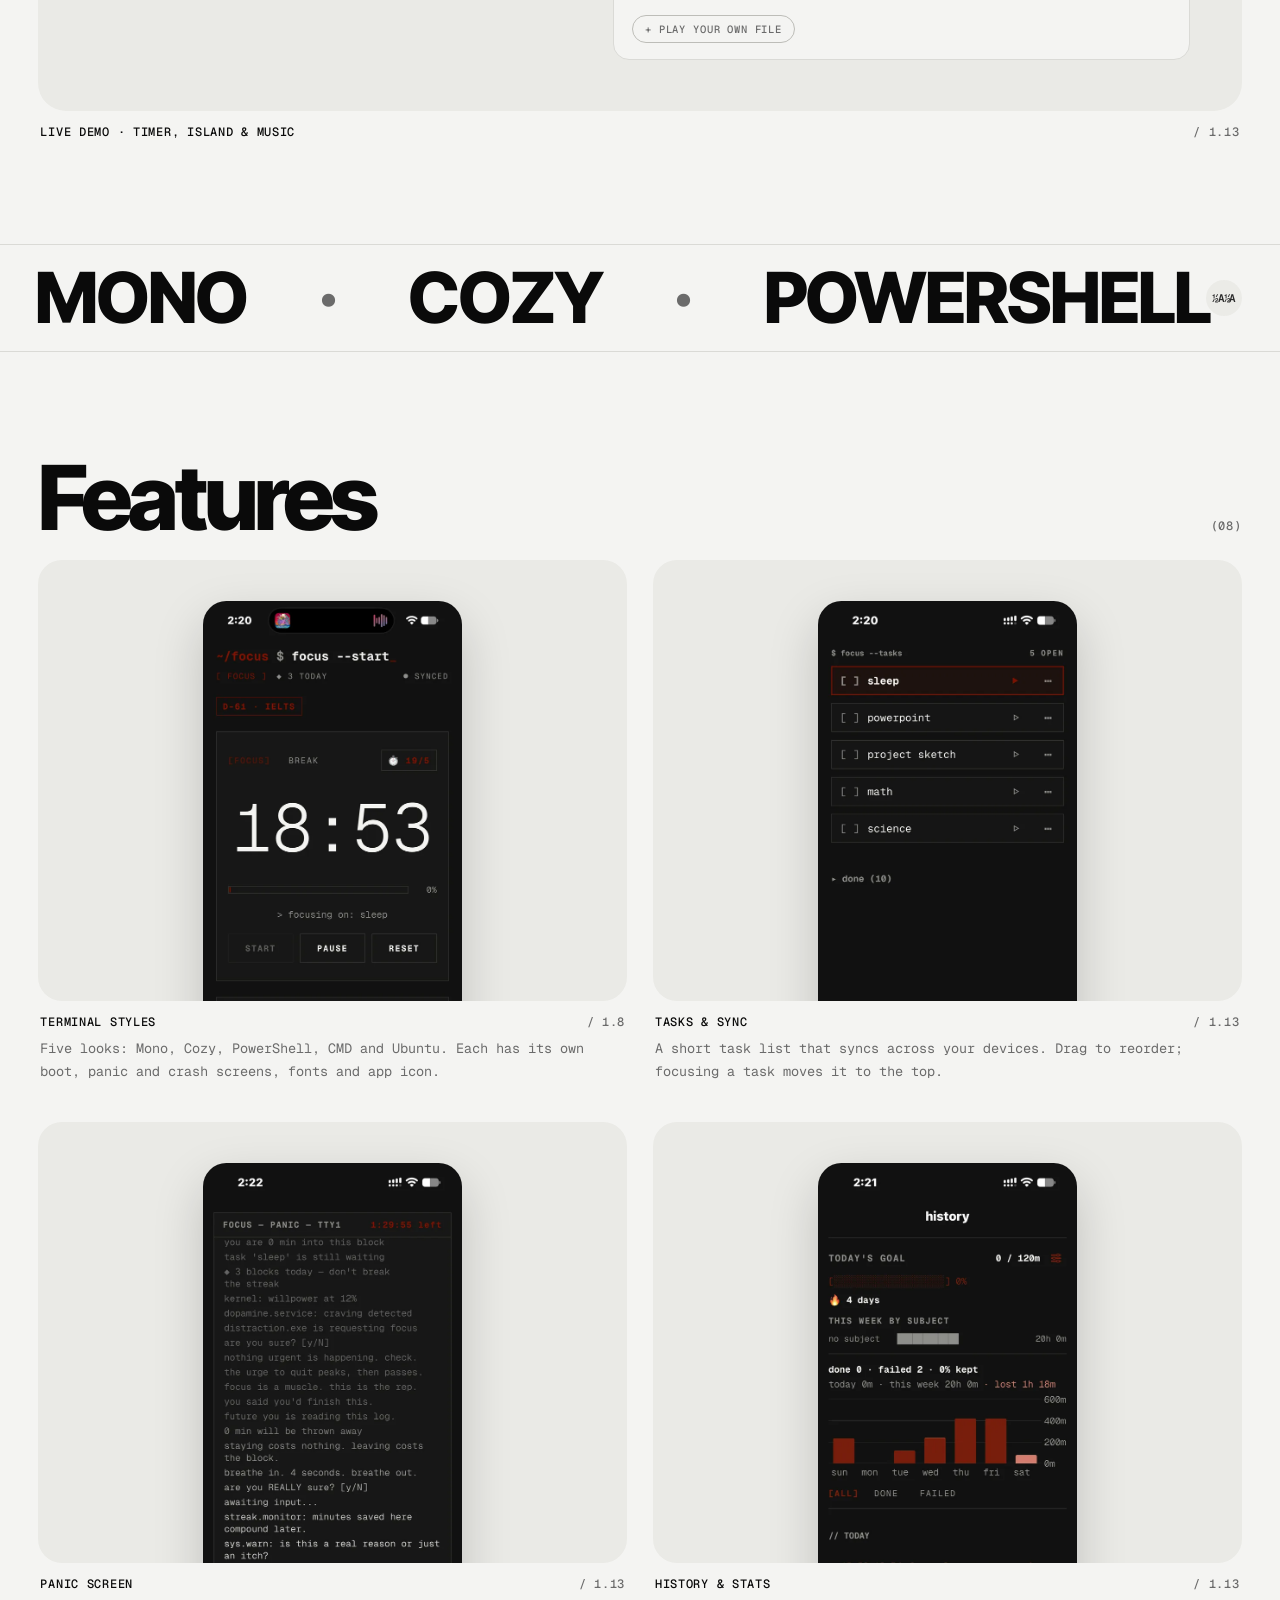
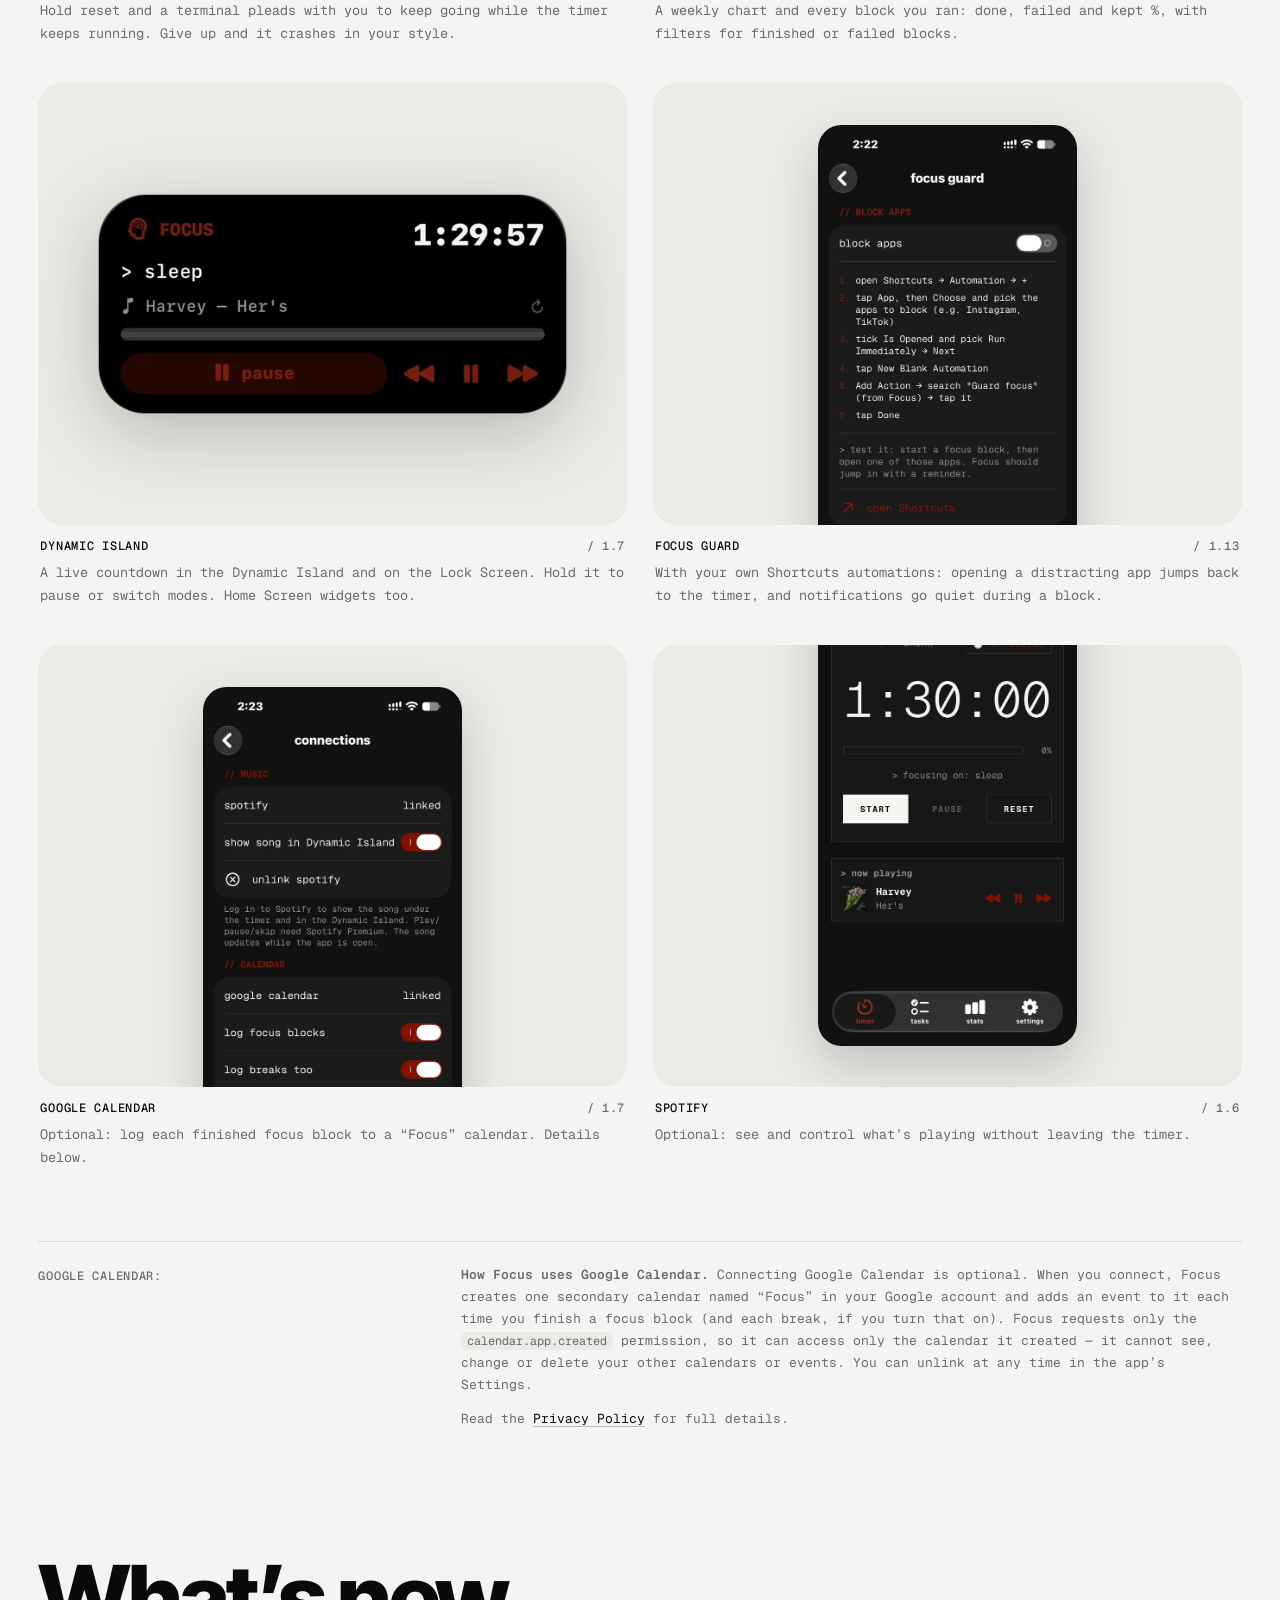
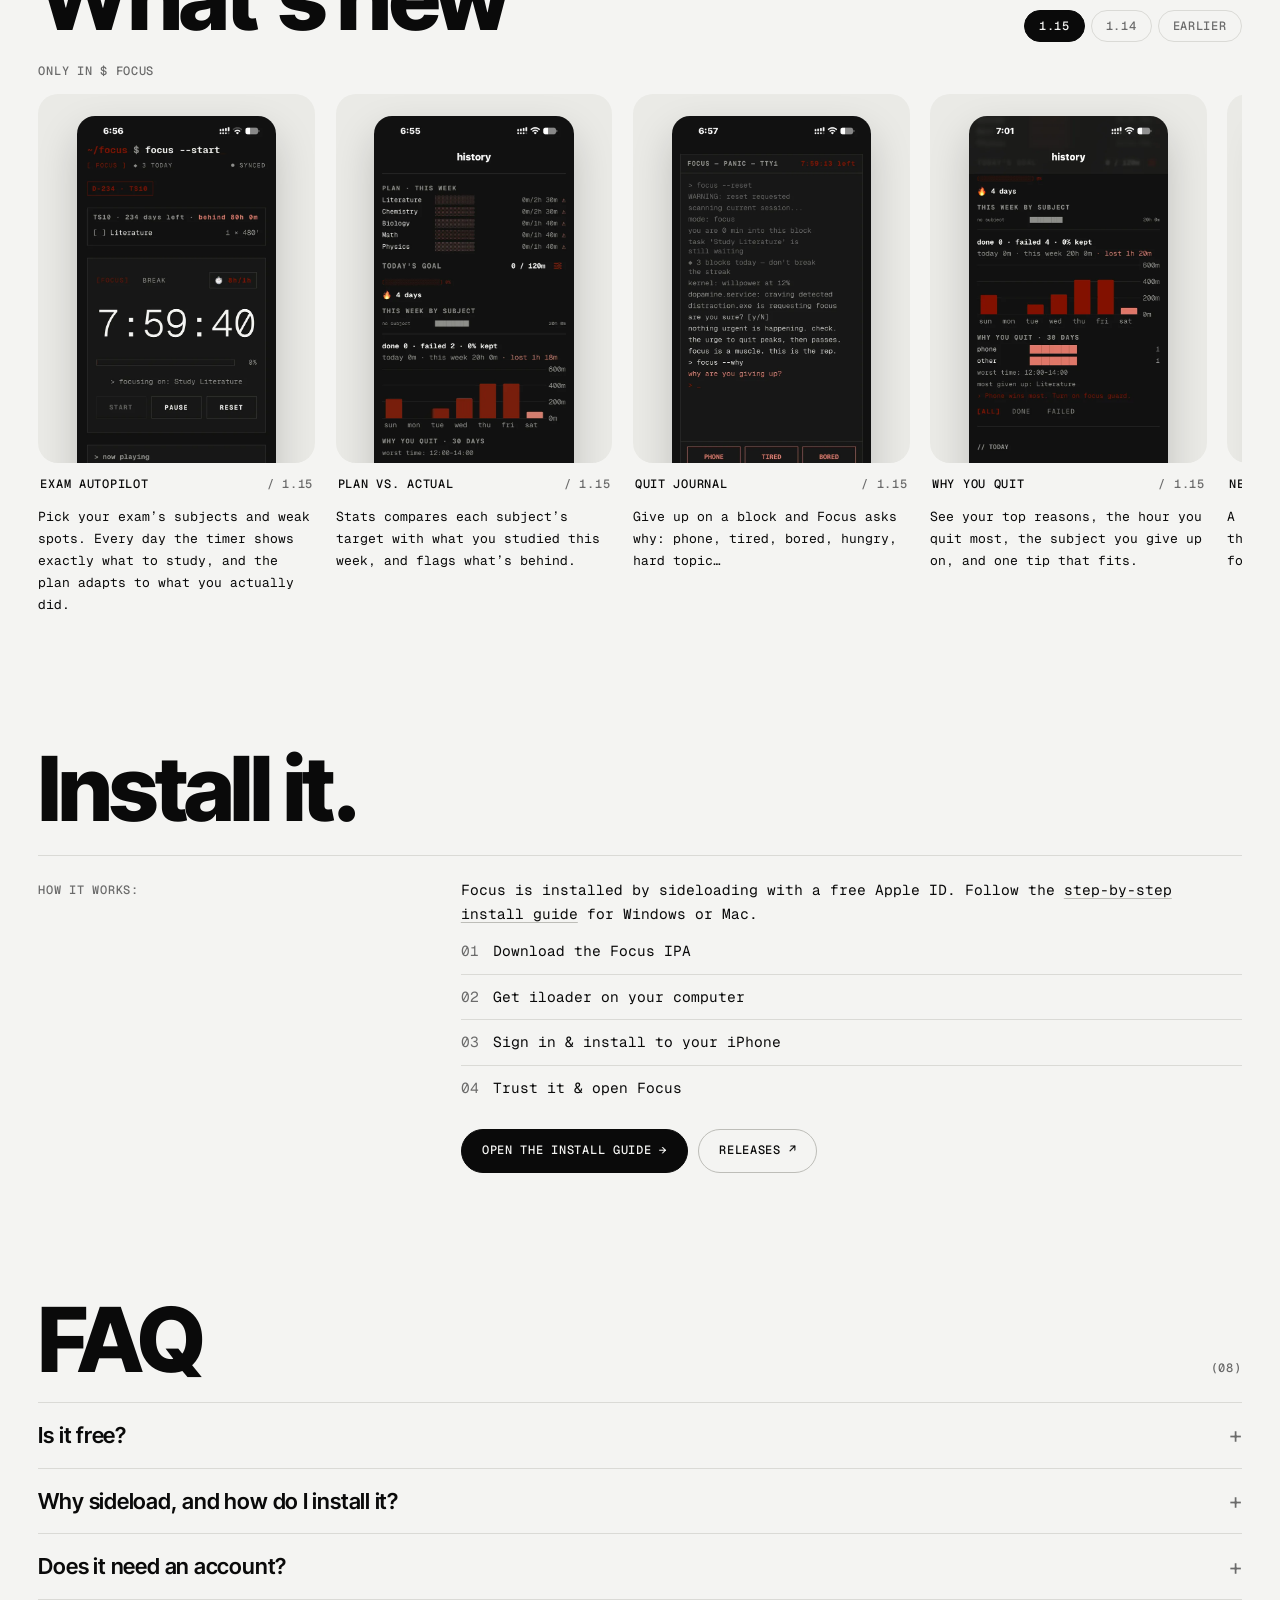
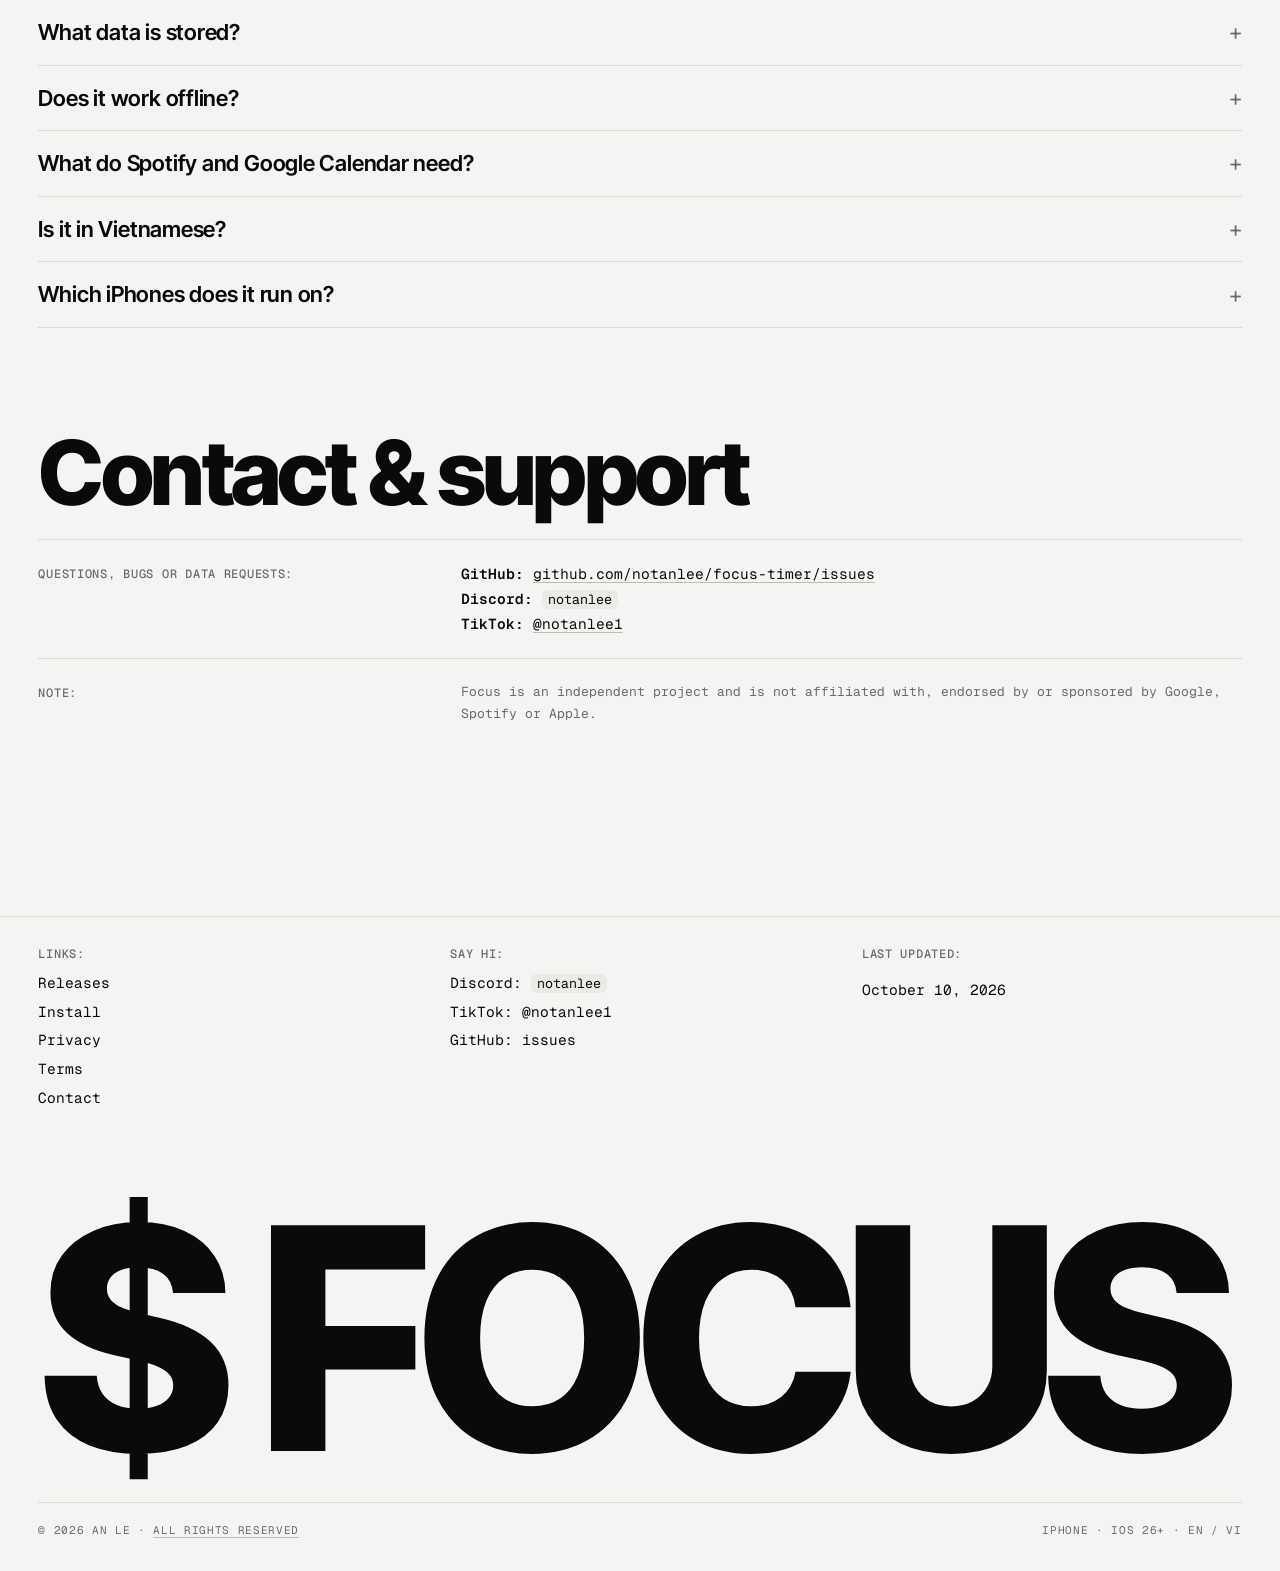
==== commit ded7837c: "What's new: one tabbed section (1.15 / 1.14 / earlier) with swipeable cards; all screenshots in both" ====
--- a/index.html
+++ b/index.html
@@ -8,7 +8,7 @@
 <meta name="description" content="A minimal, terminal-style Pomodoro timer and task list for iPhone. Free, in English and Vietnamese, with a live Dynamic Island.">
 <meta name="theme-color" media="(prefers-color-scheme: light)" content="#F4F4F2">
 <meta name="theme-color" media="(prefers-color-scheme: dark)" content="#121211">
-<link rel="icon" href="logo.png?v=20">
+<link rel="icon" href="logo.png?v=21">
 <link rel="canonical" href="https://notanlee.github.io/">
 <meta property="og:type" content="website">
 <meta property="og:site_name" content="$ Focus">
@@ -25,12 +25,12 @@
 <meta name="twitter:title" content="$ Focus — Pomodoro timer for iPhone">
 <meta name="twitter:description" content="A minimal, terminal-style Pomodoro timer and task list for iPhone. Free, in English and Vietnamese, with a live Dynamic Island.">
 <meta name="twitter:image" content="https://notanlee.github.io/og.png">
-<link rel="apple-touch-icon" href="logo.png?v=20">
+<link rel="apple-touch-icon" href="logo.png?v=21">
 <link rel="preconnect" href="https://fonts.googleapis.com">
 <link rel="preconnect" href="https://fonts.gstatic.com" crossorigin>
 <link href="https://fonts.googleapis.com/css2?family=Geist+Mono:wght@400;500;600&amp;family=Inter+Tight:wght@600;700;800&amp;display=swap" rel="stylesheet">
-<link rel="stylesheet" href="style.css?v=20">
-<script src="i18n.js?v=20"></script>
+<link rel="stylesheet" href="style.css?v=21">
+<script src="i18n.js?v=21"></script>
 <script>document.documentElement.className += ' js';
 // screenshots fade in when they arrive (document-level capture sees every <img> load, cached ones too)
 (function (show) { document.addEventListener('load', show, true); document.addEventListener('error', show, true); })(function (e) { if (e.target.tagName === 'IMG') e.target.classList.add('in'); });</script>
@@ -86,7 +86,7 @@
 <div class="progress" aria-hidden="true"></div>
 
 <header class="site"><nav class="bar" aria-label="Main" data-i18n-attr="aria-label:nav.main">
-<a class="pill logo" href="./" aria-label="$ Focus home" data-i18n-attr="aria-label:nav.homelbl"><img src="logo.png?v=20" alt="" width="18" height="18"><span class="txt">$ Focus</span></a>
+<a class="pill logo" href="./" aria-label="$ Focus home" data-i18n-attr="aria-label:nav.homelbl"><img src="logo.png?v=21" alt="" width="18" height="18"><span class="txt">$ Focus</span></a>
 <div class="menu-wrap"><button class="pill" id="menu-btn" type="button" aria-expanded="false" aria-controls="menu"><span data-i18n="nav.home">Home</span><span class="burger" aria-hidden="true"><i></i><i></i></span></button>
 <div class="menu" id="menu" hidden>
 <a href="./" aria-current="page" data-i18n="nav.home">Home</a>
@@ -215,59 +215,53 @@
 </div></div>
 </section>
 
-<section class="sec page" id="new15" aria-labelledby="n15-h">
-<div class="sec-head"><h2 class="sec-title" id="n15-h" data-i18n="n15.h">New in 1.15</h2><p class="label" data-i18n="n15.for">Only in $ Focus</p></div>
-<div class="cards">
-
-<article class="card">
-<div class="media"><!-- SCREENSHOT: planner --><div class="ph" aria-hidden="true"><span>~/planner</span><b data-i18n="n15.planner.ph">$ focus --plan</b><i data-i18n="ph.soon">screenshot soon</i></div></div>
-<div class="cap"><h3 data-i18n="n15.planner">Exam Autopilot</h3><span>/ 1.15</span></div>
-<p class="desc" data-i18n="n15.planner.d">Pick your exam&rsquo;s subjects and weak spots. Every day the timer shows exactly what to study, and the plan adapts to what you actually did.</p>
-</article>
-
-<article class="card">
-<div class="media"><!-- SCREENSHOT: quits --><div class="ph" aria-hidden="true"><span>~/quits</span><b data-i18n="n15.quits.ph">$ focus --why</b><i data-i18n="ph.soon">screenshot soon</i></div></div>
-<div class="cap"><h3 data-i18n="n15.quits">Quit Journal</h3><span>/ 1.15</span></div>
-<p class="desc" data-i18n="n15.quits.d">Give up on a block and Focus asks why. Stats shows when and why you quit most, with one tip that fits.</p>
-</article>
-
-<article class="card">
-<div class="media"><!-- SCREENSHOT: guide --><div class="ph" aria-hidden="true"><span>~/guide</span><b data-i18n="n15.guide.ph">$ focus --setup</b><i data-i18n="ph.soon">screenshot soon</i></div></div>
-<div class="cap"><h3 data-i18n="n15.guide">New setup guide &amp; tour</h3><span>/ 1.15</span></div>
-<p class="desc" data-i18n="n15.guide.d">A first-run guide that previews the real app, and a tips tour that points at the real buttons.</p>
-</article>
-
-</div>
-</section>
-
 <section class="sec page" id="new" aria-labelledby="n-h">
-<div class="sec-head"><h2 class="sec-title" id="n-h" data-i18n="n.h">Also new: 1.14</h2><p class="label" data-i18n="n.for">For students</p></div>
-<div class="cards">
-
-<article class="card">
-<div class="media"><img src="shots/en/exams.webp" data-shot="exams" alt="The timer with an exam countdown chip" data-i18n-attr="alt:alt.exams" width="600" height="1301" loading="lazy" decoding="async"></div>
-<div class="cap"><h3 data-i18n="n.exam">Exam countdown</h3><span>/ 1.14</span></div>
-<p class="desc" data-i18n="n.exam.d">Add your exams and see the days left right on the timer, like D-45 &middot; THPT.</p>
-</article>
-
-<article class="card">
-<div class="media"><img src="shots/en/subjects.webp" data-shot="subjects" alt="Picking a subject for a task" data-i18n-attr="alt:alt.subjects" width="600" height="1301" loading="lazy" decoding="async"></div>
-<div class="cap"><h3 data-i18n="n.subj">Subjects &amp; study stats</h3><span>/ 1.14</span></div>
-<p class="desc" data-i18n="n.subj.d">Label tasks by subject, see where your time goes, set a daily study goal and keep your streak.</p>
-</article>
-
-<article class="card">
-<div class="media"><img src="shots/en/mocktest.webp" data-shot="mocktest" alt="The timer in a 90-minute mock test" data-i18n-attr="alt:alt.mocktest" width="600" height="1301" loading="lazy" decoding="async"></div>
-<div class="cap"><h3 data-i18n="n.mock">Mock-test timer</h3><span>/ 1.14</span></div>
-<p class="desc" data-i18n="n.mock.d">Practise with timers set to real exam lengths for THPT, IELTS and SAT.</p>
-</article>
-
-<article class="card">
-<div class="media"><img src="shots/en/sounds.webp" data-shot="sounds" alt="Focus sounds settings with rain selected" data-i18n-attr="alt:alt.sounds" width="600" height="1301" loading="lazy" decoding="async"></div>
-<div class="cap"><h3 data-i18n="n.snd">Focus sounds</h3><span>/ 1.14</span></div>
-<p class="desc" data-i18n="n.snd.d">Built-in rain, ocean and noise that keep playing while you focus.</p>
-</article>
-
+<div class="sec-head"><h2 class="sec-title" id="n-h" data-i18n="wn.h">What&rsquo;s new</h2>
+<div class="wn-tabs" role="tablist" aria-label="Versions" data-i18n-attr="aria-label:wn.versions">
+<button role="tab" id="wn-t15" aria-controls="wn-p15" aria-selected="true">1.15</button>
+<button role="tab" id="wn-t14" aria-controls="wn-p14" aria-selected="false" tabindex="-1">1.14</button>
+<button role="tab" id="wn-told" aria-controls="wn-pold" aria-selected="false" tabindex="-1" data-i18n="wn.earlier">earlier</button>
+</div></div>
+<div class="wn-panel" role="tabpanel" id="wn-p15" aria-labelledby="wn-t15">
+<p class="label wn-sub" data-i18n="n15.for">Only in $ Focus</p>
+<ul class="wn-row" tabindex="0">
+<li class="wn-card"><div class="wn-media"><img src="shots/en/planner.webp" data-shot="planner" alt="Today&rsquo;s study plan on the timer tab" data-i18n-attr="alt:alt.planner" width="600" height="1301" loading="lazy" decoding="async"></div>
+<div class="cap"><h3 data-i18n="n15.planner">Exam Autopilot</h3><span>/ 1.15</span></div><p class="desc" data-i18n="n15.planner.d">Pick your exam&rsquo;s subjects and weak spots. Every day the timer shows exactly what to study, and the plan adapts to what you actually did.</p></li>
+<li class="wn-card"><div class="wn-media"><img src="shots/en/planner-stats.webp" data-shot="planner-stats" alt="Weekly plan per subject in stats" data-i18n-attr="alt:alt.plannerstats" width="600" height="1301" loading="lazy" decoding="async"></div>
+<div class="cap"><h3 data-i18n="n15.plan2">Plan vs. actual</h3><span>/ 1.15</span></div><p class="desc" data-i18n="n15.plan2.d">Stats compares each subject&rsquo;s target with what you studied this week, and flags what&rsquo;s behind.</p></li>
+<li class="wn-card"><div class="wn-media"><img src="shots/en/quits.webp" data-shot="quits" alt="The panic screen asking why you are giving up" data-i18n-attr="alt:alt.quits" width="600" height="1301" loading="lazy" decoding="async"></div>
+<div class="cap"><h3 data-i18n="n15.quits">Quit Journal</h3><span>/ 1.15</span></div><p class="desc" data-i18n="n15.quits.d">Give up on a block and Focus asks why: phone, tired, bored, hungry, hard topic&hellip;</p></li>
+<li class="wn-card"><div class="wn-media"><img src="shots/en/quits-stats.webp" data-shot="quits-stats" alt="Quit reasons and a tip in stats" data-i18n-attr="alt:alt.quitsstats" width="600" height="1301" loading="lazy" decoding="async"></div>
+<div class="cap"><h3 data-i18n="n15.quit2">Why you quit</h3><span>/ 1.15</span></div><p class="desc" data-i18n="n15.quit2.d">See your top reasons, the hour you quit most, the subject you give up on, and one tip that fits.</p></li>
+<li class="wn-card"><div class="wn-media"><img src="shots/en/guide.webp" data-shot="guide" alt="The new first-run setup guide" data-i18n-attr="alt:alt.guide" width="600" height="1301" loading="lazy" decoding="async"></div>
+<div class="cap"><h3 data-i18n="n15.guide">New setup guide</h3><span>/ 1.15</span></div><p class="desc" data-i18n="n15.guide.d">A first-run guide that previews the real app, with a study page for your exam and daily goal.</p></li>
+<li class="wn-card"><div class="wn-media"><img src="shots/en/tour.webp" data-shot="tour" alt="The tips tour pointing at the timer" data-i18n-attr="alt:alt.tour" width="600" height="1301" loading="lazy" decoding="async"></div>
+<div class="cap"><h3 data-i18n="n15.tour">Tips that point right</h3><span>/ 1.15</span></div><p class="desc" data-i18n="n15.tour.d">The tips tour measures the real buttons and switches tabs to show you around.</p></li>
+</ul></div>
+<div class="wn-panel" role="tabpanel" id="wn-p14" aria-labelledby="wn-t14" hidden>
+<p class="label wn-sub" data-i18n="n.for">For students</p>
+<ul class="wn-row" tabindex="0">
+<li class="wn-card"><div class="wn-media"><img src="shots/en/exams.webp" data-shot="exams" alt="The timer with an exam countdown chip" data-i18n-attr="alt:alt.exams" width="600" height="1301" loading="lazy" decoding="async"></div>
+<div class="cap"><h3 data-i18n="n.exam">Exam countdown</h3><span>/ 1.14</span></div><p class="desc" data-i18n="n.exam.d">Add your exams and see the days left right on the timer, like D-45 &middot; THPT.</p></li>
+<li class="wn-card"><div class="wn-media"><img src="shots/en/mocktest.webp" data-shot="mocktest" alt="The timer in a 90-minute mock test" data-i18n-attr="alt:alt.mocktest" width="600" height="1301" loading="lazy" decoding="async"></div>
+<div class="cap"><h3 data-i18n="n.mock">Mock-test timer</h3><span>/ 1.14</span></div><p class="desc" data-i18n="n.mock.d">Practise with timers set to real exam lengths for THPT, IELTS and SAT.</p></li>
+<li class="wn-card"><div class="wn-media"><img src="shots/en/subjects.webp" data-shot="subjects" alt="Picking a subject for a task" data-i18n-attr="alt:alt.subjects" width="600" height="1301" loading="lazy" decoding="async"></div>
+<div class="cap"><h3 data-i18n="n.subj">Subjects &amp; study stats</h3><span>/ 1.14</span></div><p class="desc" data-i18n="n.subj.d">Label tasks by subject, see where your time goes, set a daily study goal and keep your streak.</p></li>
+<li class="wn-card"><div class="wn-media"><img src="shots/en/history.webp" data-shot="history" alt="The stats tab with goal, streak and subjects" data-i18n-attr="alt:alt.history" width="600" height="1301" loading="lazy" decoding="async"></div>
+<div class="cap"><h3 data-i18n="n14.stats">Goal &amp; streak</h3><span>/ 1.14</span></div><p class="desc" data-i18n="n14.stats.d">A daily goal meter, a streak and minutes per subject on the new Stats tab.</p></li>
+<li class="wn-card"><div class="wn-media"><img src="shots/en/sounds.webp" data-shot="sounds" alt="Focus sounds settings with rain selected" data-i18n-attr="alt:alt.sounds" width="600" height="1301" loading="lazy" decoding="async"></div>
+<div class="cap"><h3 data-i18n="n.snd">Focus sounds</h3><span>/ 1.14</span></div><p class="desc" data-i18n="n.snd.d">Built-in rain, ocean and noise that keep playing while you focus.</p></li>
+</ul></div>
+<div class="wn-panel" role="tabpanel" id="wn-pold" aria-labelledby="wn-told" hidden>
+<ul class="wn-list">
+<li><a href="https://github.com/notanlee/focus-timer/releases/tag/v1.13.7-36"><b>1.13.7</b><span data-i18n="e.1137">Add tasks from a bar at the bottom; music buttons on the Dynamic Island.</span><i aria-hidden="true">&#8599;</i></a></li>
+<li><a href="https://github.com/notanlee/focus-timer/releases/tag/v1.13.6-35"><b>1.13.6</b><span data-i18n="e.1136">History comes back after reinstalling.</span><i aria-hidden="true">&#8599;</i></a></li>
+<li><a href="https://github.com/notanlee/focus-timer/releases/tag/v1.13.4-33"><b>1.13.4</b><span data-i18n="e.1134">Hour/minute wheels and up to 8 hours per block.</span><i aria-hidden="true">&#8599;</i></a></li>
+<li><a href="https://github.com/notanlee/focus-timer/releases/tag/v1.13.3-32"><b>1.13.3</b><span data-i18n="e.1133">Every style gets its own boot and panic screen; failed blocks in history.</span><i aria-hidden="true">&#8599;</i></a></li>
+<li><a href="https://github.com/notanlee/focus-timer/releases/tag/v1.13.0-29"><b>1.13.0</b><span data-i18n="e.1130">Hold to pause, the panic screen, focus guard and the first tips tour.</span><i aria-hidden="true">&#8599;</i></a></li>
+<li><a href="https://github.com/notanlee/focus-timer/releases/tag/v1.12.0-27"><b>1.12.0</b><span data-i18n="e.1120">Vietnamese across the whole app, and your own timer presets.</span><i aria-hidden="true">&#8599;</i></a></li>
+</ul>
+<p class="label"><a href="https://github.com/notanlee/focus-timer/releases" data-i18n="wn.all">All release notes &#8599;</a></p>
 </div>
 </section>
 
@@ -419,7 +413,7 @@
   }, 1000);
 })();
 </script>
-<script src="player.js?v=20" defer></script>
-<script src="site.js?v=20" defer></script>
+<script src="player.js?v=21" defer></script>
+<script src="site.js?v=21" defer></script>
 </body>
 </html>
--- a/style.css
+++ b/style.css
@@ -536,3 +536,30 @@
   html.js .guide[hidden], html.js .guide.stepper .step { display: block !important; }
   main a[href^="http"]::after { content: " (" attr(href) ")"; font-size: 0.85em; color: #444; overflow-wrap: anywhere; }
 }
+
+/* What's new: version tabs + one swipeable row per version, so every release fits in one screen height */
+.wn-tabs { display: flex; gap: 6px; }
+.wn-tabs button { font: 500 12px/1 var(--mono); letter-spacing: 0.06em; text-transform: uppercase; color: var(--dim); background: transparent; border: 1px solid var(--line); border-radius: 999px; padding: 9px 14px; cursor: pointer; transition: color var(--duration-quick) var(--ease-smooth-out), background-color var(--duration-quick) var(--ease-smooth-out), border-color var(--duration-quick) var(--ease-smooth-out); white-space: nowrap; }
+.wn-tabs button[aria-selected="true"] { color: var(--bg); background: var(--ink); border-color: var(--ink); }
+@media (hover: hover) { .wn-tabs button:not([aria-selected="true"]):hover { color: var(--ink); border-color: var(--ink); } }
+.wn-sub { margin: 0 0 14px; }
+.wn-panel:not([hidden]) { animation: wn-in var(--duration-fast) var(--ease-smooth-out); }
+@keyframes wn-in { from { opacity: 0; transform: translateY(6px); } }
+.wn-row { list-style: none; margin: 0; padding: 0 0 14px; display: grid; grid-auto-flow: column; grid-auto-columns: clamp(220px, 23%, 300px); gap: clamp(14px, 1.6vw, 22px); overflow-x: auto; scroll-snap-type: x mandatory; overscroll-behavior-x: contain; scrollbar-width: thin; }
+.wn-row:focus-visible { outline: 2px solid var(--ink); outline-offset: 4px; border-radius: 12px; }
+.wn-card { scroll-snap-align: start; min-width: 0; }
+.wn-media { aspect-ratio: 3 / 4; border-radius: 20px; background: var(--surface); overflow: hidden; display: flex; justify-content: center; padding-top: 8%; }
+.wn-media img { width: 72%; height: auto; align-self: flex-start; border-radius: 18px; box-shadow: 0 18px 40px rgba(0, 0, 0, 0.18); }
+.wn-card .desc { font-size: 13px; }
+.wn-list { list-style: none; margin: 0 0 16px; padding: 0; border-top: 1px solid var(--line); }
+.wn-list a { display: grid; grid-template-columns: 72px 1fr auto; gap: 16px; align-items: baseline; padding: 14px 2px; border-bottom: 1px solid var(--line); color: var(--ink); text-decoration: none; }
+.wn-list b { font: 600 13px/1.4 var(--mono); }
+.wn-list span { color: var(--dim); font-size: 14px; }
+.wn-list i { font-style: normal; color: var(--dim); }
+@media (hover: hover) { .wn-list a:hover span { color: var(--ink); } }
+@media (max-width: 720px) {
+  .sec-head:has(.wn-tabs) { flex-wrap: wrap; }
+  .wn-row { grid-auto-columns: 68%; }
+  .wn-list a { grid-template-columns: 58px 1fr auto; gap: 10px; }
+}
+@media (prefers-reduced-motion: reduce) { .wn-panel:not([hidden]) { animation: none; } }
